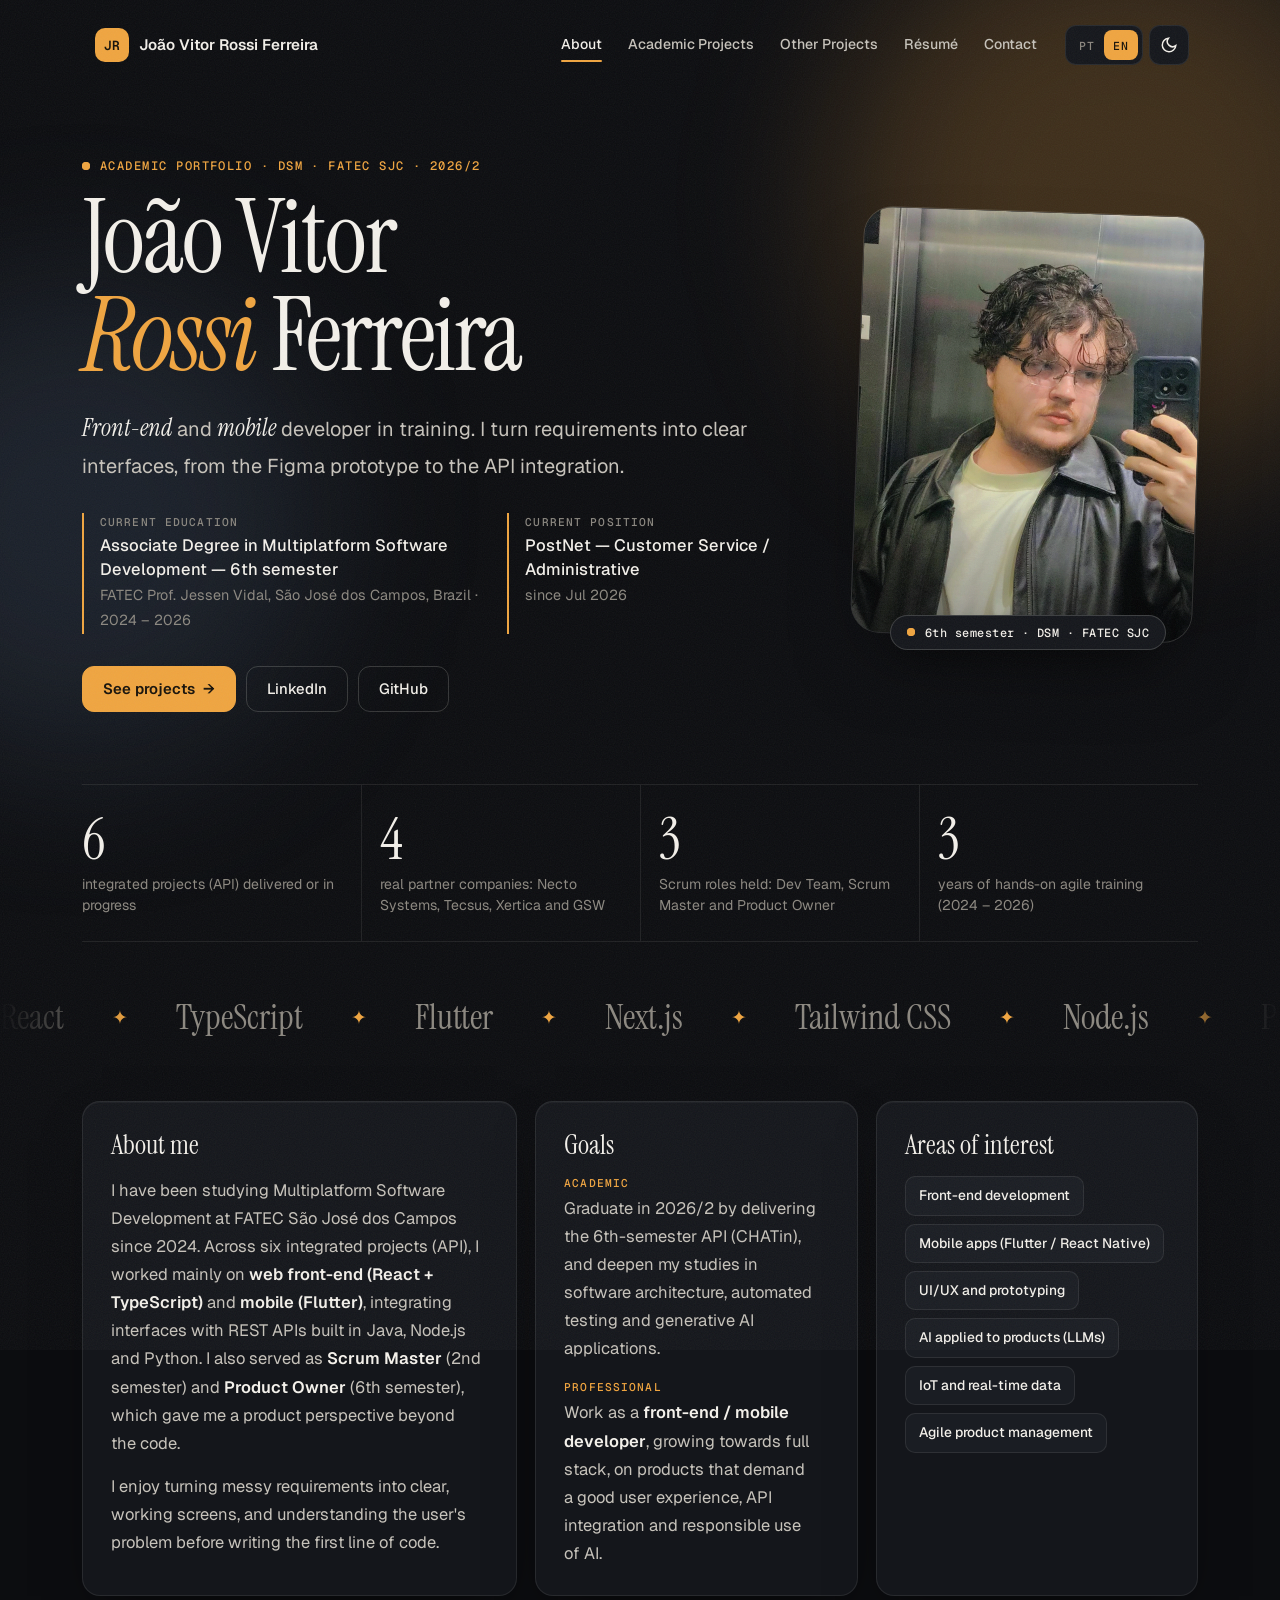
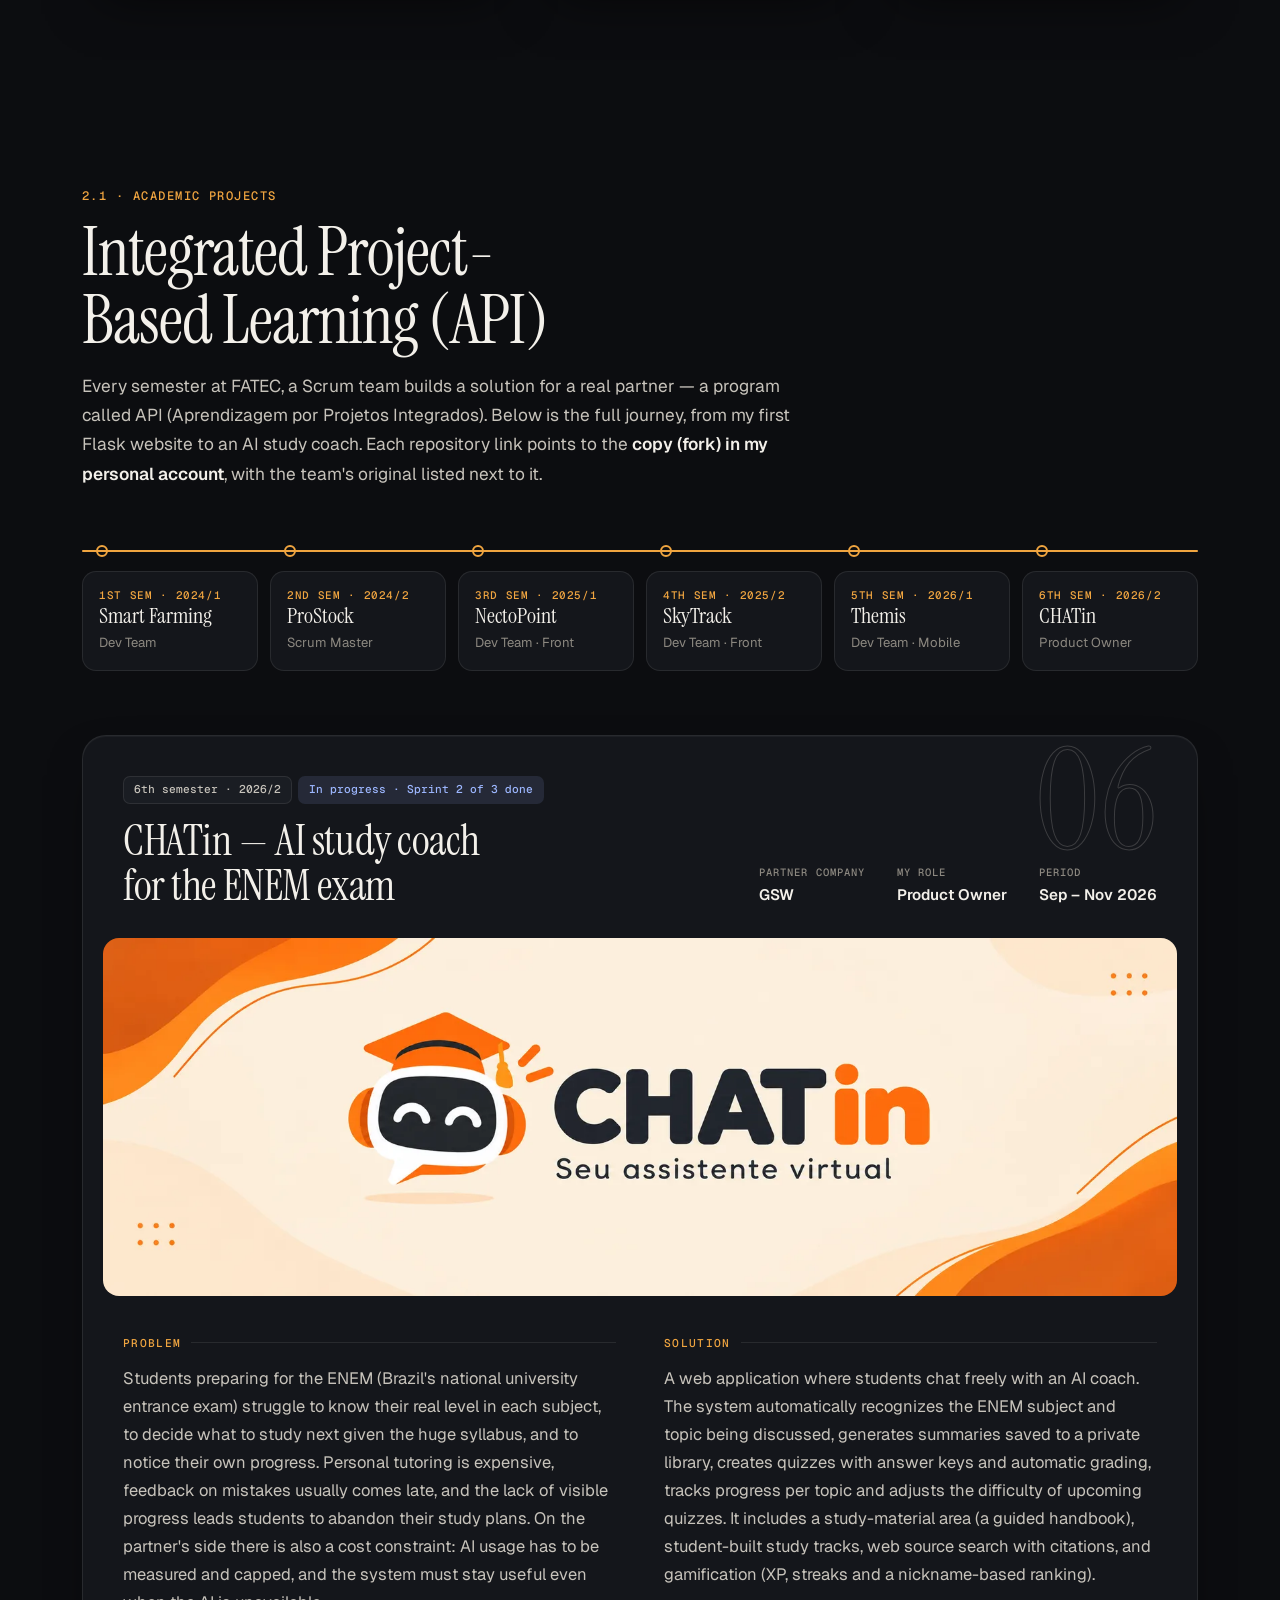
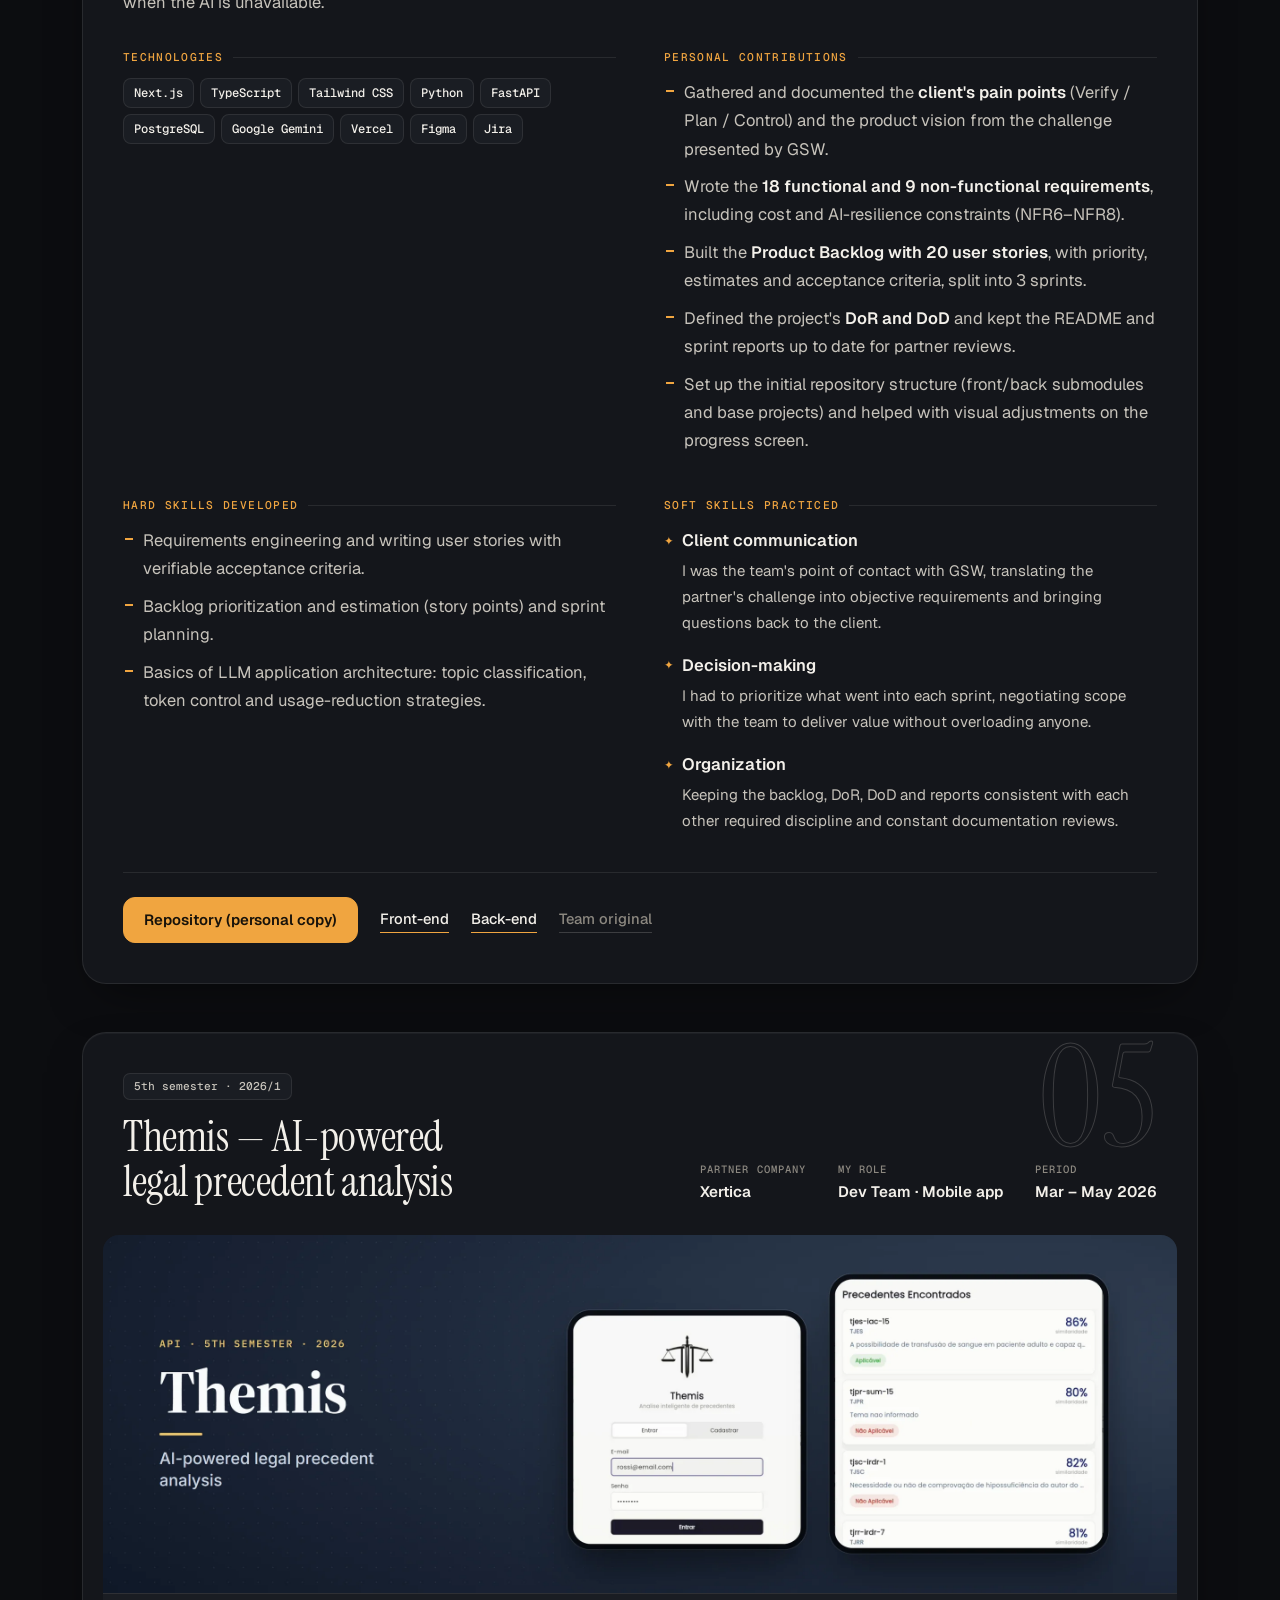
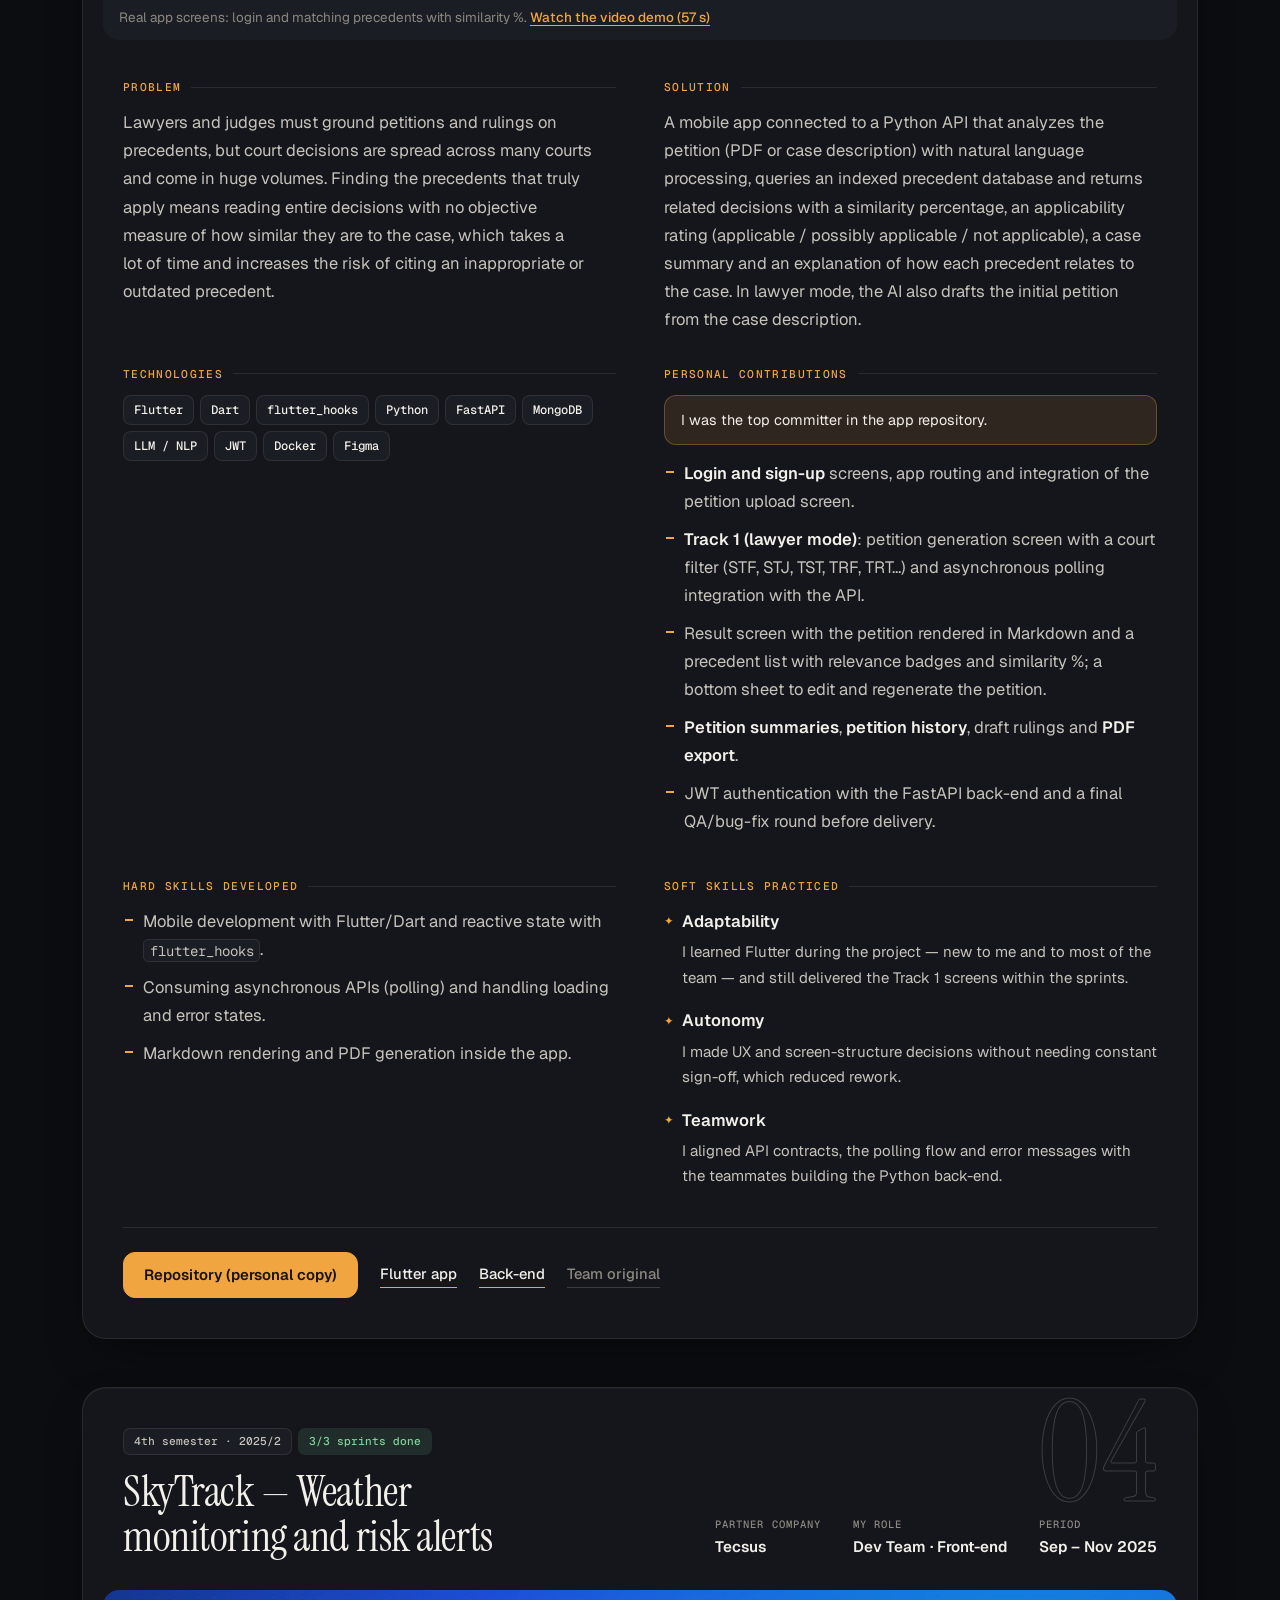
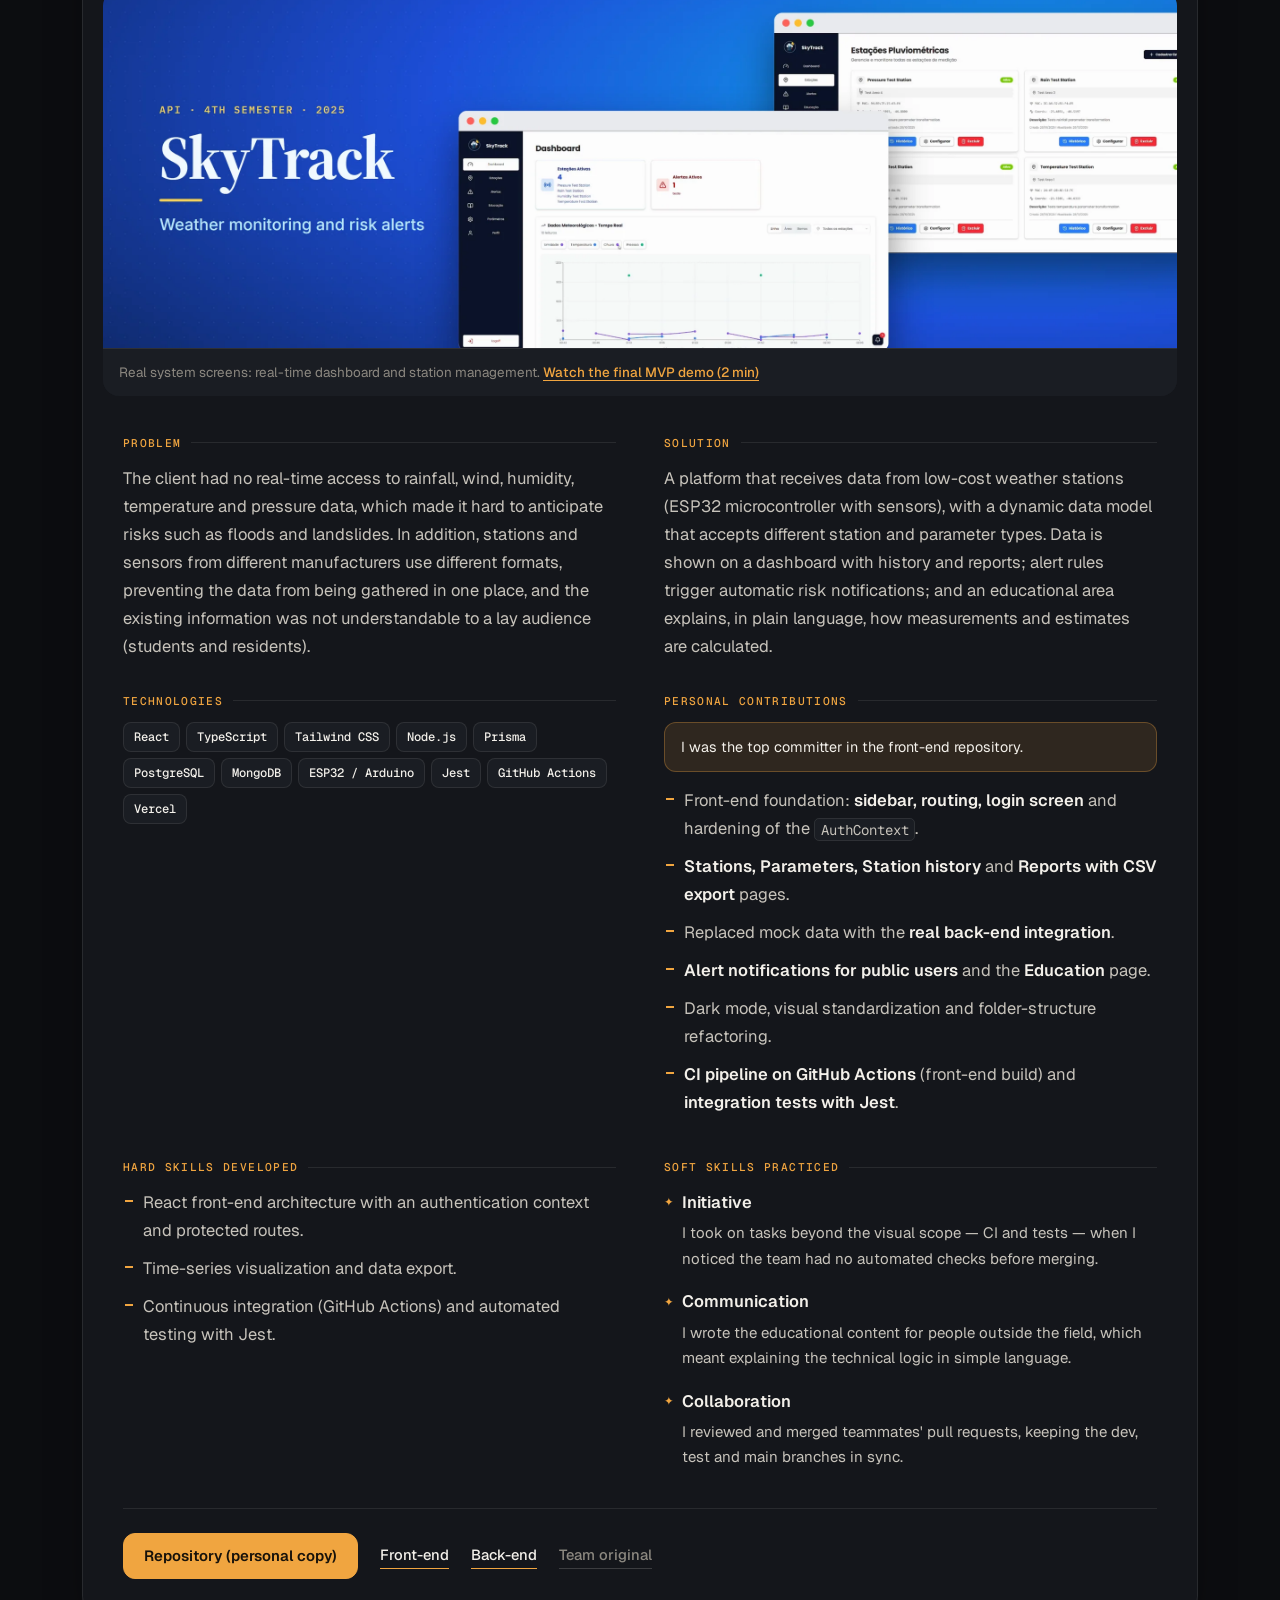
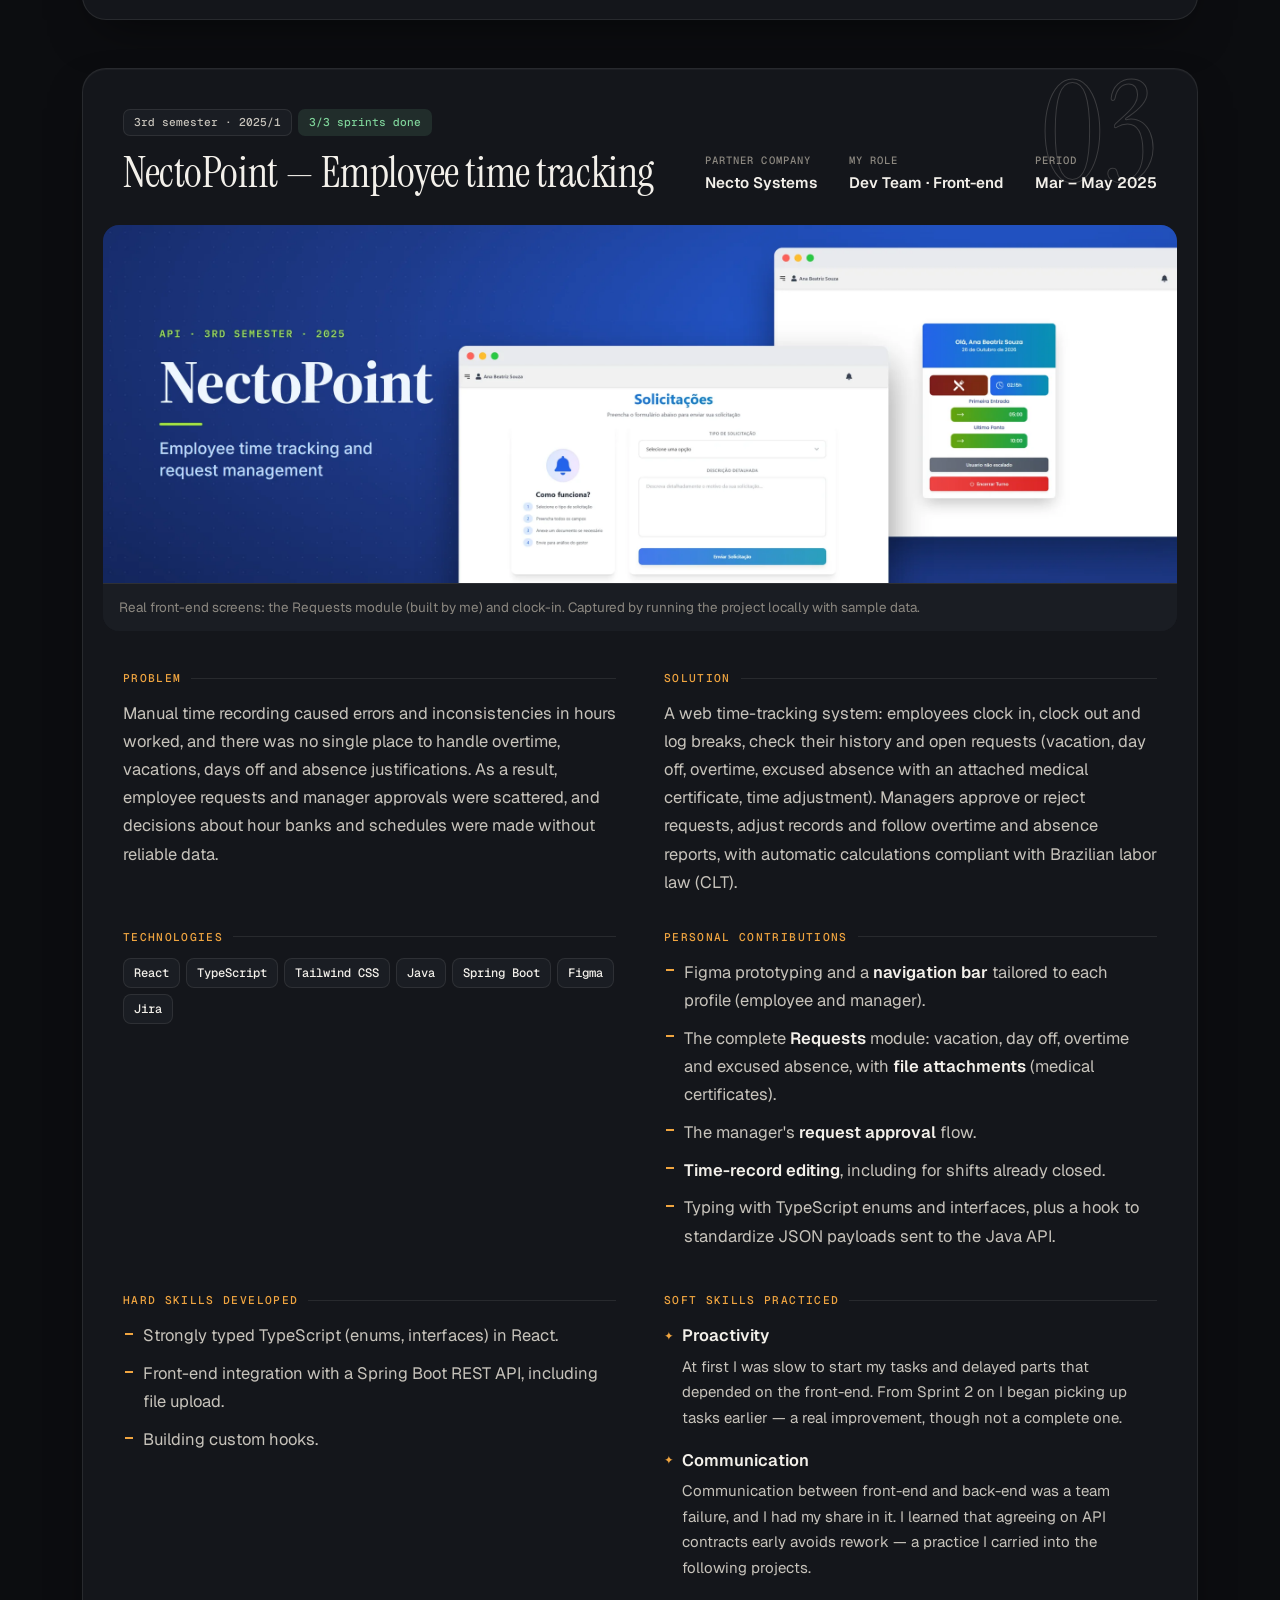
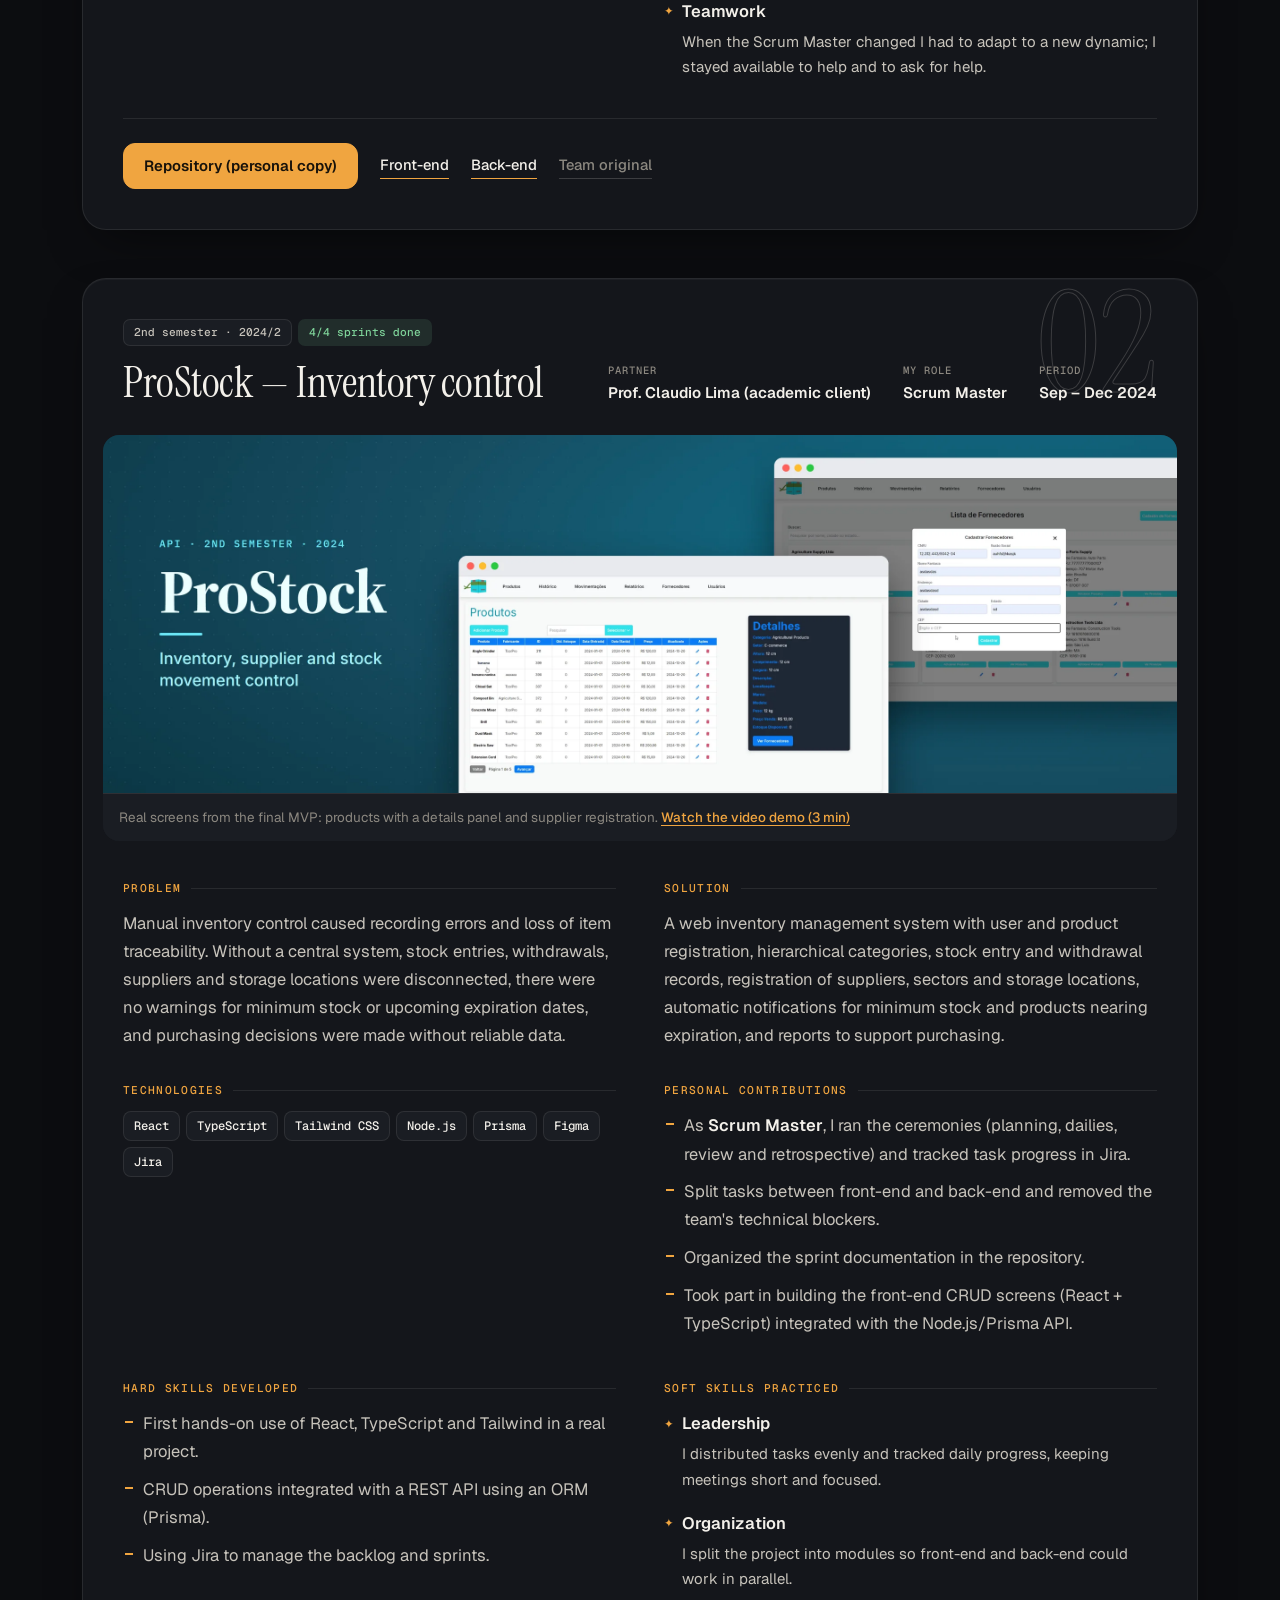
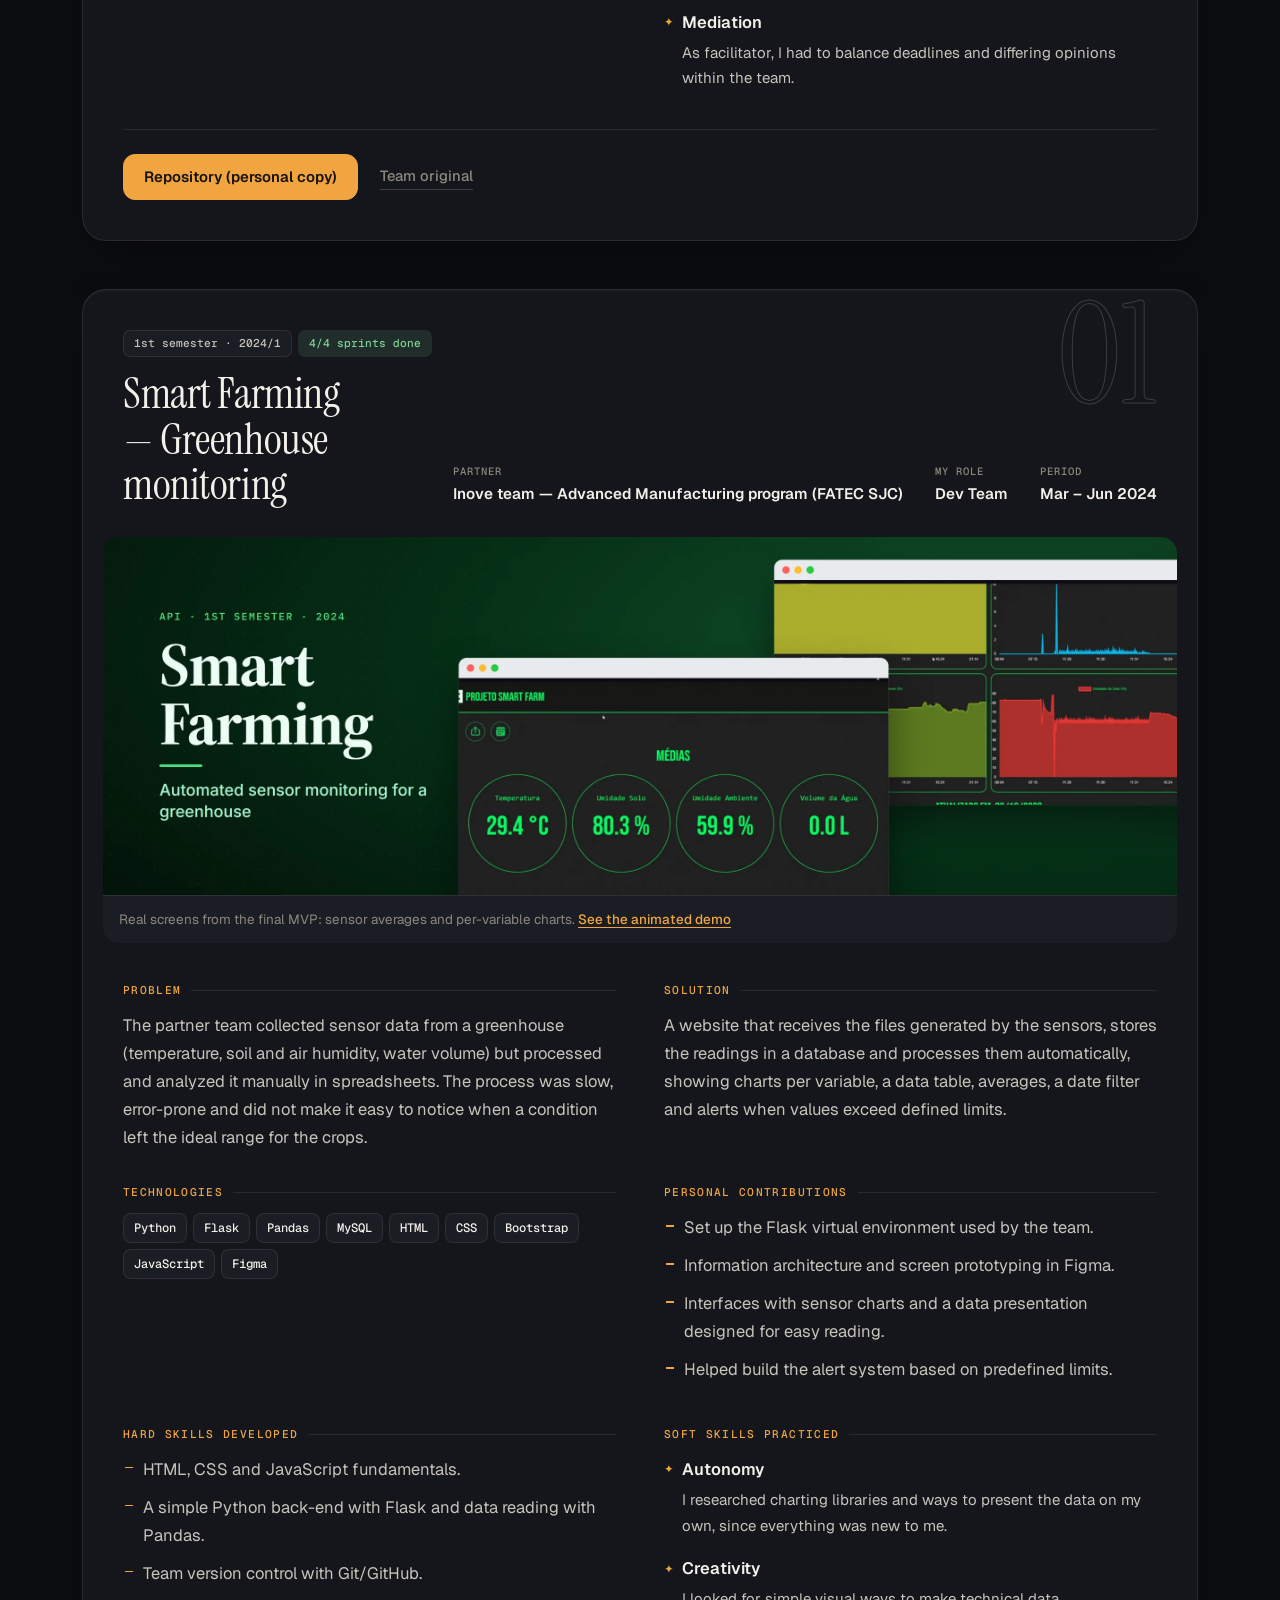
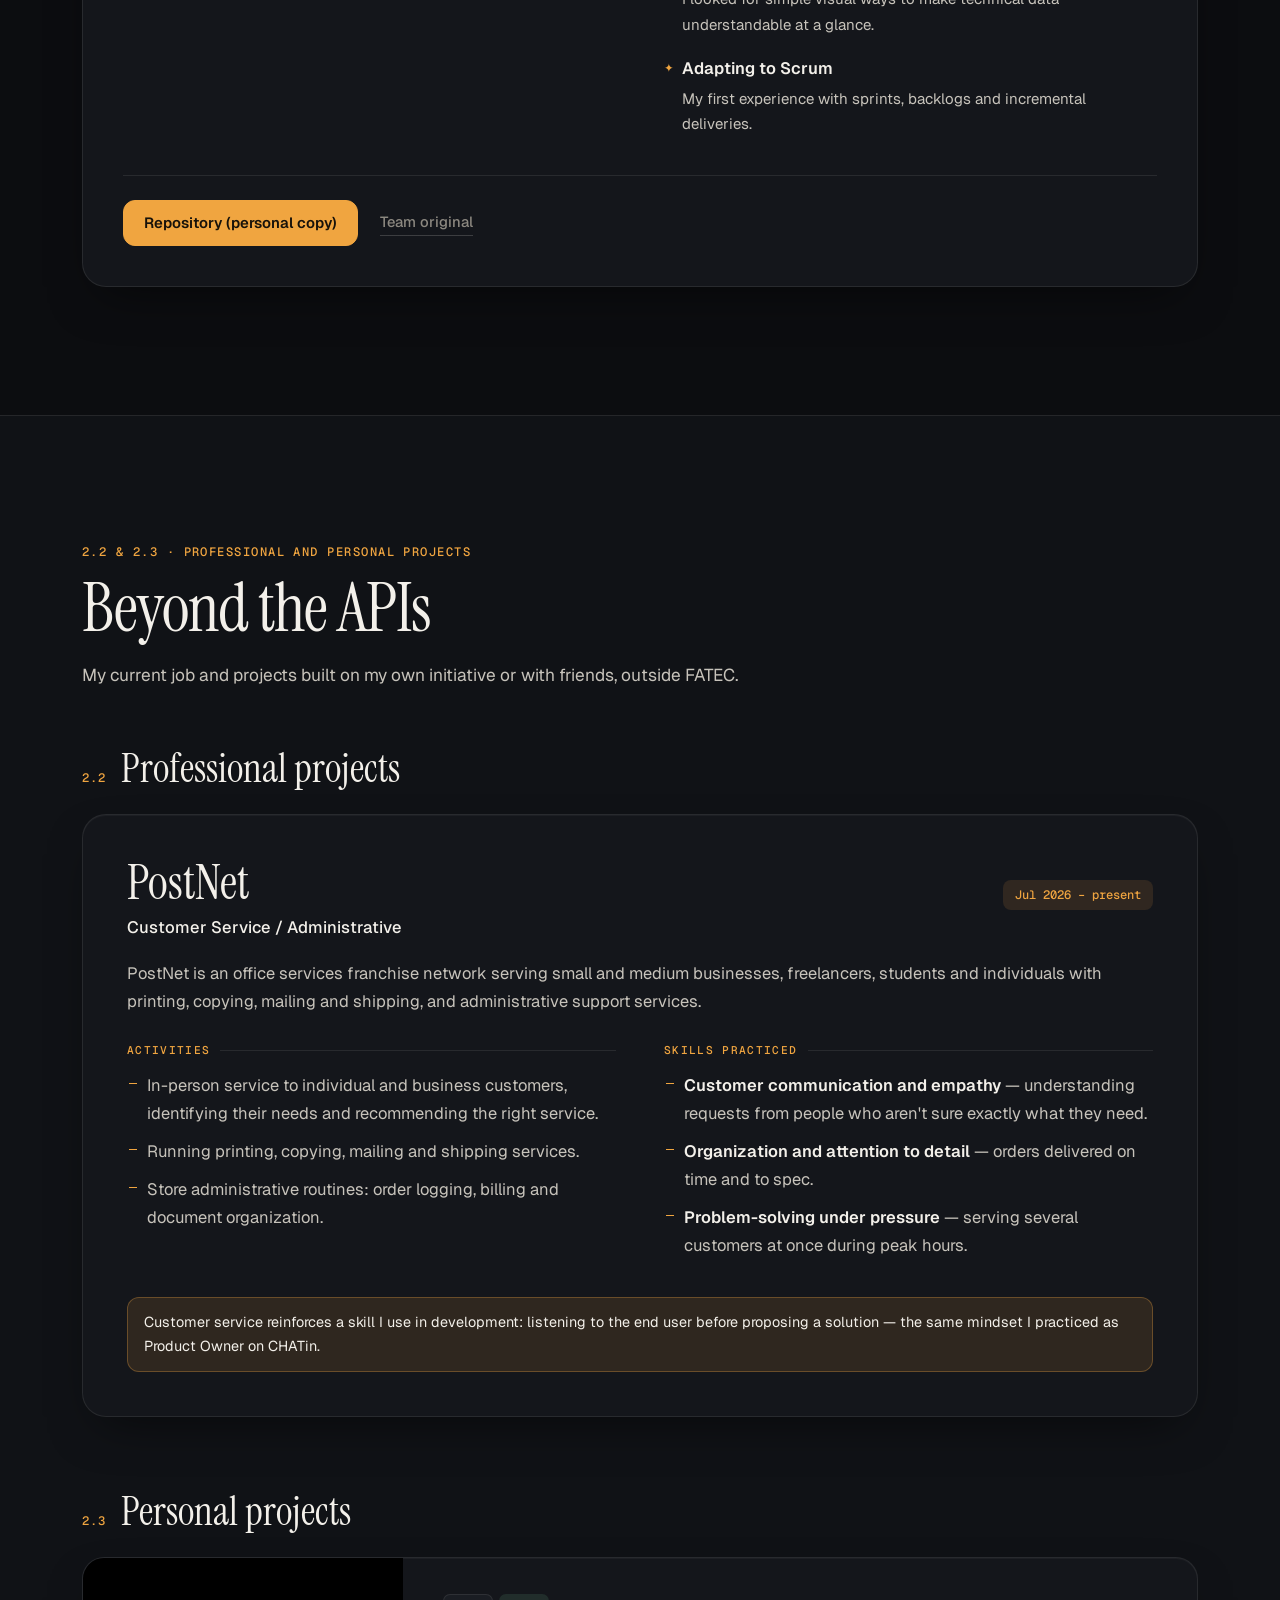
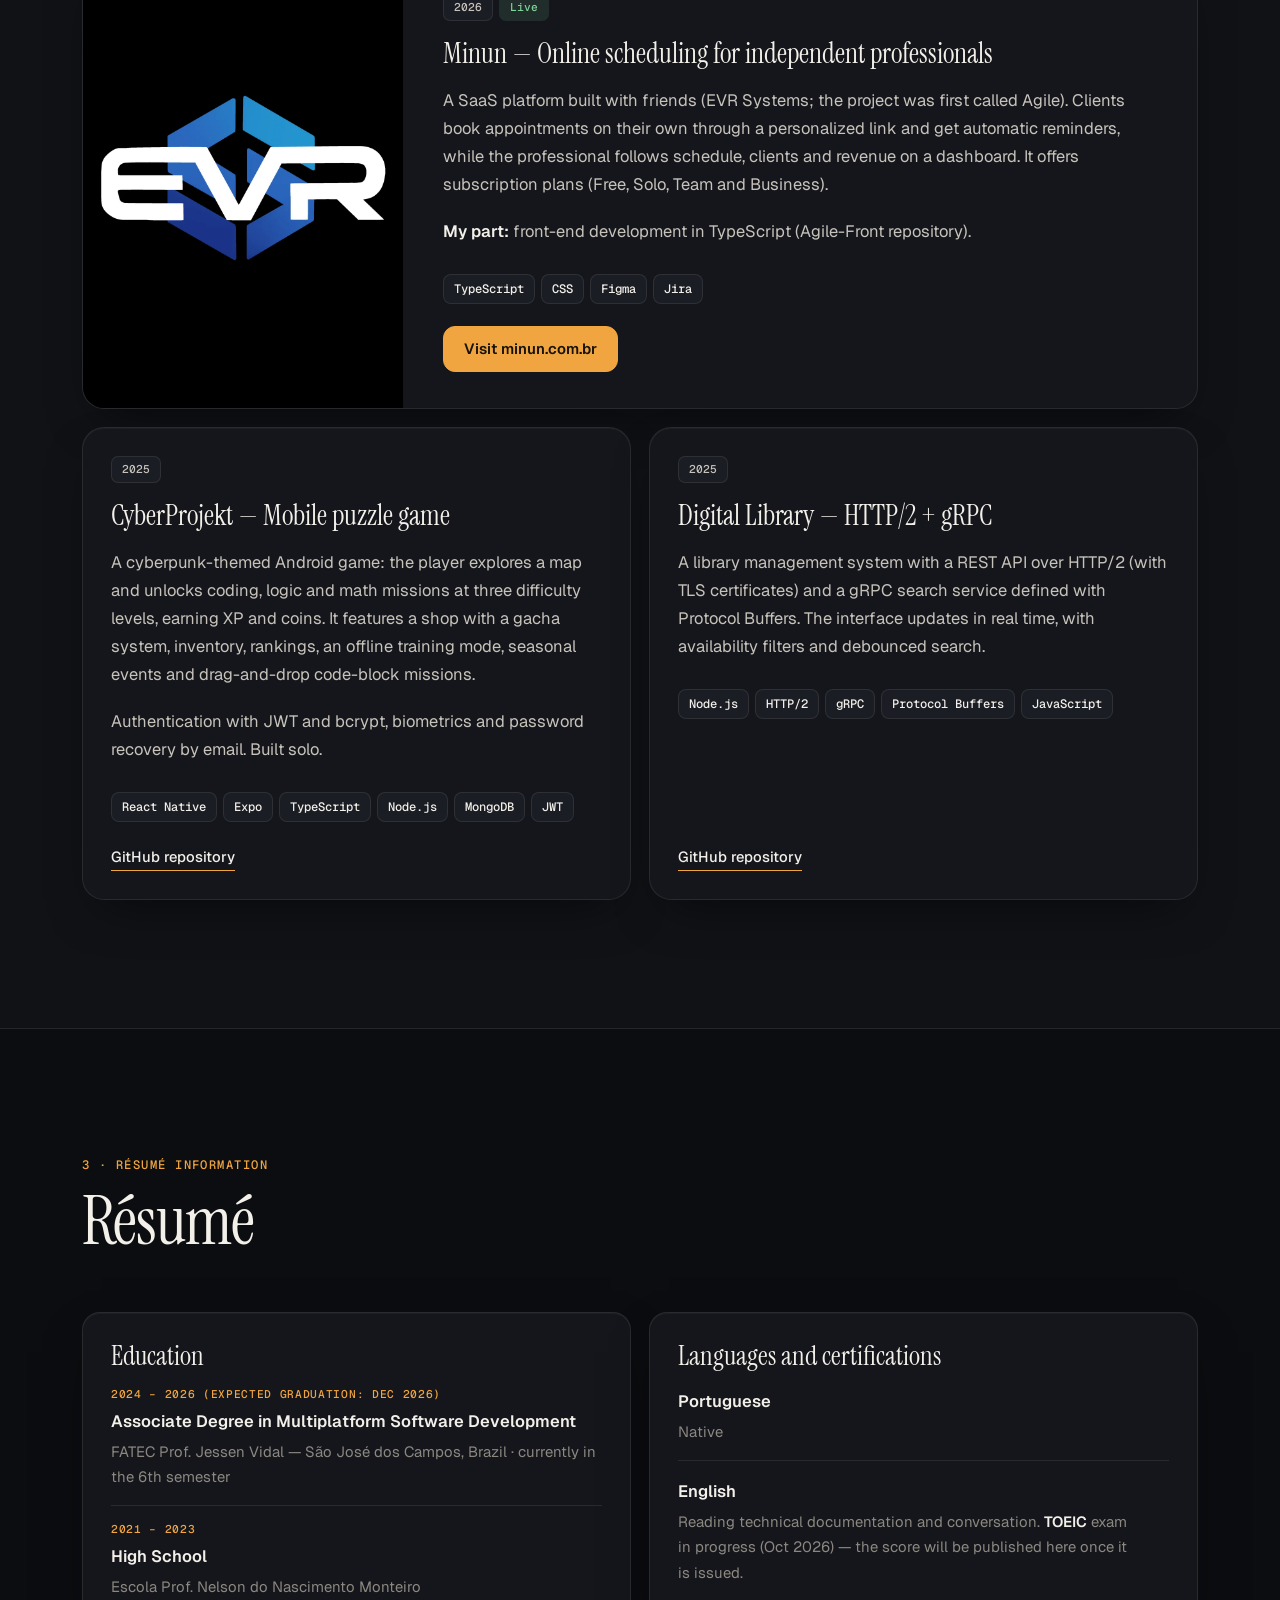
==== en.html @ e8aa22af "Adiciona versão em inglês com seletor de idioma" ====
<!doctype html>
<html lang="en">
<head>
  <meta charset="utf-8">
  <meta name="viewport" content="width=device-width, initial-scale=1">
  <title>João Vitor Rossi Ferreira — Academic Portfolio | DSM FATEC SJC</title>
  <meta name="description" content="Academic portfolio of João Vitor Rossi Ferreira, Multiplatform Software Development student at FATEC São José dos Campos (Brazil): integrated projects (API), professional experience, personal projects and résumé.">
  <meta name="author" content="João Vitor Rossi Ferreira">
  <meta property="og:title" content="João Vitor Rossi Ferreira — Academic Portfolio">
  <meta property="og:description" content="Front-end and mobile developer in training — DSM, FATEC São José dos Campos.">
  <meta property="og:type" content="website">
  <meta name="theme-color" content="#0c0d10">
  <link rel="alternate" hreflang="pt-BR" href="index.html">
  <link rel="alternate" hreflang="en" href="en.html">
  <link rel="icon" href="assets/img/favicon.svg" type="image/svg+xml">
  <link rel="preconnect" href="https://fonts.googleapis.com">
  <link rel="preconnect" href="https://fonts.gstatic.com" crossorigin>
  <link href="https://fonts.googleapis.com/css2?family=Geist:wght@400;500;600;700&family=Geist+Mono:wght@400;500&family=Instrument+Serif:ital@0;1&display=swap" rel="stylesheet">
  <link rel="stylesheet" href="assets/css/style.css">
  <script>
    document.documentElement.classList.add('js');
    try { var t = localStorage.getItem('theme'); if (t) document.documentElement.dataset.theme = t; } catch (e) {}
  </script>
</head>
<body>
  <a class="skip-link" href="#conteudo">Skip to content</a>
  <div class="scroll-progress" id="scroll-progress" aria-hidden="true"></div>
  <div class="grain" aria-hidden="true"></div>

  <header class="site-header" id="site-header">
    <div class="header-inner">
      <a class="brand" href="#topo" aria-label="Home">
        <span class="brand-mark" aria-hidden="true">JR</span>
        <span class="brand-text">João Vitor Rossi Ferreira</span>
      </a>
      <nav class="main-nav" id="main-nav" aria-label="Main navigation">
        <ul>
          <li><a href="#apresentacao">About</a></li>
          <li><a href="#projetos-api">Academic Projects</a></li>
          <li><a href="#outros-projetos">Other Projects</a></li>
          <li><a href="#curriculo">Résumé</a></li>
          <li><a href="#contato">Contact</a></li>
        </ul>
      </nav>
      <div class="header-actions">
        <a class="lang-btn" href="index.html" hreflang="pt-BR" lang="pt-BR" title="Ler em português" aria-label="Ler este portfólio em português"><span aria-hidden="true">PT</span><span class="on" aria-hidden="true">EN</span></a>
        <button class="icon-btn" id="theme-toggle" type="button" aria-label="Toggle light/dark theme" title="Toggle theme">
          <svg class="i-sun" viewBox="0 0 24 24" aria-hidden="true"><circle cx="12" cy="12" r="4"/><path d="M12 2v2M12 20v2M4.9 4.9l1.4 1.4M17.7 17.7l1.4 1.4M2 12h2M20 12h2M4.9 19.1l1.4-1.4M17.7 6.3l1.4-1.4"/></svg>
          <svg class="i-moon" viewBox="0 0 24 24" aria-hidden="true"><path d="M21 12.8A9 9 0 1 1 11.2 3a7 7 0 0 0 9.8 9.8z"/></svg>
        </button>
        <button class="icon-btn menu-btn" id="menu-toggle" type="button" aria-label="Open menu" aria-expanded="false" aria-controls="main-nav">
          <svg viewBox="0 0 24 24" aria-hidden="true"><path d="M4 7h16M4 12h16M4 17h16"/></svg>
        </button>
      </div>
    </div>
  </header>

  <main id="conteudo">
    <!-- ============ 1. ABOUT ============ -->
    <section id="apresentacao" class="hero" aria-labelledby="titulo-apresentacao">
      <span id="topo"></span>
      <div class="hero-glow" aria-hidden="true"><span></span><span></span></div>
      <div class="container hero-grid">
        <div class="hero-text">
          <p class="eyebrow hero-in" style="--d:0"><span class="pulse" aria-hidden="true"></span>Academic Portfolio · DSM · FATEC SJC · 2026/2</p>
          <h1 id="titulo-apresentacao" class="hero-in" style="--d:1">João Vitor <em>Rossi</em> Ferreira</h1>
          <p class="hero-role hero-in" style="--d:2"><em>Front-end</em> and <em>mobile</em> developer in training. I turn requirements into clear interfaces, from the Figma prototype to the API integration.</p>
          <dl class="hero-facts hero-in" style="--d:3">
            <div><dt>Current education</dt><dd>Associate Degree in Multiplatform Software Development — 6th semester<br><span class="muted">FATEC Prof. Jessen Vidal, São José dos Campos, Brazil · 2024 – 2026</span></dd></div>
            <div><dt>Current position</dt><dd>PostNet — Customer Service / Administrative<br><span class="muted">since Jul 2026</span></dd></div>
          </dl>
          <div class="hero-cta hero-in" style="--d:4">
            <a class="btn btn-primary" href="#projetos-api">See projects <span aria-hidden="true">→</span></a>
            <a class="btn" href="https://www.linkedin.com/in/jo%C3%A3o-rossi-7311a0301" target="_blank" rel="noopener">LinkedIn</a>
            <a class="btn" href="https://github.com/joaorossiferreira" target="_blank" rel="noopener">GitHub</a>
          </div>
        </div>
        <div class="hero-photo hero-in" style="--d:2">
          <div class="photo-frame">
            <img src="assets/img/foto.jpg" alt="Photo of João Vitor Rossi Ferreira" width="320" height="400"
                 onerror="this.hidden=true;this.nextElementSibling.hidden=false">
            <div class="photo-fallback" hidden aria-hidden="true">JR</div>
          </div>
          <p class="photo-tag"><span class="pulse" aria-hidden="true"></span>6th semester · DSM · FATEC SJC</p>
        </div>
      </div>

      <div class="container">
        <ul class="stats" aria-label="Journey at a glance">
          <li><strong data-count="6">6</strong><span>integrated projects (API) delivered or in progress</span></li>
          <li><strong data-count="4">4</strong><span>real partner companies: Necto Systems, Tecsus, Xertica and GSW</span></li>
          <li><strong data-count="3">3</strong><span>Scrum roles held: Dev Team, Scrum Master and Product Owner</span></li>
          <li><strong data-count="3">3</strong><span>years of hands-on agile training (2024 – 2026)</span></li>
        </ul>
      </div>

      <div class="marquee" aria-label="Technologies I have worked with">
        <ul class="marquee-track">
          <li>React</li><li>TypeScript</li><li>Flutter</li><li>Next.js</li><li>Tailwind CSS</li><li>Node.js</li><li>Python</li><li>FastAPI</li><li>PostgreSQL</li><li>MongoDB</li><li>Figma</li><li>GitHub Actions</li><li>Scrum</li>
        </ul>
        <ul class="marquee-track" aria-hidden="true">
          <li>React</li><li>TypeScript</li><li>Flutter</li><li>Next.js</li><li>Tailwind CSS</li><li>Node.js</li><li>Python</li><li>FastAPI</li><li>PostgreSQL</li><li>MongoDB</li><li>Figma</li><li>GitHub Actions</li><li>Scrum</li>
        </ul>
      </div>

      <div class="container about-grid">
        <article class="panel">
          <h2 class="panel-title">About me</h2>
          <p>I have been studying Multiplatform Software Development at FATEC São José dos Campos since 2024. Across six integrated projects (API), I worked mainly on <strong>web front-end (React + TypeScript)</strong> and <strong>mobile (Flutter)</strong>, integrating interfaces with REST APIs built in Java, Node.js and Python. I also served as <strong>Scrum Master</strong> (2nd semester) and <strong>Product Owner</strong> (6th semester), which gave me a product perspective beyond the code.</p>
          <p>I enjoy turning messy requirements into clear, working screens, and understanding the user's problem before writing the first line of code.</p>
        </article>
        <article class="panel">
          <h2 class="panel-title">Goals</h2>
          <h3 class="mini-title">Academic</h3>
          <p>Graduate in 2026/2 by delivering the 6th-semester API (CHATin), and deepen my studies in software architecture, automated testing and generative AI applications.</p>
          <h3 class="mini-title">Professional</h3>
          <p>Work as a <strong>front-end / mobile developer</strong>, growing towards full stack, on products that demand a good user experience, API integration and responsible use of AI.</p>
        </article>
        <article class="panel">
          <h2 class="panel-title">Areas of interest</h2>
          <ul class="chips" aria-label="Areas of interest">
            <li>Front-end development</li>
            <li>Mobile apps (Flutter / React Native)</li>
            <li>UI/UX and prototyping</li>
            <li>AI applied to products (LLMs)</li>
            <li>IoT and real-time data</li>
            <li>Agile product management</li>
          </ul>
        </article>
      </div>
    </section>

    <!-- ============ 2.1 ACADEMIC PROJECTS (API) ============ -->
    <section id="projetos-api" class="section" aria-labelledby="titulo-api">
      <div class="container">
        <header class="section-head">
          <p class="eyebrow">2.1 · Academic Projects</p>
          <h2 id="titulo-api">Integrated Project-Based Learning (API)</h2>
          <p class="lead">Every semester at FATEC, a Scrum team builds a solution for a real partner — a program called API (<em lang="pt-BR">Aprendizagem por Projetos Integrados</em>). Below is the full journey, from my first Flask website to an AI study coach. Each repository link points to the <strong>copy (fork) in my personal account</strong>, with the team's original listed next to it.</p>
        </header>

        <nav class="timeline" aria-label="API timeline">
          <ol>
            <li><a href="#api-1"><span class="t-sem">1st sem · 2024/1</span><span class="t-name">Smart Farming</span><span class="t-role">Dev Team</span></a></li>
            <li><a href="#api-2"><span class="t-sem">2nd sem · 2024/2</span><span class="t-name">ProStock</span><span class="t-role">Scrum Master</span></a></li>
            <li><a href="#api-3"><span class="t-sem">3rd sem · 2025/1</span><span class="t-name">NectoPoint</span><span class="t-role">Dev Team · Front</span></a></li>
            <li><a href="#api-4"><span class="t-sem">4th sem · 2025/2</span><span class="t-name">SkyTrack</span><span class="t-role">Dev Team · Front</span></a></li>
            <li><a href="#api-5"><span class="t-sem">5th sem · 2026/1</span><span class="t-name">Themis</span><span class="t-role">Dev Team · Mobile</span></a></li>
            <li><a href="#api-6"><span class="t-sem">6th sem · 2026/2</span><span class="t-name">CHATin</span><span class="t-role">Product Owner</span></a></li>
          </ol>
        </nav>

        <!-- API 6 -->
        <article class="project" id="api-6" data-num="06" aria-labelledby="api-6-t">
          <header class="project-head">
            <div>
              <p class="project-meta"><span class="tag">6th semester · 2026/2</span><span class="tag tag-status">In progress · Sprint 2 of 3 done</span></p>
              <h3 id="api-6-t">CHATin — AI study coach for the ENEM exam</h3>
            </div>
            <dl class="project-facts">
              <div><dt>Partner company</dt><dd>GSW</dd></div>
              <div><dt>My role</dt><dd>Product Owner</dd></div>
              <div><dt>Period</dt><dd>Sep – Nov 2026</dd></div>
            </dl>
          </header>
          <figure class="project-media">
            <img src="assets/img/chatin.webp" alt="CHATin project banner" loading="lazy" width="1600" height="533">
          </figure>
          <div class="project-body">
            <section class="pb-block">
              <h4>Problem</h4>
              <p>Students preparing for the ENEM (Brazil's national university entrance exam) struggle to know their real level in each subject, to decide what to study next given the huge syllabus, and to notice their own progress. Personal tutoring is expensive, feedback on mistakes usually comes late, and the lack of visible progress leads students to abandon their study plans. On the partner's side there is also a cost constraint: AI usage has to be measured and capped, and the system must stay useful even when the AI is unavailable.</p>
            </section>
            <section class="pb-block">
              <h4>Solution</h4>
              <p>A web application where students chat freely with an AI coach. The system automatically recognizes the ENEM subject and topic being discussed, generates summaries saved to a private library, creates quizzes with answer keys and automatic grading, tracks progress per topic and adjusts the difficulty of upcoming quizzes. It includes a study-material area (a guided handbook), student-built study tracks, web source search with citations, and gamification (XP, streaks and a nickname-based ranking).</p>
            </section>
            <section class="pb-block">
              <h4>Technologies</h4>
              <ul class="tech"><li>Next.js</li><li>TypeScript</li><li>Tailwind CSS</li><li>Python</li><li>FastAPI</li><li>PostgreSQL</li><li>Google Gemini</li><li>Vercel</li><li>Figma</li><li>Jira</li></ul>
            </section>
            <section class="pb-block">
              <h4>Personal contributions</h4>
              <ul class="bullets">
                <li>Gathered and documented the <strong>client's pain points</strong> (Verify / Plan / Control) and the product vision from the challenge presented by GSW.</li>
                <li>Wrote the <strong>18 functional and 9 non-functional requirements</strong>, including cost and AI-resilience constraints (NFR6–NFR8).</li>
                <li>Built the <strong>Product Backlog with 20 user stories</strong>, with priority, estimates and acceptance criteria, split into 3 sprints.</li>
                <li>Defined the project's <strong>DoR and DoD</strong> and kept the README and sprint reports up to date for partner reviews.</li>
                <li>Set up the initial repository structure (front/back submodules and base projects) and helped with visual adjustments on the progress screen.</li>
              </ul>
            </section>
            <section class="pb-block pb-half">
              <h4>Hard skills developed</h4>
              <ul class="bullets">
                <li>Requirements engineering and writing user stories with verifiable acceptance criteria.</li>
                <li>Backlog prioritization and estimation (story points) and sprint planning.</li>
                <li>Basics of LLM application architecture: topic classification, token control and usage-reduction strategies.</li>
              </ul>
            </section>
            <section class="pb-block pb-half">
              <h4>Soft skills practiced</h4>
              <dl class="soft">
                <dt>Client communication</dt><dd>I was the team's point of contact with GSW, translating the partner's challenge into objective requirements and bringing questions back to the client.</dd>
                <dt>Decision-making</dt><dd>I had to prioritize what went into each sprint, negotiating scope with the team to deliver value without overloading anyone.</dd>
                <dt>Organization</dt><dd>Keeping the backlog, DoR, DoD and reports consistent with each other required discipline and constant documentation reviews.</dd>
              </dl>
            </section>
            <p class="links">
              <a class="btn btn-primary" href="https://github.com/joaorossiferreira/chatin" target="_blank" rel="noopener">Repository (personal copy)</a>
              <a class="link" href="https://github.com/joaorossiferreira/chatin-front" target="_blank" rel="noopener">Front-end</a>
              <a class="link" href="https://github.com/joaorossiferreira/chatin-back" target="_blank" rel="noopener">Back-end</a>
              <a class="link muted" href="https://github.com/Equipe-Skyfall/chatin" target="_blank" rel="noopener">Team original</a>
            </p>
          </div>
        </article>

        <!-- API 5 -->
        <article class="project" id="api-5" data-num="05" aria-labelledby="api-5-t">
          <header class="project-head">
            <div>
              <p class="project-meta"><span class="tag">5th semester · 2026/1</span></p>
              <h3 id="api-5-t">Themis — AI-powered legal precedent analysis</h3>
            </div>
            <dl class="project-facts">
              <div><dt>Partner company</dt><dd>Xertica</dd></div>
              <div><dt>My role</dt><dd>Dev Team · Mobile app</dd></div>
              <div><dt>Period</dt><dd>Mar – May 2026</dd></div>
            </dl>
          </header>
          <figure class="project-media">
            <img src="assets/img/themis-en.webp" alt="Themis app screens: login and list of matching precedents with similarity percentage and applicability rating" loading="lazy" width="2400" height="800">
            <figcaption>Real app screens: login and matching precedents with similarity %. <a href="assets/media/themis.mp4" target="_blank" rel="noopener">Watch the video demo (57 s)</a></figcaption>
          </figure>
          <div class="project-body">
            <section class="pb-block">
              <h4>Problem</h4>
              <p>Lawyers and judges must ground petitions and rulings on precedents, but court decisions are spread across many courts and come in huge volumes. Finding the precedents that truly apply means reading entire decisions with no objective measure of how similar they are to the case, which takes a lot of time and increases the risk of citing an inappropriate or outdated precedent.</p>
            </section>
            <section class="pb-block">
              <h4>Solution</h4>
              <p>A mobile app connected to a Python API that analyzes the petition (PDF or case description) with natural language processing, queries an indexed precedent database and returns related decisions with a similarity percentage, an applicability rating (applicable / possibly applicable / not applicable), a case summary and an explanation of how each precedent relates to the case. In lawyer mode, the AI also drafts the initial petition from the case description.</p>
            </section>
            <section class="pb-block">
              <h4>Technologies</h4>
              <ul class="tech"><li>Flutter</li><li>Dart</li><li>flutter_hooks</li><li>Python</li><li>FastAPI</li><li>MongoDB</li><li>LLM / NLP</li><li>JWT</li><li>Docker</li><li>Figma</li></ul>
            </section>
            <section class="pb-block">
              <h4>Personal contributions</h4>
              <p class="note">I was the top committer in the app repository.</p>
              <ul class="bullets">
                <li><strong>Login and sign-up</strong> screens, app routing and integration of the petition upload screen.</li>
                <li><strong>Track 1 (lawyer mode)</strong>: petition generation screen with a court filter (STF, STJ, TST, TRF, TRT…) and asynchronous <em>polling</em> integration with the API.</li>
                <li>Result screen with the petition rendered in Markdown and a precedent list with relevance badges and similarity %; a <em>bottom sheet</em> to edit and regenerate the petition.</li>
                <li><strong>Petition summaries</strong>, <strong>petition history</strong>, draft rulings and <strong>PDF export</strong>.</li>
                <li>JWT authentication with the FastAPI back-end and a final QA/bug-fix round before delivery.</li>
              </ul>
            </section>
            <section class="pb-block pb-half">
              <h4>Hard skills developed</h4>
              <ul class="bullets">
                <li>Mobile development with Flutter/Dart and reactive state with <code>flutter_hooks</code>.</li>
                <li>Consuming asynchronous APIs (polling) and handling loading and error states.</li>
                <li>Markdown rendering and PDF generation inside the app.</li>
              </ul>
            </section>
            <section class="pb-block pb-half">
              <h4>Soft skills practiced</h4>
              <dl class="soft">
                <dt>Adaptability</dt><dd>I learned Flutter during the project — new to me and to most of the team — and still delivered the Track 1 screens within the sprints.</dd>
                <dt>Autonomy</dt><dd>I made UX and screen-structure decisions without needing constant sign-off, which reduced rework.</dd>
                <dt>Teamwork</dt><dd>I aligned API contracts, the polling flow and error messages with the teammates building the Python back-end.</dd>
              </dl>
            </section>
            <p class="links">
              <a class="btn btn-primary" href="https://github.com/joaorossiferreira/themis" target="_blank" rel="noopener">Repository (personal copy)</a>
              <a class="link" href="https://github.com/joaorossiferreira/themis-app" target="_blank" rel="noopener">Flutter app</a>
              <a class="link" href="https://github.com/joaorossiferreira/themis-back" target="_blank" rel="noopener">Back-end</a>
              <a class="link muted" href="https://github.com/Equipe-Skyfall/themis" target="_blank" rel="noopener">Team original</a>
            </p>
          </div>
        </article>

        <!-- API 4 -->
        <article class="project" id="api-4" data-num="04" aria-labelledby="api-4-t">
          <header class="project-head">
            <div>
              <p class="project-meta"><span class="tag">4th semester · 2025/2</span><span class="tag tag-ok">3/3 sprints done</span></p>
              <h3 id="api-4-t">SkyTrack — Weather monitoring and risk alerts</h3>
            </div>
            <dl class="project-facts">
              <div><dt>Partner company</dt><dd>Tecsus</dd></div>
              <div><dt>My role</dt><dd>Dev Team · Front-end</dd></div>
              <div><dt>Period</dt><dd>Sep – Nov 2025</dd></div>
            </dl>
          </header>
          <figure class="project-media">
            <img src="assets/img/skytrack-en.webp" alt="SkyTrack screens: real-time weather dashboard and rain gauge station list" loading="lazy" width="2400" height="800">
            <figcaption>Real system screens: real-time dashboard and station management. <a href="assets/media/skytrack.mp4" target="_blank" rel="noopener">Watch the final MVP demo (2 min)</a></figcaption>
          </figure>
          <div class="project-body">
            <section class="pb-block">
              <h4>Problem</h4>
              <p>The client had no real-time access to rainfall, wind, humidity, temperature and pressure data, which made it hard to anticipate risks such as floods and landslides. In addition, stations and sensors from different manufacturers use different formats, preventing the data from being gathered in one place, and the existing information was not understandable to a lay audience (students and residents).</p>
            </section>
            <section class="pb-block">
              <h4>Solution</h4>
              <p>A platform that receives data from low-cost weather stations (ESP32 microcontroller with sensors), with a dynamic data model that accepts different station and parameter types. Data is shown on a dashboard with history and reports; alert rules trigger automatic risk notifications; and an educational area explains, in plain language, how measurements and estimates are calculated.</p>
            </section>
            <section class="pb-block">
              <h4>Technologies</h4>
              <ul class="tech"><li>React</li><li>TypeScript</li><li>Tailwind CSS</li><li>Node.js</li><li>Prisma</li><li>PostgreSQL</li><li>MongoDB</li><li>ESP32 / Arduino</li><li>Jest</li><li>GitHub Actions</li><li>Vercel</li></ul>
            </section>
            <section class="pb-block">
              <h4>Personal contributions</h4>
              <p class="note">I was the top committer in the front-end repository.</p>
              <ul class="bullets">
                <li>Front-end foundation: <strong>sidebar, routing, login screen</strong> and hardening of the <code>AuthContext</code>.</li>
                <li><strong>Stations, Parameters, Station history</strong> and <strong>Reports with CSV export</strong> pages.</li>
                <li>Replaced mock data with the <strong>real back-end integration</strong>.</li>
                <li><strong>Alert notifications for public users</strong> and the <strong>Education</strong> page.</li>
                <li>Dark mode, visual standardization and folder-structure refactoring.</li>
                <li><strong>CI pipeline on GitHub Actions</strong> (front-end build) and <strong>integration tests with Jest</strong>.</li>
              </ul>
            </section>
            <section class="pb-block pb-half">
              <h4>Hard skills developed</h4>
              <ul class="bullets">
                <li>React front-end architecture with an authentication context and protected routes.</li>
                <li>Time-series visualization and data export.</li>
                <li>Continuous integration (GitHub Actions) and automated testing with Jest.</li>
              </ul>
            </section>
            <section class="pb-block pb-half">
              <h4>Soft skills practiced</h4>
              <dl class="soft">
                <dt>Initiative</dt><dd>I took on tasks beyond the visual scope — CI and tests — when I noticed the team had no automated checks before merging.</dd>
                <dt>Communication</dt><dd>I wrote the educational content for people outside the field, which meant explaining the technical logic in simple language.</dd>
                <dt>Collaboration</dt><dd>I reviewed and merged teammates' pull requests, keeping the dev, test and main branches in sync.</dd>
              </dl>
            </section>
            <p class="links">
              <a class="btn btn-primary" href="https://github.com/joaorossiferreira/skytrack" target="_blank" rel="noopener">Repository (personal copy)</a>
              <a class="link" href="https://github.com/joaorossiferreira/skytrack-front" target="_blank" rel="noopener">Front-end</a>
              <a class="link" href="https://github.com/joaorossiferreira/skytrack-back" target="_blank" rel="noopener">Back-end</a>
              <a class="link muted" href="https://github.com/Equipe-Skyfall/skytrack" target="_blank" rel="noopener">Team original</a>
            </p>
          </div>
        </article>

        <!-- API 3 -->
        <article class="project" id="api-3" data-num="03" aria-labelledby="api-3-t">
          <header class="project-head">
            <div>
              <p class="project-meta"><span class="tag">3rd semester · 2025/1</span><span class="tag tag-ok">3/3 sprints done</span></p>
              <h3 id="api-3-t">NectoPoint — Employee time tracking</h3>
            </div>
            <dl class="project-facts">
              <div><dt>Partner company</dt><dd>Necto Systems</dd></div>
              <div><dt>My role</dt><dd>Dev Team · Front-end</dd></div>
              <div><dt>Period</dt><dd>Mar – May 2025</dd></div>
            </dl>
          </header>
          <figure class="project-media">
            <img src="assets/img/nectopoint-en.webp" alt="NectoPoint screens: request form and employee clock-in screen" loading="lazy" width="2400" height="800">
            <figcaption>Real front-end screens: the Requests module (built by me) and clock-in. Captured by running the project locally with sample data.</figcaption>
          </figure>
          <div class="project-body">
            <section class="pb-block">
              <h4>Problem</h4>
              <p>Manual time recording caused errors and inconsistencies in hours worked, and there was no single place to handle overtime, vacations, days off and absence justifications. As a result, employee requests and manager approvals were scattered, and decisions about hour banks and schedules were made without reliable data.</p>
            </section>
            <section class="pb-block">
              <h4>Solution</h4>
              <p>A web time-tracking system: employees clock in, clock out and log breaks, check their history and open requests (vacation, day off, overtime, excused absence with an attached medical certificate, time adjustment). Managers approve or reject requests, adjust records and follow overtime and absence reports, with automatic calculations compliant with Brazilian labor law (CLT).</p>
            </section>
            <section class="pb-block">
              <h4>Technologies</h4>
              <ul class="tech"><li>React</li><li>TypeScript</li><li>Tailwind CSS</li><li>Java</li><li>Spring Boot</li><li>Figma</li><li>Jira</li></ul>
            </section>
            <section class="pb-block">
              <h4>Personal contributions</h4>
              <ul class="bullets">
                <li>Figma prototyping and a <strong>navigation bar</strong> tailored to each profile (employee and manager).</li>
                <li>The complete <strong>Requests</strong> module: vacation, day off, overtime and excused absence, with <strong>file attachments</strong> (medical certificates).</li>
                <li>The manager's <strong>request approval</strong> flow.</li>
                <li><strong>Time-record editing</strong>, including for shifts already closed.</li>
                <li>Typing with TypeScript <em>enums</em> and interfaces, plus a hook to standardize JSON payloads sent to the Java API.</li>
              </ul>
            </section>
            <section class="pb-block pb-half">
              <h4>Hard skills developed</h4>
              <ul class="bullets">
                <li>Strongly typed TypeScript (enums, interfaces) in React.</li>
                <li>Front-end integration with a Spring Boot REST API, including file upload.</li>
                <li>Building custom hooks.</li>
              </ul>
            </section>
            <section class="pb-block pb-half">
              <h4>Soft skills practiced</h4>
              <dl class="soft">
                <dt>Proactivity</dt><dd>At first I was slow to start my tasks and delayed parts that depended on the front-end. From Sprint 2 on I began picking up tasks earlier — a real improvement, though not a complete one.</dd>
                <dt>Communication</dt><dd>Communication between front-end and back-end was a team failure, and I had my share in it. I learned that agreeing on API contracts early avoids rework — a practice I carried into the following projects.</dd>
                <dt>Teamwork</dt><dd>When the Scrum Master changed I had to adapt to a new dynamic; I stayed available to help and to ask for help.</dd>
              </dl>
            </section>
            <p class="links">
              <a class="btn btn-primary" href="https://github.com/joaorossiferreira/nectopoint" target="_blank" rel="noopener">Repository (personal copy)</a>
              <a class="link" href="https://github.com/joaorossiferreira/nectopoint-front" target="_blank" rel="noopener">Front-end</a>
              <a class="link" href="https://github.com/joaorossiferreira/nectopoint-back" target="_blank" rel="noopener">Back-end</a>
              <a class="link muted" href="https://github.com/Equipe-Skyfall/nectopoint" target="_blank" rel="noopener">Team original</a>
            </p>
          </div>
        </article>

        <!-- API 2 -->
        <article class="project" id="api-2" data-num="02" aria-labelledby="api-2-t">
          <header class="project-head">
            <div>
              <p class="project-meta"><span class="tag">2nd semester · 2024/2</span><span class="tag tag-ok">4/4 sprints done</span></p>
              <h3 id="api-2-t">ProStock — Inventory control</h3>
            </div>
            <dl class="project-facts">
              <div><dt>Partner</dt><dd>Prof. Claudio Lima (academic client)</dd></div>
              <div><dt>My role</dt><dd>Scrum Master</dd></div>
              <div><dt>Period</dt><dd>Sep – Dec 2024</dd></div>
            </dl>
          </header>
          <figure class="project-media">
            <img src="assets/img/prostock-en.webp" alt="ProStock screens: product list with details panel and supplier registration" loading="lazy" width="2400" height="800">
            <figcaption>Real screens from the final MVP: products with a details panel and supplier registration. <a href="assets/media/prostock.mp4" target="_blank" rel="noopener">Watch the video demo (3 min)</a></figcaption>
          </figure>
          <div class="project-body">
            <section class="pb-block">
              <h4>Problem</h4>
              <p>Manual inventory control caused recording errors and loss of item traceability. Without a central system, stock entries, withdrawals, suppliers and storage locations were disconnected, there were no warnings for minimum stock or upcoming expiration dates, and purchasing decisions were made without reliable data.</p>
            </section>
            <section class="pb-block">
              <h4>Solution</h4>
              <p>A web inventory management system with user and product registration, hierarchical categories, stock entry and withdrawal records, registration of suppliers, sectors and storage locations, automatic notifications for minimum stock and products nearing expiration, and reports to support purchasing.</p>
            </section>
            <section class="pb-block">
              <h4>Technologies</h4>
              <ul class="tech"><li>React</li><li>TypeScript</li><li>Tailwind CSS</li><li>Node.js</li><li>Prisma</li><li>Figma</li><li>Jira</li></ul>
            </section>
            <section class="pb-block">
              <h4>Personal contributions</h4>
              <ul class="bullets">
                <li>As <strong>Scrum Master</strong>, I ran the ceremonies (planning, dailies, review and retrospective) and tracked task progress in Jira.</li>
                <li>Split tasks between front-end and back-end and removed the team's technical blockers.</li>
                <li>Organized the sprint documentation in the repository.</li>
                <li>Took part in building the front-end CRUD screens (React + TypeScript) integrated with the Node.js/Prisma API.</li>
              </ul>
            </section>
            <section class="pb-block pb-half">
              <h4>Hard skills developed</h4>
              <ul class="bullets">
                <li>First hands-on use of React, TypeScript and Tailwind in a real project.</li>
                <li>CRUD operations integrated with a REST API using an ORM (Prisma).</li>
                <li>Using Jira to manage the backlog and sprints.</li>
              </ul>
            </section>
            <section class="pb-block pb-half">
              <h4>Soft skills practiced</h4>
              <dl class="soft">
                <dt>Leadership</dt><dd>I distributed tasks evenly and tracked daily progress, keeping meetings short and focused.</dd>
                <dt>Organization</dt><dd>I split the project into modules so front-end and back-end could work in parallel.</dd>
                <dt>Mediation</dt><dd>As facilitator, I had to balance deadlines and differing opinions within the team.</dd>
              </dl>
            </section>
            <p class="links">
              <a class="btn btn-primary" href="https://github.com/joaorossiferreira/API_2Semestre" target="_blank" rel="noopener">Repository (personal copy)</a>
              <a class="link muted" href="https://github.com/EquipeSkyfall/API_2Semestre" target="_blank" rel="noopener">Team original</a>
            </p>
          </div>
        </article>

        <!-- API 1 -->
        <article class="project" id="api-1" data-num="01" aria-labelledby="api-1-t">
          <header class="project-head">
            <div>
              <p class="project-meta"><span class="tag">1st semester · 2024/1</span><span class="tag tag-ok">4/4 sprints done</span></p>
              <h3 id="api-1-t">Smart Farming — Greenhouse monitoring</h3>
            </div>
            <dl class="project-facts">
              <div><dt>Partner</dt><dd>Inove team — Advanced Manufacturing program (FATEC SJC)</dd></div>
              <div><dt>My role</dt><dd>Dev Team</dd></div>
              <div><dt>Period</dt><dd>Mar – Jun 2024</dd></div>
            </dl>
          </header>
          <figure class="project-media">
            <img src="assets/img/smartfarming-en.webp" alt="Smart Farming screens: temperature, humidity and water volume averages, and sensor charts" loading="lazy" width="2400" height="800">
            <figcaption>Real screens from the final MVP: sensor averages and per-variable charts. <a href="assets/media/smartfarming.gif" target="_blank" rel="noopener">See the animated demo</a></figcaption>
          </figure>
          <div class="project-body">
            <section class="pb-block">
              <h4>Problem</h4>
              <p>The partner team collected sensor data from a greenhouse (temperature, soil and air humidity, water volume) but processed and analyzed it manually in spreadsheets. The process was slow, error-prone and did not make it easy to notice when a condition left the ideal range for the crops.</p>
            </section>
            <section class="pb-block">
              <h4>Solution</h4>
              <p>A website that receives the files generated by the sensors, stores the readings in a database and processes them automatically, showing charts per variable, a data table, averages, a date filter and alerts when values exceed defined limits.</p>
            </section>
            <section class="pb-block">
              <h4>Technologies</h4>
              <ul class="tech"><li>Python</li><li>Flask</li><li>Pandas</li><li>MySQL</li><li>HTML</li><li>CSS</li><li>Bootstrap</li><li>JavaScript</li><li>Figma</li></ul>
            </section>
            <section class="pb-block">
              <h4>Personal contributions</h4>
              <ul class="bullets">
                <li>Set up the Flask virtual environment used by the team.</li>
                <li>Information architecture and screen prototyping in Figma.</li>
                <li>Interfaces with sensor charts and a data presentation designed for easy reading.</li>
                <li>Helped build the alert system based on predefined limits.</li>
              </ul>
            </section>
            <section class="pb-block pb-half">
              <h4>Hard skills developed</h4>
              <ul class="bullets">
                <li>HTML, CSS and JavaScript fundamentals.</li>
                <li>A simple Python back-end with Flask and data reading with Pandas.</li>
                <li>Team version control with Git/GitHub.</li>
              </ul>
            </section>
            <section class="pb-block pb-half">
              <h4>Soft skills practiced</h4>
              <dl class="soft">
                <dt>Autonomy</dt><dd>I researched charting libraries and ways to present the data on my own, since everything was new to me.</dd>
                <dt>Creativity</dt><dd>I looked for simple visual ways to make technical data understandable at a glance.</dd>
                <dt>Adapting to Scrum</dt><dd>My first experience with sprints, backlogs and incremental deliveries.</dd>
              </dl>
            </section>
            <p class="links">
              <a class="btn btn-primary" href="https://github.com/joaorossiferreira/Projeto-Smart-Farming" target="_blank" rel="noopener">Repository (personal copy)</a>
              <a class="link muted" href="https://github.com/CyberScrums/Projeto-Smart-Farming" target="_blank" rel="noopener">Team original</a>
            </p>
          </div>
        </article>
      </div>
    </section>

    <!-- ============ 2.2 & 2.3 PROFESSIONAL AND PERSONAL PROJECTS ============ -->
    <section id="outros-projetos" class="section section-alt" aria-labelledby="titulo-outros">
      <div class="container">
        <header class="section-head">
          <p class="eyebrow">2.2 & 2.3 · Professional and Personal Projects</p>
          <h2 id="titulo-outros">Beyond the APIs</h2>
          <p class="lead">My current job and projects built on my own initiative or with friends, outside FATEC.</p>
        </header>

        <h3 class="sub-head" id="projetos-profissionais"><span>2.2</span>Professional projects</h3>
        <article class="job">
          <div class="job-head">
            <div>
              <h3>PostNet</h3>
              <p class="job-role">Customer Service / Administrative</p>
            </div>
            <p class="job-date">Jul 2026 – present</p>
          </div>
          <p>PostNet is an <em>office services</em> franchise network serving small and medium businesses, freelancers, students and individuals with printing, copying, mailing and shipping, and administrative support services.</p>
          <div class="job-grid">
            <section>
              <h4>Activities</h4>
              <ul class="bullets">
                <li>In-person service to individual and business customers, identifying their needs and recommending the right service.</li>
                <li>Running printing, copying, mailing and shipping services.</li>
                <li>Store administrative routines: order logging, billing and document organization.</li>
              </ul>
            </section>
            <section>
              <h4>Skills practiced</h4>
              <ul class="bullets">
                <li><strong>Customer communication and empathy</strong> — understanding requests from people who aren't sure exactly what they need.</li>
                <li><strong>Organization and attention to detail</strong> — orders delivered on time and to spec.</li>
                <li><strong>Problem-solving under pressure</strong> — serving several customers at once during peak hours.</li>
              </ul>
            </section>
          </div>
          <p class="note">Customer service reinforces a skill I use in development: listening to the end user before proposing a solution — the same mindset I practiced as Product Owner on CHATin.</p>
        </article>

        <h3 class="sub-head" id="projetos-pessoais"><span>2.3</span>Personal projects</h3>
        <div class="cards">
          <article class="card card-feature">
            <img src="assets/img/minun.webp" alt="EVR Systems logo, the team behind Minun" loading="lazy" width="1000" height="1000">
            <div class="card-body">
              <p class="project-meta"><span class="tag">2026</span><span class="tag tag-ok">Live</span></p>
              <h3>Minun — Online scheduling for independent professionals</h3>
              <p>A SaaS platform built with friends (EVR Systems; the project was first called <em>Agile</em>). Clients book appointments on their own through a personalized link and get automatic reminders, while the professional follows schedule, clients and revenue on a dashboard. It offers subscription plans (Free, Solo, Team and Business).</p>
              <p><strong>My part:</strong> front-end development in TypeScript (Agile-Front repository).</p>
              <ul class="tech"><li>TypeScript</li><li>CSS</li><li>Figma</li><li>Jira</li></ul>
              <p class="links"><a class="btn btn-primary" href="https://minun.com.br" target="_blank" rel="noopener">Visit minun.com.br</a></p>
            </div>
          </article>
          <article class="card">
            <div class="card-body">
              <p class="project-meta"><span class="tag">2025</span></p>
              <h3>CyberProjekt — Mobile puzzle game</h3>
              <p>A cyberpunk-themed Android game: the player explores a map and unlocks coding, logic and math missions at three difficulty levels, earning XP and coins. It features a shop with a gacha system, inventory, rankings, an offline training mode, seasonal events and drag-and-drop code-block missions.</p>
              <p>Authentication with JWT and bcrypt, biometrics and password recovery by email. Built solo.</p>
              <ul class="tech"><li>React Native</li><li>Expo</li><li>TypeScript</li><li>Node.js</li><li>MongoDB</li><li>JWT</li></ul>
              <p class="links"><a class="link" href="https://github.com/joaorossiferreira/CyberProjekt" target="_blank" rel="noopener">GitHub repository</a></p>
            </div>
          </article>
          <article class="card">
            <div class="card-body">
              <p class="project-meta"><span class="tag">2025</span></p>
              <h3>Digital Library — HTTP/2 + gRPC</h3>
              <p>A library management system with a REST API over HTTP/2 (with TLS certificates) and a gRPC search service defined with Protocol Buffers. The interface updates in real time, with availability filters and debounced search.</p>
              <ul class="tech"><li>Node.js</li><li>HTTP/2</li><li>gRPC</li><li>Protocol Buffers</li><li>JavaScript</li></ul>
              <p class="links"><a class="link" href="https://github.com/joaorossiferreira/gttp2_grpc" target="_blank" rel="noopener">GitHub repository</a></p>
            </div>
          </article>
        </div>
      </div>
    </section>

    <!-- ============ 3. RÉSUMÉ ============ -->
    <section id="curriculo" class="section" aria-labelledby="titulo-curriculo">
      <div class="container">
        <header class="section-head">
          <p class="eyebrow">3 · Résumé Information</p>
          <h2 id="titulo-curriculo">Résumé</h2>
        </header>

        <div class="cv-grid">
          <section class="panel">
            <h3 class="panel-title">Education</h3>
            <ol class="cv-list">
              <li>
                <p class="cv-date">2024 – 2026 (expected graduation: Dec 2026)</p>
                <p class="cv-title">Associate Degree in Multiplatform Software Development</p>
                <p class="muted">FATEC Prof. Jessen Vidal — São José dos Campos, Brazil · currently in the 6th semester</p>
              </li>
              <li>
                <p class="cv-date">2021 – 2023</p>
                <p class="cv-title">High School</p>
                <p class="muted">Escola Prof. Nelson do Nascimento Monteiro</p>
              </li>
            </ol>
          </section>

          <section class="panel">
            <h3 class="panel-title">Languages and certifications</h3>
            <ol class="cv-list">
              <li>
                <p class="cv-title">Portuguese</p>
                <p class="muted">Native</p>
              </li>
              <li>
                <p class="cv-title">English</p>
                <p class="muted">Reading technical documentation and conversation. <strong>TOEIC</strong> exam in progress (Oct 2026) — the score will be published here once it is issued.</p>
              </li>
            </ol>
          </section>
        </div>

        <section class="panel" aria-labelledby="titulo-trabalhos">
          <h3 class="panel-title" id="titulo-trabalhos">Academic work, research and presentations</h3>
          <ol class="cv-list cv-cols">
            <li>
              <p class="cv-date">6th semester · 2026/2 · presentation on Nov 26, 2026</p>
              <p class="cv-title">Research: Non-functional Testing — Security Testing</p>
              <p class="muted">Software Quality and Testing course. A sample API with intentional flaws and a GitHub Actions pipeline with SAST (Bandit, Semgrep), SCA (pip-audit), secret detection (Gitleaks), abuse tests (pytest) and DAST (OWASP ZAP). Team project.</p>
              <a class="link" href="https://github.com/Equipe-Skyfall/Security-Testing" target="_blank" rel="noopener">Repository</a>
            </li>
            <li>
              <p class="cv-date">6th semester · 2026/2</p>
              <p class="cv-title">Z-Score exercises for outlier detection</p>
              <p class="muted">A set of 10 Python/NumPy exercises applying Z-Score to scenarios such as API latency, with a commented explanation of each solution.</p>
              <a class="link" href="https://github.com/joaorossiferreira/Z-Score" target="_blank" rel="noopener">Repository</a>
            </li>
            <li>
              <p class="cv-date">6th semester · 2026/2</p>
              <p class="cv-title">Data analysis and quality with Power BI and Orange</p>
              <p class="muted">End-to-end workflow: create, store (MariaDB/SQL), integrate, visualize, assess quality (missing values, duplicates, consistency), clean and mine data.</p>
              <a class="link" href="https://github.com/joaorossiferreira/lista-exercicios-power-bi-orange" target="_blank" rel="noopener">Repository</a>
            </li>
            <li>
              <p class="cv-date">2025/1</p>
              <p class="cv-title">AI agent: business rules to Python translator</p>
              <p class="muted">An agent that interprets business rules written in natural language (discounts, shipping, taxes) and generates the matching Python code. Team project.</p>
              <a class="link" href="https://github.com/joaorossiferreira/Bertoti" target="_blank" rel="noopener">Repository</a>
            </li>
          </ol>
        </section>

        <section class="panel" aria-labelledby="titulo-skills">
          <h3 class="panel-title" id="titulo-skills">Technical skills</h3>
          <p class="muted">Self-assessment based on real use in projects. Scale from 1 to 5:</p>
          <ol class="scale" aria-label="Proficiency scale legend">
            <li><span class="dots" data-level="1" aria-hidden="true"></span><strong>1</strong> I know the concept</li>
            <li><span class="dots" data-level="2" aria-hidden="true"></span><strong>2</strong> Basic user, frequently checking references</li>
            <li><span class="dots" data-level="3" aria-hidden="true"></span><strong>3</strong> Independent developer on common tasks</li>
            <li><span class="dots" data-level="4" aria-hidden="true"></span><strong>4</strong> Advanced: I deliver complete features and mentor teammates</li>
            <li><span class="dots" data-level="5" aria-hidden="true"></span><strong>5</strong> Fluent / technical reference</li>
          </ol>
          <div class="skills-grid">
            <table class="skills">
              <caption>Front-end and mobile</caption>
              <thead><tr><th scope="col">Technology</th><th scope="col">Level</th><th scope="col">Where I used it</th></tr></thead>
              <tbody>
                <tr><th scope="row">React</th><td><span class="dots" data-level="4" role="img" aria-label="4 of 5"></span></td><td>ProStock, NectoPoint, SkyTrack</td></tr>
                <tr><th scope="row">TypeScript</th><td><span class="dots" data-level="4" role="img" aria-label="4 of 5"></span></td><td>NectoPoint, SkyTrack, CyberProjekt</td></tr>
                <tr><th scope="row">HTML and CSS</th><td><span class="dots" data-level="4" role="img" aria-label="4 of 5"></span></td><td>Every web project</td></tr>
                <tr><th scope="row">Tailwind CSS</th><td><span class="dots" data-level="4" role="img" aria-label="4 of 5"></span></td><td>ProStock, NectoPoint, SkyTrack</td></tr>
                <tr><th scope="row">JavaScript</th><td><span class="dots" data-level="4" role="img" aria-label="4 of 5"></span></td><td>Smart Farming, Digital Library</td></tr>
                <tr><th scope="row">Flutter / Dart</th><td><span class="dots" data-level="3" role="img" aria-label="3 of 5"></span></td><td>Themis</td></tr>
                <tr><th scope="row">React Native / Expo</th><td><span class="dots" data-level="3" role="img" aria-label="3 of 5"></span></td><td>CyberProjekt</td></tr>
                <tr><th scope="row">Next.js</th><td><span class="dots" data-level="2" role="img" aria-label="2 of 5"></span></td><td>CHATin</td></tr>
              </tbody>
            </table>
            <table class="skills">
              <caption>Back-end and data</caption>
              <thead><tr><th scope="col">Technology</th><th scope="col">Level</th><th scope="col">Where I used it</th></tr></thead>
              <tbody>
                <tr><th scope="row">Node.js / Prisma</th><td><span class="dots" data-level="3" role="img" aria-label="3 of 5"></span></td><td>ProStock, SkyTrack, CyberProjekt</td></tr>
                <tr><th scope="row">Python</th><td><span class="dots" data-level="3" role="img" aria-label="3 of 5"></span></td><td>Smart Farming, Z-Score, AI agent</td></tr>
                <tr><th scope="row">SQL (MySQL, PostgreSQL)</th><td><span class="dots" data-level="3" role="img" aria-label="3 of 5"></span></td><td>Smart Farming, SkyTrack, CHATin</td></tr>
                <tr><th scope="row">MongoDB</th><td><span class="dots" data-level="3" role="img" aria-label="3 of 5"></span></td><td>SkyTrack, CyberProjekt</td></tr>
                <tr><th scope="row">FastAPI / Flask</th><td><span class="dots" data-level="2" role="img" aria-label="2 of 5"></span></td><td>Smart Farming, Themis</td></tr>
                <tr><th scope="row">Java / Spring Boot</th><td><span class="dots" data-level="2" role="img" aria-label="2 of 5"></span></td><td>NectoPoint (integration)</td></tr>
                <tr><th scope="row">gRPC / HTTP/2</th><td><span class="dots" data-level="2" role="img" aria-label="2 of 5"></span></td><td>Digital Library</td></tr>
                <tr><th scope="row">Power BI / Orange</th><td><span class="dots" data-level="2" role="img" aria-label="2 of 5"></span></td><td>Data analysis</td></tr>
              </tbody>
            </table>
            <table class="skills">
              <caption>Tools and processes</caption>
              <thead><tr><th scope="col">Technology</th><th scope="col">Level</th><th scope="col">Where I used it</th></tr></thead>
              <tbody>
                <tr><th scope="row">Git / GitHub</th><td><span class="dots" data-level="4" role="img" aria-label="4 of 5"></span></td><td>Every project</td></tr>
                <tr><th scope="row">Scrum / Jira</th><td><span class="dots" data-level="4" role="img" aria-label="4 of 5"></span></td><td>Scrum Master (ProStock), PO (CHATin)</td></tr>
                <tr><th scope="row">Figma</th><td><span class="dots" data-level="4" role="img" aria-label="4 of 5"></span></td><td>Prototypes for every API</td></tr>
                <tr><th scope="row">GitHub Actions (CI)</th><td><span class="dots" data-level="3" role="img" aria-label="3 of 5"></span></td><td>SkyTrack, Security Testing</td></tr>
                <tr><th scope="row">Jest</th><td><span class="dots" data-level="2" role="img" aria-label="2 of 5"></span></td><td>SkyTrack</td></tr>
                <tr><th scope="row">Docker</th><td><span class="dots" data-level="2" role="img" aria-label="2 of 5"></span></td><td>Smart Farming, Themis</td></tr>
              </tbody>
            </table>
          </div>
        </section>
      </div>
    </section>

    <!-- ============ 4. CONTACT ============ -->
    <section id="contato" class="section section-alt contact" aria-labelledby="titulo-contato">
      <div class="container">
        <header class="section-head">
          <p class="eyebrow">4 · Contact</p>
          <h2 id="titulo-contato">Let's talk</h2>
        </header>
        <ul class="contact-list">
          <li>
            <a href="https://www.linkedin.com/in/jo%C3%A3o-rossi-7311a0301" target="_blank" rel="noopener">
              <svg viewBox="0 0 24 24" aria-hidden="true"><path d="M4.98 3.5A2.5 2.5 0 1 1 5 8.5a2.5 2.5 0 0 1-.02-5zM3 9.75h4V21H3zM9.5 9.75h3.8v1.6h.06c.53-1 1.84-2.05 3.78-2.05 4.05 0 4.8 2.66 4.8 6.12V21h-4v-5c0-1.2-.02-2.73-1.66-2.73-1.66 0-1.92 1.3-1.92 2.64V21h-4z"/></svg>
              <span><strong>LinkedIn</strong><small>linkedin.com/in/joão-rossi-7311a0301</small></span>
            </a>
          </li>
          <li>
            <a href="https://github.com/joaorossiferreira" target="_blank" rel="noopener">
              <svg viewBox="0 0 24 24" aria-hidden="true"><path d="M12 .5a11.5 11.5 0 0 0-3.64 22.41c.58.1.79-.25.79-.56v-2c-3.2.7-3.88-1.37-3.88-1.37-.52-1.33-1.28-1.69-1.28-1.69-1.04-.71.08-.7.08-.7 1.16.08 1.77 1.19 1.77 1.19 1.03 1.76 2.7 1.25 3.36.96.1-.75.4-1.25.73-1.54-2.56-.29-5.25-1.28-5.25-5.69 0-1.26.45-2.29 1.19-3.1-.12-.29-.52-1.46.11-3.05 0 0 .97-.31 3.17 1.18a11 11 0 0 1 5.77 0c2.2-1.49 3.17-1.18 3.17-1.18.63 1.59.23 2.76.11 3.05.74.81 1.19 1.84 1.19 3.1 0 4.42-2.7 5.4-5.27 5.68.41.36.78 1.06.78 2.14v3.17c0 .31.21.67.8.56A11.5 11.5 0 0 0 12 .5z"/></svg>
              <span><strong>GitHub</strong><small>github.com/joaorossiferreira</small></span>
            </a>
          </li>
          <li>
            <a href="mailto:joaovitorvenou@gmail.com">
              <svg viewBox="0 0 24 24" aria-hidden="true"><path d="M3 5h18a1 1 0 0 1 1 1v12a1 1 0 0 1-1 1H3a1 1 0 0 1-1-1V6a1 1 0 0 1 1-1zm9 7.2L4 7.3V17h16V7.3z"/></svg>
              <span><strong>Email</strong><small>joaovitorvenou@gmail.com</small></span>
            </a>
          </li>
        </ul>
      </div>
    </section>
  </main>

  <footer class="site-footer">
    <div class="container footer-inner">
      <p>© 2026 João Vitor Rossi Ferreira · Academic portfolio — DSM, FATEC São José dos Campos</p>
      <p class="muted">Last updated: Oct 26, 2026 · Plain HTML, CSS and JavaScript, published on GitHub Pages</p>
    </div>
  </footer>

  <script src="assets/js/main.js" defer></script>
</body>
</html>
---- assets/css/style.css ----
/* ==========================================================
   Portfólio — João Vitor Rossi Ferreira
   Tema escuro por padrão; claro via [data-theme="light"]
   ========================================================== */
:root {
  --bg: #0c0d10;
  --bg-alt: #101216;
  --surface: #14161b;
  --surface-2: #1a1d23;
  --ink: #f3f0ea;
  --ink-2: #c7c3bb;
  --muted: #8c8880;
  --line: rgba(243, 240, 234, .09);
  --line-strong: rgba(243, 240, 234, .18);
  --accent: #f0a540;
  --accent-ink: #17120a;
  --accent-soft: rgba(240, 165, 64, .12);
  --glow-a: rgba(240, 165, 64, .22);
  --glow-b: rgba(96, 120, 160, .18);
  --ok: #7fd49a;
  --ok-soft: rgba(127, 212, 154, .12);
  --info: #9db7ff;
  --info-soft: rgba(157, 183, 255, .12);
  --shadow: 0 1px 0 rgba(255, 255, 255, .04) inset, 0 20px 50px -20px rgba(0, 0, 0, .6);
  --grain-opacity: .06;

  --f-sans: "Geist", system-ui, -apple-system, "Segoe UI", Roboto, sans-serif;
  --f-serif: "Instrument Serif", Georgia, "Times New Roman", serif;
  --f-mono: "Geist Mono", ui-monospace, Consolas, monospace;

  --ease: cubic-bezier(.22, 1, .36, 1);
  --radius: 18px;
  --container: 1180px;
  --z-header: 50;
  --z-progress: 60;
  --z-grain: 70;
  color-scheme: dark;
}
:root[data-theme="light"] {
  --bg: #f5f1ea;
  --bg-alt: #ede8df;
  --surface: #fffdf9;
  --surface-2: #f7f3ec;
  --ink: #17140f;
  --ink-2: #3e3a33;
  --muted: #77716a;
  --line: rgba(23, 20, 15, .1);
  --line-strong: rgba(23, 20, 15, .2);
  --accent: #b5600f;
  --accent-ink: #fffaf2;
  --accent-soft: rgba(181, 96, 15, .1);
  --glow-a: rgba(240, 165, 64, .28);
  --glow-b: rgba(120, 140, 180, .16);
  --ok: #217a43;
  --ok-soft: rgba(33, 122, 67, .1);
  --info: #2f4fb3;
  --info-soft: rgba(47, 79, 179, .1);
  --shadow: 0 1px 0 rgba(255, 255, 255, .7) inset, 0 20px 40px -24px rgba(60, 40, 10, .25);
  --grain-opacity: .045;
  color-scheme: light;
}

/* ---------- Base ---------- */
*, *::before, *::after { box-sizing: border-box; }
html { scroll-behavior: smooth; scroll-padding-top: 96px; -webkit-text-size-adjust: 100%; }
body {
  margin: 0;
  background: var(--bg);
  color: var(--ink-2);
  font: 16.5px/1.7 var(--f-sans);
  -webkit-font-smoothing: antialiased;
  text-rendering: optimizeLegibility;
  overflow-x: hidden;
  transition: background-color .4s var(--ease), color .4s var(--ease);
}
img, video { max-width: 100%; height: auto; display: block; }
[hidden] { display: none !important; }
h1, h2, h3, h4 { color: var(--ink); line-height: 1.15; margin: 0; text-wrap: balance; }
p { margin: 0 0 .9em; text-wrap: pretty; }
p:last-child { margin-bottom: 0; }
a { color: var(--accent); text-underline-offset: 3px; text-decoration-thickness: 1px; }
strong { color: var(--ink); font-weight: 600; }
em { font-style: normal; }
code { font-family: var(--f-mono); font-size: .85em; background: var(--surface-2); padding: .12em .4em; border-radius: 5px; border: 1px solid var(--line); }
::selection { background: var(--accent); color: var(--accent-ink); }
:focus-visible { outline: 2px solid var(--accent); outline-offset: 3px; border-radius: 6px; }

.container { width: 100%; max-width: var(--container); margin: 0 auto; padding: 0 16px; }
@media (min-width: 720px) { .container { padding: 0 32px; } }
.muted { color: var(--muted); }

.skip-link { position: absolute; left: -999px; top: 8px; background: var(--accent); color: var(--accent-ink); padding: 8px 14px; border-radius: 8px; z-index: 100; }
.skip-link:focus { left: 8px; }

/* Textura de granulado sobre a página toda */
.grain {
  position: fixed; inset: -50%; z-index: var(--z-grain); pointer-events: none;
  opacity: var(--grain-opacity);
  background-image: url("data:image/svg+xml,%3Csvg xmlns='http://www.w3.org/2000/svg' width='160' height='160'%3E%3Cfilter id='n'%3E%3CfeTurbulence type='fractalNoise' baseFrequency='.85' numOctaves='3' stitchTiles='stitch'/%3E%3C/filter%3E%3Crect width='100%25' height='100%25' filter='url(%23n)'/%3E%3C/svg%3E");
}
.scroll-progress {
  position: fixed; top: 0; left: 0; right: 0; height: 2px; z-index: var(--z-progress);
  background: linear-gradient(90deg, var(--accent), #ffd59a);
  transform-origin: 0 50%; transform: scaleX(0);
}

.eyebrow {
  display: inline-flex; align-items: center; gap: 10px;
  font: 500 .76rem/1.2 var(--f-mono);
  letter-spacing: .12em; text-transform: uppercase;
  color: var(--accent);
  margin-bottom: 1rem;
}
.pulse {
  position: relative; width: 8px; height: 8px; border-radius: 50%; background: var(--accent); flex: none;
}
.pulse::after {
  content: ""; position: absolute; inset: 0; border-radius: 50%; background: var(--accent);
  animation: pulse 2.2s var(--ease) infinite;
}
@keyframes pulse { 0% { transform: scale(1); opacity: .7; } 100% { transform: scale(3.2); opacity: 0; } }

/* ---------- Cabeçalho flutuante ---------- */
.site-header {
  position: fixed; top: 14px; left: 50%; z-index: var(--z-header);
  width: min(1120px, calc(100% - 24px)); transform: translateX(-50%);
  border-radius: 16px;
  border: 1px solid transparent;
  transition: background-color .35s var(--ease), border-color .35s var(--ease), box-shadow .35s var(--ease);
}
.site-header.scrolled {
  background: color-mix(in srgb, var(--surface) 72%, transparent);
  -webkit-backdrop-filter: saturate(160%) blur(16px);
          backdrop-filter: saturate(160%) blur(16px);
  border-color: var(--line);
  box-shadow: 0 10px 30px -12px rgba(0, 0, 0, .45);
}
.header-inner { height: 60px; padding: 0 10px 0 14px; display: flex; align-items: center; gap: 16px; }
.brand { display: flex; align-items: center; gap: 10px; text-decoration: none; color: var(--ink); font-weight: 600; min-width: 0; }
.brand-mark {
  flex: none; width: 34px; height: 34px; border-radius: 10px;
  display: grid; place-items: center;
  background: var(--accent); color: var(--accent-ink);
  font: 600 .82rem var(--f-mono);
  transition: transform .4s var(--ease);
}
.brand:hover .brand-mark { transform: rotate(-8deg) scale(1.06); }
.brand-text { white-space: nowrap; overflow: hidden; text-overflow: ellipsis; font-size: .95rem; }
.main-nav { margin-left: auto; }
.main-nav ul { list-style: none; margin: 0; padding: 0; display: flex; gap: 2px; }
.main-nav a {
  position: relative; display: block; padding: 8px 12px; border-radius: 10px;
  color: var(--ink-2); text-decoration: none; font-size: .88rem; font-weight: 500;
  transition: color .25s var(--ease), background-color .25s var(--ease);
}
.main-nav a:hover { color: var(--ink); background: var(--line); }
.main-nav a.active { color: var(--ink); }
.main-nav a.active::after {
  content: ""; position: absolute; left: 12px; right: 12px; bottom: 3px; height: 2px; border-radius: 2px;
  background: var(--accent);
}
.header-actions { display: flex; gap: 6px; }
/* Seletor de idioma PT/EN */
.lang-btn {
  position: relative; display: inline-flex; align-items: center; height: 40px; padding: 4px;
  border-radius: 11px; border: 1px solid var(--line); background: var(--surface);
  font: 500 .72rem var(--f-mono); letter-spacing: .06em; text-decoration: none;
  transition: border-color .2s var(--ease), transform .2s var(--ease);
}
.lang-btn span {
  display: grid; place-items: center; width: 34px; height: 30px; border-radius: 8px;
  color: var(--muted); transition: background-color .25s var(--ease), color .25s var(--ease);
}
.lang-btn span.on { background: var(--accent); color: var(--accent-ink); }
.lang-btn:hover { border-color: var(--line-strong); }
.lang-btn:hover span:not(.on) { color: var(--ink); }
.lang-btn:active { transform: scale(.96); }

.icon-btn {
  width: 40px; height: 40px; border-radius: 11px;
  display: grid; place-items: center;
  border: 1px solid var(--line); background: var(--surface); color: var(--ink);
  cursor: pointer; transition: transform .2s var(--ease), border-color .2s var(--ease);
}
.icon-btn svg { width: 18px; height: 18px; fill: none; stroke: currentColor; stroke-width: 2; stroke-linecap: round; }
.icon-btn:hover { border-color: var(--line-strong); }
.icon-btn:active { transform: scale(.94); }
.i-sun { display: none; }
:root[data-theme="light"] .i-sun { display: block; }
:root[data-theme="light"] .i-moon { display: none; }
.menu-btn { display: none; }

@media (max-width: 980px) {
  .menu-btn { display: grid; }
  .header-actions { margin-left: auto; }
  .main-nav {
    position: absolute; top: calc(100% + 8px); left: 0; right: 0;
    background: var(--surface); border: 1px solid var(--line); border-radius: 16px;
    padding: 8px; box-shadow: var(--shadow);
    opacity: 0; transform: translateY(-8px); pointer-events: none; visibility: hidden;
    transition: opacity .25s var(--ease), transform .25s var(--ease), visibility .25s;
  }
  .main-nav.open { opacity: 1; transform: none; pointer-events: auto; visibility: visible; }
  .main-nav ul { flex-direction: column; }
  .main-nav a { padding: 12px 14px; font-size: 1rem; }
  .main-nav a.active::after { display: none; }
  .main-nav a.active { background: var(--accent-soft); }
  .site-header { background: color-mix(in srgb, var(--surface) 80%, transparent); -webkit-backdrop-filter: blur(16px); backdrop-filter: blur(16px); border-color: var(--line); }
}

/* ---------- Botões / links ---------- */
.btn {
  display: inline-flex; align-items: center; justify-content: center; gap: 8px;
  min-height: 46px; padding: 0 20px; border-radius: 12px;
  border: 1px solid var(--line-strong); background: transparent; color: var(--ink);
  font-weight: 500; font-size: .93rem; text-decoration: none;
  transition: transform .25s var(--ease), background-color .25s var(--ease), border-color .25s var(--ease), color .25s var(--ease);
}
.btn:hover { border-color: var(--ink); transform: translateY(-2px); }
.btn:active { transform: translateY(0) scale(.98); }
.btn-primary { background: var(--accent); color: var(--accent-ink); border-color: var(--accent); font-weight: 600; }
.btn-primary:hover { background: var(--ink); border-color: var(--ink); color: var(--bg); }
.btn-primary span { transition: transform .25s var(--ease); }
.btn-primary:hover span { transform: translateX(4px); }
.link {
  font-weight: 500; font-size: .92rem; text-decoration: none; color: var(--ink);
  background: linear-gradient(var(--accent), var(--accent)) 0 100% / 100% 1px no-repeat;
  padding-bottom: 2px; transition: background-size .3s var(--ease), color .2s;
}
.link:hover { color: var(--accent); background-size: 0 1px; background-position: 100% 100%; }
.link.muted { color: var(--muted); background-image: linear-gradient(var(--line-strong), var(--line-strong)); }
.links { display: flex; flex-wrap: wrap; align-items: center; gap: 12px 22px; margin-top: 4px; }

/* ---------- Hero ---------- */
.hero { position: relative; padding: 150px 0 64px; overflow: hidden; }
.hero-glow { position: absolute; inset: 0; pointer-events: none; z-index: 0; }
.hero-glow span {
  position: absolute; border-radius: 50%; filter: blur(80px);
  animation: drift 18s ease-in-out infinite alternate;
}
.hero-glow span:first-child { width: 560px; height: 560px; right: -120px; top: -80px; background: var(--glow-a); }
.hero-glow span:last-child { width: 480px; height: 480px; left: -160px; top: 280px; background: var(--glow-b); animation-duration: 24s; }
@keyframes drift { to { transform: translate3d(-60px, 50px, 0) scale(1.1); } }
.hero > .container { position: relative; z-index: 1; }

.hero-grid { display: grid; gap: 48px; align-items: center; }
@media (min-width: 900px) { .hero-grid { grid-template-columns: 1fr 340px; gap: 64px; } }
.hero h1 {
  font: 400 clamp(3rem, 8.2vw, 6.4rem)/.95 var(--f-serif);
  letter-spacing: -.02em; margin-bottom: 24px;
}
.hero h1 em { font-style: italic; color: var(--accent); }
.hero-role { font-size: clamp(1.08rem, 1.6vw, 1.25rem); color: var(--ink-2); max-width: 36em; margin-bottom: 30px; }
.hero-role em { font-family: var(--f-serif); font-style: italic; font-size: 1.2em; color: var(--ink); }
.hero-facts { margin: 0 0 32px; display: grid; gap: 16px; }
@media (min-width: 640px) { .hero-facts { grid-template-columns: 1.4fr 1fr; gap: 24px; } }
.hero-facts div { padding: 2px 0 2px 16px; border-left: 2px solid var(--accent); }
.hero-facts dt { font: 500 .7rem var(--f-mono); text-transform: uppercase; letter-spacing: .1em; color: var(--muted); }
.hero-facts dd { margin: 4px 0 0; color: var(--ink); font-weight: 500; line-height: 1.5; }
.hero-facts .muted { font-weight: 400; font-size: .9rem; }
.hero-cta { display: flex; flex-wrap: wrap; gap: 10px; }

.hero-photo { justify-self: center; width: min(340px, 78vw); }
.photo-frame {
  position: relative; border-radius: 28px; overflow: hidden; aspect-ratio: 4 / 5;
  background: var(--surface-2);
  box-shadow: 0 40px 80px -30px rgba(0, 0, 0, .7), 0 0 0 1px var(--line-strong);
  transform: rotate(2deg); transition: transform .6s var(--ease);
}
.hero-photo:hover .photo-frame { transform: rotate(0) scale(1.02); }
.photo-frame::after {
  content: ""; position: absolute; inset: 0; border-radius: inherit; pointer-events: none;
  background: linear-gradient(180deg, transparent 55%, rgba(12, 13, 16, .35));
}
.photo-frame img, .photo-fallback { width: 100%; height: 100%; object-fit: cover; object-position: 50% 22%; }
.photo-fallback { display: grid; place-items: center; font: 400 5rem var(--f-serif); color: var(--muted); }
.photo-tag {
  display: flex; align-items: center; justify-content: center; gap: 10px; width: fit-content;
  margin: -22px auto 0; position: relative; z-index: 1;
  padding: 9px 16px; border-radius: 999px; font: 500 .74rem var(--f-mono); letter-spacing: .04em;
  background: var(--surface); color: var(--ink); border: 1px solid var(--line-strong);
  box-shadow: 0 12px 30px -10px rgba(0, 0, 0, .5);
}

/* Números-resumo */
.stats {
  list-style: none; margin: 72px 0 0; padding: 0;
  display: grid; grid-template-columns: repeat(2, 1fr);
  border-top: 1px solid var(--line); border-bottom: 1px solid var(--line);
}
@media (min-width: 900px) { .stats { grid-template-columns: repeat(4, 1fr); } }
.stats li { padding: 26px 18px 26px 0; display: flex; flex-direction: column; gap: 6px; }
.stats li + li { padding-left: 18px; border-left: 1px solid var(--line); }
@media (max-width: 899px) {
  .stats li:nth-child(3) { padding-left: 0; border-left: 0; }
  .stats li:nth-child(n+3) { border-top: 1px solid var(--line); }
}
.stats strong { font: 400 clamp(2.6rem, 5vw, 3.6rem)/1 var(--f-serif); color: var(--ink); font-variant-numeric: tabular-nums; }
.stats span { font-size: .88rem; color: var(--muted); line-height: 1.45; max-width: 22em; }

/* Faixa de tecnologias */
.marquee {
  position: relative; display: flex; overflow: hidden; margin-top: 40px; padding: 18px 0;
  -webkit-mask: linear-gradient(90deg, transparent, #000 10%, #000 90%, transparent);
          mask: linear-gradient(90deg, transparent, #000 10%, #000 90%, transparent);
}
.marquee-track {
  list-style: none; margin: 0; padding: 0; display: flex; flex: none; gap: 48px; padding-right: 48px;
  animation: marquee 40s linear infinite;
}
.marquee:hover .marquee-track { animation-play-state: paused; }
.marquee-track li {
  font: 400 clamp(1.5rem, 3vw, 2.2rem)/1 var(--f-serif); color: var(--muted); white-space: nowrap;
  display: flex; align-items: center; gap: 48px;
}
.marquee-track li::after { content: "✦"; font-size: .55em; color: var(--accent); }
@keyframes marquee { to { transform: translateX(-100%); } }

.about-grid { display: grid; gap: 18px; margin-top: 48px; }
@media (min-width: 960px) { .about-grid { grid-template-columns: 1.35fr 1fr 1fr; } }

/* ---------- Painéis e cards (com brilho que segue o cursor) ---------- */
.panel, .project, .card, .job, .contact-list a {
  position: relative;
  background: var(--surface); border: 1px solid var(--line); border-radius: var(--radius);
  box-shadow: var(--shadow);
}
.panel::before, .card::before, .job::before, .contact-list a::before {
  content: ""; position: absolute; inset: 0; border-radius: inherit; pointer-events: none;
  background: radial-gradient(420px circle at var(--mx, -999px) var(--my, -999px), var(--accent-soft), transparent 60%);
  opacity: 0; transition: opacity .3s var(--ease);
}
.panel:hover::before, .card:hover::before, .job:hover::before, .contact-list a:hover::before { opacity: 1; }
.panel { padding: 28px; }
.panel + .panel { margin-top: 18px; }
.about-grid .panel + .panel, .cv-grid .panel + .panel { margin-top: 0; }
.panel-title { font: 400 1.7rem/1.1 var(--f-serif); margin-bottom: 16px; }
.mini-title { font: 500 .7rem var(--f-mono); text-transform: uppercase; letter-spacing: .1em; color: var(--accent); margin: 18px 0 4px; }
.mini-title:first-of-type { margin-top: 0; }

.chips { list-style: none; margin: 0; padding: 0; display: flex; flex-wrap: wrap; gap: 8px; }
.chips li {
  padding: 7px 13px; border-radius: 10px; font-size: .86rem; font-weight: 500;
  background: var(--surface-2); color: var(--ink); border: 1px solid var(--line);
  transition: border-color .25s var(--ease), transform .25s var(--ease);
}
.chips li:hover { border-color: var(--accent); transform: translateY(-2px); }

/* ---------- Seções ---------- */
.section { position: relative; padding: 120px 0 128px; }
.section-alt { background: var(--bg-alt); border-block: 1px solid var(--line); }
.section-head { max-width: 780px; margin-bottom: 56px; }
.section-head h2 { font: 400 clamp(2.4rem, 5.4vw, 4.2rem)/1 var(--f-serif); letter-spacing: -.015em; }
.lead { font-size: 1.08rem; margin-top: 18px; max-width: 42em; }

/* ---------- Linha do tempo ---------- */
.timeline { margin-bottom: 64px; }
.timeline ol {
  position: relative; list-style: none; margin: 0; padding: 26px 0 0;
  display: grid; grid-template-columns: repeat(2, 1fr); gap: 12px;
}
@media (min-width: 720px) { .timeline ol { grid-template-columns: repeat(3, 1fr); } }
@media (min-width: 1040px) {
  .timeline ol { grid-template-columns: repeat(6, 1fr); }
  .timeline ol::before, .timeline ol::after {
    content: ""; position: absolute; left: 0; right: 0; top: 5px; height: 2px; border-radius: 2px; background: var(--line);
  }
  .timeline ol::after { background: var(--accent); transform-origin: 0 50%; transform: scaleX(var(--tl, 1)); transition: transform 1.4s var(--ease); }
  .timeline li { position: relative; }
  .timeline li::before {
    content: ""; position: absolute; top: -26px; left: 14px; width: 12px; height: 12px; border-radius: 50%;
    background: var(--bg); border: 2px solid var(--accent); z-index: 1;
  }
}
.timeline a {
  display: flex; flex-direction: column; gap: 3px; height: 100%;
  padding: 16px; border-radius: 14px; text-decoration: none;
  background: var(--surface); border: 1px solid var(--line);
  transition: transform .3s var(--ease), border-color .3s var(--ease), background-color .3s var(--ease);
}
.timeline a:hover { transform: translateY(-4px); border-color: var(--accent); }
.t-sem { font: 500 .68rem var(--f-mono); color: var(--accent); text-transform: uppercase; letter-spacing: .06em; }
.t-name { font: 400 1.35rem/1.1 var(--f-serif); color: var(--ink); }
.t-role { font-size: .82rem; color: var(--muted); }

/* ---------- Projeto (API) ---------- */
.project { overflow: hidden; border-radius: 24px; }
.project + .project { margin-top: 48px; }
.project-head {
  position: relative; display: grid; gap: 20px; padding: 32px 24px 26px;
}
@media (min-width: 900px) { .project-head { grid-template-columns: 1fr auto; align-items: end; padding: 40px 40px 30px; } }
.project-head > div:first-child { position: relative; }
.project[data-num]::before {
  content: attr(data-num);
  position: absolute; right: 24px; top: 4px;
  font: 400 clamp(5rem, 11vw, 9rem)/1 var(--f-serif); color: transparent;
  -webkit-text-stroke: 1px var(--line-strong);
  pointer-events: none; user-select: none;
  transition: -webkit-text-stroke-color .4s var(--ease);
}
.project[data-num]:hover::before { -webkit-text-stroke-color: var(--accent); }
@media (min-width: 900px) { .project[data-num]::before { right: 40px; top: -4px; } }
.project-head > * { position: relative; }
.project-head h3 { font: 400 clamp(1.9rem, 3.6vw, 2.7rem)/1.05 var(--f-serif); letter-spacing: -.01em; max-width: 16em; }
.project-meta { display: flex; flex-wrap: wrap; gap: 6px; margin-bottom: 14px; }
.tag {
  font: 500 .7rem/1 var(--f-mono); padding: 7px 10px; border-radius: 7px;
  background: var(--surface-2); color: var(--ink-2); border: 1px solid var(--line);
}
.tag-ok { background: var(--ok-soft); color: var(--ok); border-color: transparent; }
.tag-status { background: var(--info-soft); color: var(--info); border-color: transparent; }
.project-facts { position: relative; display: grid; grid-template-columns: repeat(3, auto); gap: 6px 32px; margin: 0; }
@media (max-width: 899px) { .project-facts { grid-template-columns: 1fr 1fr; } }
@media (max-width: 480px) { .project-facts { grid-template-columns: 1fr; } }
.project-facts dt { font: 500 .66rem var(--f-mono); text-transform: uppercase; letter-spacing: .1em; color: var(--muted); }
.project-facts dd { margin: 3px 0 0; font-weight: 600; color: var(--ink); font-size: .95rem; }

.project-media { margin: 0 12px; border-radius: 16px; overflow: hidden; background: var(--surface-2); }
@media (min-width: 900px) { .project-media { margin: 0 20px; } }
.project-media > img { width: 100%; height: auto; transition: transform 1.2s var(--ease); }
.project:hover .project-media > img { transform: scale(1.025); }
.project-media figcaption {
  padding: 12px 16px; font-size: .84rem; color: var(--muted); background: var(--surface-2);
  border-top: 1px solid var(--line); position: relative;
}
.project-media figcaption a { font-weight: 500; }

.project-body { display: grid; gap: 34px 48px; padding: 34px 24px 36px; }
@media (min-width: 900px) { .project-body { grid-template-columns: 1fr 1fr; padding: 40px; } }
.pb-block { min-width: 0; }
@media (min-width: 900px) { .project-body > .links { grid-column: 1 / -1; } }
.pb-block h4 {
  display: flex; align-items: center; gap: 10px;
  font: 500 .7rem var(--f-mono); text-transform: uppercase; letter-spacing: .12em;
  color: var(--accent); margin-bottom: 14px;
}
.pb-block h4::after { content: ""; flex: 1; height: 1px; background: var(--line); }
.project-body > .links { padding-top: 24px; border-top: 1px solid var(--line); }

.tech { list-style: none; margin: 0; padding: 0; display: flex; flex-wrap: wrap; gap: 6px; }
.tech li {
  font: 500 .76rem var(--f-mono); padding: 6px 10px; border-radius: 8px;
  background: var(--surface-2); border: 1px solid var(--line); color: var(--ink);
  transition: border-color .2s var(--ease), color .2s var(--ease);
}
.tech li:hover { border-color: var(--accent); color: var(--accent); }
.bullets { margin: 0; padding: 0; list-style: none; }
.bullets li { position: relative; padding-left: 20px; margin-bottom: .6em; }
.bullets li::before {
  content: ""; position: absolute; left: 2px; top: .72em; width: 8px; height: 1.5px; background: var(--accent);
}
.note {
  font-size: .9rem; padding: 12px 16px; border-radius: 12px;
  background: var(--accent-soft); color: var(--ink); border: 1px solid color-mix(in srgb, var(--accent) 30%, transparent);
}
.pb-block .note { margin-bottom: 14px; }

.soft { margin: 0; display: grid; gap: 4px; }
.soft dt {
  display: inline-flex; align-items: center; gap: 8px;
  font-weight: 600; color: var(--ink); margin-top: 12px;
}
.soft dt::before { content: "✦"; color: var(--accent); font-size: .7em; }
.soft dt:first-child { margin-top: 0; }
.soft dd { margin: 0 0 0 18px; font-size: .94rem; }

/* Subtítulos dentro de uma seção (2.2 / 2.3) */
.sub-head {
  display: flex; align-items: baseline; gap: 14px;
  font: 400 clamp(1.8rem, 3.4vw, 2.5rem)/1.1 var(--f-serif);
  margin: 0 0 24px; scroll-margin-top: 96px;
}
.sub-head span { font: 500 .76rem var(--f-mono); color: var(--accent); letter-spacing: .1em; }
.job + .sub-head { margin-top: 72px; }

/* ---------- Experiência profissional ---------- */
.job { padding: 32px 24px; border-radius: 24px; }
@media (min-width: 900px) { .job { padding: 44px; } }
.job-head { display: flex; flex-wrap: wrap; justify-content: space-between; align-items: baseline; gap: 8px 24px; margin-bottom: 18px; }
.job h3 { font: 400 clamp(2.2rem, 4vw, 3rem)/1 var(--f-serif); }
.job-role { color: var(--ink); font-weight: 500; margin: 6px 0 0; }
.job-date {
  font: 500 .76rem var(--f-mono); color: var(--accent); margin: 0;
  padding: 7px 12px; border-radius: 8px; background: var(--accent-soft);
}
.job-grid { display: grid; gap: 28px; margin: 28px 0; }
@media (min-width: 820px) { .job-grid { grid-template-columns: 1fr 1fr; gap: 48px; } }
.job h4 {
  display: flex; align-items: center; gap: 10px;
  font: 500 .7rem var(--f-mono); text-transform: uppercase; letter-spacing: .12em;
  color: var(--accent); margin-bottom: 14px;
}
.job h4::after { content: ""; flex: 1; height: 1px; background: var(--line); }

/* ---------- Projetos pessoais ---------- */
.cards { display: grid; gap: 18px; }
@media (min-width: 820px) { .cards { grid-template-columns: 1fr 1fr; } .card-feature { grid-column: 1 / -1; } }
.card { overflow: hidden; display: flex; flex-direction: column; border-radius: 22px; transition: transform .4s var(--ease), border-color .4s var(--ease); }
.card:hover { transform: translateY(-4px); border-color: var(--line-strong); }
.card-body { position: relative; padding: 28px; display: flex; flex-direction: column; gap: 4px; flex: 1; }
.card-body h3 { font: 400 1.75rem/1.1 var(--f-serif); margin-bottom: 12px; }
.card-body .tech { margin: 10px 0 18px; }
.card-body .links { margin-top: auto; }
.card-feature > img { width: 100%; max-height: 240px; object-fit: contain; background: #000; }
@media (min-width: 820px) {
  .card-feature { flex-direction: row; }
  .card-feature > img { width: 320px; max-height: none; flex: none; }
  .card-feature .card-body { padding: 36px 40px; }
}

/* ---------- Currículo ---------- */
.cv-grid { display: grid; gap: 18px; margin-bottom: 18px; }
@media (min-width: 820px) { .cv-grid { grid-template-columns: 1fr 1fr; } }
.cv-list { list-style: none; margin: 0; padding: 0; }
.cv-list li { padding: 16px 0; border-top: 1px solid var(--line); }
.cv-list li:first-child { border-top: 0; padding-top: 0; }
.cv-cols { display: grid; gap: 0 40px; }
@media (min-width: 820px) {
  .cv-cols { grid-template-columns: 1fr 1fr; }
  .cv-cols li:nth-child(2) { border-top: 0; padding-top: 0; }
}
.cv-date { font: 500 .7rem var(--f-mono); color: var(--accent); text-transform: uppercase; letter-spacing: .06em; margin-bottom: 6px; }
.cv-title { font-weight: 600; color: var(--ink); margin-bottom: 4px; }
.cv-list .muted { font-size: .93rem; }

.scale { list-style: none; margin: 12px 0 28px; padding: 16px 18px; display: grid; gap: 10px; background: var(--surface-2); border: 1px solid var(--line); border-radius: 14px; font-size: .88rem; }
@media (min-width: 900px) { .scale { grid-template-columns: repeat(5, 1fr); gap: 14px; } }
.scale li { display: flex; flex-direction: column; gap: 6px; }
.scale strong { font-family: var(--f-mono); color: var(--accent); }

/* Indicador de nível: 5 círculos; os preenchidos vêm de --lvl */
.dots {
  position: relative; display: inline-block; vertical-align: middle;
  width: 66px; height: 10px; flex: none;
  background: radial-gradient(circle at 5px 5px, var(--line-strong) 4.5px, transparent 5px) 0 0 / 14px 10px repeat-x;
}
.dots::before {
  content: ""; position: absolute; left: 0; top: 0; height: 10px;
  width: calc(var(--lvl, 0) * 14px);
  background: radial-gradient(circle at 5px 5px, var(--accent) 4.5px, transparent 5px) 0 0 / 14px 10px repeat-x;
  transition: width 1s var(--ease);
}
html.js .reveal:not(.in) .dots::before { width: 0; }
.dots[data-level="1"] { --lvl: 1; }
.dots[data-level="2"] { --lvl: 2; }
.dots[data-level="3"] { --lvl: 3; }
.dots[data-level="4"] { --lvl: 4; }
.dots[data-level="5"] { --lvl: 5; }

.skills-grid { display: grid; gap: 32px 44px; grid-template-columns: repeat(auto-fit, minmax(min(100%, 420px), 1fr)); }
.skills { width: 100%; border-collapse: collapse; font-size: .9rem; }
.skills caption { text-align: left; font: 400 1.35rem var(--f-serif); color: var(--ink); padding-bottom: 12px; }
.skills th, .skills td { text-align: left; padding: 10px 8px 10px 0; border-bottom: 1px solid var(--line); vertical-align: middle; }
.skills thead th { font: 500 .66rem var(--f-mono); text-transform: uppercase; letter-spacing: .1em; color: var(--muted); }
.skills tbody th { font-weight: 600; color: var(--ink); }
.skills tbody tr { transition: background-color .2s var(--ease); }
.skills tbody tr:hover { background: var(--accent-soft); }
.skills td:last-child { color: var(--muted); font-size: .84rem; }
.skills td:nth-child(2) { white-space: nowrap; }

/* ---------- Contato ---------- */
.contact { padding-bottom: 140px; overflow: hidden; }
.contact .section-head h2 { font-size: clamp(3rem, 9vw, 7rem); }
.contact .section-head h2::after { content: "."; color: var(--accent); }
.contact-list { list-style: none; margin: 0; padding: 0; display: grid; gap: 14px; }
@media (min-width: 820px) { .contact-list { grid-template-columns: repeat(3, 1fr); } }
.contact-list a {
  display: flex; align-items: center; gap: 16px; padding: 22px 24px;
  text-decoration: none; color: var(--ink); border-radius: 18px;
  transition: border-color .3s var(--ease), transform .3s var(--ease);
}
.contact-list a:hover { border-color: var(--accent); transform: translateY(-4px); }
.contact-list svg { position: relative; width: 26px; height: 26px; flex: none; fill: var(--accent); transition: transform .3s var(--ease); }
.contact-list a:hover svg { transform: scale(1.12) rotate(-6deg); }
.contact-list span { position: relative; display: flex; flex-direction: column; min-width: 0; }
.contact-list small { color: var(--muted); font-size: .84rem; overflow-wrap: anywhere; }

/* ---------- Rodapé ---------- */
.site-footer { border-top: 1px solid var(--line); padding: 30px 0 36px; font-size: .86rem; }
.footer-inner { display: flex; flex-wrap: wrap; justify-content: space-between; gap: 6px 24px; }
.footer-inner p { margin: 0; }

/* ---------- Animações de entrada ---------- */
html.js .hero-in {
  opacity: 0; transform: translateY(26px);
  animation: rise .9s var(--ease) forwards;
  animation-delay: calc(var(--d, 0) * 110ms + 100ms);
}
@keyframes rise { to { opacity: 1; transform: none; } }
html.js .reveal:not(.in) { opacity: 0; }
html.js .reveal.in {
  animation: reveal .9s var(--ease) both;
  animation-delay: calc(var(--d, 0) * 90ms);
}
@keyframes reveal { from { opacity: 0; transform: translateY(32px); } to { opacity: 1; transform: none; } }

@media (prefers-reduced-motion: reduce) {
  html { scroll-behavior: auto; }
  *, *::before, *::after { animation: none !important; transition: none !important; }
  html.js .hero-in, html.js .reveal { opacity: 1 !important; transform: none !important; }
  .marquee-track { animation: none; }
}

/* ---------- Impressão ---------- */
@media print {
  .site-header, .skip-link, .hero-cta, .timeline, .grain, .scroll-progress, .hero-glow, .marquee { display: none !important; }
  :root { --bg: #fff; --surface: #fff; --surface-2: #f4f4f4; --ink: #000; --ink-2: #222; --muted: #555; --line: #ddd; --accent: #8a4a0a; }
  body { font-size: 11pt; }
  html.js .hero-in, html.js .reveal { opacity: 1 !important; transform: none !important; }
  .hero { padding-top: 24px; }
  .project, .panel, .card, .job { box-shadow: none; break-inside: avoid-page; }
  .project[data-num]::before { display: none; }
  .section { padding: 24px 0; }
  a[href^="http"]::after { content: " (" attr(href) ")"; font-size: .8em; color: #555; word-break: break-all; }
}
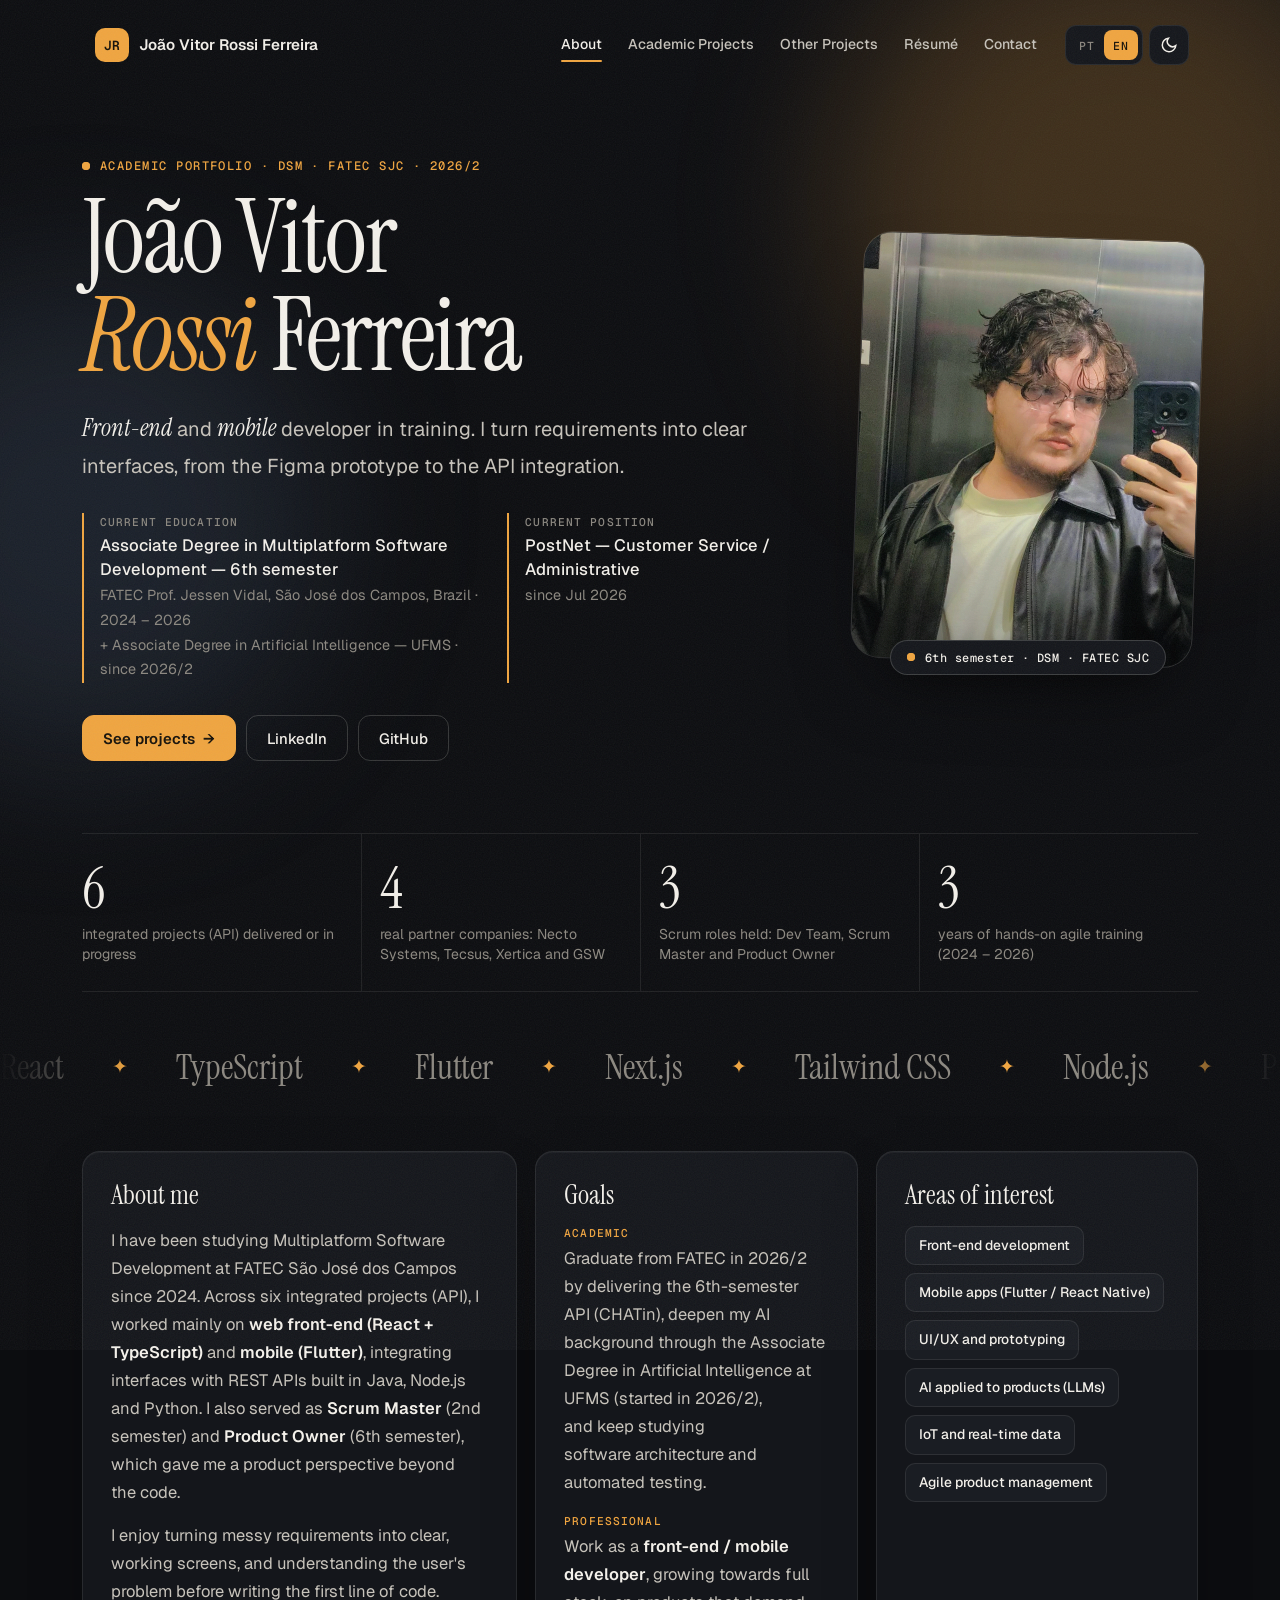
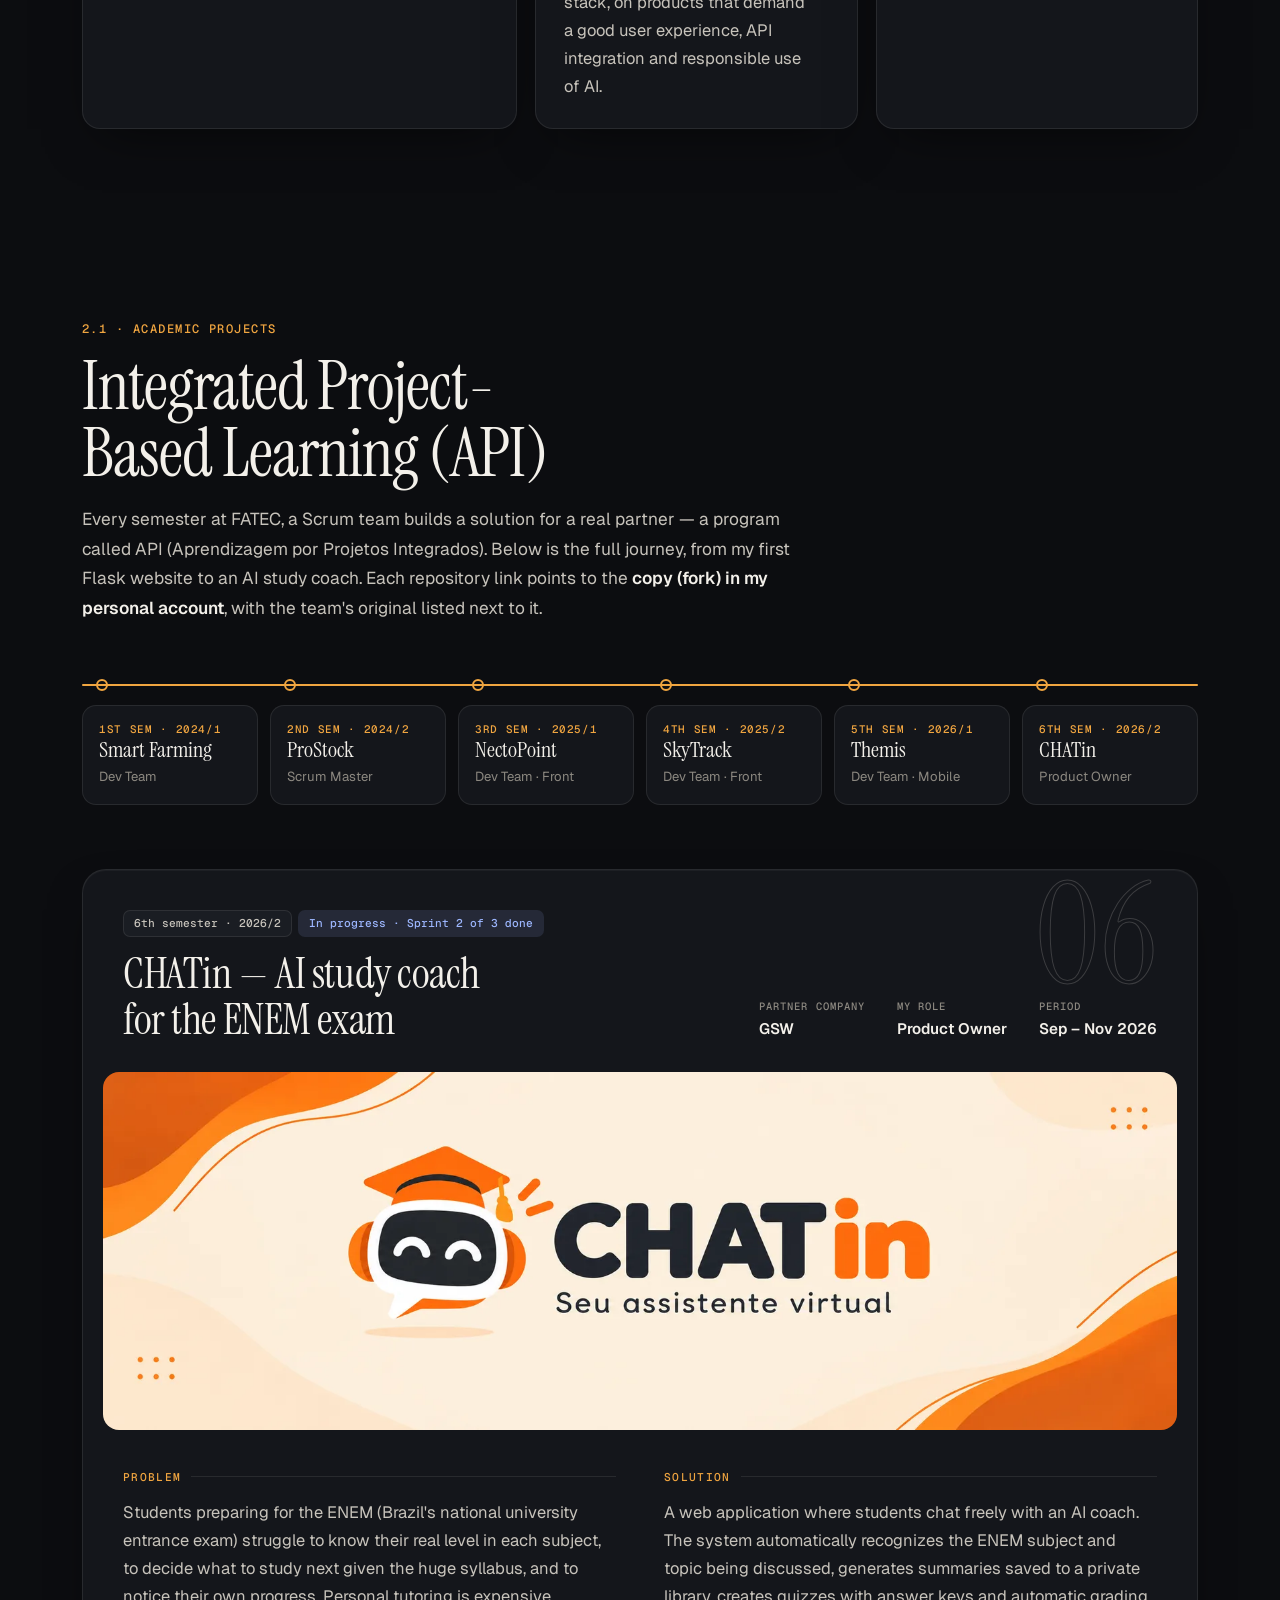
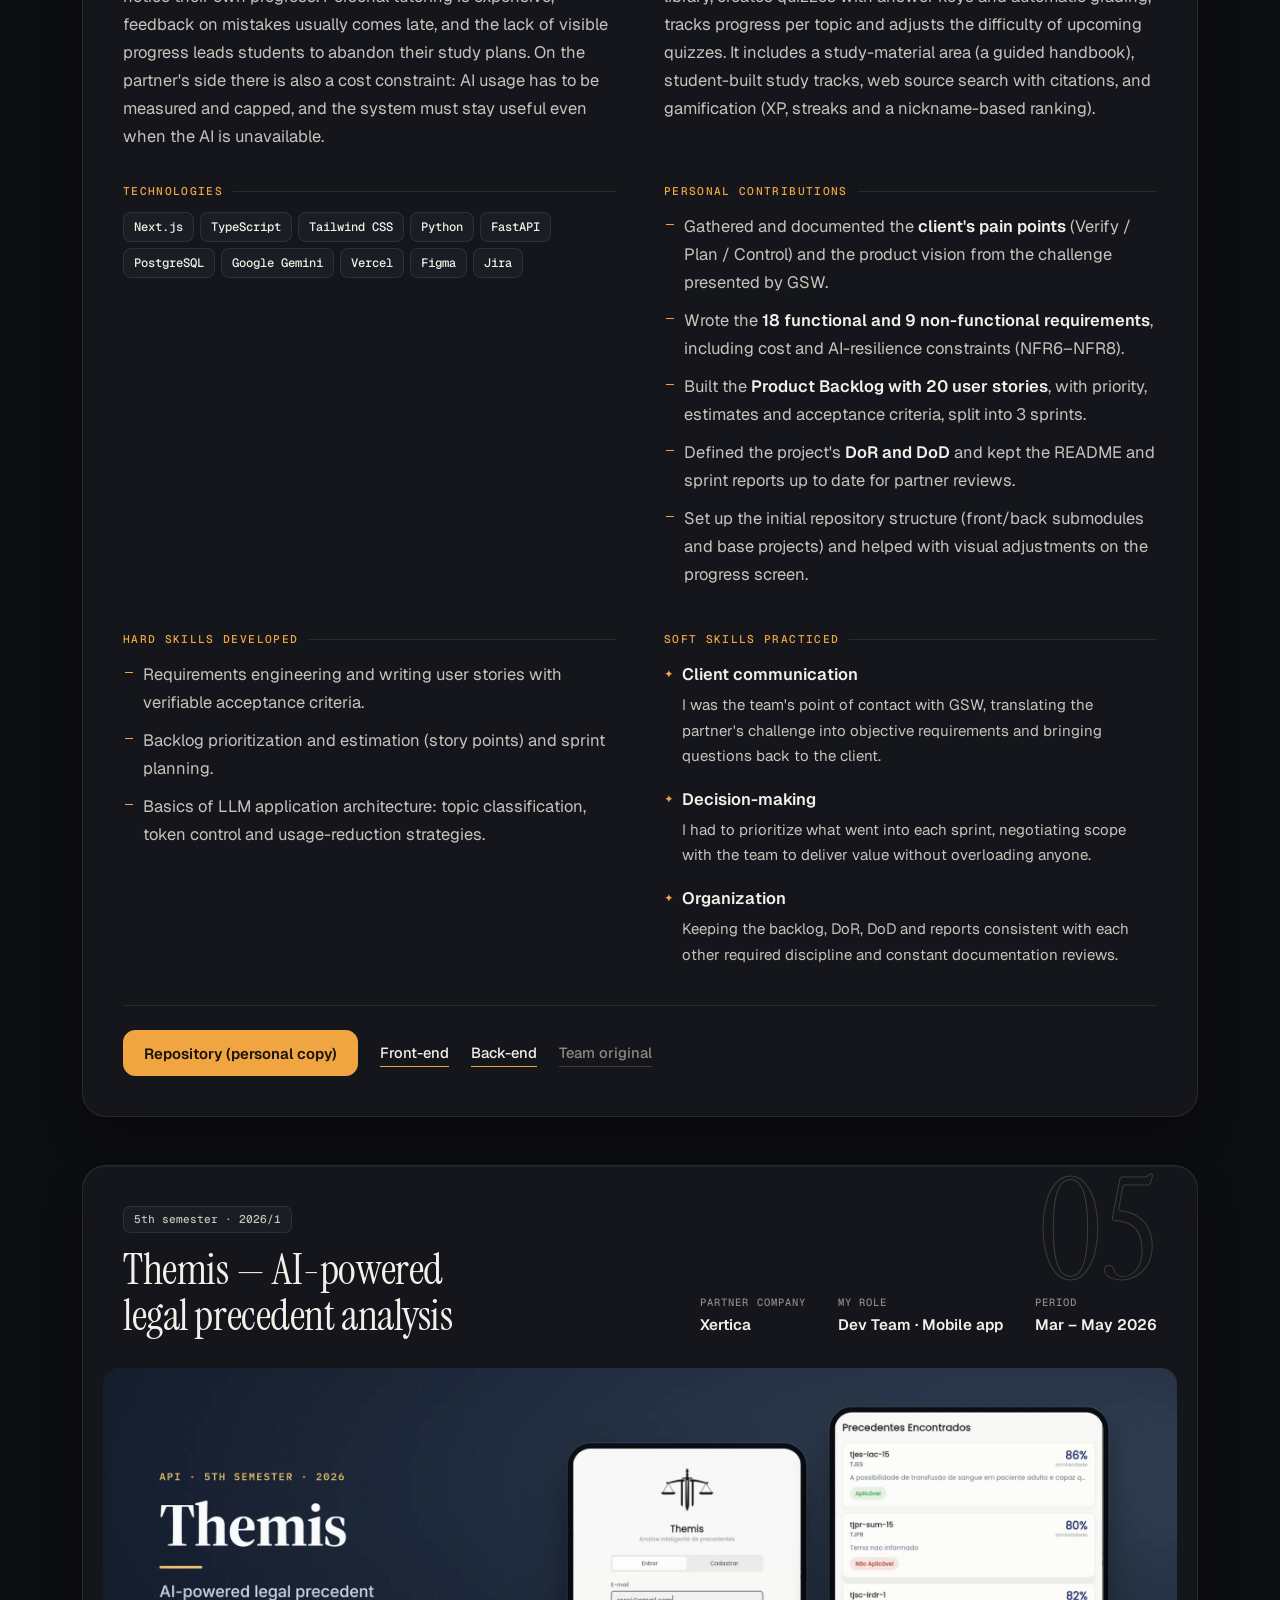
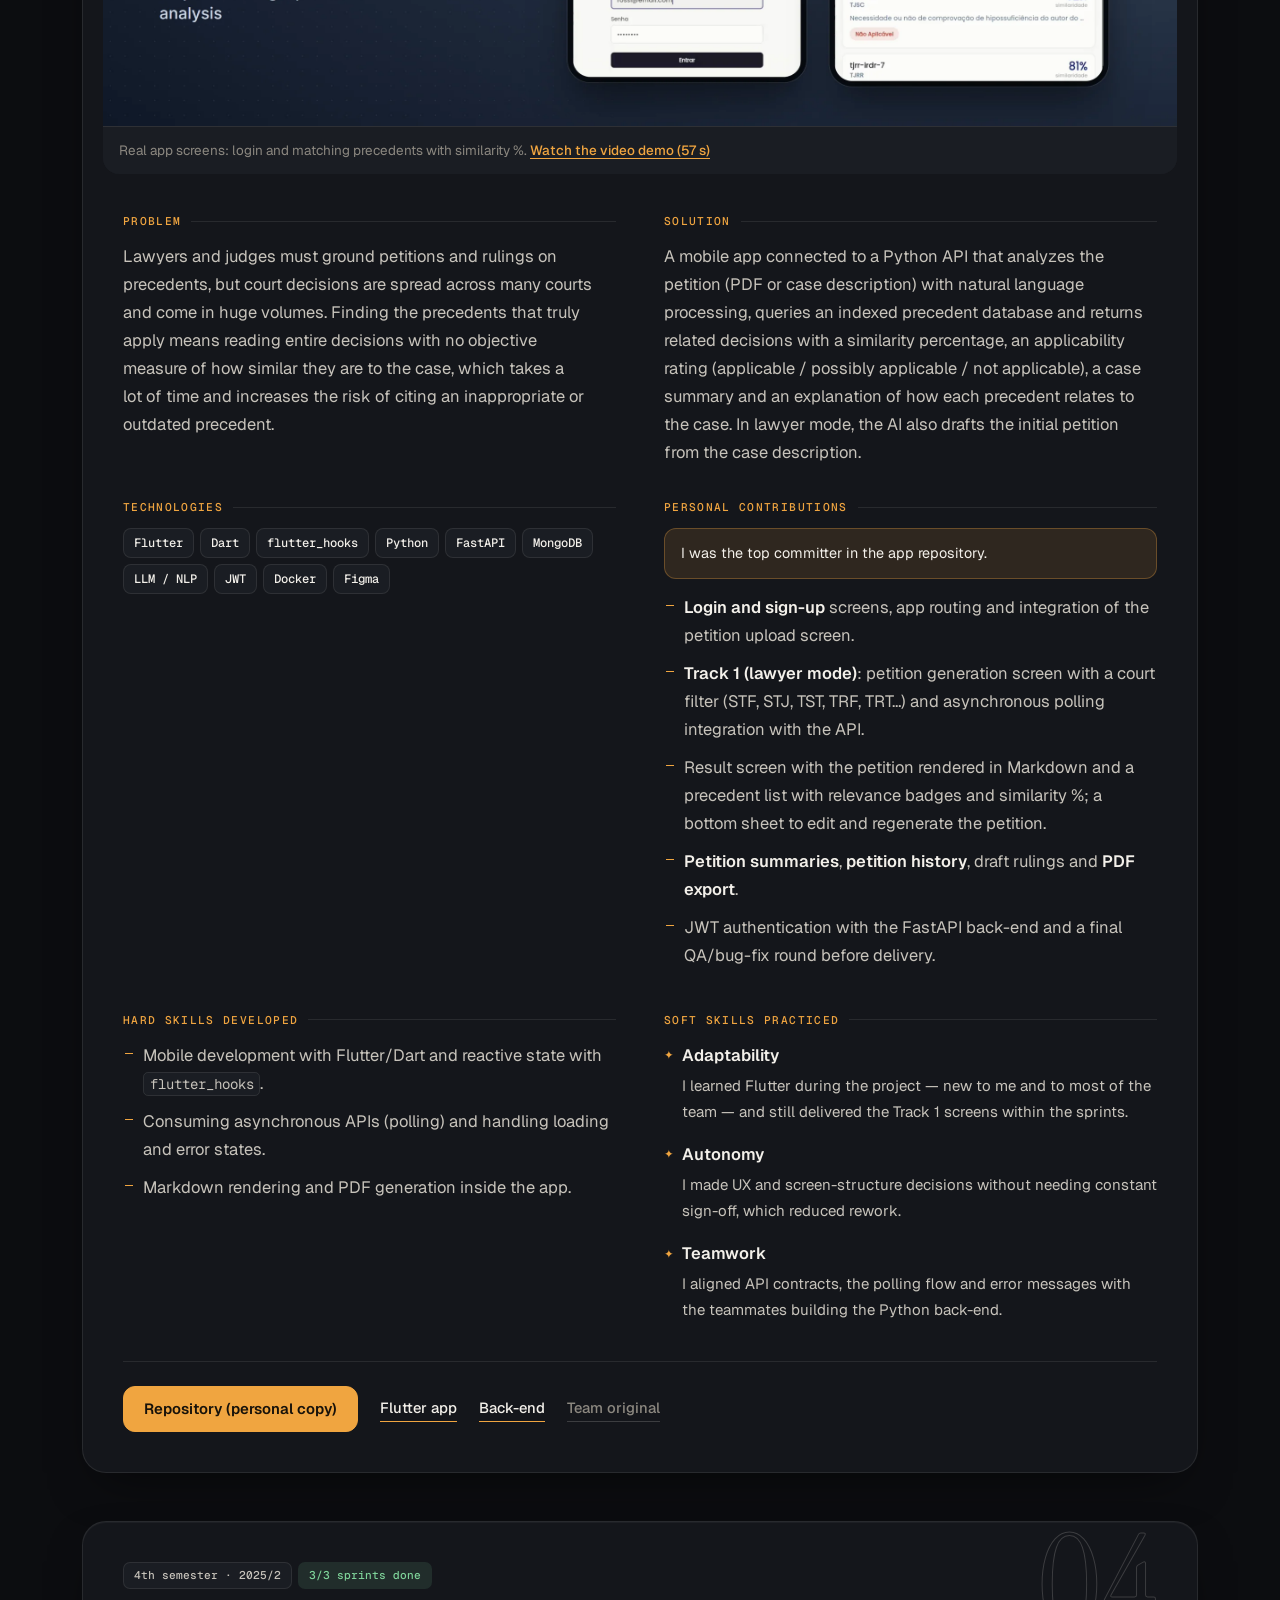
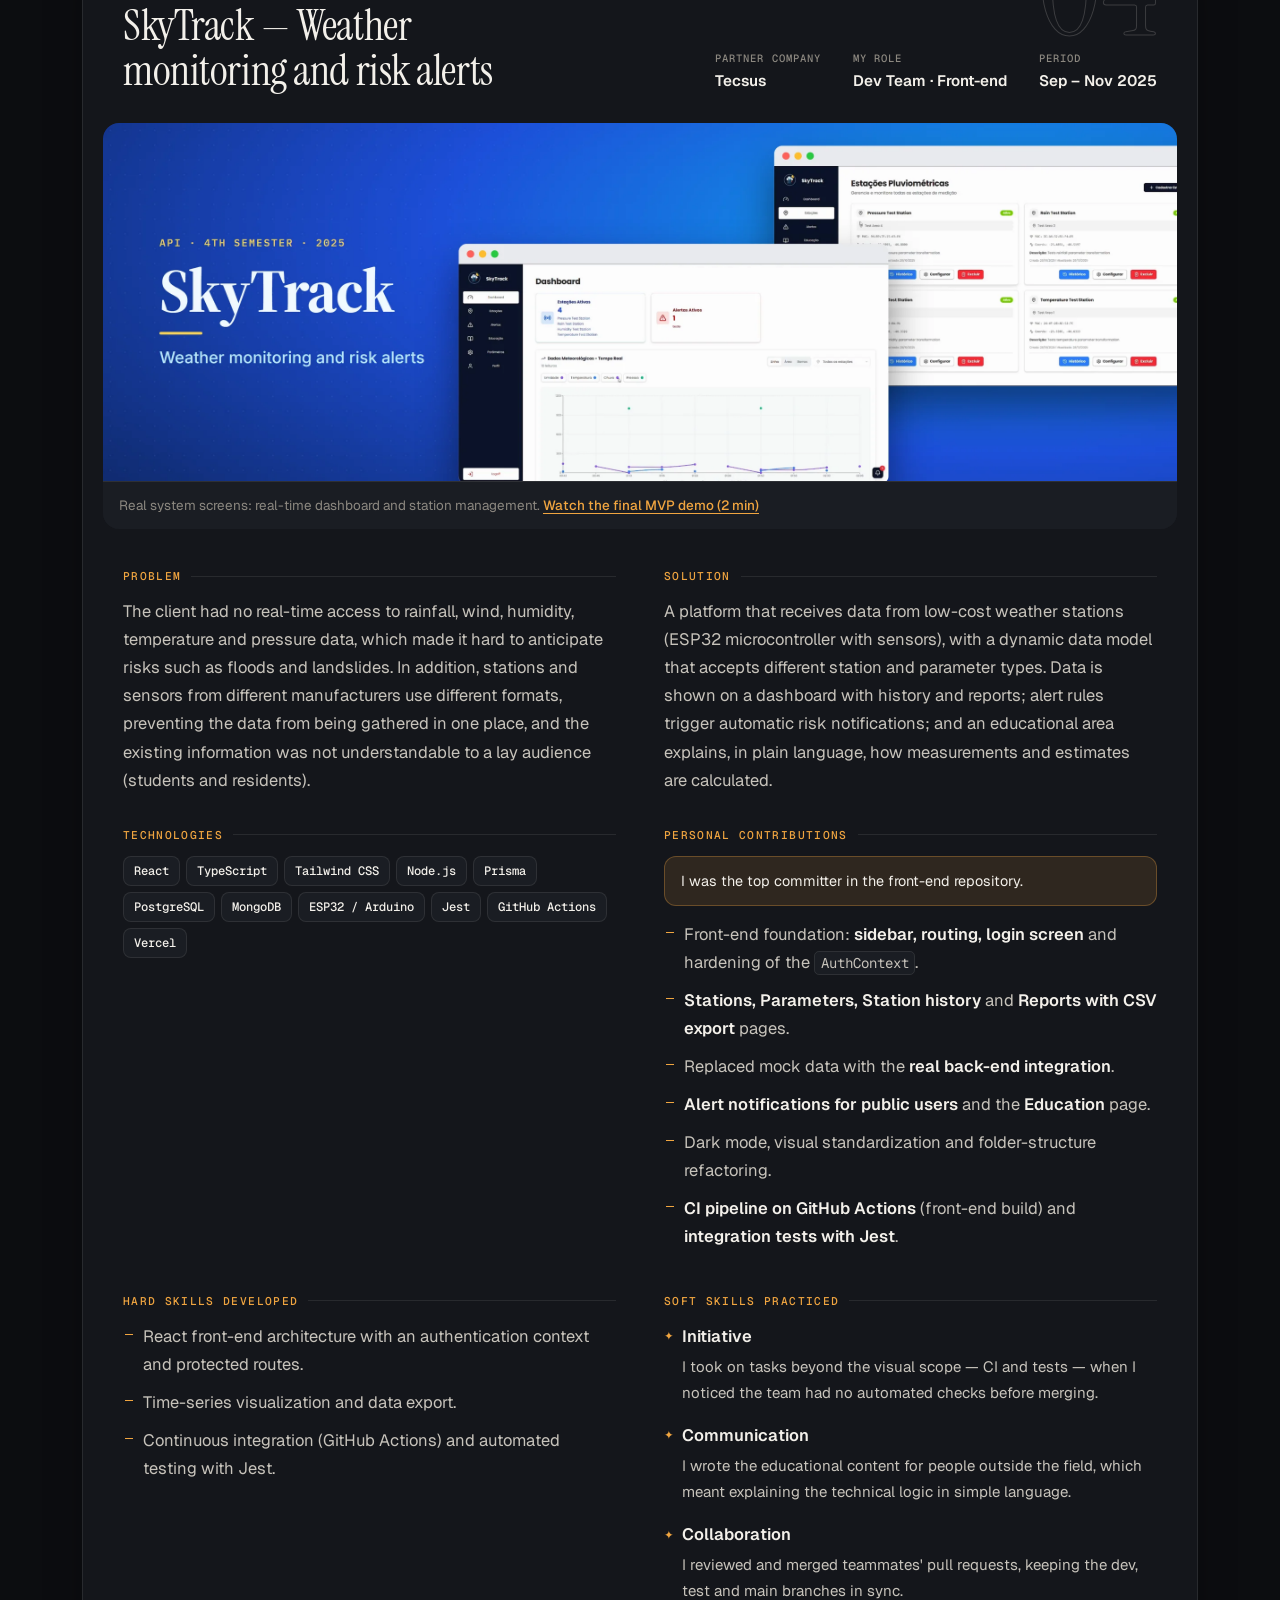
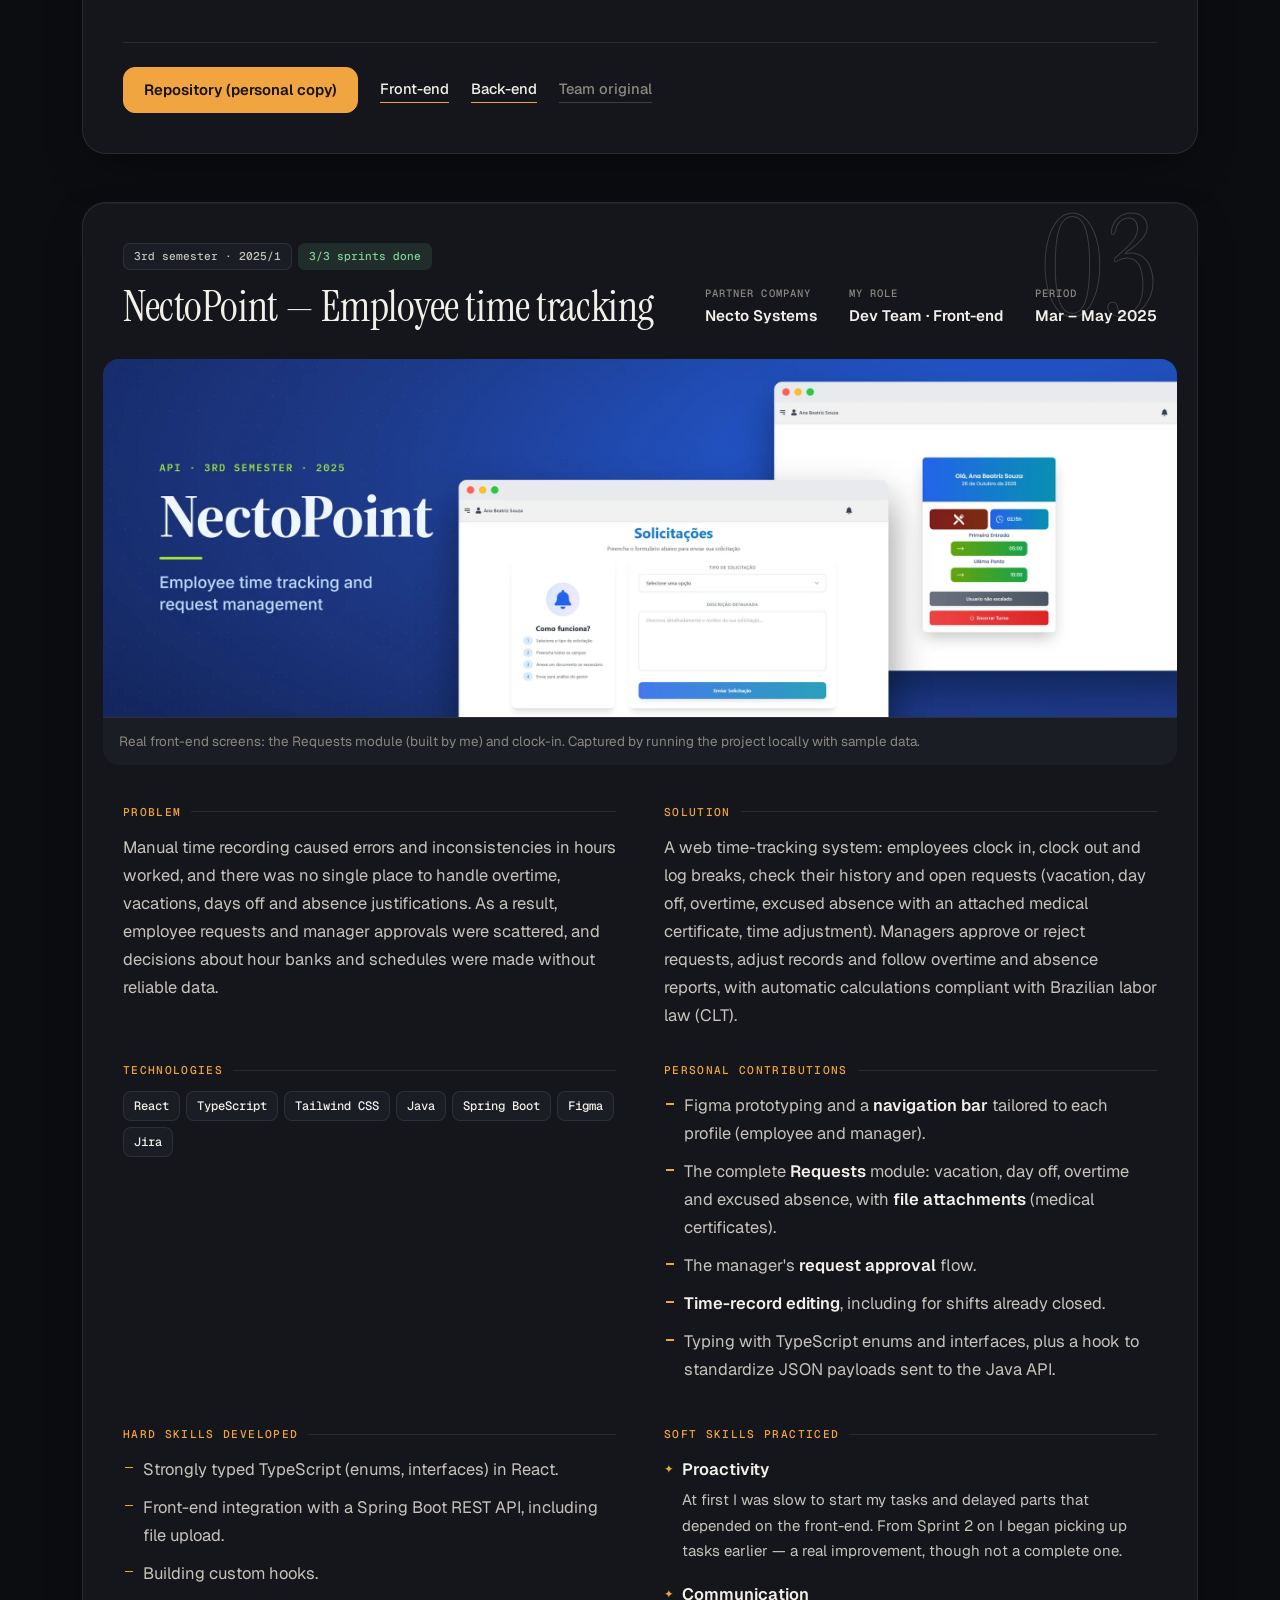
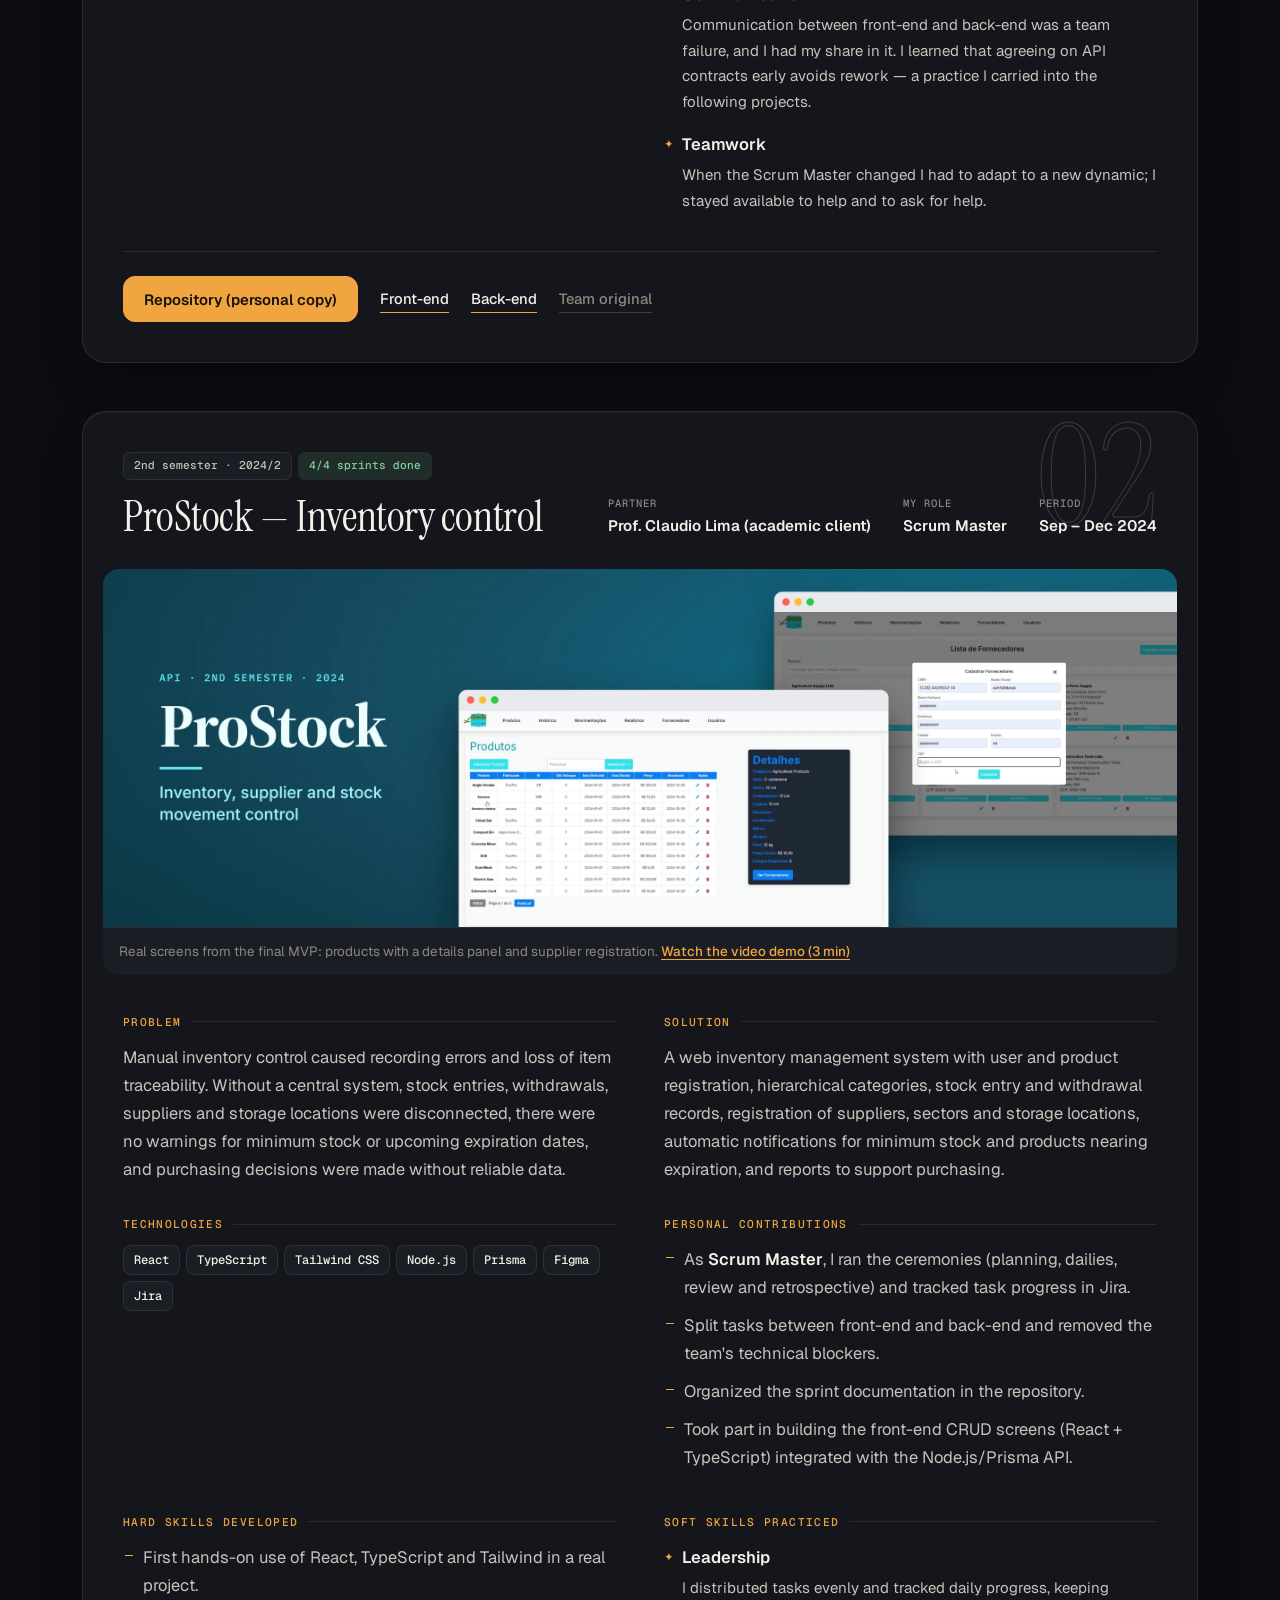
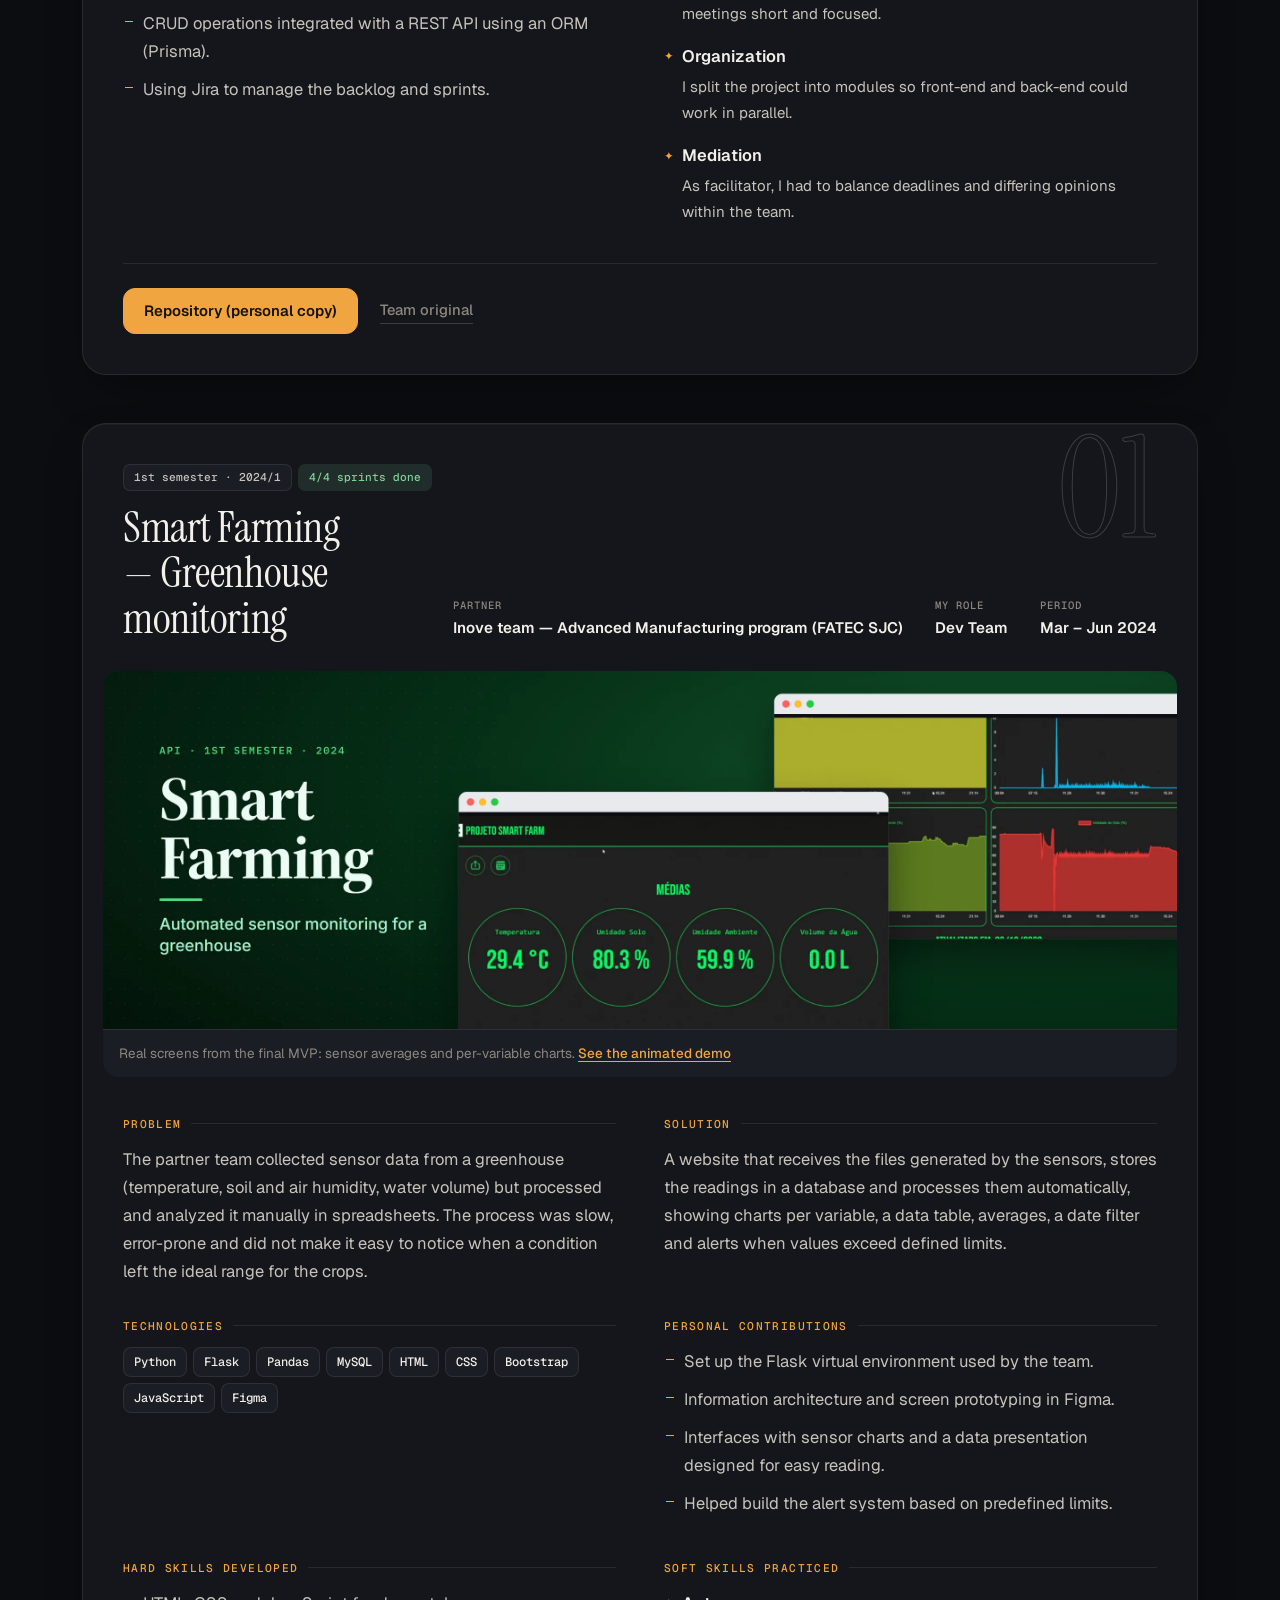
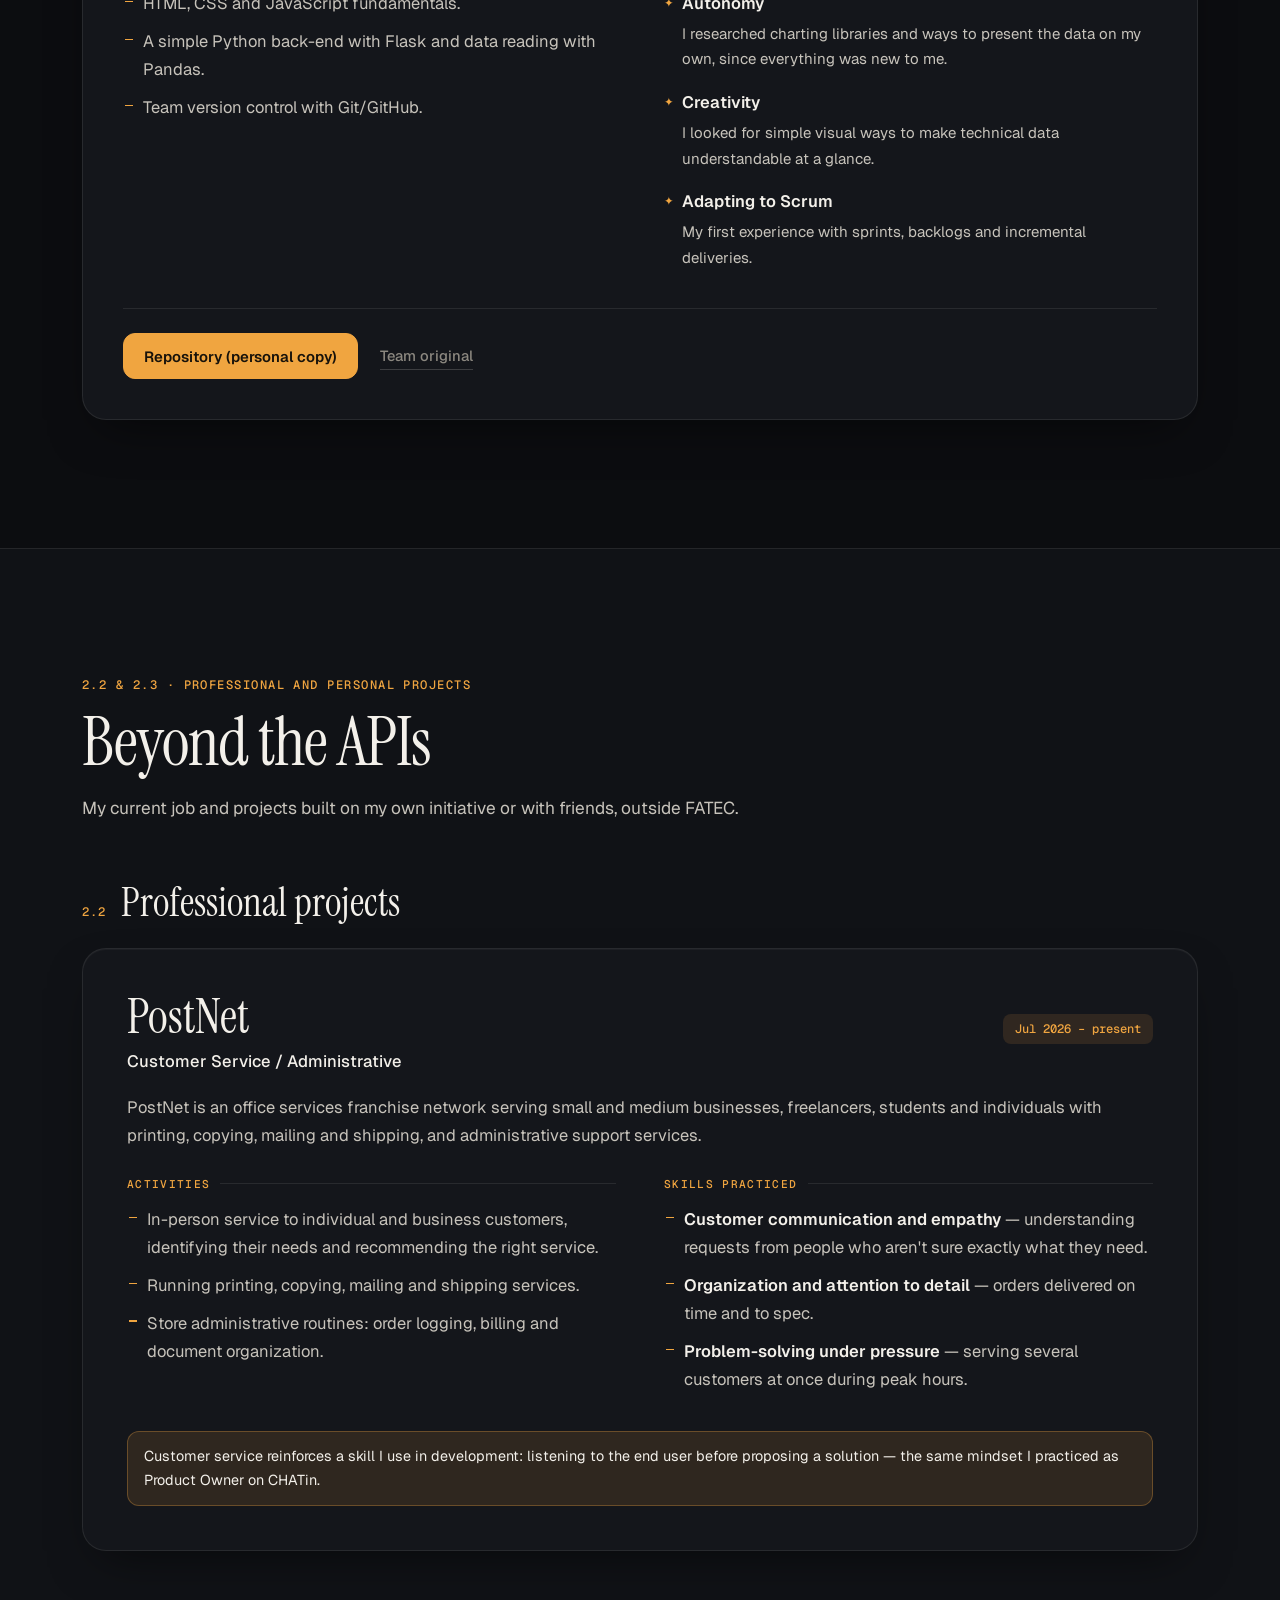
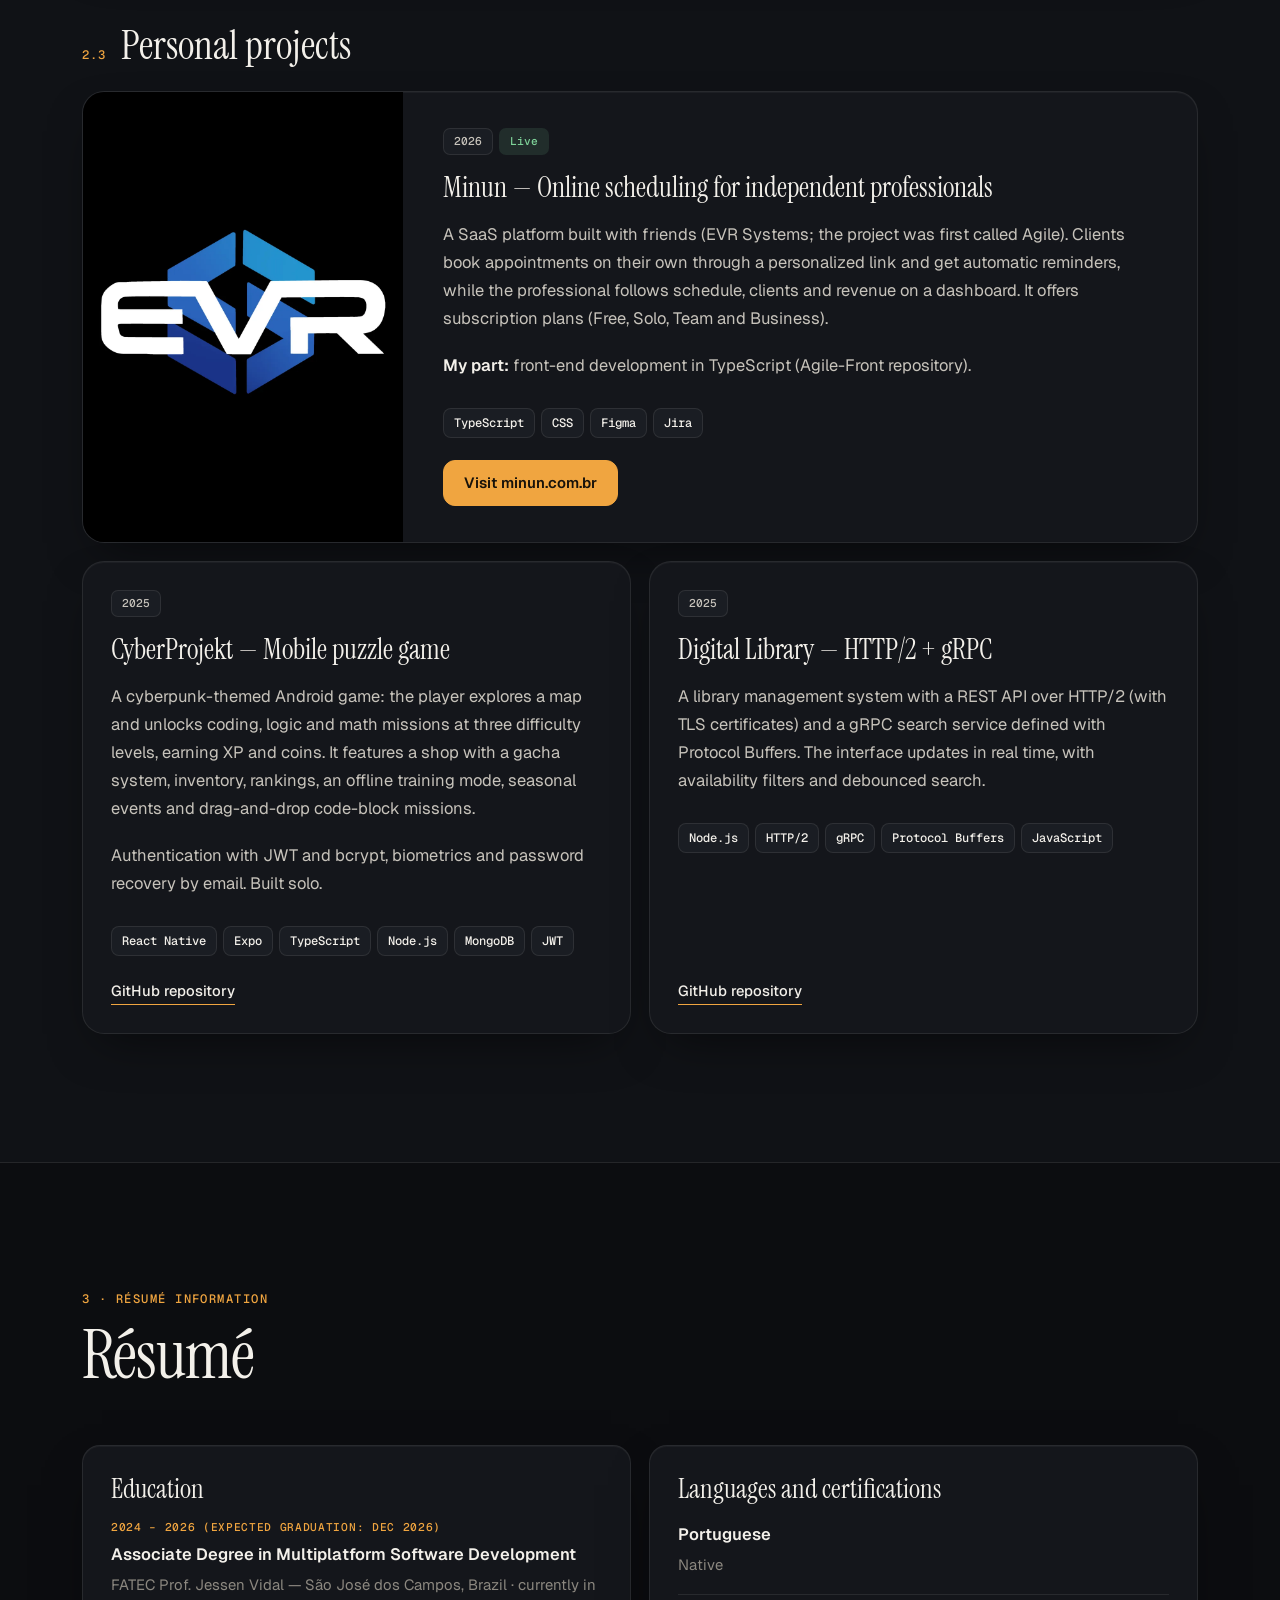
==== commit 302fd8cc: "Adiciona link da credencial do Google" ====
--- a/en.html
+++ b/en.html
@@ -66,7 +66,7 @@
           <h1 id="titulo-apresentacao" class="hero-in" style="--d:1">João Vitor <em>Rossi</em> Ferreira</h1>
           <p class="hero-role hero-in" style="--d:2"><em>Front-end</em> and <em>mobile</em> developer in training. I turn requirements into clear interfaces, from the Figma prototype to the API integration.</p>
           <dl class="hero-facts hero-in" style="--d:3">
-            <div><dt>Current education</dt><dd>Associate Degree in Multiplatform Software Development — 6th semester<br><span class="muted">FATEC Prof. Jessen Vidal, São José dos Campos, Brazil · 2024 – 2026</span></dd></div>
+            <div><dt>Current education</dt><dd>Associate Degree in Multiplatform Software Development — 6th semester<br><span class="muted">FATEC Prof. Jessen Vidal, São José dos Campos, Brazil · 2024 – 2026</span><br><span class="muted">+ Associate Degree in Artificial Intelligence — UFMS · since 2026/2</span></dd></div>
             <div><dt>Current position</dt><dd>PostNet — Customer Service / Administrative<br><span class="muted">since Jul 2026</span></dd></div>
           </dl>
           <div class="hero-cta hero-in" style="--d:4">
@@ -112,7 +112,7 @@
         <article class="panel">
           <h2 class="panel-title">Goals</h2>
           <h3 class="mini-title">Academic</h3>
-          <p>Graduate in 2026/2 by delivering the 6th-semester API (CHATin), and deepen my studies in software architecture, automated testing and generative AI applications.</p>
+          <p>Graduate from FATEC in 2026/2 by delivering the 6th-semester API (CHATin), deepen my AI background through the Associate Degree in Artificial Intelligence at UFMS (started in 2026/2), and keep studying software architecture and automated testing.</p>
           <h3 class="mini-title">Professional</h3>
           <p>Work as a <strong>front-end / mobile developer</strong>, growing towards full stack, on products that demand a good user experience, API integration and responsible use of AI.</p>
         </article>
@@ -164,7 +164,7 @@
             </dl>
           </header>
           <figure class="project-media">
-            <img src="assets/img/chatin.webp" alt="CHATin project banner" loading="lazy" width="1600" height="533">
+            <img class="media-center" src="assets/img/chatin.webp" alt="CHATin project banner" loading="lazy" width="1600" height="533">
           </figure>
           <div class="project-body">
             <section class="pb-block">
@@ -632,6 +632,11 @@
                 <p class="muted">FATEC Prof. Jessen Vidal — São José dos Campos, Brazil · currently in the 6th semester</p>
               </li>
               <li>
+                <p class="cv-date">2026 – in progress (started 2026/2)</p>
+                <p class="cv-title">Associate Degree in Artificial Intelligence</p>
+                <p class="muted">UFMS — Federal University of Mato Grosso do Sul, Brazil · taken alongside FATEC</p>
+              </li>
+              <li>
                 <p class="cv-date">2021 – 2023</p>
                 <p class="cv-title">High School</p>
                 <p class="muted">Escola Prof. Nelson do Nascimento Monteiro</p>
@@ -648,14 +653,41 @@
               </li>
               <li>
                 <p class="cv-title">English</p>
-                <p class="muted">Reading technical documentation and conversation. <strong>TOEIC</strong> exam in progress (Oct 2026) — the score will be published here once it is issued.</p>
+                <p class="muted">Advanced — reading, writing and conversation.</p>
+              </li>
+              <li>
+                <p class="cv-date">Certification · Oct 2026</p>
+                <p class="cv-title">TOEIC Listening &amp; Reading — 930 / 990</p>
+                <p class="muted">ETS. Score in the highest band of the official scale (860–990).</p>
+              </li>
+              <li>
+                <p class="cv-date">Course completed · Apr 2026</p>
+                <p class="cv-title">Introduction to Generative AI</p>
+                <p class="muted">Google Cloud (Google Skills) — completion badge. Fundamentals of generative AI and large language models (LLMs).</p>
+                <a class="link" href="https://www.skills.google/public_profiles/b298cbca-111c-4606-987e-db555a85afc5/badges/23827876" target="_blank" rel="noopener">View credential</a>
               </li>
             </ol>
           </section>
         </div>
 
+        <section class="panel" aria-labelledby="titulo-eventos">
+          <h3 class="panel-title" id="titulo-eventos">Events and presentations</h3>
+          <ol class="cv-list cv-cols">
+            <li>
+              <p class="cv-date">2024 – 2026 · every sprint</p>
+              <p class="cv-title">API sprint reviews for partners</p>
+              <p class="muted">Presenting each sprint's increment to the clients of all six integrated projects, including the companies Necto Systems, Tecsus, Xertica and GSW. On CHATin, as Product Owner, I lead the presentation to the partner.</p>
+            </li>
+            <li>
+              <p class="cv-date">Every semester</p>
+              <p class="cv-title">Project presentations for FATEC visitors</p>
+              <p class="muted">I present the projects built in the program to students visiting FATEC São José dos Campos, explaining the problem, the solution and the technologies to people new to the field.</p>
+            </li>
+          </ol>
+        </section>
+
         <section class="panel" aria-labelledby="titulo-trabalhos">
-          <h3 class="panel-title" id="titulo-trabalhos">Academic work, research and presentations</h3>
+          <h3 class="panel-title" id="titulo-trabalhos">Academic work and research</h3>
           <ol class="cv-list cv-cols">
             <li>
               <p class="cv-date">6th semester · 2026/2 · presentation on Nov 26, 2026</p>
@@ -774,7 +806,7 @@
   <footer class="site-footer">
     <div class="container footer-inner">
       <p>© 2026 João Vitor Rossi Ferreira · Academic portfolio — DSM, FATEC São José dos Campos</p>
-      <p class="muted">Last updated: Oct 26, 2026 · Plain HTML, CSS and JavaScript, published on GitHub Pages</p>
+      <p class="muted">Last updated: Oct 27, 2026 · Plain HTML, CSS and JavaScript, published on GitHub Pages</p>
     </div>
   </footer>
 
--- a/assets/css/style.css
+++ b/assets/css/style.css
@@ -401,6 +401,12 @@
 }
 .project[data-num]:hover::before { -webkit-text-stroke-color: var(--accent); }
 @media (min-width: 900px) { .project[data-num]::before { right: 40px; top: -4px; } }
+@media (max-width: 640px) {
+  .project[data-num]::before { font-size: 3.6rem; top: 14px; right: 16px; opacity: .7; }
+  .project-meta { padding-right: 64px; }
+  .hero-cta .btn { flex: 1 1 0; padding: 0 12px; }
+  .hero-cta .btn-primary { flex-basis: 100%; }
+}
 .project-head > * { position: relative; }
 .project-head h3 { font: 400 clamp(1.9rem, 3.6vw, 2.7rem)/1.05 var(--f-serif); letter-spacing: -.01em; max-width: 16em; }
 .project-meta { display: flex; flex-wrap: wrap; gap: 6px; margin-bottom: 14px; }
@@ -419,6 +425,11 @@
 .project-media { margin: 0 12px; border-radius: 16px; overflow: hidden; background: var(--surface-2); }
 @media (min-width: 900px) { .project-media { margin: 0 20px; } }
 .project-media > img { width: 100%; height: auto; transition: transform 1.2s var(--ease); }
+/* No celular o banner 3:1 fica baixo demais: recorta para focar nos prints (lado direito) */
+@media (max-width: 640px) {
+  .project-media > img { aspect-ratio: 16 / 10; object-fit: cover; object-position: 80% 50%; }
+  .project-media > img.media-center { aspect-ratio: 2 / 1; object-position: 50% 50%; }
+}
 .project:hover .project-media > img { transform: scale(1.025); }
 .project-media figcaption {
   padding: 12px 16px; font-size: .84rem; color: var(--muted); background: var(--surface-2);
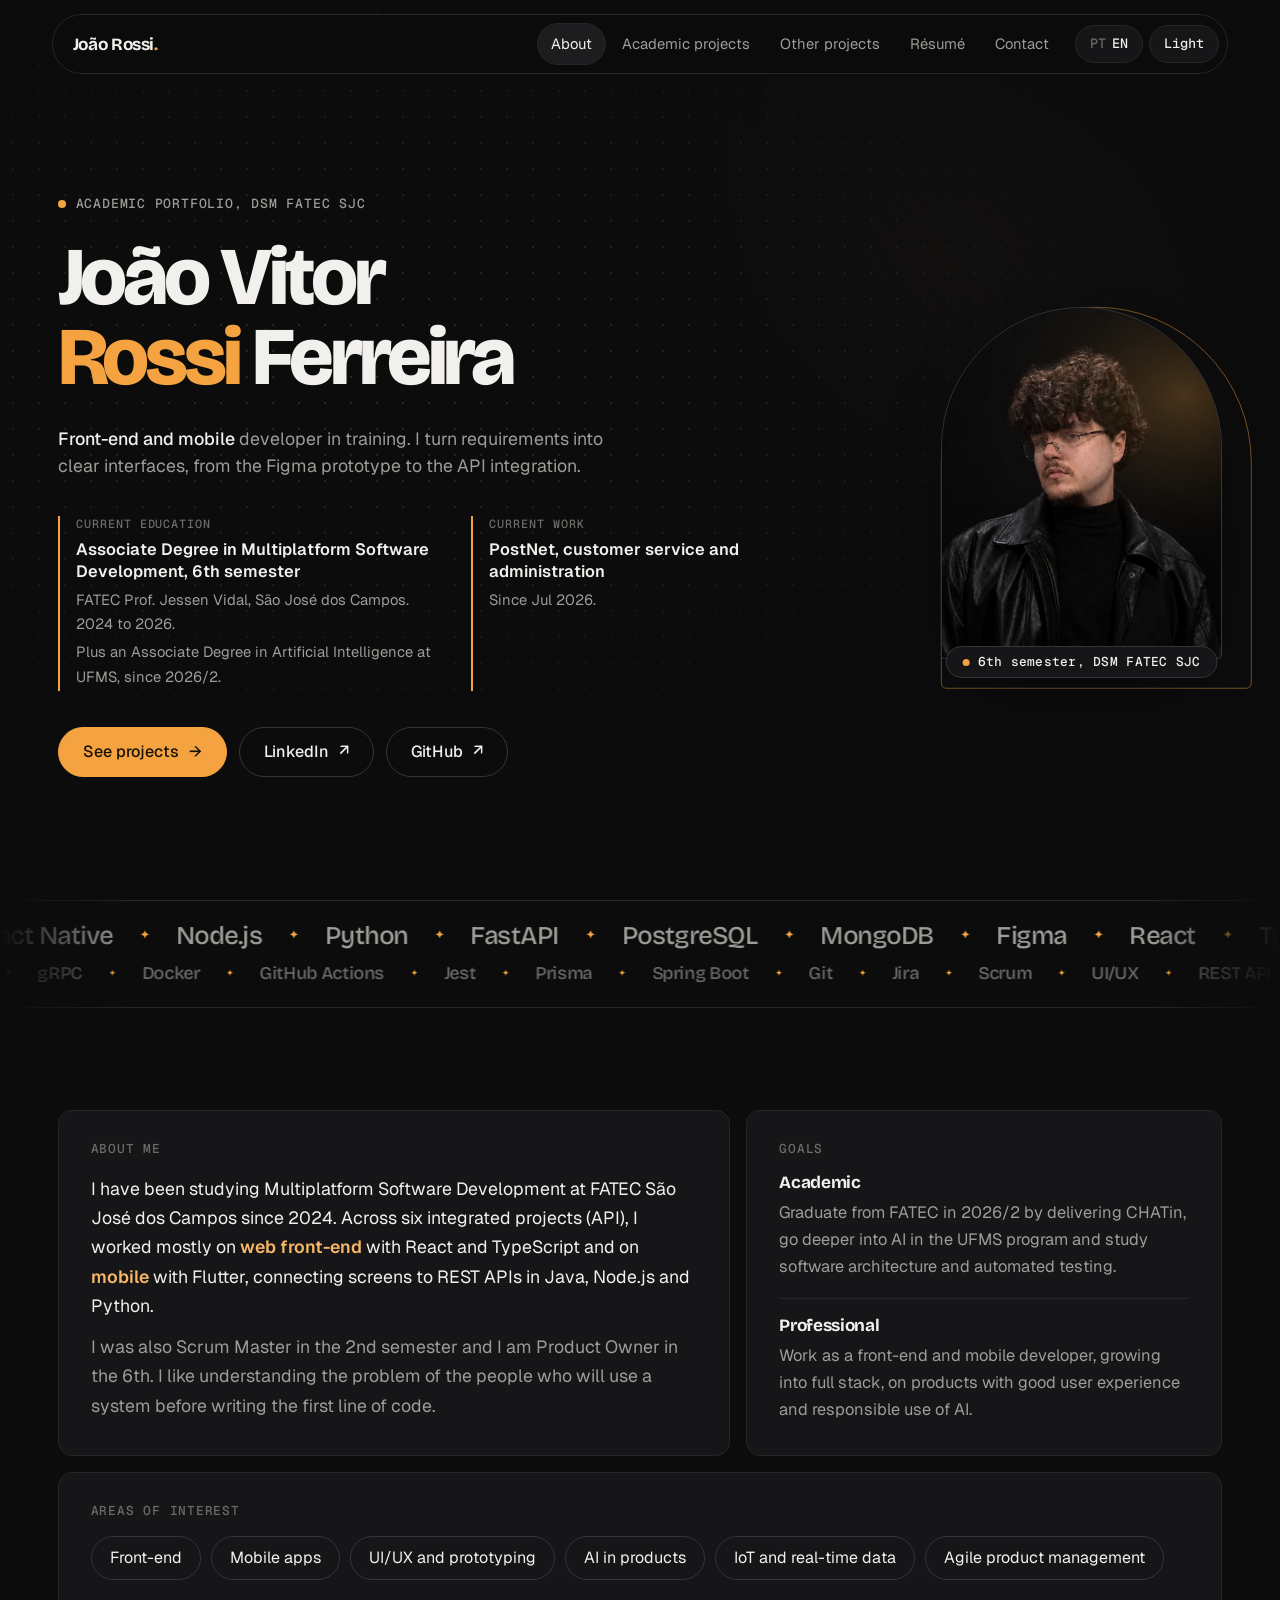
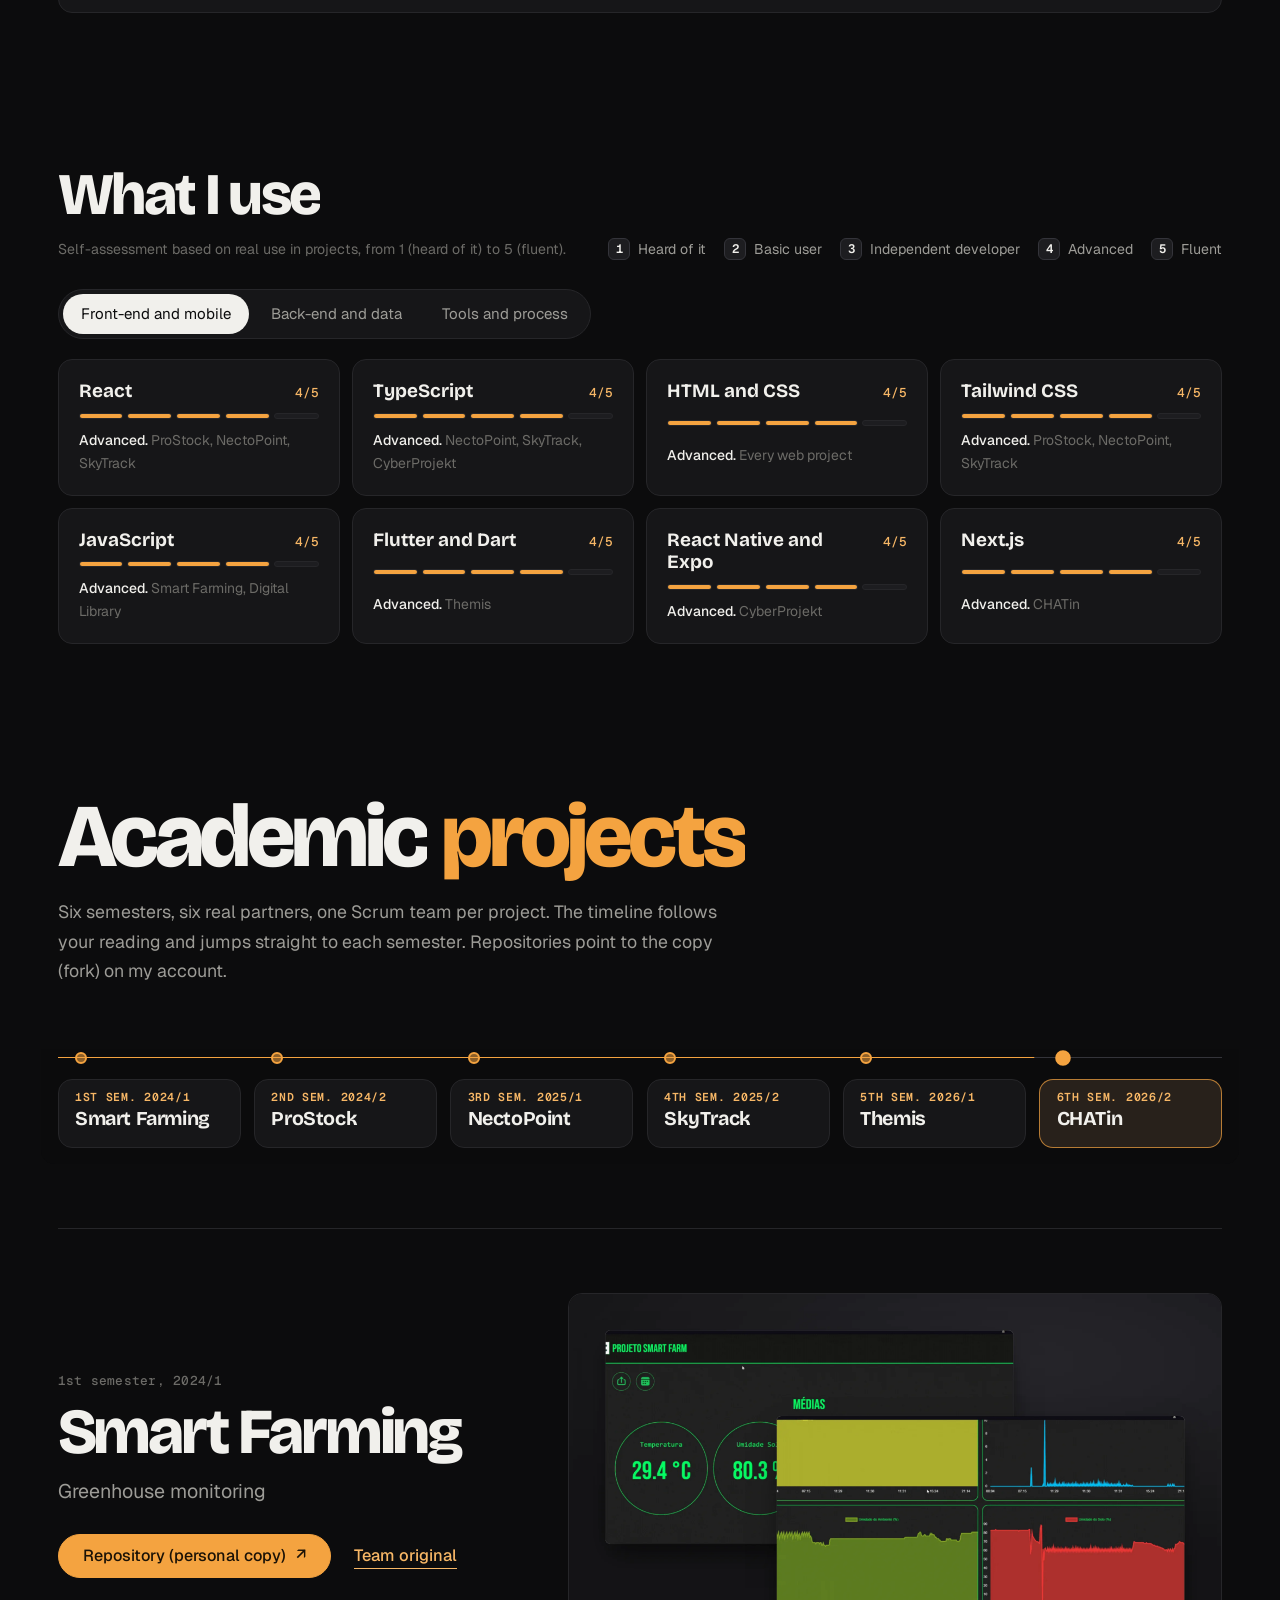
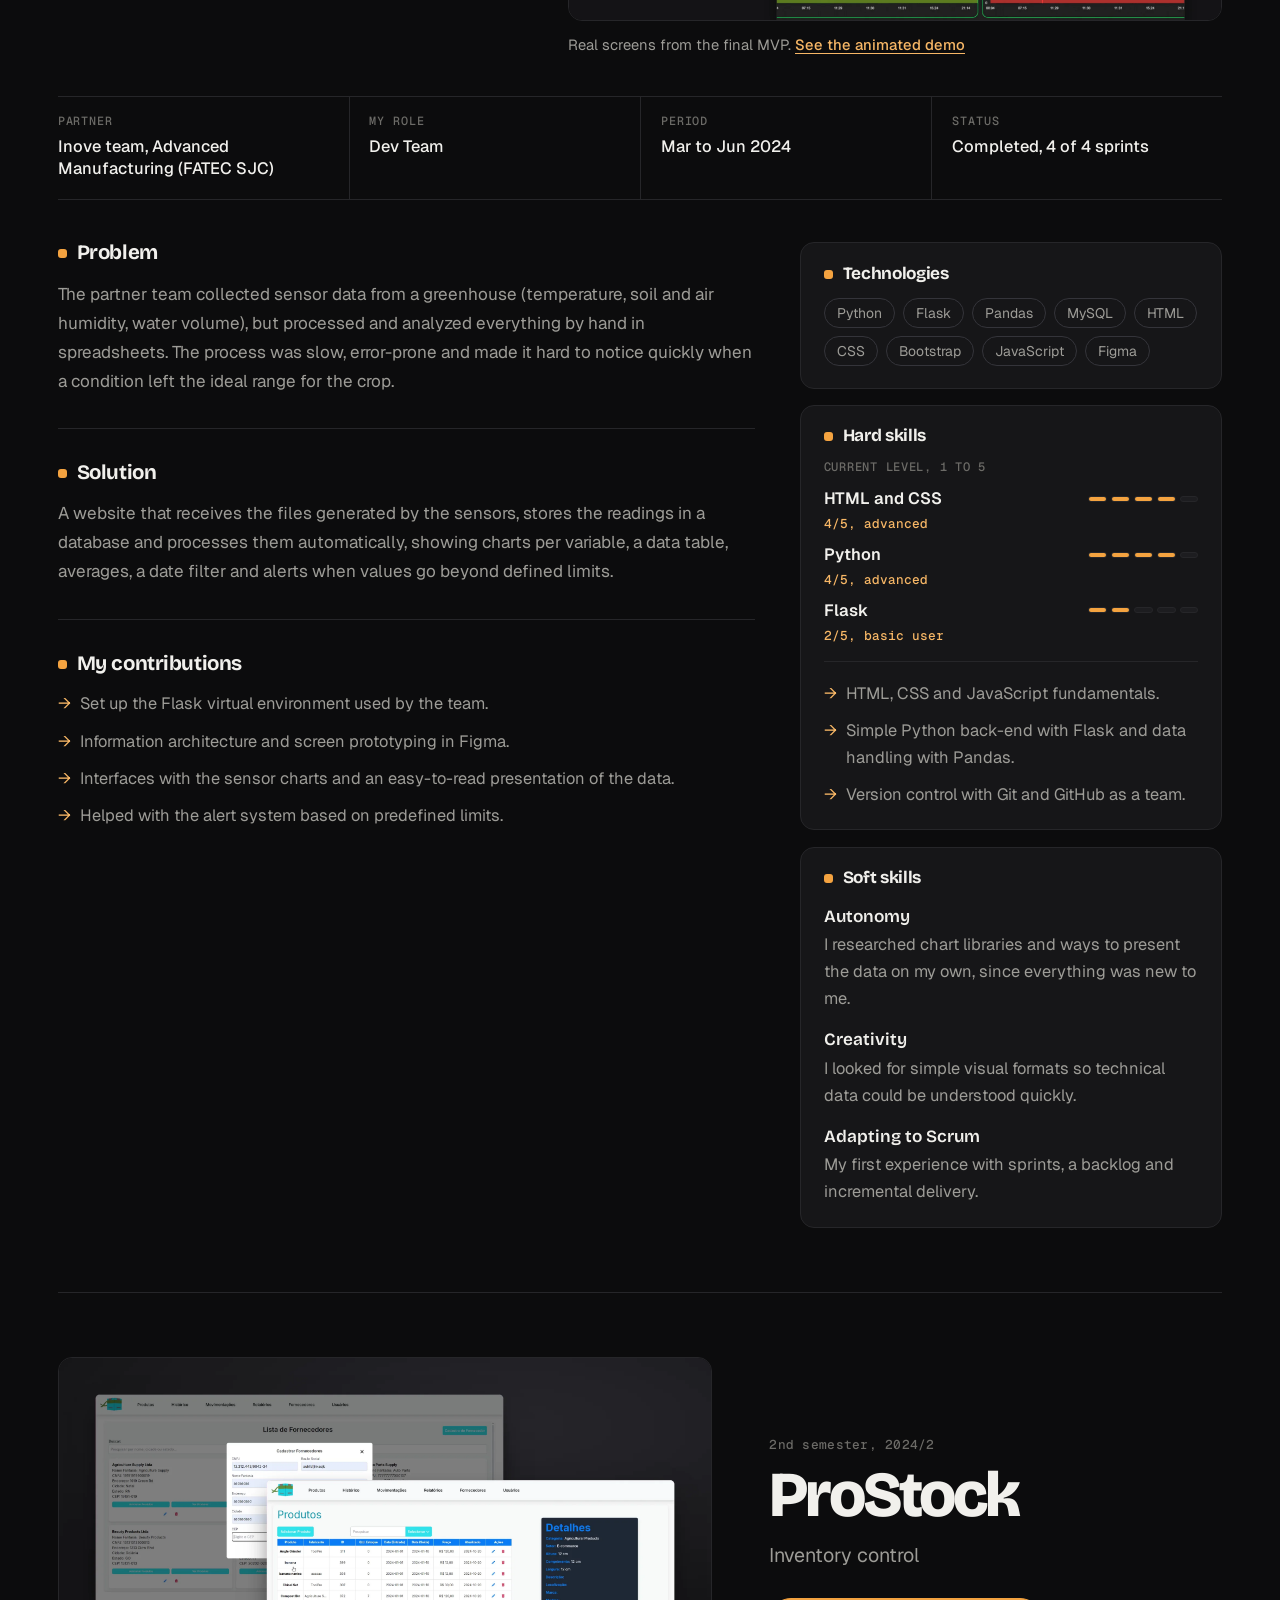
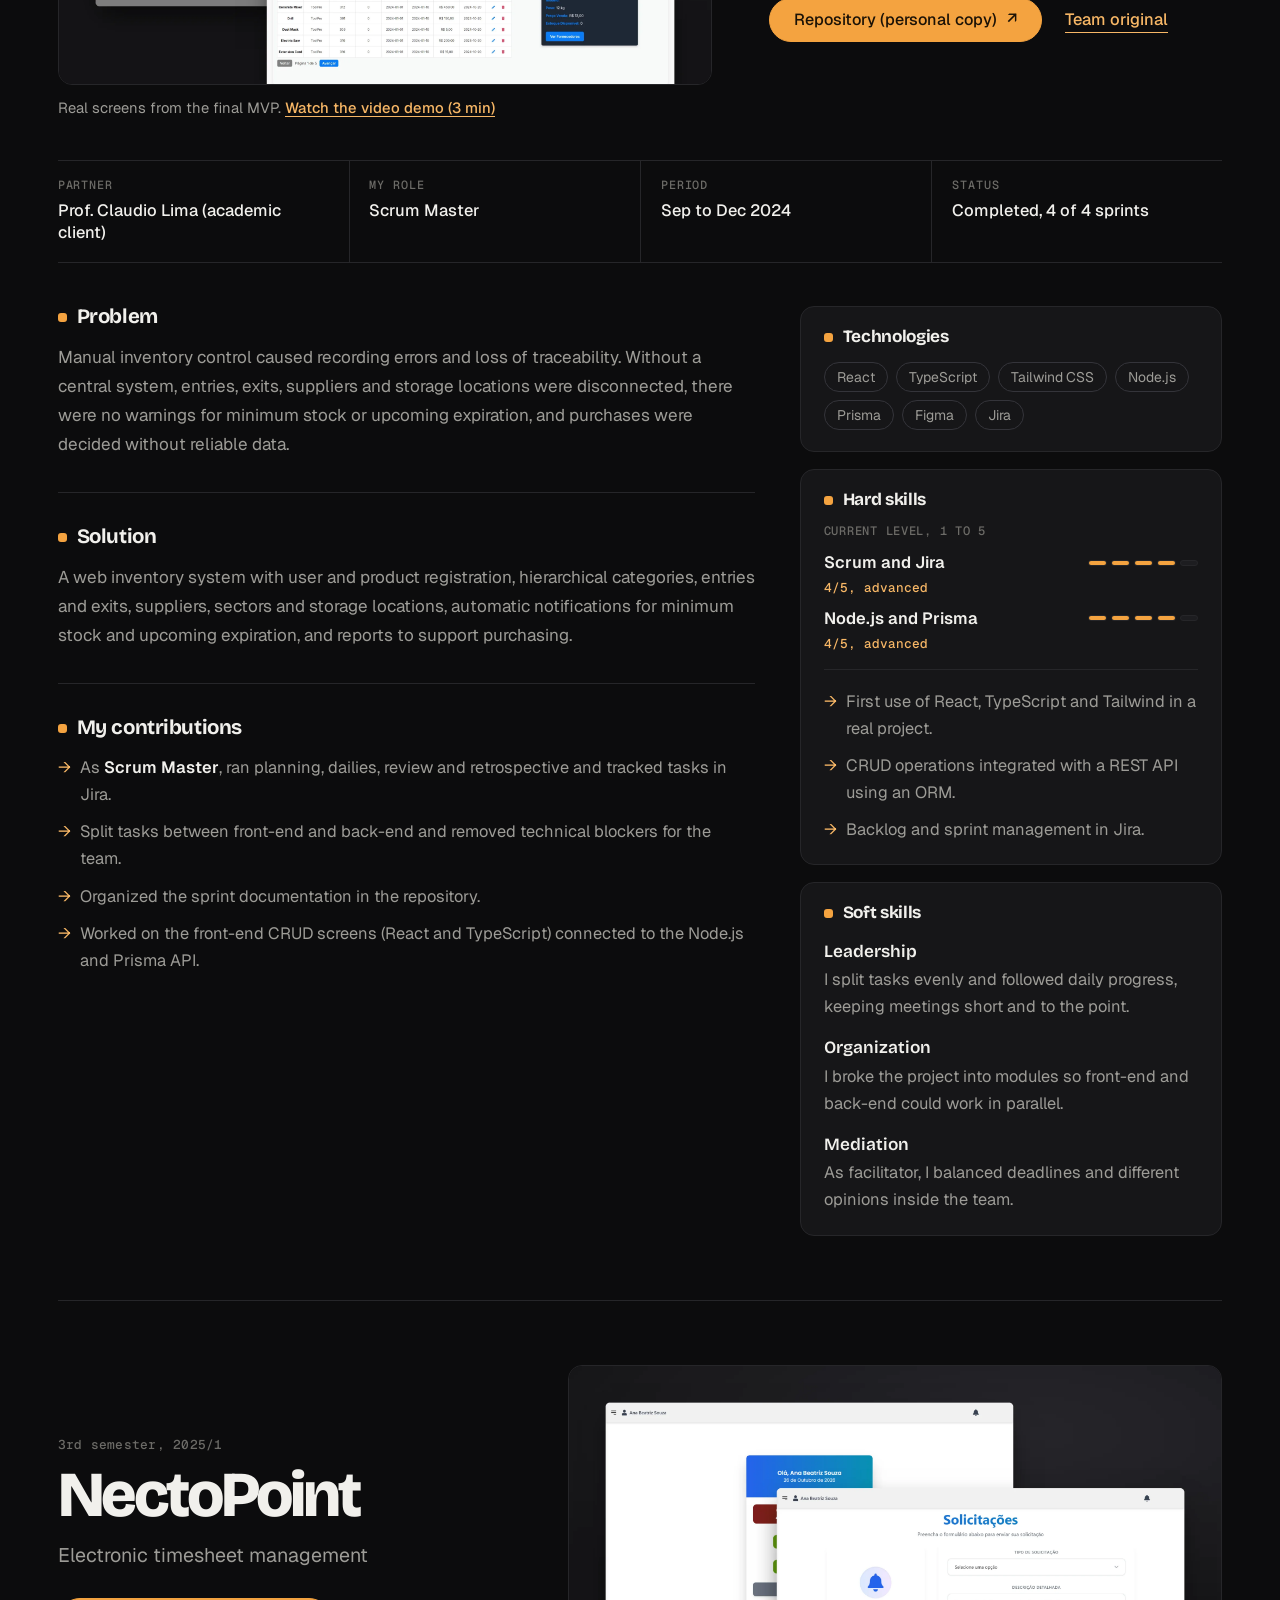
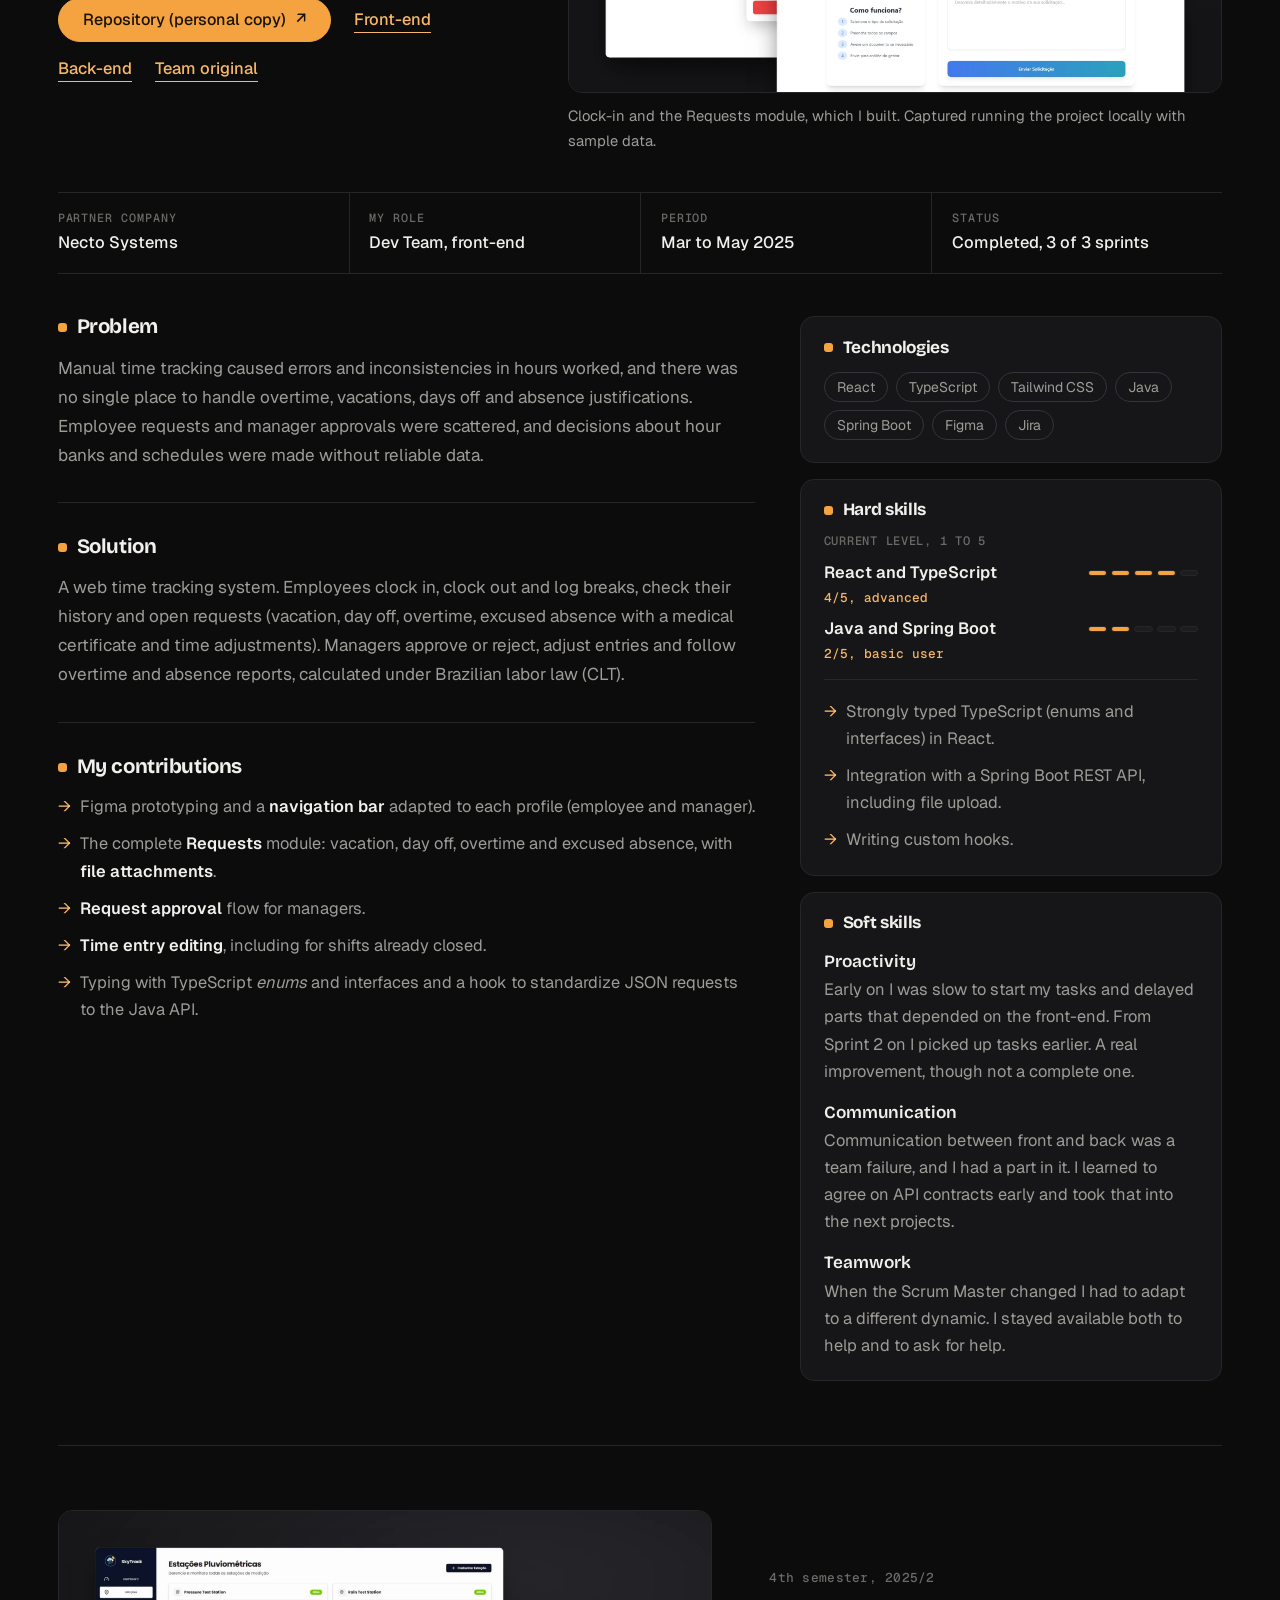
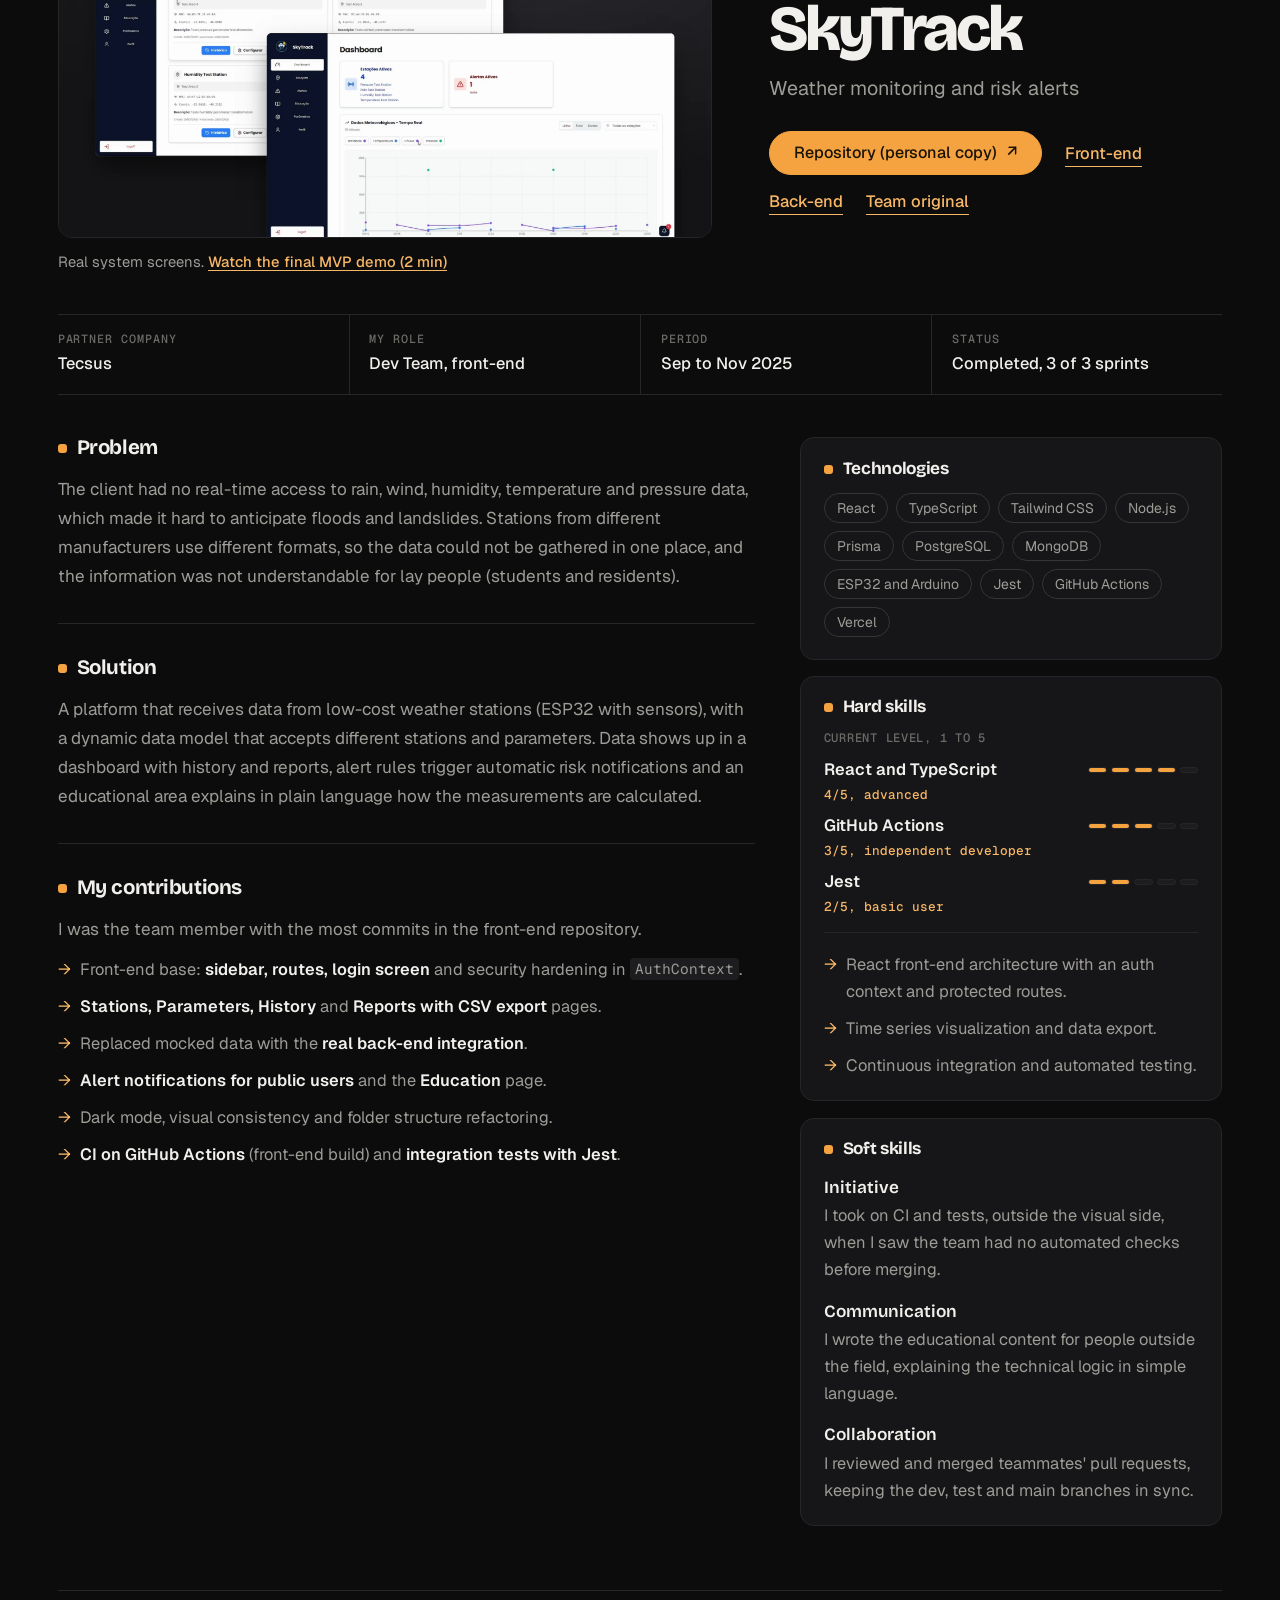
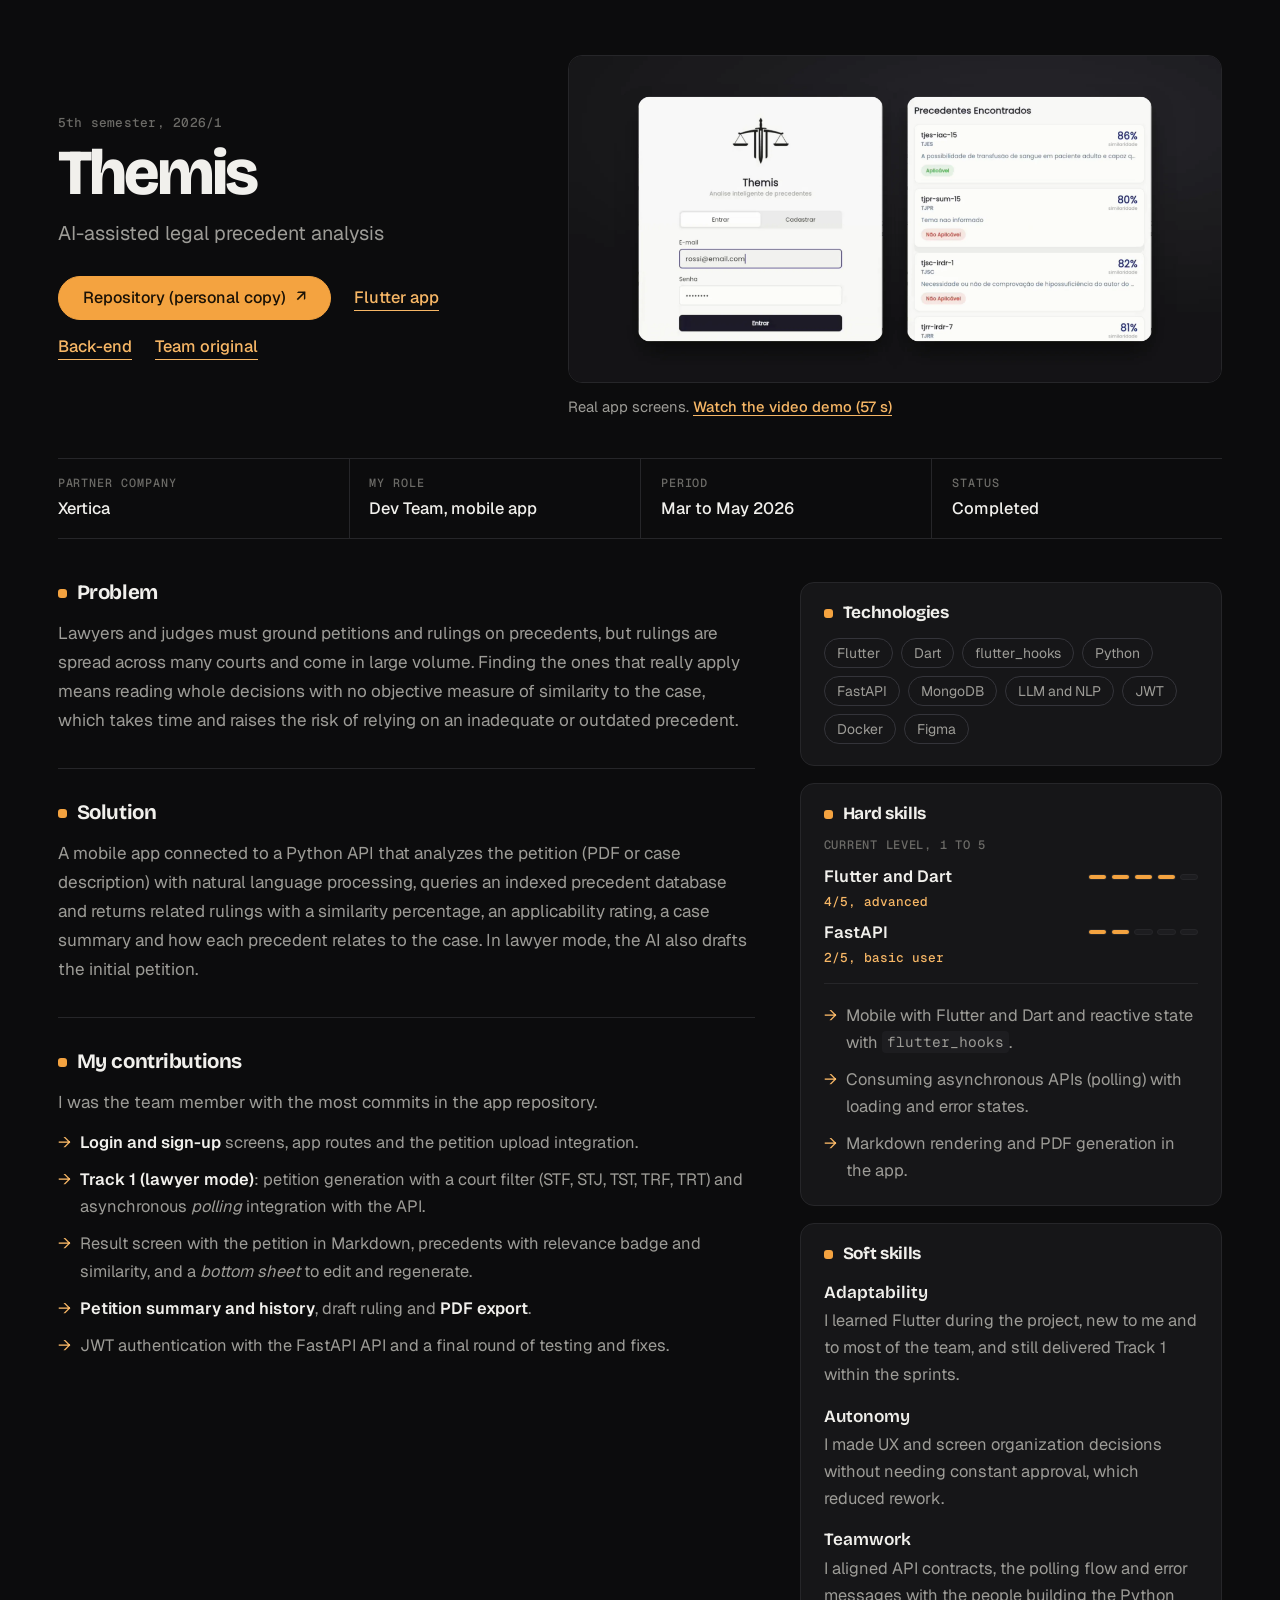
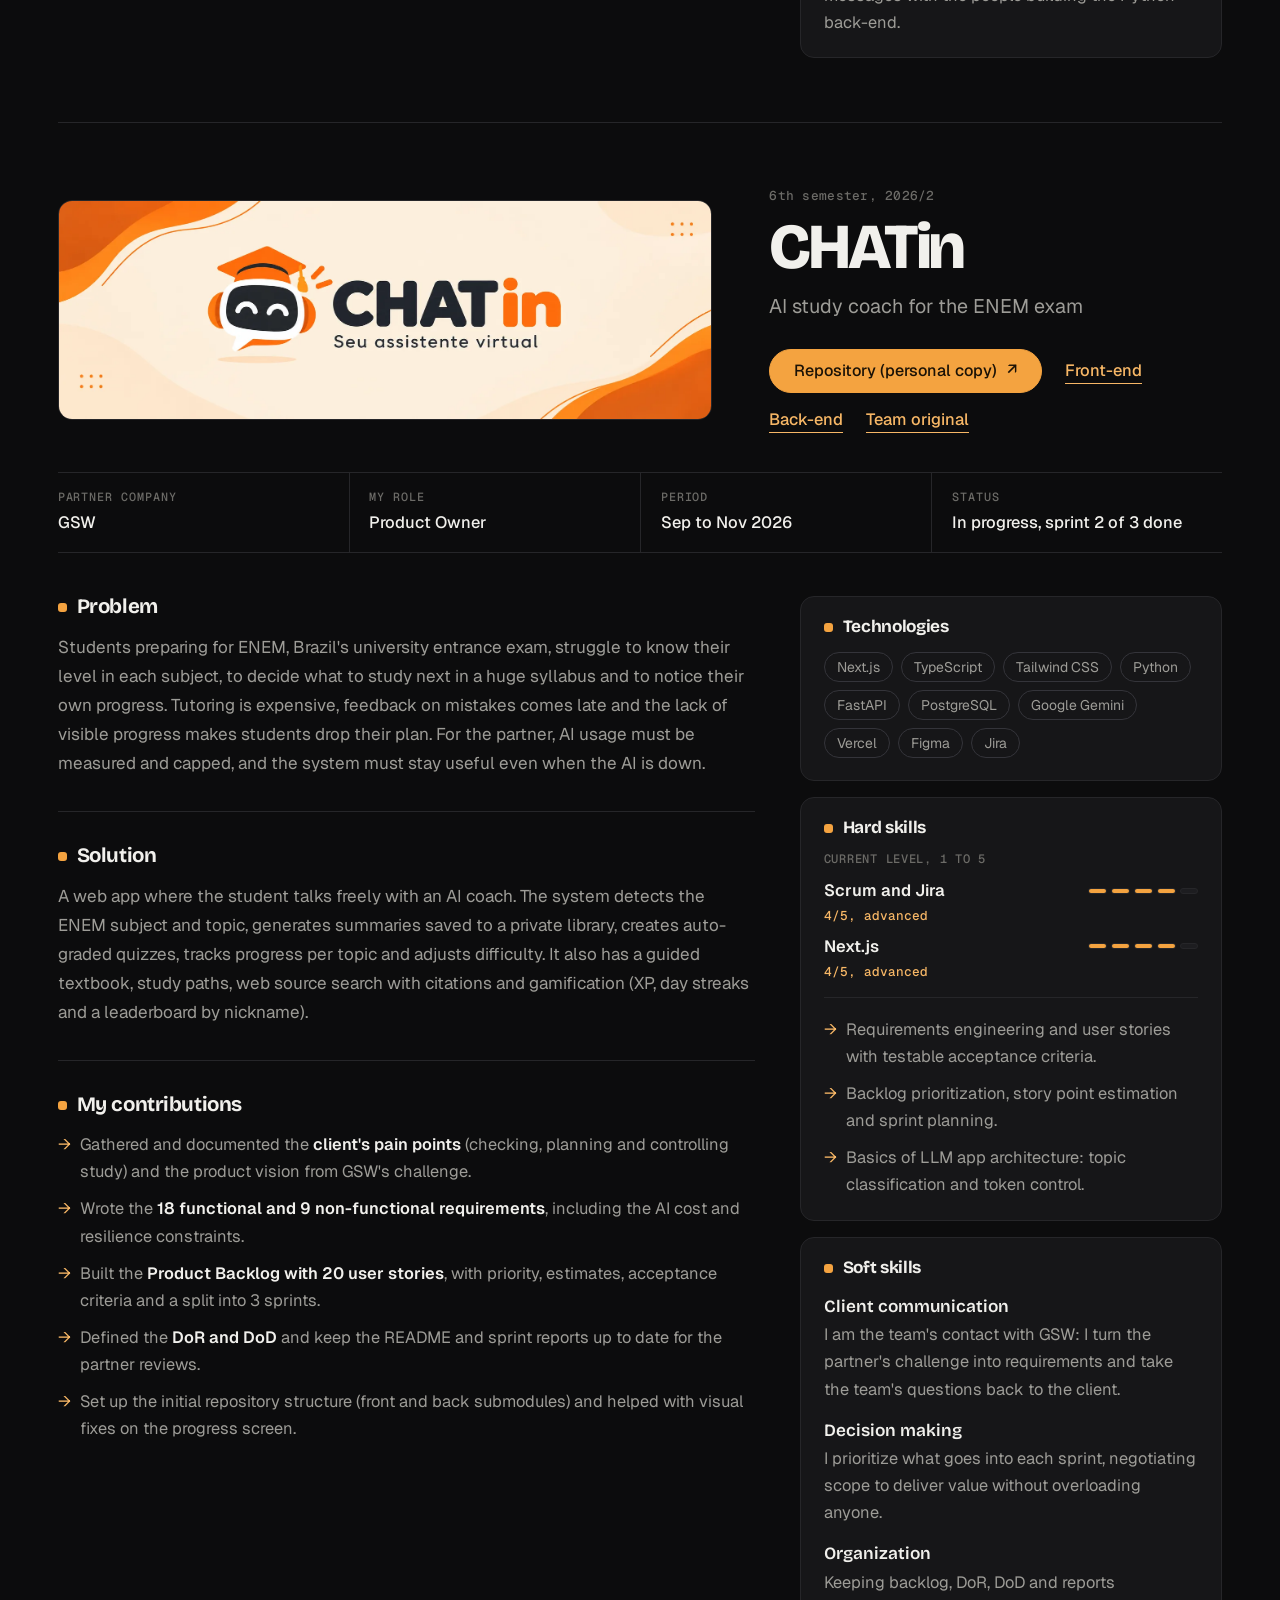
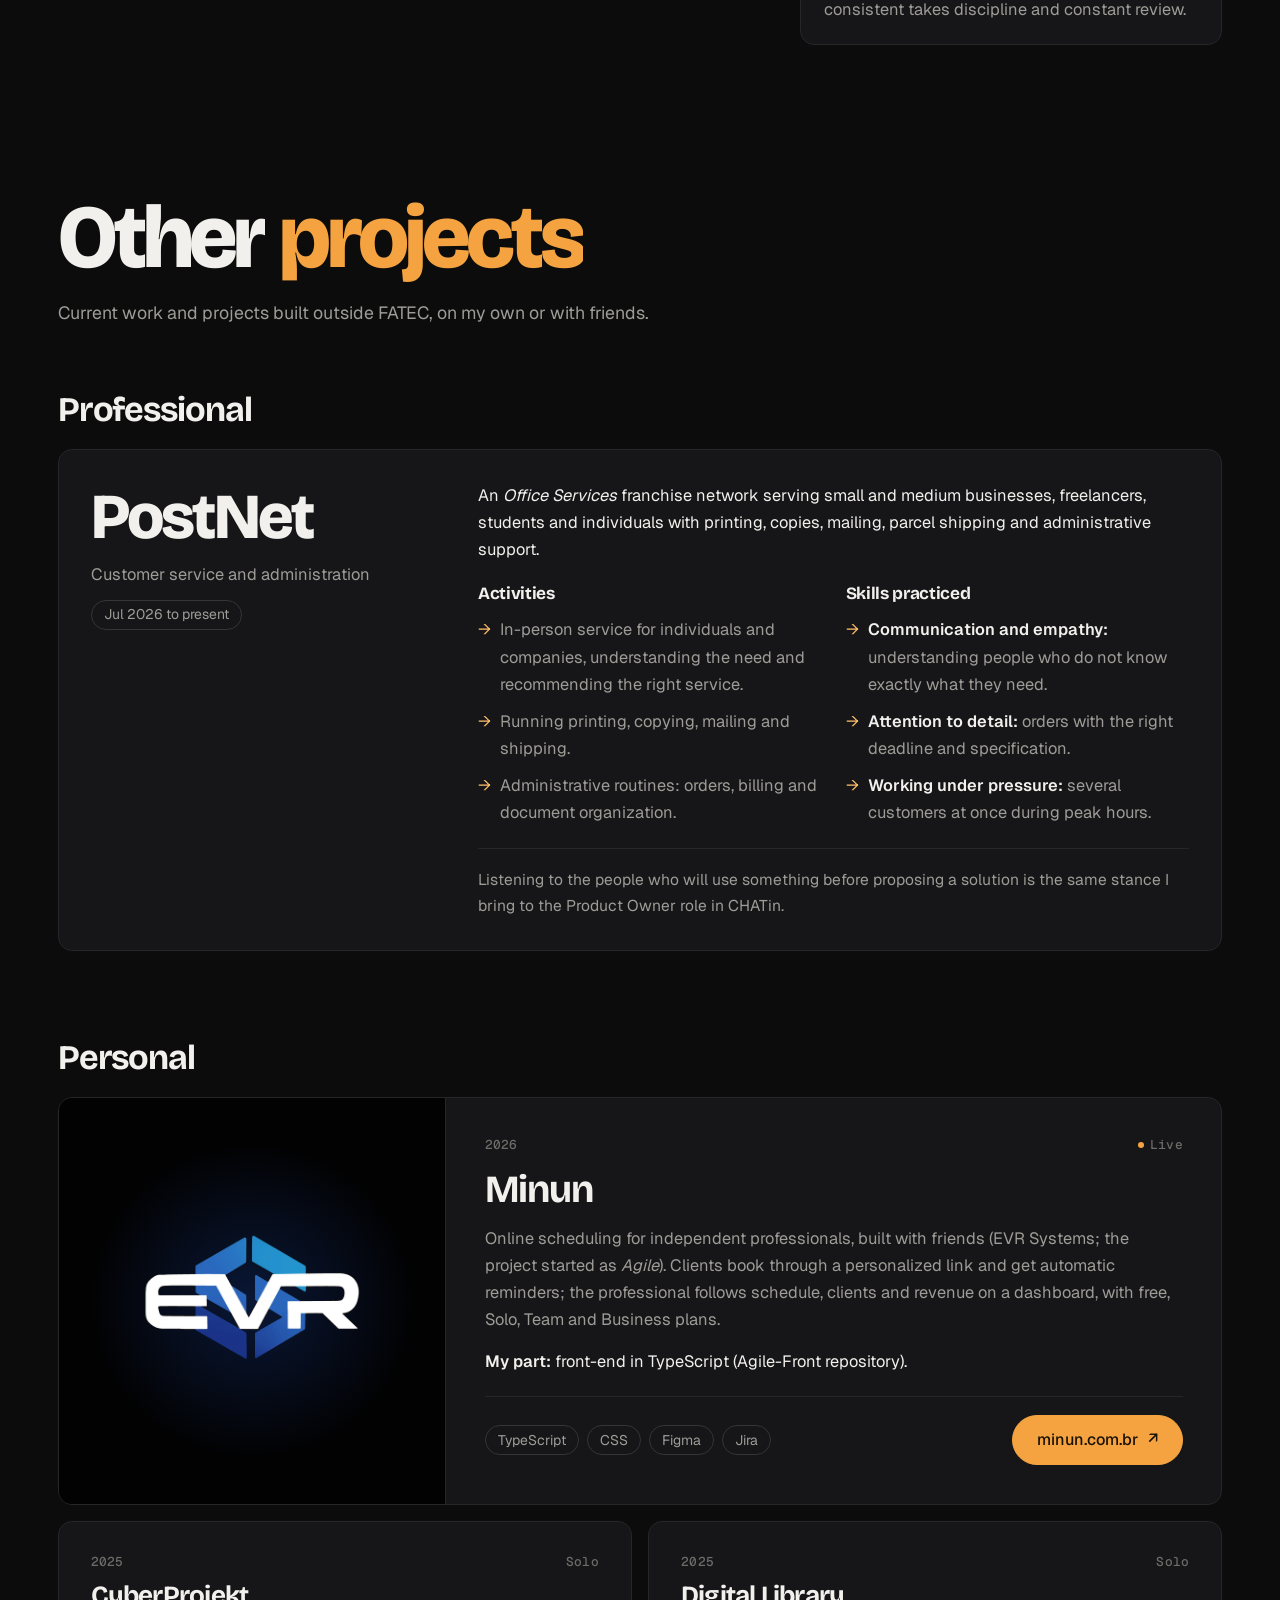
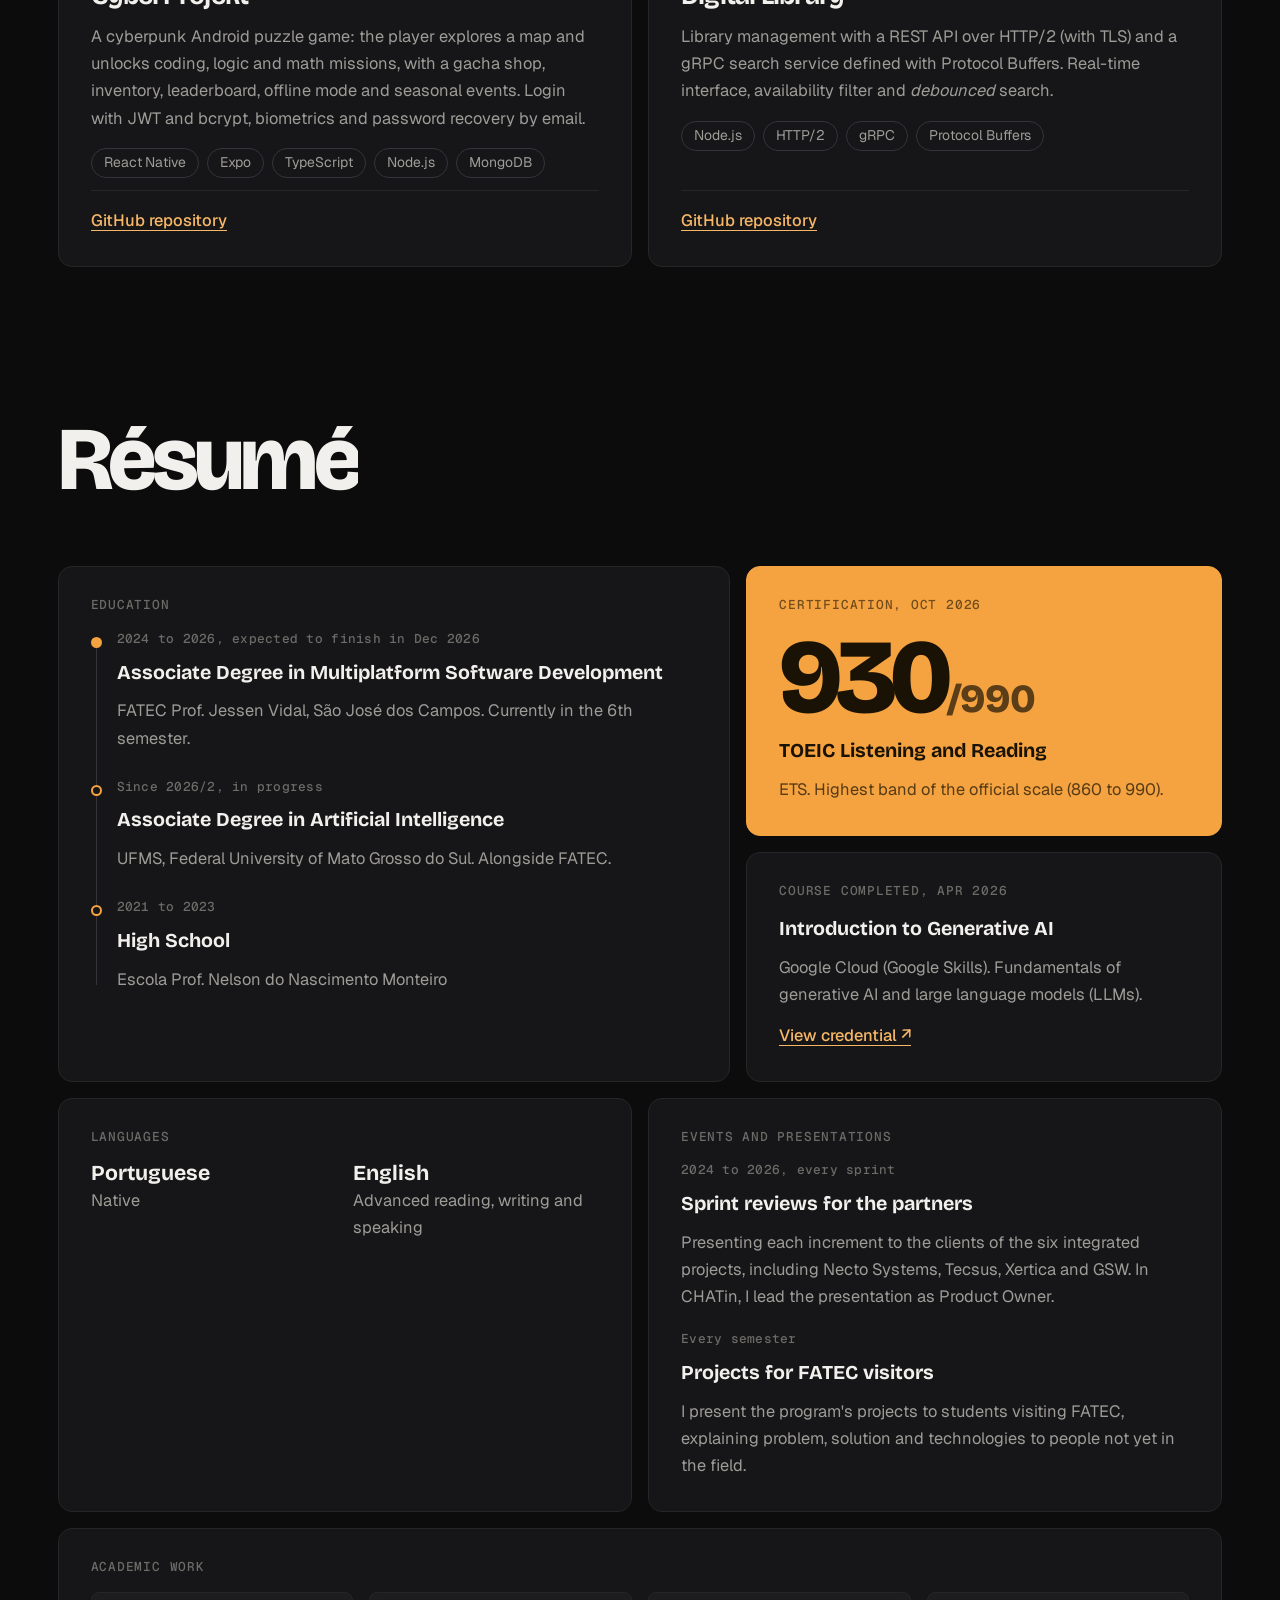
==== commit d41eb61f: "Redesenha o portfólio e atualiza a foto de perfil" ====
--- a/en.html
+++ b/en.html
@@ -3,19 +3,19 @@
 <head>
   <meta charset="utf-8">
   <meta name="viewport" content="width=device-width, initial-scale=1">
-  <title>João Vitor Rossi Ferreira — Academic Portfolio | DSM FATEC SJC</title>
-  <meta name="description" content="Academic portfolio of João Vitor Rossi Ferreira, Multiplatform Software Development student at FATEC São José dos Campos (Brazil): integrated projects (API), professional experience, personal projects and résumé.">
+  <title>João Vitor Rossi Ferreira | Academic Portfolio DSM FATEC SJC</title>
+  <meta name="description" content="Academic portfolio of João Vitor Rossi Ferreira, front-end and mobile developer in training at the Multiplatform Software Development program, FATEC São José dos Campos, Brazil.">
   <meta name="author" content="João Vitor Rossi Ferreira">
-  <meta property="og:title" content="João Vitor Rossi Ferreira — Academic Portfolio">
-  <meta property="og:description" content="Front-end and mobile developer in training — DSM, FATEC São José dos Campos.">
+  <meta property="og:title" content="João Vitor Rossi Ferreira | Academic Portfolio">
+  <meta property="og:description" content="Front-end and mobile developer in training, DSM FATEC São José dos Campos, Brazil.">
   <meta property="og:type" content="website">
-  <meta name="theme-color" content="#0c0d10">
+  <meta name="theme-color" content="#0c0c0d">
   <link rel="alternate" hreflang="pt-BR" href="index.html">
   <link rel="alternate" hreflang="en" href="en.html">
   <link rel="icon" href="assets/img/favicon.svg" type="image/svg+xml">
   <link rel="preconnect" href="https://fonts.googleapis.com">
   <link rel="preconnect" href="https://fonts.gstatic.com" crossorigin>
-  <link href="https://fonts.googleapis.com/css2?family=Geist:wght@400;500;600;700&family=Geist+Mono:wght@400;500&family=Instrument+Serif:ital@0;1&display=swap" rel="stylesheet">
+  <link href="https://fonts.googleapis.com/css2?family=Bricolage+Grotesque:opsz,wght@12..96,500..800&family=Geist:wght@400;500;600&family=Geist+Mono:wght@400;500;600&display=swap" rel="stylesheet">
   <link rel="stylesheet" href="assets/css/style.css">
   <script>
     document.documentElement.classList.add('js');
@@ -24,789 +24,813 @@
 </head>
 <body>
   <a class="skip-link" href="#conteudo">Skip to content</a>
-  <div class="scroll-progress" id="scroll-progress" aria-hidden="true"></div>
-  <div class="grain" aria-hidden="true"></div>
-
-  <header class="site-header" id="site-header">
+  <div class="progress" aria-hidden="true"></div>
+
+  <header class="site-header">
     <div class="header-inner">
-      <a class="brand" href="#topo" aria-label="Home">
-        <span class="brand-mark" aria-hidden="true">JR</span>
-        <span class="brand-text">João Vitor Rossi Ferreira</span>
-      </a>
+      <a class="brand" href="#apresentacao" aria-label="João Vitor Rossi Ferreira, home">João Rossi<b>.</b></a>
       <nav class="main-nav" id="main-nav" aria-label="Main navigation">
+        <span class="nav-pill" aria-hidden="true"></span>
         <ul>
           <li><a href="#apresentacao">About</a></li>
-          <li><a href="#projetos-api">Academic Projects</a></li>
-          <li><a href="#outros-projetos">Other Projects</a></li>
+          <li><a href="#projetos-api">Academic projects</a></li>
+          <li><a href="#outros-projetos">Other projects</a></li>
           <li><a href="#curriculo">Résumé</a></li>
           <li><a href="#contato">Contact</a></li>
         </ul>
       </nav>
       <div class="header-actions">
-        <a class="lang-btn" href="index.html" hreflang="pt-BR" lang="pt-BR" title="Ler em português" aria-label="Ler este portfólio em português"><span aria-hidden="true">PT</span><span class="on" aria-hidden="true">EN</span></a>
-        <button class="icon-btn" id="theme-toggle" type="button" aria-label="Toggle light/dark theme" title="Toggle theme">
-          <svg class="i-sun" viewBox="0 0 24 24" aria-hidden="true"><circle cx="12" cy="12" r="4"/><path d="M12 2v2M12 20v2M4.9 4.9l1.4 1.4M17.7 17.7l1.4 1.4M2 12h2M20 12h2M4.9 19.1l1.4-1.4M17.7 6.3l1.4-1.4"/></svg>
-          <svg class="i-moon" viewBox="0 0 24 24" aria-hidden="true"><path d="M21 12.8A9 9 0 1 1 11.2 3a7 7 0 0 0 9.8 9.8z"/></svg>
-        </button>
-        <button class="icon-btn menu-btn" id="menu-toggle" type="button" aria-label="Open menu" aria-expanded="false" aria-controls="main-nav">
-          <svg viewBox="0 0 24 24" aria-hidden="true"><path d="M4 7h16M4 12h16M4 17h16"/></svg>
-        </button>
+        <a class="pill-btn lang-btn" href="index.html" hreflang="pt-BR" title="Ler em português" aria-label="Ler este portfólio em português"><span lang="pt-BR">PT</span><span class="on">EN</span></a>
+        <button class="pill-btn" id="theme-toggle" type="button" aria-label="Toggle light and dark theme" data-dark="Dark" data-light="Light">Light</button>
+        <button class="pill-btn menu-btn" id="menu-toggle" type="button" aria-expanded="false" aria-controls="main-nav">Menu</button>
       </div>
     </div>
   </header>
 
   <main id="conteudo">
-    <!-- ============ 1. ABOUT ============ -->
+    <!-- 1. ABOUT -->
     <section id="apresentacao" class="hero" aria-labelledby="titulo-apresentacao">
-      <span id="topo"></span>
-      <div class="hero-glow" aria-hidden="true"><span></span><span></span></div>
-      <div class="container hero-grid">
-        <div class="hero-text">
-          <p class="eyebrow hero-in" style="--d:0"><span class="pulse" aria-hidden="true"></span>Academic Portfolio · DSM · FATEC SJC · 2026/2</p>
-          <h1 id="titulo-apresentacao" class="hero-in" style="--d:1">João Vitor <em>Rossi</em> Ferreira</h1>
-          <p class="hero-role hero-in" style="--d:2"><em>Front-end</em> and <em>mobile</em> developer in training. I turn requirements into clear interfaces, from the Figma prototype to the API integration.</p>
-          <dl class="hero-facts hero-in" style="--d:3">
-            <div><dt>Current education</dt><dd>Associate Degree in Multiplatform Software Development — 6th semester<br><span class="muted">FATEC Prof. Jessen Vidal, São José dos Campos, Brazil · 2024 – 2026</span><br><span class="muted">+ Associate Degree in Artificial Intelligence — UFMS · since 2026/2</span></dd></div>
-            <div><dt>Current position</dt><dd>PostNet — Customer Service / Administrative<br><span class="muted">since Jul 2026</span></dd></div>
+      <canvas class="hero-dots" aria-hidden="true"></canvas>
+      <div class="hero-dots-fade" aria-hidden="true"></div>
+
+      <div class="wrap hero-stage">
+        <div class="hero-copy">
+          <p class="hero-kicker"><i aria-hidden="true"></i>Academic portfolio, DSM FATEC SJC</p>
+          <h1 class="hero-name split" id="titulo-apresentacao">
+            <span class="mask" style="--i:0"><span>João Vitor</span></span>
+            <span class="mask" style="--i:1"><span><em>Rossi</em> Ferreira</span></span>
+          </h1>
+          <p class="hero-lead rv"><strong>Front-end and mobile</strong> developer in training. I turn requirements into clear interfaces, from the Figma prototype to the API integration.</p>
+          <dl class="hero-facts rv">
+            <div>
+              <dt>Current education</dt>
+              <dd><strong>Associate Degree in Multiplatform Software Development, 6th semester</strong><span>FATEC Prof. Jessen Vidal, São José dos Campos. 2024 to 2026.</span><span>Plus an Associate Degree in Artificial Intelligence at UFMS, since 2026/2.</span></dd>
+            </div>
+            <div>
+              <dt>Current work</dt>
+              <dd><strong>PostNet, customer service and administration</strong><span>Since Jul 2026.</span></dd>
+            </div>
           </dl>
-          <div class="hero-cta hero-in" style="--d:4">
-            <a class="btn btn-primary" href="#projetos-api">See projects <span aria-hidden="true">→</span></a>
-            <a class="btn" href="https://www.linkedin.com/in/jo%C3%A3o-rossi-7311a0301" target="_blank" rel="noopener">LinkedIn</a>
-            <a class="btn" href="https://github.com/joaorossiferreira" target="_blank" rel="noopener">GitHub</a>
+          <div class="hero-cta rv">
+            <a class="btn btn-primary magnetic" href="#projetos-api">See projects <span class="arr" aria-hidden="true">→</span></a>
+            <a class="btn magnetic" href="https://www.linkedin.com/in/jo%C3%A3o-rossi-7311a0301" target="_blank" rel="noopener">LinkedIn <span class="arr" aria-hidden="true">↗</span></a>
+            <a class="btn magnetic" href="https://github.com/joaorossiferreira" target="_blank" rel="noopener">GitHub <span class="arr" aria-hidden="true">↗</span></a>
           </div>
         </div>
-        <div class="hero-photo hero-in" style="--d:2">
-          <div class="photo-frame">
-            <img src="assets/img/foto.jpg" alt="Photo of João Vitor Rossi Ferreira" width="320" height="400"
-                 onerror="this.hidden=true;this.nextElementSibling.hidden=false">
-            <div class="photo-fallback" hidden aria-hidden="true">JR</div>
-          </div>
-          <p class="photo-tag"><span class="pulse" aria-hidden="true"></span>6th semester · DSM · FATEC SJC</p>
+        <figure class="hero-photo">
+          <div class="frame"><img src="assets/img/foto.jpg" alt="Photo of João Vitor Rossi Ferreira" width="320" height="400"></div>
+          <figcaption class="photo-tag"><i aria-hidden="true"></i>6th semester, DSM FATEC SJC</figcaption>
+        </figure>
+      </div>
+
+      <div class="tapes" aria-hidden="true">
+        <div class="tape tape-a"><div class="tape-track"><span>React</span><span>TypeScript</span><span>Next.js</span><span>Tailwind CSS</span><span>Flutter</span><span>React Native</span><span>Node.js</span><span>Python</span><span>FastAPI</span><span>PostgreSQL</span><span>MongoDB</span><span>Figma</span></div></div>
+        <div class="tape tape-b"><div class="tape-track"><span>Docker</span><span>GitHub Actions</span><span>Jest</span><span>Prisma</span><span>Spring Boot</span><span>Git</span><span>Jira</span><span>Scrum</span><span>UI/UX</span><span>REST APIs</span><span>Applied AI</span><span>Dart</span><span>Expo</span><span>gRPC</span></div></div>
+      </div>
+
+      <div class="wrap">
+        <div class="about">
+          <article class="cell c-sobre rv">
+            <p class="cell-label">About me</p>
+            <p>I have been studying Multiplatform Software Development at FATEC São José dos Campos since 2024. Across six integrated projects (API), I worked mostly on <strong>web front-end</strong> with React and TypeScript and on <strong>mobile</strong> with Flutter, connecting screens to REST APIs in Java, Node.js and Python.</p>
+            <p class="muted">I was also Scrum Master in the 2nd semester and I am Product Owner in the 6th. I like understanding the problem of the people who will use a system before writing the first line of code.</p>
+          </article>
+          <article class="cell c-obj rv">
+            <p class="cell-label">Goals</p>
+            <div class="goal">
+              <h4>Academic</h4>
+              <p>Graduate from FATEC in 2026/2 by delivering CHATin, go deeper into AI in the UFMS program and study software architecture and automated testing.</p>
+            </div>
+            <div class="goal">
+              <h4>Professional</h4>
+              <p>Work as a front-end and mobile developer, growing into full stack, on products with good user experience and responsible use of AI.</p>
+            </div>
+          </article>
+          <article class="cell c-int rv">
+            <p class="cell-label">Areas of interest</p>
+            <ul class="interests">
+              <li>Front-end</li>
+              <li>Mobile apps</li>
+              <li>UI/UX and prototyping</li>
+              <li>AI in products</li>
+              <li>IoT and real-time data</li>
+              <li>Agile product management</li>
+            </ul>
+          </article>
+        </div>
+
+        <!-- Technical skills with levels (Note 2 of the guidelines) -->
+        <div class="stack" id="stack">
+          <div class="stack-top">
+            <div>
+              <h2 class="stack-title split">What I use</h2>
+              <p class="scale-note">Self-assessment based on real use in projects, from 1 (heard of it) to 5 (fluent).</p>
+            </div>
+            <ol class="scale" aria-label="Level scale">
+              <li><b>1</b>Heard of it</li>
+              <li><b>2</b>Basic user</li>
+              <li><b>3</b>Independent developer</li>
+              <li><b>4</b>Advanced</li>
+              <li><b>5</b>Fluent</li>
+            </ol>
+          </div>
+          <div class="tabs" role="tablist" aria-label="Technology categories">
+            <button class="tab" role="tab" id="tab-front" aria-controls="panel-front" aria-selected="true" type="button">Front-end and mobile</button>
+            <button class="tab" role="tab" id="tab-back" aria-controls="panel-back" aria-selected="false" tabindex="-1" type="button">Back-end and data</button>
+            <button class="tab" role="tab" id="tab-tools" aria-controls="panel-tools" aria-selected="false" tabindex="-1" type="button">Tools and process</button>
+          </div>
+          <ul class="skills tab-panel" id="panel-front" role="tabpanel" aria-labelledby="tab-front">
+            <li class="skill"><div class="skill-top"><span class="skill-name">React</span><span class="skill-lvl">4/5</span></div><div class="meter" data-l="4" role="img" aria-label="Level 4 of 5"><i></i><i></i><i></i><i></i><i></i></div><p class="skill-where"><b>Advanced.</b> ProStock, NectoPoint, SkyTrack</p></li>
+            <li class="skill"><div class="skill-top"><span class="skill-name">TypeScript</span><span class="skill-lvl">4/5</span></div><div class="meter" data-l="4" role="img" aria-label="Level 4 of 5"><i></i><i></i><i></i><i></i><i></i></div><p class="skill-where"><b>Advanced.</b> NectoPoint, SkyTrack, CyberProjekt</p></li>
+            <li class="skill"><div class="skill-top"><span class="skill-name">HTML and CSS</span><span class="skill-lvl">4/5</span></div><div class="meter" data-l="4" role="img" aria-label="Level 4 of 5"><i></i><i></i><i></i><i></i><i></i></div><p class="skill-where"><b>Advanced.</b> Every web project</p></li>
+            <li class="skill"><div class="skill-top"><span class="skill-name">Tailwind CSS</span><span class="skill-lvl">4/5</span></div><div class="meter" data-l="4" role="img" aria-label="Level 4 of 5"><i></i><i></i><i></i><i></i><i></i></div><p class="skill-where"><b>Advanced.</b> ProStock, NectoPoint, SkyTrack</p></li>
+            <li class="skill"><div class="skill-top"><span class="skill-name">JavaScript</span><span class="skill-lvl">4/5</span></div><div class="meter" data-l="4" role="img" aria-label="Level 4 of 5"><i></i><i></i><i></i><i></i><i></i></div><p class="skill-where"><b>Advanced.</b> Smart Farming, Digital Library</p></li>
+            <li class="skill"><div class="skill-top"><span class="skill-name">Flutter and Dart</span><span class="skill-lvl">4/5</span></div><div class="meter" data-l="4" role="img" aria-label="Level 4 of 5"><i></i><i></i><i></i><i></i><i></i></div><p class="skill-where"><b>Advanced.</b> Themis</p></li>
+            <li class="skill"><div class="skill-top"><span class="skill-name">React Native and Expo</span><span class="skill-lvl">4/5</span></div><div class="meter" data-l="4" role="img" aria-label="Level 4 of 5"><i></i><i></i><i></i><i></i><i></i></div><p class="skill-where"><b>Advanced.</b> CyberProjekt</p></li>
+            <li class="skill"><div class="skill-top"><span class="skill-name">Next.js</span><span class="skill-lvl">4/5</span></div><div class="meter" data-l="4" role="img" aria-label="Level 4 of 5"><i></i><i></i><i></i><i></i><i></i></div><p class="skill-where"><b>Advanced.</b> CHATin</p></li>
+          </ul>
+          <ul class="skills tab-panel" id="panel-back" role="tabpanel" aria-labelledby="tab-back" hidden>
+            <li class="skill"><div class="skill-top"><span class="skill-name">Node.js and Prisma</span><span class="skill-lvl">4/5</span></div><div class="meter" data-l="4" role="img" aria-label="Level 4 of 5"><i></i><i></i><i></i><i></i><i></i></div><p class="skill-where"><b>Advanced.</b> ProStock, SkyTrack, CyberProjekt</p></li>
+            <li class="skill"><div class="skill-top"><span class="skill-name">Python</span><span class="skill-lvl">4/5</span></div><div class="meter" data-l="4" role="img" aria-label="Level 4 of 5"><i></i><i></i><i></i><i></i><i></i></div><p class="skill-where"><b>Advanced.</b> Smart Farming, Z-Score, AI agent</p></li>
+            <li class="skill"><div class="skill-top"><span class="skill-name">SQL (MySQL and PostgreSQL)</span><span class="skill-lvl">4/5</span></div><div class="meter" data-l="4" role="img" aria-label="Level 4 of 5"><i></i><i></i><i></i><i></i><i></i></div><p class="skill-where"><b>Advanced.</b> Smart Farming, SkyTrack, CHATin</p></li>
+            <li class="skill"><div class="skill-top"><span class="skill-name">MongoDB</span><span class="skill-lvl">4/5</span></div><div class="meter" data-l="4" role="img" aria-label="Level 4 of 5"><i></i><i></i><i></i><i></i><i></i></div><p class="skill-where"><b>Advanced.</b> SkyTrack, CyberProjekt</p></li>
+            <li class="skill"><div class="skill-top"><span class="skill-name">FastAPI and Flask</span><span class="skill-lvl">2/5</span></div><div class="meter" data-l="2" role="img" aria-label="Level 2 of 5"><i></i><i></i><i></i><i></i><i></i></div><p class="skill-where"><b>Basic user.</b> Smart Farming, Themis</p></li>
+            <li class="skill"><div class="skill-top"><span class="skill-name">Java and Spring Boot</span><span class="skill-lvl">2/5</span></div><div class="meter" data-l="2" role="img" aria-label="Level 2 of 5"><i></i><i></i><i></i><i></i><i></i></div><p class="skill-where"><b>Basic user.</b> NectoPoint (integration)</p></li>
+            <li class="skill"><div class="skill-top"><span class="skill-name">gRPC and HTTP/2</span><span class="skill-lvl">2/5</span></div><div class="meter" data-l="2" role="img" aria-label="Level 2 of 5"><i></i><i></i><i></i><i></i><i></i></div><p class="skill-where"><b>Basic user.</b> Digital Library</p></li>
+            <li class="skill"><div class="skill-top"><span class="skill-name">Power BI and Orange</span><span class="skill-lvl">2/5</span></div><div class="meter" data-l="2" role="img" aria-label="Level 2 of 5"><i></i><i></i><i></i><i></i><i></i></div><p class="skill-where"><b>Basic user.</b> Data analysis</p></li>
+          </ul>
+          <ul class="skills tab-panel" id="panel-tools" role="tabpanel" aria-labelledby="tab-tools" hidden>
+            <li class="skill"><div class="skill-top"><span class="skill-name">Git and GitHub</span><span class="skill-lvl">4/5</span></div><div class="meter" data-l="4" role="img" aria-label="Level 4 of 5"><i></i><i></i><i></i><i></i><i></i></div><p class="skill-where"><b>Advanced.</b> Every project</p></li>
+            <li class="skill"><div class="skill-top"><span class="skill-name">Scrum and Jira</span><span class="skill-lvl">4/5</span></div><div class="meter" data-l="4" role="img" aria-label="Level 4 of 5"><i></i><i></i><i></i><i></i><i></i></div><p class="skill-where"><b>Advanced.</b> Scrum Master (ProStock), PO (CHATin)</p></li>
+            <li class="skill"><div class="skill-top"><span class="skill-name">Figma</span><span class="skill-lvl">4/5</span></div><div class="meter" data-l="4" role="img" aria-label="Level 4 of 5"><i></i><i></i><i></i><i></i><i></i></div><p class="skill-where"><b>Advanced.</b> Prototypes for every API</p></li>
+            <li class="skill"><div class="skill-top"><span class="skill-name">GitHub Actions</span><span class="skill-lvl">3/5</span></div><div class="meter" data-l="3" role="img" aria-label="Level 3 of 5"><i></i><i></i><i></i><i></i><i></i></div><p class="skill-where"><b>Independent developer.</b> SkyTrack, Security Testing</p></li>
+            <li class="skill"><div class="skill-top"><span class="skill-name">Docker</span><span class="skill-lvl">3/5</span></div><div class="meter" data-l="3" role="img" aria-label="Level 3 of 5"><i></i><i></i><i></i><i></i><i></i></div><p class="skill-where"><b>Independent developer.</b> Smart Farming, Themis</p></li>
+            <li class="skill"><div class="skill-top"><span class="skill-name">Jest</span><span class="skill-lvl">2/5</span></div><div class="meter" data-l="2" role="img" aria-label="Level 2 of 5"><i></i><i></i><i></i><i></i><i></i></div><p class="skill-where"><b>Basic user.</b> SkyTrack</p></li>
+          </ul>
         </div>
       </div>
-
-      <div class="container">
-        <ul class="stats" aria-label="Journey at a glance">
-          <li><strong data-count="6">6</strong><span>integrated projects (API) delivered or in progress</span></li>
-          <li><strong data-count="4">4</strong><span>real partner companies: Necto Systems, Tecsus, Xertica and GSW</span></li>
-          <li><strong data-count="3">3</strong><span>Scrum roles held: Dev Team, Scrum Master and Product Owner</span></li>
-          <li><strong data-count="3">3</strong><span>years of hands-on agile training (2024 – 2026)</span></li>
-        </ul>
-      </div>
-
-      <div class="marquee" aria-label="Technologies I have worked with">
-        <ul class="marquee-track">
-          <li>React</li><li>TypeScript</li><li>Flutter</li><li>Next.js</li><li>Tailwind CSS</li><li>Node.js</li><li>Python</li><li>FastAPI</li><li>PostgreSQL</li><li>MongoDB</li><li>Figma</li><li>GitHub Actions</li><li>Scrum</li>
-        </ul>
-        <ul class="marquee-track" aria-hidden="true">
-          <li>React</li><li>TypeScript</li><li>Flutter</li><li>Next.js</li><li>Tailwind CSS</li><li>Node.js</li><li>Python</li><li>FastAPI</li><li>PostgreSQL</li><li>MongoDB</li><li>Figma</li><li>GitHub Actions</li><li>Scrum</li>
-        </ul>
-      </div>
-
-      <div class="container about-grid">
-        <article class="panel">
-          <h2 class="panel-title">About me</h2>
-          <p>I have been studying Multiplatform Software Development at FATEC São José dos Campos since 2024. Across six integrated projects (API), I worked mainly on <strong>web front-end (React + TypeScript)</strong> and <strong>mobile (Flutter)</strong>, integrating interfaces with REST APIs built in Java, Node.js and Python. I also served as <strong>Scrum Master</strong> (2nd semester) and <strong>Product Owner</strong> (6th semester), which gave me a product perspective beyond the code.</p>
-          <p>I enjoy turning messy requirements into clear, working screens, and understanding the user's problem before writing the first line of code.</p>
+    </section>
+
+    <!-- 2.1 ACADEMIC PROJECTS (API) -->
+    <section id="projetos-api" class="section" aria-labelledby="titulo-api">
+      <div class="wrap">
+        <header class="sec-head">
+          <h2 class="sec-title split" id="titulo-api">Academic <em>projects</em></h2>
+          <p class="sec-intro rv">Six semesters, six real partners, one Scrum team per project. The timeline follows your reading and jumps straight to each semester. Repositories point to the copy (fork) on my account.</p>
+        </header>
+
+        <nav class="tl rv" aria-label="Timeline of the integrated projects">
+          <a class="tl-item" href="#api-1"><span class="tl-sem">1st sem. 2024/1</span><span class="tl-name">Smart Farming</span><span class="tl-role">Dev Team</span></a>
+          <a class="tl-item" href="#api-2"><span class="tl-sem">2nd sem. 2024/2</span><span class="tl-name">ProStock</span><span class="tl-role">Scrum Master</span></a>
+          <a class="tl-item" href="#api-3"><span class="tl-sem">3rd sem. 2025/1</span><span class="tl-name">NectoPoint</span><span class="tl-role">Dev Team, front-end</span></a>
+          <a class="tl-item" href="#api-4"><span class="tl-sem">4th sem. 2025/2</span><span class="tl-name">SkyTrack</span><span class="tl-role">Dev Team, front-end</span></a>
+          <a class="tl-item" href="#api-5"><span class="tl-sem">5th sem. 2026/1</span><span class="tl-name">Themis</span><span class="tl-role">Dev Team, mobile</span></a>
+          <a class="tl-item" href="#api-6"><span class="tl-sem">6th sem. 2026/2</span><span class="tl-name">CHATin</span><span class="tl-role">Product Owner</span></a>
+        </nav>
+
+        <article class="project" id="api-1" aria-labelledby="api-1-t">
+          <div class="project-inner">
+            <header class="m-head">
+              <div>
+                <p class="when">1st semester, 2024/1</p>
+                <h3 class="m-title" id="api-1-t">Smart Farming</h3>
+                <p class="m-sub">Greenhouse monitoring</p>
+              </div>
+              <div class="m-links">
+                <a class="btn btn-primary" href="https://github.com/joaorossiferreira/Projeto-Smart-Farming" target="_blank" rel="noopener">Repository (personal copy) <span class="arr" aria-hidden="true">↗</span></a>
+                <a class="link" href="https://github.com/CyberScrums/Projeto-Smart-Farming" target="_blank" rel="noopener">Team original</a>
+              </div>
+            </header>
+            <dl class="m-facts">
+              <div><dt>Partner</dt><dd>Inove team, Advanced Manufacturing (FATEC SJC)</dd></div>
+              <div><dt>My role</dt><dd>Dev Team</dd></div>
+              <div><dt>Period</dt><dd>Mar to Jun 2024</dd></div>
+              <div><dt>Status</dt><dd>Completed, 4 of 4 sprints</dd></div>
+            </dl>
+            <figure class="m-shot">
+              <img src="assets/img/smartfarming.webp" alt="Smart Farming screens: sensor averages and charts per variable" loading="lazy" width="2400" height="1200">
+              <figcaption>Real screens from the final MVP. <a class="link" href="assets/media/smartfarming.gif" target="_blank" rel="noopener">See the animated demo</a></figcaption>
+            </figure>
+            <div class="m-body">
+              <div class="m-main">
+                <section class="m-block">
+                  <h4>Problem</h4>
+                  <p>The partner team collected sensor data from a greenhouse (temperature, soil and air humidity, water volume), but processed and analyzed everything by hand in spreadsheets. The process was slow, error-prone and made it hard to notice quickly when a condition left the ideal range for the crop.</p>
+                </section>
+                <section class="m-block">
+                  <h4>Solution</h4>
+                  <p>A website that receives the files generated by the sensors, stores the readings in a database and processes them automatically, showing charts per variable, a data table, averages, a date filter and alerts when values go beyond defined limits.</p>
+                </section>
+                <section class="m-block">
+                  <h4>My contributions</h4>
+                  <ul class="bullets">
+                    <li>Set up the Flask virtual environment used by the team.</li>
+                    <li>Information architecture and screen prototyping in Figma.</li>
+                    <li>Interfaces with the sensor charts and an easy-to-read presentation of the data.</li>
+                    <li>Helped with the alert system based on predefined limits.</li>
+                  </ul>
+                </section>
+              </div>
+              <aside class="m-side">
+                <section class="m-block">
+                  <h4>Technologies</h4>
+                  <ul class="tech"><li class="chip">Python</li><li class="chip">Flask</li><li class="chip">Pandas</li><li class="chip">MySQL</li><li class="chip">HTML</li><li class="chip">CSS</li><li class="chip">Bootstrap</li><li class="chip">JavaScript</li><li class="chip">Figma</li></ul>
+                </section>
+                <section class="m-block">
+                  <h4>Hard skills</h4>
+                  <p class="lvl-cap">Current level, 1 to 5</p>
+                  <ul class="lvl-list">
+                    <li><span class="lvl-name">HTML and CSS</span><span class="meter" data-l="4" role="img" aria-label="Level 4 of 5"><i></i><i></i><i></i><i></i><i></i></span><span class="skill-lvl">4/5, advanced</span></li>
+                    <li><span class="lvl-name">Python</span><span class="meter" data-l="4" role="img" aria-label="Level 4 of 5"><i></i><i></i><i></i><i></i><i></i></span><span class="skill-lvl">4/5, advanced</span></li>
+                    <li><span class="lvl-name">Flask</span><span class="meter" data-l="2" role="img" aria-label="Level 2 of 5"><i></i><i></i><i></i><i></i><i></i></span><span class="skill-lvl">2/5, basic user</span></li>
+                  </ul>
+                  <ul class="bullets">
+                    <li>HTML, CSS and JavaScript fundamentals.</li>
+                    <li>Simple Python back-end with Flask and data handling with Pandas.</li>
+                    <li>Version control with Git and GitHub as a team.</li>
+                  </ul>
+                </section>
+                <section class="m-block">
+                  <h4>Soft skills</h4>
+                  <dl class="soft">
+                    <dt>Autonomy</dt><dd>I researched chart libraries and ways to present the data on my own, since everything was new to me.</dd>
+                    <dt>Creativity</dt><dd>I looked for simple visual formats so technical data could be understood quickly.</dd>
+                    <dt>Adapting to Scrum</dt><dd>My first experience with sprints, a backlog and incremental delivery.</dd>
+                  </dl>
+                </section>
+              </aside>
+            </div>
+          </div>
         </article>
-        <article class="panel">
-          <h2 class="panel-title">Goals</h2>
-          <h3 class="mini-title">Academic</h3>
-          <p>Graduate from FATEC in 2026/2 by delivering the 6th-semester API (CHATin), deepen my AI background through the Associate Degree in Artificial Intelligence at UFMS (started in 2026/2), and keep studying software architecture and automated testing.</p>
-          <h3 class="mini-title">Professional</h3>
-          <p>Work as a <strong>front-end / mobile developer</strong>, growing towards full stack, on products that demand a good user experience, API integration and responsible use of AI.</p>
+
+        <article class="project" id="api-2" aria-labelledby="api-2-t">
+          <div class="project-inner">
+            <header class="m-head">
+              <div>
+                <p class="when">2nd semester, 2024/2</p>
+                <h3 class="m-title" id="api-2-t">ProStock</h3>
+                <p class="m-sub">Inventory control</p>
+              </div>
+              <div class="m-links">
+                <a class="btn btn-primary" href="https://github.com/joaorossiferreira/API_2Semestre" target="_blank" rel="noopener">Repository (personal copy) <span class="arr" aria-hidden="true">↗</span></a>
+                <a class="link" href="https://github.com/EquipeSkyfall/API_2Semestre" target="_blank" rel="noopener">Team original</a>
+              </div>
+            </header>
+            <dl class="m-facts">
+              <div><dt>Partner</dt><dd>Prof. Claudio Lima (academic client)</dd></div>
+              <div><dt>My role</dt><dd>Scrum Master</dd></div>
+              <div><dt>Period</dt><dd>Sep to Dec 2024</dd></div>
+              <div><dt>Status</dt><dd>Completed, 4 of 4 sprints</dd></div>
+            </dl>
+            <figure class="m-shot">
+              <img src="assets/img/prostock.webp" alt="ProStock screens: supplier registration and product list with a details panel" loading="lazy" width="2400" height="1200">
+              <figcaption>Real screens from the final MVP. <a class="link" href="assets/media/prostock.mp4" target="_blank" rel="noopener">Watch the video demo (3 min)</a></figcaption>
+            </figure>
+            <div class="m-body">
+              <div class="m-main">
+                <section class="m-block">
+                  <h4>Problem</h4>
+                  <p>Manual inventory control caused recording errors and loss of traceability. Without a central system, entries, exits, suppliers and storage locations were disconnected, there were no warnings for minimum stock or upcoming expiration, and purchases were decided without reliable data.</p>
+                </section>
+                <section class="m-block">
+                  <h4>Solution</h4>
+                  <p>A web inventory system with user and product registration, hierarchical categories, entries and exits, suppliers, sectors and storage locations, automatic notifications for minimum stock and upcoming expiration, and reports to support purchasing.</p>
+                </section>
+                <section class="m-block">
+                  <h4>My contributions</h4>
+                  <ul class="bullets">
+                    <li>As <strong>Scrum Master</strong>, ran planning, dailies, review and retrospective and tracked tasks in Jira.</li>
+                    <li>Split tasks between front-end and back-end and removed technical blockers for the team.</li>
+                    <li>Organized the sprint documentation in the repository.</li>
+                    <li>Worked on the front-end CRUD screens (React and TypeScript) connected to the Node.js and Prisma API.</li>
+                  </ul>
+                </section>
+              </div>
+              <aside class="m-side">
+                <section class="m-block">
+                  <h4>Technologies</h4>
+                  <ul class="tech"><li class="chip">React</li><li class="chip">TypeScript</li><li class="chip">Tailwind CSS</li><li class="chip">Node.js</li><li class="chip">Prisma</li><li class="chip">Figma</li><li class="chip">Jira</li></ul>
+                </section>
+                <section class="m-block">
+                  <h4>Hard skills</h4>
+                  <p class="lvl-cap">Current level, 1 to 5</p>
+                  <ul class="lvl-list">
+                    <li><span class="lvl-name">Scrum and Jira</span><span class="meter" data-l="4" role="img" aria-label="Level 4 of 5"><i></i><i></i><i></i><i></i><i></i></span><span class="skill-lvl">4/5, advanced</span></li>
+                    <li><span class="lvl-name">Node.js and Prisma</span><span class="meter" data-l="4" role="img" aria-label="Level 4 of 5"><i></i><i></i><i></i><i></i><i></i></span><span class="skill-lvl">4/5, advanced</span></li>
+                  </ul>
+                  <ul class="bullets">
+                    <li>First use of React, TypeScript and Tailwind in a real project.</li>
+                    <li>CRUD operations integrated with a REST API using an ORM.</li>
+                    <li>Backlog and sprint management in Jira.</li>
+                  </ul>
+                </section>
+                <section class="m-block">
+                  <h4>Soft skills</h4>
+                  <dl class="soft">
+                    <dt>Leadership</dt><dd>I split tasks evenly and followed daily progress, keeping meetings short and to the point.</dd>
+                    <dt>Organization</dt><dd>I broke the project into modules so front-end and back-end could work in parallel.</dd>
+                    <dt>Mediation</dt><dd>As facilitator, I balanced deadlines and different opinions inside the team.</dd>
+                  </dl>
+                </section>
+              </aside>
+            </div>
+          </div>
         </article>
-        <article class="panel">
-          <h2 class="panel-title">Areas of interest</h2>
-          <ul class="chips" aria-label="Areas of interest">
-            <li>Front-end development</li>
-            <li>Mobile apps (Flutter / React Native)</li>
-            <li>UI/UX and prototyping</li>
-            <li>AI applied to products (LLMs)</li>
-            <li>IoT and real-time data</li>
-            <li>Agile product management</li>
-          </ul>
+
+        <article class="project" id="api-3" aria-labelledby="api-3-t">
+          <div class="project-inner">
+            <header class="m-head">
+              <div>
+                <p class="when">3rd semester, 2025/1</p>
+                <h3 class="m-title" id="api-3-t">NectoPoint</h3>
+                <p class="m-sub">Electronic timesheet management</p>
+              </div>
+              <div class="m-links">
+                <a class="btn btn-primary" href="https://github.com/joaorossiferreira/nectopoint" target="_blank" rel="noopener">Repository (personal copy) <span class="arr" aria-hidden="true">↗</span></a>
+                <a class="link" href="https://github.com/joaorossiferreira/nectopoint-front" target="_blank" rel="noopener">Front-end</a>
+                <a class="link" href="https://github.com/joaorossiferreira/nectopoint-back" target="_blank" rel="noopener">Back-end</a>
+                <a class="link" href="https://github.com/Equipe-Skyfall/nectopoint" target="_blank" rel="noopener">Team original</a>
+              </div>
+            </header>
+            <dl class="m-facts">
+              <div><dt>Partner company</dt><dd>Necto Systems</dd></div>
+              <div><dt>My role</dt><dd>Dev Team, front-end</dd></div>
+              <div><dt>Period</dt><dd>Mar to May 2025</dd></div>
+              <div><dt>Status</dt><dd>Completed, 3 of 3 sprints</dd></div>
+            </dl>
+            <figure class="m-shot">
+              <img src="assets/img/nectopoint.webp" alt="NectoPoint screens: clock-in and request form" loading="lazy" width="2400" height="1200">
+              <figcaption>Clock-in and the Requests module, which I built. Captured running the project locally with sample data.</figcaption>
+            </figure>
+            <div class="m-body">
+              <div class="m-main">
+                <section class="m-block">
+                  <h4>Problem</h4>
+                  <p>Manual time tracking caused errors and inconsistencies in hours worked, and there was no single place to handle overtime, vacations, days off and absence justifications. Employee requests and manager approvals were scattered, and decisions about hour banks and schedules were made without reliable data.</p>
+                </section>
+                <section class="m-block">
+                  <h4>Solution</h4>
+                  <p>A web time tracking system. Employees clock in, clock out and log breaks, check their history and open requests (vacation, day off, overtime, excused absence with a medical certificate and time adjustments). Managers approve or reject, adjust entries and follow overtime and absence reports, calculated under Brazilian labor law (CLT).</p>
+                </section>
+                <section class="m-block">
+                  <h4>My contributions</h4>
+                  <ul class="bullets">
+                    <li>Figma prototyping and a <strong>navigation bar</strong> adapted to each profile (employee and manager).</li>
+                    <li>The complete <strong>Requests</strong> module: vacation, day off, overtime and excused absence, with <strong>file attachments</strong>.</li>
+                    <li><strong>Request approval</strong> flow for managers.</li>
+                    <li><strong>Time entry editing</strong>, including for shifts already closed.</li>
+                    <li>Typing with TypeScript <em>enums</em> and interfaces and a hook to standardize JSON requests to the Java API.</li>
+                  </ul>
+                </section>
+              </div>
+              <aside class="m-side">
+                <section class="m-block">
+                  <h4>Technologies</h4>
+                  <ul class="tech"><li class="chip">React</li><li class="chip">TypeScript</li><li class="chip">Tailwind CSS</li><li class="chip">Java</li><li class="chip">Spring Boot</li><li class="chip">Figma</li><li class="chip">Jira</li></ul>
+                </section>
+                <section class="m-block">
+                  <h4>Hard skills</h4>
+                  <p class="lvl-cap">Current level, 1 to 5</p>
+                  <ul class="lvl-list">
+                    <li><span class="lvl-name">React and TypeScript</span><span class="meter" data-l="4" role="img" aria-label="Level 4 of 5"><i></i><i></i><i></i><i></i><i></i></span><span class="skill-lvl">4/5, advanced</span></li>
+                    <li><span class="lvl-name">Java and Spring Boot</span><span class="meter" data-l="2" role="img" aria-label="Level 2 of 5"><i></i><i></i><i></i><i></i><i></i></span><span class="skill-lvl">2/5, basic user</span></li>
+                  </ul>
+                  <ul class="bullets">
+                    <li>Strongly typed TypeScript (enums and interfaces) in React.</li>
+                    <li>Integration with a Spring Boot REST API, including file upload.</li>
+                    <li>Writing custom hooks.</li>
+                  </ul>
+                </section>
+                <section class="m-block">
+                  <h4>Soft skills</h4>
+                  <dl class="soft">
+                    <dt>Proactivity</dt><dd>Early on I was slow to start my tasks and delayed parts that depended on the front-end. From Sprint 2 on I picked up tasks earlier. A real improvement, though not a complete one.</dd>
+                    <dt>Communication</dt><dd>Communication between front and back was a team failure, and I had a part in it. I learned to agree on API contracts early and took that into the next projects.</dd>
+                    <dt>Teamwork</dt><dd>When the Scrum Master changed I had to adapt to a different dynamic. I stayed available both to help and to ask for help.</dd>
+                  </dl>
+                </section>
+              </aside>
+            </div>
+          </div>
+        </article>
+
+        <article class="project" id="api-4" aria-labelledby="api-4-t">
+          <div class="project-inner">
+            <header class="m-head">
+              <div>
+                <p class="when">4th semester, 2025/2</p>
+                <h3 class="m-title" id="api-4-t">SkyTrack</h3>
+                <p class="m-sub">Weather monitoring and risk alerts</p>
+              </div>
+              <div class="m-links">
+                <a class="btn btn-primary" href="https://github.com/joaorossiferreira/skytrack" target="_blank" rel="noopener">Repository (personal copy) <span class="arr" aria-hidden="true">↗</span></a>
+                <a class="link" href="https://github.com/joaorossiferreira/skytrack-front" target="_blank" rel="noopener">Front-end</a>
+                <a class="link" href="https://github.com/joaorossiferreira/skytrack-back" target="_blank" rel="noopener">Back-end</a>
+                <a class="link" href="https://github.com/Equipe-Skyfall/skytrack" target="_blank" rel="noopener">Team original</a>
+              </div>
+            </header>
+            <dl class="m-facts">
+              <div><dt>Partner company</dt><dd>Tecsus</dd></div>
+              <div><dt>My role</dt><dd>Dev Team, front-end</dd></div>
+              <div><dt>Period</dt><dd>Sep to Nov 2025</dd></div>
+              <div><dt>Status</dt><dd>Completed, 3 of 3 sprints</dd></div>
+            </dl>
+            <figure class="m-shot">
+              <img src="assets/img/skytrack.webp" alt="SkyTrack screens: rain gauge stations and real-time weather dashboard" loading="lazy" width="2400" height="1200">
+              <figcaption>Real system screens. <a class="link" href="assets/media/skytrack.mp4" target="_blank" rel="noopener">Watch the final MVP demo (2 min)</a></figcaption>
+            </figure>
+            <div class="m-body">
+              <div class="m-main">
+                <section class="m-block">
+                  <h4>Problem</h4>
+                  <p>The client had no real-time access to rain, wind, humidity, temperature and pressure data, which made it hard to anticipate floods and landslides. Stations from different manufacturers use different formats, so the data could not be gathered in one place, and the information was not understandable for lay people (students and residents).</p>
+                </section>
+                <section class="m-block">
+                  <h4>Solution</h4>
+                  <p>A platform that receives data from low-cost weather stations (ESP32 with sensors), with a dynamic data model that accepts different stations and parameters. Data shows up in a dashboard with history and reports, alert rules trigger automatic risk notifications and an educational area explains in plain language how the measurements are calculated.</p>
+                </section>
+                <section class="m-block">
+                  <h4>My contributions</h4>
+                  <p class="note">I was the team member with the most commits in the front-end repository.</p>
+                  <ul class="bullets">
+                    <li>Front-end base: <strong>sidebar, routes, login screen</strong> and security hardening in <code>AuthContext</code>.</li>
+                    <li><strong>Stations, Parameters, History</strong> and <strong>Reports with CSV export</strong> pages.</li>
+                    <li>Replaced mocked data with the <strong>real back-end integration</strong>.</li>
+                    <li><strong>Alert notifications for public users</strong> and the <strong>Education</strong> page.</li>
+                    <li>Dark mode, visual consistency and folder structure refactoring.</li>
+                    <li><strong>CI on GitHub Actions</strong> (front-end build) and <strong>integration tests with Jest</strong>.</li>
+                  </ul>
+                </section>
+              </div>
+              <aside class="m-side">
+                <section class="m-block">
+                  <h4>Technologies</h4>
+                  <ul class="tech"><li class="chip">React</li><li class="chip">TypeScript</li><li class="chip">Tailwind CSS</li><li class="chip">Node.js</li><li class="chip">Prisma</li><li class="chip">PostgreSQL</li><li class="chip">MongoDB</li><li class="chip">ESP32 and Arduino</li><li class="chip">Jest</li><li class="chip">GitHub Actions</li><li class="chip">Vercel</li></ul>
+                </section>
+                <section class="m-block">
+                  <h4>Hard skills</h4>
+                  <p class="lvl-cap">Current level, 1 to 5</p>
+                  <ul class="lvl-list">
+                    <li><span class="lvl-name">React and TypeScript</span><span class="meter" data-l="4" role="img" aria-label="Level 4 of 5"><i></i><i></i><i></i><i></i><i></i></span><span class="skill-lvl">4/5, advanced</span></li>
+                    <li><span class="lvl-name">GitHub Actions</span><span class="meter" data-l="3" role="img" aria-label="Level 3 of 5"><i></i><i></i><i></i><i></i><i></i></span><span class="skill-lvl">3/5, independent developer</span></li>
+                    <li><span class="lvl-name">Jest</span><span class="meter" data-l="2" role="img" aria-label="Level 2 of 5"><i></i><i></i><i></i><i></i><i></i></span><span class="skill-lvl">2/5, basic user</span></li>
+                  </ul>
+                  <ul class="bullets">
+                    <li>React front-end architecture with an auth context and protected routes.</li>
+                    <li>Time series visualization and data export.</li>
+                    <li>Continuous integration and automated testing.</li>
+                  </ul>
+                </section>
+                <section class="m-block">
+                  <h4>Soft skills</h4>
+                  <dl class="soft">
+                    <dt>Initiative</dt><dd>I took on CI and tests, outside the visual side, when I saw the team had no automated checks before merging.</dd>
+                    <dt>Communication</dt><dd>I wrote the educational content for people outside the field, explaining the technical logic in simple language.</dd>
+                    <dt>Collaboration</dt><dd>I reviewed and merged teammates' pull requests, keeping the dev, test and main branches in sync.</dd>
+                  </dl>
+                </section>
+              </aside>
+            </div>
+          </div>
+        </article>
+
+        <article class="project" id="api-5" aria-labelledby="api-5-t">
+          <div class="project-inner">
+            <header class="m-head">
+              <div>
+                <p class="when">5th semester, 2026/1</p>
+                <h3 class="m-title" id="api-5-t">Themis</h3>
+                <p class="m-sub">AI-assisted legal precedent analysis</p>
+              </div>
+              <div class="m-links">
+                <a class="btn btn-primary" href="https://github.com/joaorossiferreira/themis" target="_blank" rel="noopener">Repository (personal copy) <span class="arr" aria-hidden="true">↗</span></a>
+                <a class="link" href="https://github.com/joaorossiferreira/themis-app" target="_blank" rel="noopener">Flutter app</a>
+                <a class="link" href="https://github.com/joaorossiferreira/themis-back" target="_blank" rel="noopener">Back-end</a>
+                <a class="link" href="https://github.com/Equipe-Skyfall/themis" target="_blank" rel="noopener">Team original</a>
+              </div>
+            </header>
+            <dl class="m-facts">
+              <div><dt>Partner company</dt><dd>Xertica</dd></div>
+              <div><dt>My role</dt><dd>Dev Team, mobile app</dd></div>
+              <div><dt>Period</dt><dd>Mar to May 2026</dd></div>
+              <div><dt>Status</dt><dd>Completed</dd></div>
+            </dl>
+            <figure class="m-shot">
+              <img src="assets/img/themis.webp" alt="Themis app screens: login and precedents found with similarity percentage" loading="lazy" width="2400" height="1200">
+              <figcaption>Real app screens. <a class="link" href="assets/media/themis.mp4" target="_blank" rel="noopener">Watch the video demo (57 s)</a></figcaption>
+            </figure>
+            <div class="m-body">
+              <div class="m-main">
+                <section class="m-block">
+                  <h4>Problem</h4>
+                  <p>Lawyers and judges must ground petitions and rulings on precedents, but rulings are spread across many courts and come in large volume. Finding the ones that really apply means reading whole decisions with no objective measure of similarity to the case, which takes time and raises the risk of relying on an inadequate or outdated precedent.</p>
+                </section>
+                <section class="m-block">
+                  <h4>Solution</h4>
+                  <p>A mobile app connected to a Python API that analyzes the petition (PDF or case description) with natural language processing, queries an indexed precedent database and returns related rulings with a similarity percentage, an applicability rating, a case summary and how each precedent relates to the case. In lawyer mode, the AI also drafts the initial petition.</p>
+                </section>
+                <section class="m-block">
+                  <h4>My contributions</h4>
+                  <p class="note">I was the team member with the most commits in the app repository.</p>
+                  <ul class="bullets">
+                    <li><strong>Login and sign-up</strong> screens, app routes and the petition upload integration.</li>
+                    <li><strong>Track 1 (lawyer mode)</strong>: petition generation with a court filter (STF, STJ, TST, TRF, TRT) and asynchronous <em>polling</em> integration with the API.</li>
+                    <li>Result screen with the petition in Markdown, precedents with relevance badge and similarity, and a <em>bottom sheet</em> to edit and regenerate.</li>
+                    <li><strong>Petition summary and history</strong>, draft ruling and <strong>PDF export</strong>.</li>
+                    <li>JWT authentication with the FastAPI API and a final round of testing and fixes.</li>
+                  </ul>
+                </section>
+              </div>
+              <aside class="m-side">
+                <section class="m-block">
+                  <h4>Technologies</h4>
+                  <ul class="tech"><li class="chip">Flutter</li><li class="chip">Dart</li><li class="chip">flutter_hooks</li><li class="chip">Python</li><li class="chip">FastAPI</li><li class="chip">MongoDB</li><li class="chip">LLM and NLP</li><li class="chip">JWT</li><li class="chip">Docker</li><li class="chip">Figma</li></ul>
+                </section>
+                <section class="m-block">
+                  <h4>Hard skills</h4>
+                  <p class="lvl-cap">Current level, 1 to 5</p>
+                  <ul class="lvl-list">
+                    <li><span class="lvl-name">Flutter and Dart</span><span class="meter" data-l="4" role="img" aria-label="Level 4 of 5"><i></i><i></i><i></i><i></i><i></i></span><span class="skill-lvl">4/5, advanced</span></li>
+                    <li><span class="lvl-name">FastAPI</span><span class="meter" data-l="2" role="img" aria-label="Level 2 of 5"><i></i><i></i><i></i><i></i><i></i></span><span class="skill-lvl">2/5, basic user</span></li>
+                  </ul>
+                  <ul class="bullets">
+                    <li>Mobile with Flutter and Dart and reactive state with <code>flutter_hooks</code>.</li>
+                    <li>Consuming asynchronous APIs (polling) with loading and error states.</li>
+                    <li>Markdown rendering and PDF generation in the app.</li>
+                  </ul>
+                </section>
+                <section class="m-block">
+                  <h4>Soft skills</h4>
+                  <dl class="soft">
+                    <dt>Adaptability</dt><dd>I learned Flutter during the project, new to me and to most of the team, and still delivered Track 1 within the sprints.</dd>
+                    <dt>Autonomy</dt><dd>I made UX and screen organization decisions without needing constant approval, which reduced rework.</dd>
+                    <dt>Teamwork</dt><dd>I aligned API contracts, the polling flow and error messages with the people building the Python back-end.</dd>
+                  </dl>
+                </section>
+              </aside>
+            </div>
+          </div>
+        </article>
+
+        <article class="project" id="api-6" aria-labelledby="api-6-t">
+          <div class="project-inner">
+            <header class="m-head">
+              <div>
+                <p class="when">6th semester, 2026/2</p>
+                <h3 class="m-title" id="api-6-t">CHATin</h3>
+                <p class="m-sub">AI study coach for the ENEM exam</p>
+              </div>
+              <div class="m-links">
+                <a class="btn btn-primary" href="https://github.com/joaorossiferreira/chatin" target="_blank" rel="noopener">Repository (personal copy) <span class="arr" aria-hidden="true">↗</span></a>
+                <a class="link" href="https://github.com/joaorossiferreira/chatin-front" target="_blank" rel="noopener">Front-end</a>
+                <a class="link" href="https://github.com/joaorossiferreira/chatin-back" target="_blank" rel="noopener">Back-end</a>
+                <a class="link" href="https://github.com/Equipe-Skyfall/chatin" target="_blank" rel="noopener">Team original</a>
+              </div>
+            </header>
+            <dl class="m-facts">
+              <div><dt>Partner company</dt><dd>GSW</dd></div>
+              <div><dt>My role</dt><dd>Product Owner</dd></div>
+              <div><dt>Period</dt><dd>Sep to Nov 2026</dd></div>
+              <div><dt>Status</dt><dd>In progress, sprint 2 of 3 done</dd></div>
+            </dl>
+            <figure class="m-shot"><img src="assets/img/chatin.webp" alt="CHATin visual identity, a virtual study assistant" loading="lazy" width="1600" height="533"></figure>
+            <div class="m-body">
+              <div class="m-main">
+                <section class="m-block">
+                  <h4>Problem</h4>
+                  <p>Students preparing for ENEM, Brazil's university entrance exam, struggle to know their level in each subject, to decide what to study next in a huge syllabus and to notice their own progress. Tutoring is expensive, feedback on mistakes comes late and the lack of visible progress makes students drop their plan. For the partner, AI usage must be measured and capped, and the system must stay useful even when the AI is down.</p>
+                </section>
+                <section class="m-block">
+                  <h4>Solution</h4>
+                  <p>A web app where the student talks freely with an AI coach. The system detects the ENEM subject and topic, generates summaries saved to a private library, creates auto-graded quizzes, tracks progress per topic and adjusts difficulty. It also has a guided textbook, study paths, web source search with citations and gamification (XP, day streaks and a leaderboard by nickname).</p>
+                </section>
+                <section class="m-block">
+                  <h4>My contributions</h4>
+                  <ul class="bullets">
+                    <li>Gathered and documented the <strong>client's pain points</strong> (checking, planning and controlling study) and the product vision from GSW's challenge.</li>
+                    <li>Wrote the <strong>18 functional and 9 non-functional requirements</strong>, including the AI cost and resilience constraints.</li>
+                    <li>Built the <strong>Product Backlog with 20 user stories</strong>, with priority, estimates, acceptance criteria and a split into 3 sprints.</li>
+                    <li>Defined the <strong>DoR and DoD</strong> and keep the README and sprint reports up to date for the partner reviews.</li>
+                    <li>Set up the initial repository structure (front and back submodules) and helped with visual fixes on the progress screen.</li>
+                  </ul>
+                </section>
+              </div>
+              <aside class="m-side">
+                <section class="m-block">
+                  <h4>Technologies</h4>
+                  <ul class="tech"><li class="chip">Next.js</li><li class="chip">TypeScript</li><li class="chip">Tailwind CSS</li><li class="chip">Python</li><li class="chip">FastAPI</li><li class="chip">PostgreSQL</li><li class="chip">Google Gemini</li><li class="chip">Vercel</li><li class="chip">Figma</li><li class="chip">Jira</li></ul>
+                </section>
+                <section class="m-block">
+                  <h4>Hard skills</h4>
+                  <p class="lvl-cap">Current level, 1 to 5</p>
+                  <ul class="lvl-list">
+                    <li><span class="lvl-name">Scrum and Jira</span><span class="meter" data-l="4" role="img" aria-label="Level 4 of 5"><i></i><i></i><i></i><i></i><i></i></span><span class="skill-lvl">4/5, advanced</span></li>
+                    <li><span class="lvl-name">Next.js</span><span class="meter" data-l="4" role="img" aria-label="Level 4 of 5"><i></i><i></i><i></i><i></i><i></i></span><span class="skill-lvl">4/5, advanced</span></li>
+                  </ul>
+                  <ul class="bullets">
+                    <li>Requirements engineering and user stories with testable acceptance criteria.</li>
+                    <li>Backlog prioritization, story point estimation and sprint planning.</li>
+                    <li>Basics of LLM app architecture: topic classification and token control.</li>
+                  </ul>
+                </section>
+                <section class="m-block">
+                  <h4>Soft skills</h4>
+                  <dl class="soft">
+                    <dt>Client communication</dt><dd>I am the team's contact with GSW: I turn the partner's challenge into requirements and take the team's questions back to the client.</dd>
+                    <dt>Decision making</dt><dd>I prioritize what goes into each sprint, negotiating scope to deliver value without overloading anyone.</dd>
+                    <dt>Organization</dt><dd>Keeping backlog, DoR, DoD and reports consistent takes discipline and constant review.</dd>
+                  </dl>
+                </section>
+              </aside>
+            </div>
+          </div>
         </article>
       </div>
     </section>
 
-    <!-- ============ 2.1 ACADEMIC PROJECTS (API) ============ -->
-    <section id="projetos-api" class="section" aria-labelledby="titulo-api">
-      <div class="container">
-        <header class="section-head">
-          <p class="eyebrow">2.1 · Academic Projects</p>
-          <h2 id="titulo-api">Integrated Project-Based Learning (API)</h2>
-          <p class="lead">Every semester at FATEC, a Scrum team builds a solution for a real partner — a program called API (<em lang="pt-BR">Aprendizagem por Projetos Integrados</em>). Below is the full journey, from my first Flask website to an AI study coach. Each repository link points to the <strong>copy (fork) in my personal account</strong>, with the team's original listed next to it.</p>
+    <!-- 2.2 and 2.3 OTHER PROJECTS -->
+    <section id="outros-projetos" class="section" aria-labelledby="titulo-outros">
+      <div class="wrap">
+        <header class="sec-head">
+          <h2 class="sec-title split" id="titulo-outros">Other <em>projects</em></h2>
+          <p class="sec-intro rv">Current work and projects built outside FATEC, on my own or with friends.</p>
         </header>
 
-        <nav class="timeline" aria-label="API timeline">
-          <ol>
-            <li><a href="#api-1"><span class="t-sem">1st sem · 2024/1</span><span class="t-name">Smart Farming</span><span class="t-role">Dev Team</span></a></li>
-            <li><a href="#api-2"><span class="t-sem">2nd sem · 2024/2</span><span class="t-name">ProStock</span><span class="t-role">Scrum Master</span></a></li>
-            <li><a href="#api-3"><span class="t-sem">3rd sem · 2025/1</span><span class="t-name">NectoPoint</span><span class="t-role">Dev Team · Front</span></a></li>
-            <li><a href="#api-4"><span class="t-sem">4th sem · 2025/2</span><span class="t-name">SkyTrack</span><span class="t-role">Dev Team · Front</span></a></li>
-            <li><a href="#api-5"><span class="t-sem">5th sem · 2026/1</span><span class="t-name">Themis</span><span class="t-role">Dev Team · Mobile</span></a></li>
-            <li><a href="#api-6"><span class="t-sem">6th sem · 2026/2</span><span class="t-name">CHATin</span><span class="t-role">Product Owner</span></a></li>
-          </ol>
-        </nav>
-
-        <!-- API 6 -->
-        <article class="project" id="api-6" data-num="06" aria-labelledby="api-6-t">
-          <header class="project-head">
-            <div>
-              <p class="project-meta"><span class="tag">6th semester · 2026/2</span><span class="tag tag-status">In progress · Sprint 2 of 3 done</span></p>
-              <h3 id="api-6-t">CHATin — AI study coach for the ENEM exam</h3>
-            </div>
-            <dl class="project-facts">
-              <div><dt>Partner company</dt><dd>GSW</dd></div>
-              <div><dt>My role</dt><dd>Product Owner</dd></div>
-              <div><dt>Period</dt><dd>Sep – Nov 2026</dd></div>
-            </dl>
-          </header>
-          <figure class="project-media">
-            <img class="media-center" src="assets/img/chatin.webp" alt="CHATin project banner" loading="lazy" width="1600" height="533">
-          </figure>
-          <div class="project-body">
-            <section class="pb-block">
-              <h4>Problem</h4>
-              <p>Students preparing for the ENEM (Brazil's national university entrance exam) struggle to know their real level in each subject, to decide what to study next given the huge syllabus, and to notice their own progress. Personal tutoring is expensive, feedback on mistakes usually comes late, and the lack of visible progress leads students to abandon their study plans. On the partner's side there is also a cost constraint: AI usage has to be measured and capped, and the system must stay useful even when the AI is unavailable.</p>
-            </section>
-            <section class="pb-block">
-              <h4>Solution</h4>
-              <p>A web application where students chat freely with an AI coach. The system automatically recognizes the ENEM subject and topic being discussed, generates summaries saved to a private library, creates quizzes with answer keys and automatic grading, tracks progress per topic and adjusts the difficulty of upcoming quizzes. It includes a study-material area (a guided handbook), student-built study tracks, web source search with citations, and gamification (XP, streaks and a nickname-based ranking).</p>
-            </section>
-            <section class="pb-block">
-              <h4>Technologies</h4>
-              <ul class="tech"><li>Next.js</li><li>TypeScript</li><li>Tailwind CSS</li><li>Python</li><li>FastAPI</li><li>PostgreSQL</li><li>Google Gemini</li><li>Vercel</li><li>Figma</li><li>Jira</li></ul>
-            </section>
-            <section class="pb-block">
-              <h4>Personal contributions</h4>
-              <ul class="bullets">
-                <li>Gathered and documented the <strong>client's pain points</strong> (Verify / Plan / Control) and the product vision from the challenge presented by GSW.</li>
-                <li>Wrote the <strong>18 functional and 9 non-functional requirements</strong>, including cost and AI-resilience constraints (NFR6–NFR8).</li>
-                <li>Built the <strong>Product Backlog with 20 user stories</strong>, with priority, estimates and acceptance criteria, split into 3 sprints.</li>
-                <li>Defined the project's <strong>DoR and DoD</strong> and kept the README and sprint reports up to date for partner reviews.</li>
-                <li>Set up the initial repository structure (front/back submodules and base projects) and helped with visual adjustments on the progress screen.</li>
-              </ul>
-            </section>
-            <section class="pb-block pb-half">
-              <h4>Hard skills developed</h4>
-              <ul class="bullets">
-                <li>Requirements engineering and writing user stories with verifiable acceptance criteria.</li>
-                <li>Backlog prioritization and estimation (story points) and sprint planning.</li>
-                <li>Basics of LLM application architecture: topic classification, token control and usage-reduction strategies.</li>
-              </ul>
-            </section>
-            <section class="pb-block pb-half">
-              <h4>Soft skills practiced</h4>
-              <dl class="soft">
-                <dt>Client communication</dt><dd>I was the team's point of contact with GSW, translating the partner's challenge into objective requirements and bringing questions back to the client.</dd>
-                <dt>Decision-making</dt><dd>I had to prioritize what went into each sprint, negotiating scope with the team to deliver value without overloading anyone.</dd>
-                <dt>Organization</dt><dd>Keeping the backlog, DoR, DoD and reports consistent with each other required discipline and constant documentation reviews.</dd>
-              </dl>
-            </section>
-            <p class="links">
-              <a class="btn btn-primary" href="https://github.com/joaorossiferreira/chatin" target="_blank" rel="noopener">Repository (personal copy)</a>
-              <a class="link" href="https://github.com/joaorossiferreira/chatin-front" target="_blank" rel="noopener">Front-end</a>
-              <a class="link" href="https://github.com/joaorossiferreira/chatin-back" target="_blank" rel="noopener">Back-end</a>
-              <a class="link muted" href="https://github.com/Equipe-Skyfall/chatin" target="_blank" rel="noopener">Team original</a>
-            </p>
+        <h3 class="sub-title rv" id="projetos-profissionais">Professional</h3>
+        <article class="cell job rv">
+          <div>
+            <h4 class="job-name">PostNet</h4>
+            <p class="job-role">Customer service and administration</p>
+            <p class="job-date"><span class="chip">Jul 2026 to present</span></p>
+          </div>
+          <div>
+            <p>An <em>Office Services</em> franchise network serving small and medium businesses, freelancers, students and individuals with printing, copies, mailing, parcel shipping and administrative support.</p>
+            <div class="two">
+              <div>
+                <h4>Activities</h4>
+                <ul class="bullets">
+                  <li>In-person service for individuals and companies, understanding the need and recommending the right service.</li>
+                  <li>Running printing, copying, mailing and shipping.</li>
+                  <li>Administrative routines: orders, billing and document organization.</li>
+                </ul>
+              </div>
+              <div>
+                <h4>Skills practiced</h4>
+                <ul class="bullets">
+                  <li><strong>Communication and empathy:</strong> understanding people who do not know exactly what they need.</li>
+                  <li><strong>Attention to detail:</strong> orders with the right deadline and specification.</li>
+                  <li><strong>Working under pressure:</strong> several customers at once during peak hours.</li>
+                </ul>
+              </div>
+            </div>
+            <p class="job-note">Listening to the people who will use something before proposing a solution is the same stance I bring to the Product Owner role in CHATin.</p>
           </div>
         </article>
 
-        <!-- API 5 -->
-        <article class="project" id="api-5" data-num="05" aria-labelledby="api-5-t">
-          <header class="project-head">
-            <div>
-              <p class="project-meta"><span class="tag">5th semester · 2026/1</span></p>
-              <h3 id="api-5-t">Themis — AI-powered legal precedent analysis</h3>
-            </div>
-            <dl class="project-facts">
-              <div><dt>Partner company</dt><dd>Xertica</dd></div>
-              <div><dt>My role</dt><dd>Dev Team · Mobile app</dd></div>
-              <div><dt>Period</dt><dd>Mar – May 2026</dd></div>
-            </dl>
-          </header>
-          <figure class="project-media">
-            <img src="assets/img/themis-en.webp" alt="Themis app screens: login and list of matching precedents with similarity percentage and applicability rating" loading="lazy" width="2400" height="800">
-            <figcaption>Real app screens: login and matching precedents with similarity %. <a href="assets/media/themis.mp4" target="_blank" rel="noopener">Watch the video demo (57 s)</a></figcaption>
-          </figure>
-          <div class="project-body">
-            <section class="pb-block">
-              <h4>Problem</h4>
-              <p>Lawyers and judges must ground petitions and rulings on precedents, but court decisions are spread across many courts and come in huge volumes. Finding the precedents that truly apply means reading entire decisions with no objective measure of how similar they are to the case, which takes a lot of time and increases the risk of citing an inappropriate or outdated precedent.</p>
-            </section>
-            <section class="pb-block">
-              <h4>Solution</h4>
-              <p>A mobile app connected to a Python API that analyzes the petition (PDF or case description) with natural language processing, queries an indexed precedent database and returns related decisions with a similarity percentage, an applicability rating (applicable / possibly applicable / not applicable), a case summary and an explanation of how each precedent relates to the case. In lawyer mode, the AI also drafts the initial petition from the case description.</p>
-            </section>
-            <section class="pb-block">
-              <h4>Technologies</h4>
-              <ul class="tech"><li>Flutter</li><li>Dart</li><li>flutter_hooks</li><li>Python</li><li>FastAPI</li><li>MongoDB</li><li>LLM / NLP</li><li>JWT</li><li>Docker</li><li>Figma</li></ul>
-            </section>
-            <section class="pb-block">
-              <h4>Personal contributions</h4>
-              <p class="note">I was the top committer in the app repository.</p>
-              <ul class="bullets">
-                <li><strong>Login and sign-up</strong> screens, app routing and integration of the petition upload screen.</li>
-                <li><strong>Track 1 (lawyer mode)</strong>: petition generation screen with a court filter (STF, STJ, TST, TRF, TRT…) and asynchronous <em>polling</em> integration with the API.</li>
-                <li>Result screen with the petition rendered in Markdown and a precedent list with relevance badges and similarity %; a <em>bottom sheet</em> to edit and regenerate the petition.</li>
-                <li><strong>Petition summaries</strong>, <strong>petition history</strong>, draft rulings and <strong>PDF export</strong>.</li>
-                <li>JWT authentication with the FastAPI back-end and a final QA/bug-fix round before delivery.</li>
-              </ul>
-            </section>
-            <section class="pb-block pb-half">
-              <h4>Hard skills developed</h4>
-              <ul class="bullets">
-                <li>Mobile development with Flutter/Dart and reactive state with <code>flutter_hooks</code>.</li>
-                <li>Consuming asynchronous APIs (polling) and handling loading and error states.</li>
-                <li>Markdown rendering and PDF generation inside the app.</li>
-              </ul>
-            </section>
-            <section class="pb-block pb-half">
-              <h4>Soft skills practiced</h4>
-              <dl class="soft">
-                <dt>Adaptability</dt><dd>I learned Flutter during the project — new to me and to most of the team — and still delivered the Track 1 screens within the sprints.</dd>
-                <dt>Autonomy</dt><dd>I made UX and screen-structure decisions without needing constant sign-off, which reduced rework.</dd>
-                <dt>Teamwork</dt><dd>I aligned API contracts, the polling flow and error messages with the teammates building the Python back-end.</dd>
-              </dl>
-            </section>
-            <p class="links">
-              <a class="btn btn-primary" href="https://github.com/joaorossiferreira/themis" target="_blank" rel="noopener">Repository (personal copy)</a>
-              <a class="link" href="https://github.com/joaorossiferreira/themis-app" target="_blank" rel="noopener">Flutter app</a>
-              <a class="link" href="https://github.com/joaorossiferreira/themis-back" target="_blank" rel="noopener">Back-end</a>
-              <a class="link muted" href="https://github.com/Equipe-Skyfall/themis" target="_blank" rel="noopener">Team original</a>
-            </p>
-          </div>
-        </article>
-
-        <!-- API 4 -->
-        <article class="project" id="api-4" data-num="04" aria-labelledby="api-4-t">
-          <header class="project-head">
-            <div>
-              <p class="project-meta"><span class="tag">4th semester · 2025/2</span><span class="tag tag-ok">3/3 sprints done</span></p>
-              <h3 id="api-4-t">SkyTrack — Weather monitoring and risk alerts</h3>
-            </div>
-            <dl class="project-facts">
-              <div><dt>Partner company</dt><dd>Tecsus</dd></div>
-              <div><dt>My role</dt><dd>Dev Team · Front-end</dd></div>
-              <div><dt>Period</dt><dd>Sep – Nov 2025</dd></div>
-            </dl>
-          </header>
-          <figure class="project-media">
-            <img src="assets/img/skytrack-en.webp" alt="SkyTrack screens: real-time weather dashboard and rain gauge station list" loading="lazy" width="2400" height="800">
-            <figcaption>Real system screens: real-time dashboard and station management. <a href="assets/media/skytrack.mp4" target="_blank" rel="noopener">Watch the final MVP demo (2 min)</a></figcaption>
-          </figure>
-          <div class="project-body">
-            <section class="pb-block">
-              <h4>Problem</h4>
-              <p>The client had no real-time access to rainfall, wind, humidity, temperature and pressure data, which made it hard to anticipate risks such as floods and landslides. In addition, stations and sensors from different manufacturers use different formats, preventing the data from being gathered in one place, and the existing information was not understandable to a lay audience (students and residents).</p>
-            </section>
-            <section class="pb-block">
-              <h4>Solution</h4>
-              <p>A platform that receives data from low-cost weather stations (ESP32 microcontroller with sensors), with a dynamic data model that accepts different station and parameter types. Data is shown on a dashboard with history and reports; alert rules trigger automatic risk notifications; and an educational area explains, in plain language, how measurements and estimates are calculated.</p>
-            </section>
-            <section class="pb-block">
-              <h4>Technologies</h4>
-              <ul class="tech"><li>React</li><li>TypeScript</li><li>Tailwind CSS</li><li>Node.js</li><li>Prisma</li><li>PostgreSQL</li><li>MongoDB</li><li>ESP32 / Arduino</li><li>Jest</li><li>GitHub Actions</li><li>Vercel</li></ul>
-            </section>
-            <section class="pb-block">
-              <h4>Personal contributions</h4>
-              <p class="note">I was the top committer in the front-end repository.</p>
-              <ul class="bullets">
-                <li>Front-end foundation: <strong>sidebar, routing, login screen</strong> and hardening of the <code>AuthContext</code>.</li>
-                <li><strong>Stations, Parameters, Station history</strong> and <strong>Reports with CSV export</strong> pages.</li>
-                <li>Replaced mock data with the <strong>real back-end integration</strong>.</li>
-                <li><strong>Alert notifications for public users</strong> and the <strong>Education</strong> page.</li>
-                <li>Dark mode, visual standardization and folder-structure refactoring.</li>
-                <li><strong>CI pipeline on GitHub Actions</strong> (front-end build) and <strong>integration tests with Jest</strong>.</li>
-              </ul>
-            </section>
-            <section class="pb-block pb-half">
-              <h4>Hard skills developed</h4>
-              <ul class="bullets">
-                <li>React front-end architecture with an authentication context and protected routes.</li>
-                <li>Time-series visualization and data export.</li>
-                <li>Continuous integration (GitHub Actions) and automated testing with Jest.</li>
-              </ul>
-            </section>
-            <section class="pb-block pb-half">
-              <h4>Soft skills practiced</h4>
-              <dl class="soft">
-                <dt>Initiative</dt><dd>I took on tasks beyond the visual scope — CI and tests — when I noticed the team had no automated checks before merging.</dd>
-                <dt>Communication</dt><dd>I wrote the educational content for people outside the field, which meant explaining the technical logic in simple language.</dd>
-                <dt>Collaboration</dt><dd>I reviewed and merged teammates' pull requests, keeping the dev, test and main branches in sync.</dd>
-              </dl>
-            </section>
-            <p class="links">
-              <a class="btn btn-primary" href="https://github.com/joaorossiferreira/skytrack" target="_blank" rel="noopener">Repository (personal copy)</a>
-              <a class="link" href="https://github.com/joaorossiferreira/skytrack-front" target="_blank" rel="noopener">Front-end</a>
-              <a class="link" href="https://github.com/joaorossiferreira/skytrack-back" target="_blank" rel="noopener">Back-end</a>
-              <a class="link muted" href="https://github.com/Equipe-Skyfall/skytrack" target="_blank" rel="noopener">Team original</a>
-            </p>
-          </div>
-        </article>
-
-        <!-- API 3 -->
-        <article class="project" id="api-3" data-num="03" aria-labelledby="api-3-t">
-          <header class="project-head">
-            <div>
-              <p class="project-meta"><span class="tag">3rd semester · 2025/1</span><span class="tag tag-ok">3/3 sprints done</span></p>
-              <h3 id="api-3-t">NectoPoint — Employee time tracking</h3>
-            </div>
-            <dl class="project-facts">
-              <div><dt>Partner company</dt><dd>Necto Systems</dd></div>
-              <div><dt>My role</dt><dd>Dev Team · Front-end</dd></div>
-              <div><dt>Period</dt><dd>Mar – May 2025</dd></div>
-            </dl>
-          </header>
-          <figure class="project-media">
-            <img src="assets/img/nectopoint-en.webp" alt="NectoPoint screens: request form and employee clock-in screen" loading="lazy" width="2400" height="800">
-            <figcaption>Real front-end screens: the Requests module (built by me) and clock-in. Captured by running the project locally with sample data.</figcaption>
-          </figure>
-          <div class="project-body">
-            <section class="pb-block">
-              <h4>Problem</h4>
-              <p>Manual time recording caused errors and inconsistencies in hours worked, and there was no single place to handle overtime, vacations, days off and absence justifications. As a result, employee requests and manager approvals were scattered, and decisions about hour banks and schedules were made without reliable data.</p>
-            </section>
-            <section class="pb-block">
-              <h4>Solution</h4>
-              <p>A web time-tracking system: employees clock in, clock out and log breaks, check their history and open requests (vacation, day off, overtime, excused absence with an attached medical certificate, time adjustment). Managers approve or reject requests, adjust records and follow overtime and absence reports, with automatic calculations compliant with Brazilian labor law (CLT).</p>
-            </section>
-            <section class="pb-block">
-              <h4>Technologies</h4>
-              <ul class="tech"><li>React</li><li>TypeScript</li><li>Tailwind CSS</li><li>Java</li><li>Spring Boot</li><li>Figma</li><li>Jira</li></ul>
-            </section>
-            <section class="pb-block">
-              <h4>Personal contributions</h4>
-              <ul class="bullets">
-                <li>Figma prototyping and a <strong>navigation bar</strong> tailored to each profile (employee and manager).</li>
-                <li>The complete <strong>Requests</strong> module: vacation, day off, overtime and excused absence, with <strong>file attachments</strong> (medical certificates).</li>
-                <li>The manager's <strong>request approval</strong> flow.</li>
-                <li><strong>Time-record editing</strong>, including for shifts already closed.</li>
-                <li>Typing with TypeScript <em>enums</em> and interfaces, plus a hook to standardize JSON payloads sent to the Java API.</li>
-              </ul>
-            </section>
-            <section class="pb-block pb-half">
-              <h4>Hard skills developed</h4>
-              <ul class="bullets">
-                <li>Strongly typed TypeScript (enums, interfaces) in React.</li>
-                <li>Front-end integration with a Spring Boot REST API, including file upload.</li>
-                <li>Building custom hooks.</li>
-              </ul>
-            </section>
-            <section class="pb-block pb-half">
-              <h4>Soft skills practiced</h4>
-              <dl class="soft">
-                <dt>Proactivity</dt><dd>At first I was slow to start my tasks and delayed parts that depended on the front-end. From Sprint 2 on I began picking up tasks earlier — a real improvement, though not a complete one.</dd>
-                <dt>Communication</dt><dd>Communication between front-end and back-end was a team failure, and I had my share in it. I learned that agreeing on API contracts early avoids rework — a practice I carried into the following projects.</dd>
-                <dt>Teamwork</dt><dd>When the Scrum Master changed I had to adapt to a new dynamic; I stayed available to help and to ask for help.</dd>
-              </dl>
-            </section>
-            <p class="links">
-              <a class="btn btn-primary" href="https://github.com/joaorossiferreira/nectopoint" target="_blank" rel="noopener">Repository (personal copy)</a>
-              <a class="link" href="https://github.com/joaorossiferreira/nectopoint-front" target="_blank" rel="noopener">Front-end</a>
-              <a class="link" href="https://github.com/joaorossiferreira/nectopoint-back" target="_blank" rel="noopener">Back-end</a>
-              <a class="link muted" href="https://github.com/Equipe-Skyfall/nectopoint" target="_blank" rel="noopener">Team original</a>
-            </p>
-          </div>
-        </article>
-
-        <!-- API 2 -->
-        <article class="project" id="api-2" data-num="02" aria-labelledby="api-2-t">
-          <header class="project-head">
-            <div>
-              <p class="project-meta"><span class="tag">2nd semester · 2024/2</span><span class="tag tag-ok">4/4 sprints done</span></p>
-              <h3 id="api-2-t">ProStock — Inventory control</h3>
-            </div>
-            <dl class="project-facts">
-              <div><dt>Partner</dt><dd>Prof. Claudio Lima (academic client)</dd></div>
-              <div><dt>My role</dt><dd>Scrum Master</dd></div>
-              <div><dt>Period</dt><dd>Sep – Dec 2024</dd></div>
-            </dl>
-          </header>
-          <figure class="project-media">
-            <img src="assets/img/prostock-en.webp" alt="ProStock screens: product list with details panel and supplier registration" loading="lazy" width="2400" height="800">
-            <figcaption>Real screens from the final MVP: products with a details panel and supplier registration. <a href="assets/media/prostock.mp4" target="_blank" rel="noopener">Watch the video demo (3 min)</a></figcaption>
-          </figure>
-          <div class="project-body">
-            <section class="pb-block">
-              <h4>Problem</h4>
-              <p>Manual inventory control caused recording errors and loss of item traceability. Without a central system, stock entries, withdrawals, suppliers and storage locations were disconnected, there were no warnings for minimum stock or upcoming expiration dates, and purchasing decisions were made without reliable data.</p>
-            </section>
-            <section class="pb-block">
-              <h4>Solution</h4>
-              <p>A web inventory management system with user and product registration, hierarchical categories, stock entry and withdrawal records, registration of suppliers, sectors and storage locations, automatic notifications for minimum stock and products nearing expiration, and reports to support purchasing.</p>
-            </section>
-            <section class="pb-block">
-              <h4>Technologies</h4>
-              <ul class="tech"><li>React</li><li>TypeScript</li><li>Tailwind CSS</li><li>Node.js</li><li>Prisma</li><li>Figma</li><li>Jira</li></ul>
-            </section>
-            <section class="pb-block">
-              <h4>Personal contributions</h4>
-              <ul class="bullets">
-                <li>As <strong>Scrum Master</strong>, I ran the ceremonies (planning, dailies, review and retrospective) and tracked task progress in Jira.</li>
-                <li>Split tasks between front-end and back-end and removed the team's technical blockers.</li>
-                <li>Organized the sprint documentation in the repository.</li>
-                <li>Took part in building the front-end CRUD screens (React + TypeScript) integrated with the Node.js/Prisma API.</li>
-              </ul>
-            </section>
-            <section class="pb-block pb-half">
-              <h4>Hard skills developed</h4>
-              <ul class="bullets">
-                <li>First hands-on use of React, TypeScript and Tailwind in a real project.</li>
-                <li>CRUD operations integrated with a REST API using an ORM (Prisma).</li>
-                <li>Using Jira to manage the backlog and sprints.</li>
-              </ul>
-            </section>
-            <section class="pb-block pb-half">
-              <h4>Soft skills practiced</h4>
-              <dl class="soft">
-                <dt>Leadership</dt><dd>I distributed tasks evenly and tracked daily progress, keeping meetings short and focused.</dd>
-                <dt>Organization</dt><dd>I split the project into modules so front-end and back-end could work in parallel.</dd>
-                <dt>Mediation</dt><dd>As facilitator, I had to balance deadlines and differing opinions within the team.</dd>
-              </dl>
-            </section>
-            <p class="links">
-              <a class="btn btn-primary" href="https://github.com/joaorossiferreira/API_2Semestre" target="_blank" rel="noopener">Repository (personal copy)</a>
-              <a class="link muted" href="https://github.com/EquipeSkyfall/API_2Semestre" target="_blank" rel="noopener">Team original</a>
-            </p>
-          </div>
-        </article>
-
-        <!-- API 1 -->
-        <article class="project" id="api-1" data-num="01" aria-labelledby="api-1-t">
-          <header class="project-head">
-            <div>
-              <p class="project-meta"><span class="tag">1st semester · 2024/1</span><span class="tag tag-ok">4/4 sprints done</span></p>
-              <h3 id="api-1-t">Smart Farming — Greenhouse monitoring</h3>
-            </div>
-            <dl class="project-facts">
-              <div><dt>Partner</dt><dd>Inove team — Advanced Manufacturing program (FATEC SJC)</dd></div>
-              <div><dt>My role</dt><dd>Dev Team</dd></div>
-              <div><dt>Period</dt><dd>Mar – Jun 2024</dd></div>
-            </dl>
-          </header>
-          <figure class="project-media">
-            <img src="assets/img/smartfarming-en.webp" alt="Smart Farming screens: temperature, humidity and water volume averages, and sensor charts" loading="lazy" width="2400" height="800">
-            <figcaption>Real screens from the final MVP: sensor averages and per-variable charts. <a href="assets/media/smartfarming.gif" target="_blank" rel="noopener">See the animated demo</a></figcaption>
-          </figure>
-          <div class="project-body">
-            <section class="pb-block">
-              <h4>Problem</h4>
-              <p>The partner team collected sensor data from a greenhouse (temperature, soil and air humidity, water volume) but processed and analyzed it manually in spreadsheets. The process was slow, error-prone and did not make it easy to notice when a condition left the ideal range for the crops.</p>
-            </section>
-            <section class="pb-block">
-              <h4>Solution</h4>
-              <p>A website that receives the files generated by the sensors, stores the readings in a database and processes them automatically, showing charts per variable, a data table, averages, a date filter and alerts when values exceed defined limits.</p>
-            </section>
-            <section class="pb-block">
-              <h4>Technologies</h4>
-              <ul class="tech"><li>Python</li><li>Flask</li><li>Pandas</li><li>MySQL</li><li>HTML</li><li>CSS</li><li>Bootstrap</li><li>JavaScript</li><li>Figma</li></ul>
-            </section>
-            <section class="pb-block">
-              <h4>Personal contributions</h4>
-              <ul class="bullets">
-                <li>Set up the Flask virtual environment used by the team.</li>
-                <li>Information architecture and screen prototyping in Figma.</li>
-                <li>Interfaces with sensor charts and a data presentation designed for easy reading.</li>
-                <li>Helped build the alert system based on predefined limits.</li>
-              </ul>
-            </section>
-            <section class="pb-block pb-half">
-              <h4>Hard skills developed</h4>
-              <ul class="bullets">
-                <li>HTML, CSS and JavaScript fundamentals.</li>
-                <li>A simple Python back-end with Flask and data reading with Pandas.</li>
-                <li>Team version control with Git/GitHub.</li>
-              </ul>
-            </section>
-            <section class="pb-block pb-half">
-              <h4>Soft skills practiced</h4>
-              <dl class="soft">
-                <dt>Autonomy</dt><dd>I researched charting libraries and ways to present the data on my own, since everything was new to me.</dd>
-                <dt>Creativity</dt><dd>I looked for simple visual ways to make technical data understandable at a glance.</dd>
-                <dt>Adapting to Scrum</dt><dd>My first experience with sprints, backlogs and incremental deliveries.</dd>
-              </dl>
-            </section>
-            <p class="links">
-              <a class="btn btn-primary" href="https://github.com/joaorossiferreira/Projeto-Smart-Farming" target="_blank" rel="noopener">Repository (personal copy)</a>
-              <a class="link muted" href="https://github.com/CyberScrums/Projeto-Smart-Farming" target="_blank" rel="noopener">Team original</a>
-            </p>
-          </div>
-        </article>
-      </div>
-    </section>
-
-    <!-- ============ 2.2 & 2.3 PROFESSIONAL AND PERSONAL PROJECTS ============ -->
-    <section id="outros-projetos" class="section section-alt" aria-labelledby="titulo-outros">
-      <div class="container">
-        <header class="section-head">
-          <p class="eyebrow">2.2 & 2.3 · Professional and Personal Projects</p>
-          <h2 id="titulo-outros">Beyond the APIs</h2>
-          <p class="lead">My current job and projects built on my own initiative or with friends, outside FATEC.</p>
-        </header>
-
-        <h3 class="sub-head" id="projetos-profissionais"><span>2.2</span>Professional projects</h3>
-        <article class="job">
-          <div class="job-head">
-            <div>
-              <h3>PostNet</h3>
-              <p class="job-role">Customer Service / Administrative</p>
-            </div>
-            <p class="job-date">Jul 2026 – present</p>
-          </div>
-          <p>PostNet is an <em>office services</em> franchise network serving small and medium businesses, freelancers, students and individuals with printing, copying, mailing and shipping, and administrative support services.</p>
-          <div class="job-grid">
-            <section>
-              <h4>Activities</h4>
-              <ul class="bullets">
-                <li>In-person service to individual and business customers, identifying their needs and recommending the right service.</li>
-                <li>Running printing, copying, mailing and shipping services.</li>
-                <li>Store administrative routines: order logging, billing and document organization.</li>
-              </ul>
-            </section>
-            <section>
-              <h4>Skills practiced</h4>
-              <ul class="bullets">
-                <li><strong>Customer communication and empathy</strong> — understanding requests from people who aren't sure exactly what they need.</li>
-                <li><strong>Organization and attention to detail</strong> — orders delivered on time and to spec.</li>
-                <li><strong>Problem-solving under pressure</strong> — serving several customers at once during peak hours.</li>
-              </ul>
-            </section>
-          </div>
-          <p class="note">Customer service reinforces a skill I use in development: listening to the end user before proposing a solution — the same mindset I practiced as Product Owner on CHATin.</p>
-        </article>
-
-        <h3 class="sub-head" id="projetos-pessoais"><span>2.3</span>Personal projects</h3>
-        <div class="cards">
-          <article class="card card-feature">
-            <img src="assets/img/minun.webp" alt="EVR Systems logo, the team behind Minun" loading="lazy" width="1000" height="1000">
-            <div class="card-body">
-              <p class="project-meta"><span class="tag">2026</span><span class="tag tag-ok">Live</span></p>
-              <h3>Minun — Online scheduling for independent professionals</h3>
-              <p>A SaaS platform built with friends (EVR Systems; the project was first called <em>Agile</em>). Clients book appointments on their own through a personalized link and get automatic reminders, while the professional follows schedule, clients and revenue on a dashboard. It offers subscription plans (Free, Solo, Team and Business).</p>
-              <p><strong>My part:</strong> front-end development in TypeScript (Agile-Front repository).</p>
-              <ul class="tech"><li>TypeScript</li><li>CSS</li><li>Figma</li><li>Jira</li></ul>
-              <p class="links"><a class="btn btn-primary" href="https://minun.com.br" target="_blank" rel="noopener">Visit minun.com.br</a></p>
-            </div>
-          </article>
-          <article class="card">
-            <div class="card-body">
-              <p class="project-meta"><span class="tag">2025</span></p>
-              <h3>CyberProjekt — Mobile puzzle game</h3>
-              <p>A cyberpunk-themed Android game: the player explores a map and unlocks coding, logic and math missions at three difficulty levels, earning XP and coins. It features a shop with a gacha system, inventory, rankings, an offline training mode, seasonal events and drag-and-drop code-block missions.</p>
-              <p>Authentication with JWT and bcrypt, biometrics and password recovery by email. Built solo.</p>
-              <ul class="tech"><li>React Native</li><li>Expo</li><li>TypeScript</li><li>Node.js</li><li>MongoDB</li><li>JWT</li></ul>
-              <p class="links"><a class="link" href="https://github.com/joaorossiferreira/CyberProjekt" target="_blank" rel="noopener">GitHub repository</a></p>
-            </div>
-          </article>
-          <article class="card">
-            <div class="card-body">
-              <p class="project-meta"><span class="tag">2025</span></p>
-              <h3>Digital Library — HTTP/2 + gRPC</h3>
-              <p>A library management system with a REST API over HTTP/2 (with TLS certificates) and a gRPC search service defined with Protocol Buffers. The interface updates in real time, with availability filters and debounced search.</p>
-              <ul class="tech"><li>Node.js</li><li>HTTP/2</li><li>gRPC</li><li>Protocol Buffers</li><li>JavaScript</li></ul>
-              <p class="links"><a class="link" href="https://github.com/joaorossiferreira/gttp2_grpc" target="_blank" rel="noopener">GitHub repository</a></p>
-            </div>
+        <h3 class="sub-title rv" id="projetos-pessoais">Personal</h3>
+        <div class="side">
+          <article class="cell s-minun rv">
+            <div class="s-logo"><img src="assets/img/minun.webp" alt="EVR Systems logo, the team behind Minun" loading="lazy" width="1000" height="1000"></div>
+            <div class="s-text">
+              <p class="work-meta"><span>2026</span><span class="status"><i aria-hidden="true"></i>Live</span></p>
+              <h3>Minun</h3>
+              <p class="muted">Online scheduling for independent professionals, built with friends (EVR Systems; the project started as <em>Agile</em>). Clients book through a personalized link and get automatic reminders; the professional follows schedule, clients and revenue on a dashboard, with free, Solo, Team and Business plans.</p>
+              <p><strong>My part:</strong> front-end in TypeScript (Agile-Front repository).</p>
+              <div class="s-foot"><ul class="tech"><li class="chip">TypeScript</li><li class="chip">CSS</li><li class="chip">Figma</li><li class="chip">Jira</li></ul><a class="btn btn-primary magnetic" href="https://minun.com.br" target="_blank" rel="noopener">minun.com.br <span class="arr" aria-hidden="true">↗</span></a></div>
+            </div>
+          </article>
+          <article class="cell s-cyber rv">
+            <p class="work-meta"><span>2025</span><span>Solo</span></p>
+            <h3>CyberProjekt</h3>
+            <p class="muted">A cyberpunk Android puzzle game: the player explores a map and unlocks coding, logic and math missions, with a gacha shop, inventory, leaderboard, offline mode and seasonal events. Login with JWT and bcrypt, biometrics and password recovery by email.</p>
+            <ul class="tech"><li class="chip">React Native</li><li class="chip">Expo</li><li class="chip">TypeScript</li><li class="chip">Node.js</li><li class="chip">MongoDB</li></ul>
+            <p><a class="link" href="https://github.com/joaorossiferreira/CyberProjekt" target="_blank" rel="noopener">GitHub repository</a></p>
+          </article>
+          <article class="cell s-lib rv">
+            <p class="work-meta"><span>2025</span><span>Solo</span></p>
+            <h3>Digital Library</h3>
+            <p class="muted">Library management with a REST API over HTTP/2 (with TLS) and a gRPC search service defined with Protocol Buffers. Real-time interface, availability filter and <em>debounced</em> search.</p>
+            <ul class="tech"><li class="chip">Node.js</li><li class="chip">HTTP/2</li><li class="chip">gRPC</li><li class="chip">Protocol Buffers</li></ul>
+            <p><a class="link" href="https://github.com/joaorossiferreira/gttp2_grpc" target="_blank" rel="noopener">GitHub repository</a></p>
           </article>
         </div>
       </div>
     </section>
 
-    <!-- ============ 3. RÉSUMÉ ============ -->
+    <!-- 3. RÉSUMÉ -->
     <section id="curriculo" class="section" aria-labelledby="titulo-curriculo">
-      <div class="container">
-        <header class="section-head">
-          <p class="eyebrow">3 · Résumé Information</p>
-          <h2 id="titulo-curriculo">Résumé</h2>
+      <div class="wrap">
+        <header class="sec-head">
+          <h2 class="sec-title split" id="titulo-curriculo">Résumé</h2>
         </header>
-
-        <div class="cv-grid">
-          <section class="panel">
-            <h3 class="panel-title">Education</h3>
-            <ol class="cv-list">
+        <div class="cv">
+          <article class="cell c-edu rv">
+            <p class="cell-label">Education</p>
+            <ol class="timeline">
               <li>
-                <p class="cv-date">2024 – 2026 (expected graduation: Dec 2026)</p>
-                <p class="cv-title">Associate Degree in Multiplatform Software Development</p>
-                <p class="muted">FATEC Prof. Jessen Vidal — São José dos Campos, Brazil · currently in the 6th semester</p>
+                <p class="when">2024 to 2026, expected to finish in Dec 2026</p>
+                <p class="what">Associate Degree in Multiplatform Software Development</p>
+                <p class="muted">FATEC Prof. Jessen Vidal, São José dos Campos. Currently in the 6th semester.</p>
               </li>
               <li>
-                <p class="cv-date">2026 – in progress (started 2026/2)</p>
-                <p class="cv-title">Associate Degree in Artificial Intelligence</p>
-                <p class="muted">UFMS — Federal University of Mato Grosso do Sul, Brazil · taken alongside FATEC</p>
+                <p class="when">Since 2026/2, in progress</p>
+                <p class="what">Associate Degree in Artificial Intelligence</p>
+                <p class="muted">UFMS, Federal University of Mato Grosso do Sul. Alongside FATEC.</p>
               </li>
               <li>
-                <p class="cv-date">2021 – 2023</p>
-                <p class="cv-title">High School</p>
+                <p class="when">2021 to 2023</p>
+                <p class="what">High School</p>
                 <p class="muted">Escola Prof. Nelson do Nascimento Monteiro</p>
               </li>
             </ol>
-          </section>
-
-          <section class="panel">
-            <h3 class="panel-title">Languages and certifications</h3>
-            <ol class="cv-list">
+          </article>
+          <article class="cell cell-accent c-toeic rv">
+            <p class="cell-label">Certification, Oct 2026</p>
+            <p class="score">930<small>/990</small></p>
+            <p class="what">TOEIC Listening and Reading</p>
+            <p class="muted">ETS. Highest band of the official scale (860 to 990).</p>
+          </article>
+          <article class="cell c-course rv">
+            <p class="cell-label">Course completed, Apr 2026</p>
+            <p class="what">Introduction to Generative AI</p>
+            <p class="muted">Google Cloud (Google Skills). Fundamentals of generative AI and large language models (LLMs).</p>
+            <p style="margin-top:14px"><a class="link" href="https://www.skills.google/public_profiles/b298cbca-111c-4606-987e-db555a85afc5/badges/23827876" target="_blank" rel="noopener">View credential ↗</a></p>
+          </article>
+          <article class="cell c-lang rv">
+            <p class="cell-label">Languages</p>
+            <ul class="lang-list">
+              <li><strong>Portuguese</strong><span class="muted">Native</span></li>
+              <li><strong>English</strong><span class="muted">Advanced reading, writing and speaking</span></li>
+            </ul>
+          </article>
+          <article class="cell c-events rv" aria-labelledby="titulo-eventos">
+            <p class="cell-label" id="titulo-eventos">Events and presentations</p>
+            <ul class="stack-list">
               <li>
-                <p class="cv-title">Portuguese</p>
-                <p class="muted">Native</p>
+                <p class="when">2024 to 2026, every sprint</p>
+                <p class="what">Sprint reviews for the partners</p>
+                <p class="muted">Presenting each increment to the clients of the six integrated projects, including Necto Systems, Tecsus, Xertica and GSW. In CHATin, I lead the presentation as Product Owner.</p>
               </li>
               <li>
-                <p class="cv-title">English</p>
-                <p class="muted">Advanced — reading, writing and conversation.</p>
+                <p class="when">Every semester</p>
+                <p class="what">Projects for FATEC visitors</p>
+                <p class="muted">I present the program's projects to students visiting FATEC, explaining problem, solution and technologies to people not yet in the field.</p>
+              </li>
+            </ul>
+          </article>
+          <article class="cell c-work rv" aria-labelledby="titulo-trabalhos">
+            <p class="cell-label" id="titulo-trabalhos">Academic work</p>
+            <ul class="works">
+              <li>
+                <p class="when">2026/2, presented on Nov 26</p>
+                <p class="what">Research: security testing</p>
+                <p class="muted">An API with intentional flaws and a GitHub Actions pipeline with SAST, SCA, secret detection, abuse tests and DAST (OWASP ZAP). Team work.</p>
+                <a class="link" href="https://github.com/Equipe-Skyfall/Security-Testing" target="_blank" rel="noopener">Repository</a>
               </li>
               <li>
-                <p class="cv-date">Certification · Oct 2026</p>
-                <p class="cv-title">TOEIC Listening &amp; Reading — 930 / 990</p>
-                <p class="muted">ETS. Score in the highest band of the official scale (860–990).</p>
+                <p class="when">2026/2</p>
+                <p class="what">Z-Score for outliers</p>
+                <p class="muted">Ten exercises in Python and NumPy applying Z-Score to scenarios such as API latency.</p>
+                <a class="link" href="https://github.com/joaorossiferreira/Z-Score" target="_blank" rel="noopener">Repository</a>
               </li>
               <li>
-                <p class="cv-date">Course completed · Apr 2026</p>
-                <p class="cv-title">Introduction to Generative AI</p>
-                <p class="muted">Google Cloud (Google Skills) — completion badge. Fundamentals of generative AI and large language models (LLMs).</p>
-                <a class="link" href="https://www.skills.google/public_profiles/b298cbca-111c-4606-987e-db555a85afc5/badges/23827876" target="_blank" rel="noopener">View credential</a>
+                <p class="when">2026/2</p>
+                <p class="what">Data quality with Power BI and Orange</p>
+                <p class="muted">Create, store (MariaDB), integrate, visualize, assess quality, clean and mine data.</p>
+                <a class="link" href="https://github.com/joaorossiferreira/lista-exercicios-power-bi-orange" target="_blank" rel="noopener">Repository</a>
               </li>
-            </ol>
-          </section>
+              <li>
+                <p class="when">2025/1</p>
+                <p class="what">AI agent: business rules to Python</p>
+                <p class="muted">Reads rules written in natural language (discounts, shipping, taxes) and generates the Python code. Team work.</p>
+                <a class="link" href="https://github.com/joaorossiferreira/Bertoti" target="_blank" rel="noopener">Repository</a>
+              </li>
+            </ul>
+          </article>
         </div>
-
-        <section class="panel" aria-labelledby="titulo-eventos">
-          <h3 class="panel-title" id="titulo-eventos">Events and presentations</h3>
-          <ol class="cv-list cv-cols">
-            <li>
-              <p class="cv-date">2024 – 2026 · every sprint</p>
-              <p class="cv-title">API sprint reviews for partners</p>
-              <p class="muted">Presenting each sprint's increment to the clients of all six integrated projects, including the companies Necto Systems, Tecsus, Xertica and GSW. On CHATin, as Product Owner, I lead the presentation to the partner.</p>
-            </li>
-            <li>
-              <p class="cv-date">Every semester</p>
-              <p class="cv-title">Project presentations for FATEC visitors</p>
-              <p class="muted">I present the projects built in the program to students visiting FATEC São José dos Campos, explaining the problem, the solution and the technologies to people new to the field.</p>
-            </li>
-          </ol>
-        </section>
-
-        <section class="panel" aria-labelledby="titulo-trabalhos">
-          <h3 class="panel-title" id="titulo-trabalhos">Academic work and research</h3>
-          <ol class="cv-list cv-cols">
-            <li>
-              <p class="cv-date">6th semester · 2026/2 · presentation on Nov 26, 2026</p>
-              <p class="cv-title">Research: Non-functional Testing — Security Testing</p>
-              <p class="muted">Software Quality and Testing course. A sample API with intentional flaws and a GitHub Actions pipeline with SAST (Bandit, Semgrep), SCA (pip-audit), secret detection (Gitleaks), abuse tests (pytest) and DAST (OWASP ZAP). Team project.</p>
-              <a class="link" href="https://github.com/Equipe-Skyfall/Security-Testing" target="_blank" rel="noopener">Repository</a>
-            </li>
-            <li>
-              <p class="cv-date">6th semester · 2026/2</p>
-              <p class="cv-title">Z-Score exercises for outlier detection</p>
-              <p class="muted">A set of 10 Python/NumPy exercises applying Z-Score to scenarios such as API latency, with a commented explanation of each solution.</p>
-              <a class="link" href="https://github.com/joaorossiferreira/Z-Score" target="_blank" rel="noopener">Repository</a>
-            </li>
-            <li>
-              <p class="cv-date">6th semester · 2026/2</p>
-              <p class="cv-title">Data analysis and quality with Power BI and Orange</p>
-              <p class="muted">End-to-end workflow: create, store (MariaDB/SQL), integrate, visualize, assess quality (missing values, duplicates, consistency), clean and mine data.</p>
-              <a class="link" href="https://github.com/joaorossiferreira/lista-exercicios-power-bi-orange" target="_blank" rel="noopener">Repository</a>
-            </li>
-            <li>
-              <p class="cv-date">2025/1</p>
-              <p class="cv-title">AI agent: business rules to Python translator</p>
-              <p class="muted">An agent that interprets business rules written in natural language (discounts, shipping, taxes) and generates the matching Python code. Team project.</p>
-              <a class="link" href="https://github.com/joaorossiferreira/Bertoti" target="_blank" rel="noopener">Repository</a>
-            </li>
-          </ol>
-        </section>
-
-        <section class="panel" aria-labelledby="titulo-skills">
-          <h3 class="panel-title" id="titulo-skills">Technical skills</h3>
-          <p class="muted">Self-assessment based on real use in projects. Scale from 1 to 5:</p>
-          <ol class="scale" aria-label="Proficiency scale legend">
-            <li><span class="dots" data-level="1" aria-hidden="true"></span><strong>1</strong> I know the concept</li>
-            <li><span class="dots" data-level="2" aria-hidden="true"></span><strong>2</strong> Basic user, frequently checking references</li>
-            <li><span class="dots" data-level="3" aria-hidden="true"></span><strong>3</strong> Independent developer on common tasks</li>
-            <li><span class="dots" data-level="4" aria-hidden="true"></span><strong>4</strong> Advanced: I deliver complete features and mentor teammates</li>
-            <li><span class="dots" data-level="5" aria-hidden="true"></span><strong>5</strong> Fluent / technical reference</li>
-          </ol>
-          <div class="skills-grid">
-            <table class="skills">
-              <caption>Front-end and mobile</caption>
-              <thead><tr><th scope="col">Technology</th><th scope="col">Level</th><th scope="col">Where I used it</th></tr></thead>
-              <tbody>
-                <tr><th scope="row">React</th><td><span class="dots" data-level="4" role="img" aria-label="4 of 5"></span></td><td>ProStock, NectoPoint, SkyTrack</td></tr>
-                <tr><th scope="row">TypeScript</th><td><span class="dots" data-level="4" role="img" aria-label="4 of 5"></span></td><td>NectoPoint, SkyTrack, CyberProjekt</td></tr>
-                <tr><th scope="row">HTML and CSS</th><td><span class="dots" data-level="4" role="img" aria-label="4 of 5"></span></td><td>Every web project</td></tr>
-                <tr><th scope="row">Tailwind CSS</th><td><span class="dots" data-level="4" role="img" aria-label="4 of 5"></span></td><td>ProStock, NectoPoint, SkyTrack</td></tr>
-                <tr><th scope="row">JavaScript</th><td><span class="dots" data-level="4" role="img" aria-label="4 of 5"></span></td><td>Smart Farming, Digital Library</td></tr>
-                <tr><th scope="row">Flutter / Dart</th><td><span class="dots" data-level="3" role="img" aria-label="3 of 5"></span></td><td>Themis</td></tr>
-                <tr><th scope="row">React Native / Expo</th><td><span class="dots" data-level="3" role="img" aria-label="3 of 5"></span></td><td>CyberProjekt</td></tr>
-                <tr><th scope="row">Next.js</th><td><span class="dots" data-level="2" role="img" aria-label="2 of 5"></span></td><td>CHATin</td></tr>
-              </tbody>
-            </table>
-            <table class="skills">
-              <caption>Back-end and data</caption>
-              <thead><tr><th scope="col">Technology</th><th scope="col">Level</th><th scope="col">Where I used it</th></tr></thead>
-              <tbody>
-                <tr><th scope="row">Node.js / Prisma</th><td><span class="dots" data-level="3" role="img" aria-label="3 of 5"></span></td><td>ProStock, SkyTrack, CyberProjekt</td></tr>
-                <tr><th scope="row">Python</th><td><span class="dots" data-level="3" role="img" aria-label="3 of 5"></span></td><td>Smart Farming, Z-Score, AI agent</td></tr>
-                <tr><th scope="row">SQL (MySQL, PostgreSQL)</th><td><span class="dots" data-level="3" role="img" aria-label="3 of 5"></span></td><td>Smart Farming, SkyTrack, CHATin</td></tr>
-                <tr><th scope="row">MongoDB</th><td><span class="dots" data-level="3" role="img" aria-label="3 of 5"></span></td><td>SkyTrack, CyberProjekt</td></tr>
-                <tr><th scope="row">FastAPI / Flask</th><td><span class="dots" data-level="2" role="img" aria-label="2 of 5"></span></td><td>Smart Farming, Themis</td></tr>
-                <tr><th scope="row">Java / Spring Boot</th><td><span class="dots" data-level="2" role="img" aria-label="2 of 5"></span></td><td>NectoPoint (integration)</td></tr>
-                <tr><th scope="row">gRPC / HTTP/2</th><td><span class="dots" data-level="2" role="img" aria-label="2 of 5"></span></td><td>Digital Library</td></tr>
-                <tr><th scope="row">Power BI / Orange</th><td><span class="dots" data-level="2" role="img" aria-label="2 of 5"></span></td><td>Data analysis</td></tr>
-              </tbody>
-            </table>
-            <table class="skills">
-              <caption>Tools and processes</caption>
-              <thead><tr><th scope="col">Technology</th><th scope="col">Level</th><th scope="col">Where I used it</th></tr></thead>
-              <tbody>
-                <tr><th scope="row">Git / GitHub</th><td><span class="dots" data-level="4" role="img" aria-label="4 of 5"></span></td><td>Every project</td></tr>
-                <tr><th scope="row">Scrum / Jira</th><td><span class="dots" data-level="4" role="img" aria-label="4 of 5"></span></td><td>Scrum Master (ProStock), PO (CHATin)</td></tr>
-                <tr><th scope="row">Figma</th><td><span class="dots" data-level="4" role="img" aria-label="4 of 5"></span></td><td>Prototypes for every API</td></tr>
-                <tr><th scope="row">GitHub Actions (CI)</th><td><span class="dots" data-level="3" role="img" aria-label="3 of 5"></span></td><td>SkyTrack, Security Testing</td></tr>
-                <tr><th scope="row">Jest</th><td><span class="dots" data-level="2" role="img" aria-label="2 of 5"></span></td><td>SkyTrack</td></tr>
-                <tr><th scope="row">Docker</th><td><span class="dots" data-level="2" role="img" aria-label="2 of 5"></span></td><td>Smart Farming, Themis</td></tr>
-              </tbody>
-            </table>
-          </div>
-        </section>
       </div>
     </section>
 
-    <!-- ============ 4. CONTACT ============ -->
-    <section id="contato" class="section section-alt contact" aria-labelledby="titulo-contato">
-      <div class="container">
-        <header class="section-head">
-          <p class="eyebrow">4 · Contact</p>
-          <h2 id="titulo-contato">Let's talk</h2>
-        </header>
-        <ul class="contact-list">
-          <li>
-            <a href="https://www.linkedin.com/in/jo%C3%A3o-rossi-7311a0301" target="_blank" rel="noopener">
-              <svg viewBox="0 0 24 24" aria-hidden="true"><path d="M4.98 3.5A2.5 2.5 0 1 1 5 8.5a2.5 2.5 0 0 1-.02-5zM3 9.75h4V21H3zM9.5 9.75h3.8v1.6h.06c.53-1 1.84-2.05 3.78-2.05 4.05 0 4.8 2.66 4.8 6.12V21h-4v-5c0-1.2-.02-2.73-1.66-2.73-1.66 0-1.92 1.3-1.92 2.64V21h-4z"/></svg>
-              <span><strong>LinkedIn</strong><small>linkedin.com/in/joão-rossi-7311a0301</small></span>
-            </a>
-          </li>
-          <li>
-            <a href="https://github.com/joaorossiferreira" target="_blank" rel="noopener">
-              <svg viewBox="0 0 24 24" aria-hidden="true"><path d="M12 .5a11.5 11.5 0 0 0-3.64 22.41c.58.1.79-.25.79-.56v-2c-3.2.7-3.88-1.37-3.88-1.37-.52-1.33-1.28-1.69-1.28-1.69-1.04-.71.08-.7.08-.7 1.16.08 1.77 1.19 1.77 1.19 1.03 1.76 2.7 1.25 3.36.96.1-.75.4-1.25.73-1.54-2.56-.29-5.25-1.28-5.25-5.69 0-1.26.45-2.29 1.19-3.1-.12-.29-.52-1.46.11-3.05 0 0 .97-.31 3.17 1.18a11 11 0 0 1 5.77 0c2.2-1.49 3.17-1.18 3.17-1.18.63 1.59.23 2.76.11 3.05.74.81 1.19 1.84 1.19 3.1 0 4.42-2.7 5.4-5.27 5.68.41.36.78 1.06.78 2.14v3.17c0 .31.21.67.8.56A11.5 11.5 0 0 0 12 .5z"/></svg>
-              <span><strong>GitHub</strong><small>github.com/joaorossiferreira</small></span>
-            </a>
-          </li>
-          <li>
-            <a href="mailto:joaovitorvenou@gmail.com">
-              <svg viewBox="0 0 24 24" aria-hidden="true"><path d="M3 5h18a1 1 0 0 1 1 1v12a1 1 0 0 1-1 1H3a1 1 0 0 1-1-1V6a1 1 0 0 1 1-1zm9 7.2L4 7.3V17h16V7.3z"/></svg>
-              <span><strong>Email</strong><small>joaovitorvenou@gmail.com</small></span>
-            </a>
-          </li>
+    <!-- 4. CONTACT -->
+    <section id="contato" class="section contact" aria-labelledby="titulo-contato">
+      <div class="wrap">
+        <h2 class="contact-big split" id="titulo-contato">Let's <em>talk</em></h2>
+        <div class="mail-row rv">
+          <a class="mail" href="mailto:joaovitorvenou@gmail.com">joaovitorvenou@gmail.com</a>
+          <button class="pill-btn copy-btn" type="button" data-copy="joaovitorvenou@gmail.com" data-done-label="Copied!">Copy</button>
+        </div>
+        <ul class="socials rv">
+          <li><a href="https://www.linkedin.com/in/jo%C3%A3o-rossi-7311a0301" target="_blank" rel="noopener"><span class="s-name">LinkedIn</span><span class="s-handle">in/joão-rossi-7311a0301</span><span class="s-arr" aria-hidden="true">↗</span></a></li>
+          <li><a href="https://github.com/joaorossiferreira" target="_blank" rel="noopener"><span class="s-name">GitHub</span><span class="s-handle">joaorossiferreira</span><span class="s-arr" aria-hidden="true">↗</span></a></li>
         </ul>
       </div>
     </section>
   </main>
 
   <footer class="site-footer">
-    <div class="container footer-inner">
-      <p>© 2026 João Vitor Rossi Ferreira · Academic portfolio — DSM, FATEC São José dos Campos</p>
-      <p class="muted">Last updated: Oct 27, 2026 · Plain HTML, CSS and JavaScript, published on GitHub Pages</p>
+    <div class="wrap footer-inner">
+      <p>© 2026 João Vitor Rossi Ferreira. Academic portfolio, DSM FATEC São José dos Campos.</p>
+      <p>Last updated: Oct 27, 2026</p>
     </div>
   </footer>
 
--- a/assets/css/style.css
+++ b/assets/css/style.css
@@ -1,627 +1,561 @@
-/* ==========================================================
-   Portfólio — João Vitor Rossi Ferreira
-   Tema escuro por padrão; claro via [data-theme="light"]
-   ========================================================== */
+/* Portfólio acadêmico: João Vitor Rossi Ferreira
+   Escuro por padrão, claro via [data-theme="light"]. Um destaque: laranja. */
+
 :root {
-  --bg: #0c0d10;
-  --bg-alt: #101216;
-  --surface: #14161b;
-  --surface-2: #1a1d23;
-  --ink: #f3f0ea;
-  --ink-2: #c7c3bb;
-  --muted: #8c8880;
-  --line: rgba(243, 240, 234, .09);
-  --line-strong: rgba(243, 240, 234, .18);
-  --accent: #f0a540;
-  --accent-ink: #17120a;
-  --accent-soft: rgba(240, 165, 64, .12);
-  --glow-a: rgba(240, 165, 64, .22);
-  --glow-b: rgba(96, 120, 160, .18);
-  --ok: #7fd49a;
-  --ok-soft: rgba(127, 212, 154, .12);
-  --info: #9db7ff;
-  --info-soft: rgba(157, 183, 255, .12);
-  --shadow: 0 1px 0 rgba(255, 255, 255, .04) inset, 0 20px 50px -20px rgba(0, 0, 0, .6);
-  --grain-opacity: .06;
-
-  --f-sans: "Geist", system-ui, -apple-system, "Segoe UI", Roboto, sans-serif;
-  --f-serif: "Instrument Serif", Georgia, "Times New Roman", serif;
-  --f-mono: "Geist Mono", ui-monospace, Consolas, monospace;
-
-  --ease: cubic-bezier(.22, 1, .36, 1);
-  --radius: 18px;
-  --container: 1180px;
-  --z-header: 50;
-  --z-progress: 60;
-  --z-grain: 70;
+  --bg: #0c0c0d;
+  --bg-2: #121214;
+  --surface: #161618;
+  --surface-2: #1d1d20;
+  --text: #f1f0ec;
+  --muted: #9d9c97;
+  --faint: #6c6b67;
+  --line: #262629;
+  --line-2: #34343a;
+  --accent: #f4a340;
+  --accent-text: #f7b766;
+  --on-accent: #1b1206;
+  --dot: 255 255 255;
+
+  --display: "Bricolage Grotesque", "Geist", system-ui, sans-serif;
+  --body: "Geist", system-ui, -apple-system, "Segoe UI", sans-serif;
+  --mono: "Geist Mono", ui-monospace, Consolas, monospace;
+
+  --r: 14px;
+  --r-sm: 8px;
+  --wrap: 88rem;
+  --gutter: clamp(16px, 4.5vw, 80px);
+  --ease: cubic-bezier(.16, 1, .3, 1);
   color-scheme: dark;
 }
 :root[data-theme="light"] {
-  --bg: #f5f1ea;
-  --bg-alt: #ede8df;
-  --surface: #fffdf9;
-  --surface-2: #f7f3ec;
-  --ink: #17140f;
-  --ink-2: #3e3a33;
-  --muted: #77716a;
-  --line: rgba(23, 20, 15, .1);
-  --line-strong: rgba(23, 20, 15, .2);
-  --accent: #b5600f;
-  --accent-ink: #fffaf2;
-  --accent-soft: rgba(181, 96, 15, .1);
-  --glow-a: rgba(240, 165, 64, .28);
-  --glow-b: rgba(120, 140, 180, .16);
-  --ok: #217a43;
-  --ok-soft: rgba(33, 122, 67, .1);
-  --info: #2f4fb3;
-  --info-soft: rgba(47, 79, 179, .1);
-  --shadow: 0 1px 0 rgba(255, 255, 255, .7) inset, 0 20px 40px -24px rgba(60, 40, 10, .25);
-  --grain-opacity: .045;
+  --bg: #f3f2ef;
+  --bg-2: #ebeae6;
+  --surface: #ffffff;
+  --surface-2: #f6f5f2;
+  --text: #121212;
+  --muted: #5d5c58;
+  --faint: #8c8b86;
+  --line: #e0dfda;
+  --line-2: #cfcec8;
+  --accent: #f4a340;
+  --accent-text: #9a5a06;
+  --on-accent: #1b1206;
+  --dot: 18 18 18;
   color-scheme: light;
 }
 
 /* ---------- Base ---------- */
 *, *::before, *::after { box-sizing: border-box; }
-html { scroll-behavior: smooth; scroll-padding-top: 96px; -webkit-text-size-adjust: 100%; }
+html { -webkit-text-size-adjust: 100%; scroll-padding-top: 96px; font-size: clamp(16px, 0.36vw + 11.8px, 20px); }
+@media (prefers-reduced-motion: no-preference) { html { scroll-behavior: smooth; } }
 body {
-  margin: 0;
-  background: var(--bg);
-  color: var(--ink-2);
-  font: 16.5px/1.7 var(--f-sans);
-  -webkit-font-smoothing: antialiased;
-  text-rendering: optimizeLegibility;
+  margin: 0; background: var(--bg); color: var(--text);
+  font: 400 1rem/1.65 var(--body);
+  -webkit-font-smoothing: antialiased; text-rendering: optimizeLegibility;
   overflow-x: hidden;
-  transition: background-color .4s var(--ease), color .4s var(--ease);
-}
-img, video { max-width: 100%; height: auto; display: block; }
+}
+img { max-width: 100%; height: auto; display: block; }
+h1, h2, h3, h4 { margin: 0; font-family: var(--display); font-weight: 700; letter-spacing: -0.02em; line-height: 1.1; }
+p { margin: 0; }
+ul, ol { margin: 0; padding: 0; list-style: none; }
+dl, dd { margin: 0; }
+a { color: inherit; }
+button { font: inherit; color: inherit; }
+strong { font-weight: 600; }
+code { font: .88em var(--mono); background: var(--surface-2); padding: .1em .35em; border-radius: 4px; }
 [hidden] { display: none !important; }
-h1, h2, h3, h4 { color: var(--ink); line-height: 1.15; margin: 0; text-wrap: balance; }
-p { margin: 0 0 .9em; text-wrap: pretty; }
-p:last-child { margin-bottom: 0; }
-a { color: var(--accent); text-underline-offset: 3px; text-decoration-thickness: 1px; }
-strong { color: var(--ink); font-weight: 600; }
-em { font-style: normal; }
-code { font-family: var(--f-mono); font-size: .85em; background: var(--surface-2); padding: .12em .4em; border-radius: 5px; border: 1px solid var(--line); }
-::selection { background: var(--accent); color: var(--accent-ink); }
-:focus-visible { outline: 2px solid var(--accent); outline-offset: 3px; border-radius: 6px; }
-
-.container { width: 100%; max-width: var(--container); margin: 0 auto; padding: 0 16px; }
-@media (min-width: 720px) { .container { padding: 0 32px; } }
+:focus-visible { outline: 2px solid var(--accent); outline-offset: 3px; border-radius: 4px; }
+::selection { background: var(--accent); color: var(--on-accent); }
+
+.wrap { max-width: var(--wrap); margin: 0 auto; padding: 0 var(--gutter); }
 .muted { color: var(--muted); }
-
-.skip-link { position: absolute; left: -999px; top: 8px; background: var(--accent); color: var(--accent-ink); padding: 8px 14px; border-radius: 8px; z-index: 100; }
-.skip-link:focus { left: 8px; }
-
-/* Textura de granulado sobre a página toda */
-.grain {
-  position: fixed; inset: -50%; z-index: var(--z-grain); pointer-events: none;
-  opacity: var(--grain-opacity);
-  background-image: url("data:image/svg+xml,%3Csvg xmlns='http://www.w3.org/2000/svg' width='160' height='160'%3E%3Cfilter id='n'%3E%3CfeTurbulence type='fractalNoise' baseFrequency='.85' numOctaves='3' stitchTiles='stitch'/%3E%3C/filter%3E%3Crect width='100%25' height='100%25' filter='url(%23n)'/%3E%3C/svg%3E");
-}
-.scroll-progress {
-  position: fixed; top: 0; left: 0; right: 0; height: 2px; z-index: var(--z-progress);
-  background: linear-gradient(90deg, var(--accent), #ffd59a);
-  transform-origin: 0 50%; transform: scaleX(0);
-}
-
-.eyebrow {
-  display: inline-flex; align-items: center; gap: 10px;
-  font: 500 .76rem/1.2 var(--f-mono);
-  letter-spacing: .12em; text-transform: uppercase;
-  color: var(--accent);
-  margin-bottom: 1rem;
-}
-.pulse {
-  position: relative; width: 8px; height: 8px; border-radius: 50%; background: var(--accent); flex: none;
-}
-.pulse::after {
-  content: ""; position: absolute; inset: 0; border-radius: 50%; background: var(--accent);
-  animation: pulse 2.2s var(--ease) infinite;
-}
-@keyframes pulse { 0% { transform: scale(1); opacity: .7; } 100% { transform: scale(3.2); opacity: 0; } }
-
-/* ---------- Cabeçalho flutuante ---------- */
+.mono { font-family: var(--mono); font-size: .8rem; letter-spacing: .02em; }
+
+.skip-link {
+  position: fixed; left: 12px; top: -60px; z-index: 100;
+  background: var(--accent); color: var(--on-accent); padding: 10px 16px; border-radius: var(--r-sm); text-decoration: none; font-weight: 600;
+}
+.skip-link:focus { top: 12px; }
+
+/* Barra de leitura */
+.progress {
+  position: fixed; inset: 0 0 auto 0; height: 2px; z-index: 60;
+  background: var(--accent); transform-origin: 0 50%; transform: scaleX(0);
+}
+
+/* ---------- Botões e links ---------- */
+.btn {
+  position: relative; display: inline-flex; align-items: center; justify-content: center; gap: 10px;
+  height: 50px; padding: 0 24px; border-radius: 999px;
+  border: 1px solid var(--line-2); background: transparent; color: var(--text);
+  font: 500 .98rem/1 var(--body); text-decoration: none; white-space: nowrap; cursor: pointer;
+  overflow: hidden; isolation: isolate;
+  transition: border-color .3s, color .3s;
+}
+.btn::before {
+  content: ""; position: absolute; inset: 0; z-index: -1; border-radius: inherit;
+  background: var(--text); transform: translateY(101%); transition: transform .45s var(--ease);
+}
+.btn:hover { color: var(--bg); border-color: var(--text); }
+.btn:hover::before { transform: translateY(0); }
+.btn:active { scale: .98; }
+.btn-primary { background: var(--accent); border-color: var(--accent); color: var(--on-accent); }
+.btn-primary::before { background: var(--text); }
+.btn .arr { display: inline-block; transition: transform .35s var(--ease); }
+.btn:hover .arr { transform: translateX(3px); }
+.magnetic { transition: transform .4s var(--ease), border-color .3s, color .3s; }
+
+.link {
+  color: var(--accent-text); text-decoration: none; font-weight: 500;
+  background: linear-gradient(currentColor, currentColor) 0 100% / 100% 1px no-repeat;
+  transition: background-size .35s var(--ease);
+}
+.link:hover { background-size: 0 1px; background-position: 100% 100%; }
+
+.chip {
+  display: inline-flex; align-items: center; height: 30px; padding: 0 12px;
+  border: 1px solid var(--line-2); border-radius: 999px; font-size: .85rem; color: var(--muted);
+}
+
+/* ---------- Cabeçalho ---------- */
 .site-header {
-  position: fixed; top: 14px; left: 50%; z-index: var(--z-header);
-  width: min(1120px, calc(100% - 24px)); transform: translateX(-50%);
-  border-radius: 16px;
-  border: 1px solid transparent;
-  transition: background-color .35s var(--ease), border-color .35s var(--ease), box-shadow .35s var(--ease);
-}
-.site-header.scrolled {
-  background: color-mix(in srgb, var(--surface) 72%, transparent);
-  -webkit-backdrop-filter: saturate(160%) blur(16px);
-          backdrop-filter: saturate(160%) blur(16px);
-  border-color: var(--line);
-  box-shadow: 0 10px 30px -12px rgba(0, 0, 0, .45);
-}
-.header-inner { height: 60px; padding: 0 10px 0 14px; display: flex; align-items: center; gap: 16px; }
-.brand { display: flex; align-items: center; gap: 10px; text-decoration: none; color: var(--ink); font-weight: 600; min-width: 0; }
-.brand-mark {
-  flex: none; width: 34px; height: 34px; border-radius: 10px;
-  display: grid; place-items: center;
-  background: var(--accent); color: var(--accent-ink);
-  font: 600 .82rem var(--f-mono);
-  transition: transform .4s var(--ease);
-}
-.brand:hover .brand-mark { transform: rotate(-8deg) scale(1.06); }
-.brand-text { white-space: nowrap; overflow: hidden; text-overflow: ellipsis; font-size: .95rem; }
-.main-nav { margin-left: auto; }
-.main-nav ul { list-style: none; margin: 0; padding: 0; display: flex; gap: 2px; }
+  position: fixed; top: 14px; left: 0; right: 0; z-index: 50; pointer-events: none;
+}
+.header-inner {
+  pointer-events: auto; display: flex; align-items: center; gap: 12px;
+  max-width: calc(var(--wrap) - 2 * var(--gutter) + 24px); margin: 0 auto; width: calc(100% - 2 * var(--gutter) + 12px);
+  padding: 8px 8px 8px 20px; border-radius: 999px;
+  background: color-mix(in srgb, var(--bg) 72%, transparent);
+  backdrop-filter: blur(16px) saturate(140%); -webkit-backdrop-filter: blur(16px) saturate(140%);
+  border: 1px solid var(--line);
+  transition: background-color .3s;
+}
+.brand { font: 700 1.05rem/1 var(--display); text-decoration: none; margin-right: auto; white-space: nowrap; letter-spacing: -0.02em; }
+.brand b { color: var(--accent); }
+.main-nav { position: relative; }
+.main-nav ul { display: flex; gap: 2px; }
+.nav-pill {
+  position: absolute; top: 0; left: 0; height: 100%; border-radius: 999px; background: var(--surface-2);
+  border: 1px solid var(--line); opacity: 0; pointer-events: none;
+  transition: transform .5s var(--ease), width .5s var(--ease), opacity .3s;
+}
 .main-nav a {
-  position: relative; display: block; padding: 8px 12px; border-radius: 10px;
-  color: var(--ink-2); text-decoration: none; font-size: .88rem; font-weight: 500;
-  transition: color .25s var(--ease), background-color .25s var(--ease);
-}
-.main-nav a:hover { color: var(--ink); background: var(--line); }
-.main-nav a.active { color: var(--ink); }
-.main-nav a.active::after {
-  content: ""; position: absolute; left: 12px; right: 12px; bottom: 3px; height: 2px; border-radius: 2px;
-  background: var(--accent);
-}
-.header-actions { display: flex; gap: 6px; }
-/* Seletor de idioma PT/EN */
-.lang-btn {
-  position: relative; display: inline-flex; align-items: center; height: 40px; padding: 4px;
-  border-radius: 11px; border: 1px solid var(--line); background: var(--surface);
-  font: 500 .72rem var(--f-mono); letter-spacing: .06em; text-decoration: none;
-  transition: border-color .2s var(--ease), transform .2s var(--ease);
-}
-.lang-btn span {
-  display: grid; place-items: center; width: 34px; height: 30px; border-radius: 8px;
-  color: var(--muted); transition: background-color .25s var(--ease), color .25s var(--ease);
-}
-.lang-btn span.on { background: var(--accent); color: var(--accent-ink); }
-.lang-btn:hover { border-color: var(--line-strong); }
-.lang-btn:hover span:not(.on) { color: var(--ink); }
-.lang-btn:active { transform: scale(.96); }
-
-.icon-btn {
-  width: 40px; height: 40px; border-radius: 11px;
-  display: grid; place-items: center;
-  border: 1px solid var(--line); background: var(--surface); color: var(--ink);
-  cursor: pointer; transition: transform .2s var(--ease), border-color .2s var(--ease);
-}
-.icon-btn svg { width: 18px; height: 18px; fill: none; stroke: currentColor; stroke-width: 2; stroke-linecap: round; }
-.icon-btn:hover { border-color: var(--line-strong); }
-.icon-btn:active { transform: scale(.94); }
-.i-sun { display: none; }
-:root[data-theme="light"] .i-sun { display: block; }
-:root[data-theme="light"] .i-moon { display: none; }
+  position: relative; z-index: 1; display: block; padding: 9px 14px; border-radius: 999px;
+  color: var(--muted); text-decoration: none; font-size: .9rem; white-space: nowrap; transition: color .25s;
+}
+.main-nav a:hover, .main-nav a.active { color: var(--text); }
+.header-actions { display: flex; align-items: center; gap: 6px; }
+.pill-btn {
+  display: inline-flex; align-items: center; justify-content: center; gap: 6px; height: 38px; min-width: 38px; padding: 0 14px;
+  border-radius: 999px; border: 1px solid var(--line); background: var(--surface); color: var(--text);
+  font: 500 .82rem/1 var(--mono); text-decoration: none; cursor: pointer; transition: border-color .25s, background-color .25s;
+}
+.pill-btn:hover { border-color: var(--text); }
+.lang-btn span { color: var(--faint); }
+.lang-btn span.on { color: var(--text); }
 .menu-btn { display: none; }
 
-@media (max-width: 980px) {
-  .menu-btn { display: grid; }
-  .header-actions { margin-left: auto; }
+/* ---------- Revelações ---------- */
+.js .rv { opacity: 0; transform: translateY(28px); }
+.js .rv.in { opacity: 1; transform: none; transition: opacity .9s var(--ease), transform .9s var(--ease); transition-delay: calc(var(--d, 0) * 80ms); }
+.mask { display: block; overflow: hidden; padding: .06em 0 .18em; margin: -.06em 0 -.18em; }
+.mask > span { display: inline-block; }
+.mask.w { display: inline-block; vertical-align: top; }
+.js .split .mask > span { transform: translateY(105%); }
+.js .split.in .mask > span { transform: none; transition: transform 1.1s var(--ease); transition-delay: calc(var(--i, 0) * 90ms); }
+
+/* ---------- Hero ---------- */
+.hero { position: relative; }
+.hero::before {
+  content: ""; position: absolute; inset: 0 0 auto 0; height: 100dvh; pointer-events: none;
+  background: radial-gradient(50% 60% at 88% 18%, color-mix(in srgb, var(--accent) 10%, transparent), transparent 70%);
+}
+.hero-dots { position: absolute; inset: 0 0 auto 0; width: 100%; height: 100vh; height: 100dvh; z-index: 0; pointer-events: none; }
+.hero-dots-fade {
+  position: absolute; inset: 0 0 auto 0; height: 100dvh; z-index: 0; pointer-events: none;
+  background: radial-gradient(80% 60% at 30% 40%, transparent 0%, var(--bg) 85%);
+}
+.hero-stage {
+  position: relative; z-index: 1; display: grid; grid-template-columns: minmax(0, 1fr) auto; gap: 3rem clamp(3rem, 6vw, 7rem);
+  align-items: center; min-height: min(100dvh, 64rem); padding-block: 8.5rem 4.5rem;
+}
+.hero-kicker { display: inline-flex; align-items: center; gap: 10px; color: var(--muted); font: 500 .8rem/1 var(--mono); letter-spacing: .06em; text-transform: uppercase; margin-bottom: 1.8rem; }
+.hero-kicker i { width: 8px; height: 8px; border-radius: 50%; background: var(--accent); animation: ping 2.4s var(--ease) infinite; }
+@keyframes ping { 0% { box-shadow: 0 0 0 0 color-mix(in srgb, var(--accent) 60%, transparent); } 80%, 100% { box-shadow: 0 0 0 10px transparent; } }
+.hero-name { font-size: clamp(3rem, 6.4vw, 9rem); line-height: .92; letter-spacing: -0.05em; font-weight: 800; }
+.hero-name em { font-style: normal; color: var(--accent); }
+.hero-lead { margin-top: 1.8rem; max-width: 46ch; font-size: clamp(1.08rem, 1.25vw, 1.35rem); line-height: 1.55; color: var(--muted); }
+.hero-lead strong { color: var(--text); font-weight: 500; }
+.hero-facts { display: grid; grid-template-columns: repeat(2, minmax(0, 1fr)); gap: 1.4rem 2.4rem; margin-top: 2.2rem; max-width: 48rem; }
+.hero-facts > div { border-left: 2px solid var(--accent); padding: .1rem 0 .1rem 1rem; }
+.hero-facts dt { font: 500 .72rem/1 var(--mono); letter-spacing: .08em; text-transform: uppercase; color: var(--faint); margin-bottom: .6rem; }
+.hero-facts dd strong { display: block; font-weight: 600; line-height: 1.35; }
+.hero-facts dd span { display: block; margin-top: .25rem; font-size: .9rem; color: var(--muted); }
+.hero-cta { display: flex; flex-wrap: wrap; gap: 12px; margin-top: 2.2rem; }
+
+.hero-photo { position: relative; margin: 0; width: clamp(16rem, 22vw, 26rem); }
+.hero-photo::before {
+  content: ""; position: absolute; inset: -.9rem; border-radius: 999px 999px 2.2rem 2.2rem; pointer-events: none;
+  border: 1px solid color-mix(in srgb, var(--accent) 45%, transparent); translate: .9rem .9rem;
+  transition: translate .7s var(--ease);
+}
+.hero-photo:hover::before { translate: 0 0; }
+.hero-photo .frame {
+  position: relative; aspect-ratio: 4 / 5; border-radius: 999px 999px 1.6rem 1.6rem; overflow: hidden; background: var(--surface);
+  border: 1px solid var(--line-2); box-shadow: 0 40px 80px -30px rgb(0 0 0 / .6);
+}
+.hero-photo img { width: 100%; height: 100%; object-fit: cover; object-position: 50% 40%; transition: scale 1s var(--ease); }
+.hero-photo:hover img { scale: 1.04; }
+.js .hero-photo .frame::after { content: ""; position: absolute; inset: 0; background: var(--accent); transform-origin: 50% 0; }
+.js .hero-photo.in .frame::after { animation: curtain 1.1s var(--ease) .35s forwards; }
+.js .hero-photo.in img { animation: settle 1.6s var(--ease) .35s backwards; }
+@keyframes curtain { to { transform: scaleY(0); } }
+@keyframes settle { from { scale: 1.2; } }
+.photo-tag {
+  position: absolute; left: 50%; bottom: -1.2rem; translate: -50% 0; z-index: 2; white-space: nowrap;
+  display: inline-flex; align-items: center; gap: 8px; padding: .55rem 1rem; border-radius: 999px;
+  background: var(--surface); border: 1px solid var(--line-2); font: 500 .78rem/1 var(--mono); letter-spacing: .02em;
+}
+.photo-tag i { width: 7px; height: 7px; border-radius: 50%; background: var(--accent); animation: ping 2.4s var(--ease) infinite; }
+
+/* Faixas finas de tecnologias, em sentidos opostos */
+.tapes {
+  position: relative; z-index: 1; display: grid; gap: .5rem; padding: 1.2rem 0; overflow: hidden;
+  border-block: 1px solid var(--line);
+  -webkit-mask-image: linear-gradient(90deg, transparent, #000 10%, #000 90%, transparent);
+  mask-image: linear-gradient(90deg, transparent, #000 10%, #000 90%, transparent);
+}
+.tape { overflow: hidden; white-space: nowrap; }
+.tape-track { display: inline-flex; will-change: transform; }
+.tape-track span {
+  display: inline-flex; align-items: center; gap: 1.6rem; padding-right: 1.6rem;
+  font: 500 clamp(1.35rem, 2vw, 2rem)/1.15 var(--display); letter-spacing: -0.02em; color: var(--muted);
+  transition: color .3s;
+}
+.tape-track span:hover { color: var(--text); }
+.tape-track span::after { content: "✦"; color: var(--accent); font-size: .5em; }
+.tape-b .tape-track span { font-size: clamp(1.05rem, 1.4vw, 1.4rem); color: var(--faint); }
+
+/* ---------- Seções ---------- */
+.section { position: relative; padding: clamp(88px, 12vw, 150px) 0 0; }
+.sec-head { display: grid; gap: 18px; margin-bottom: clamp(40px, 6vw, 64px); }
+.sec-title { font-size: clamp(2.6rem, 7vw, 5.6rem); line-height: .95; letter-spacing: -0.045em; font-weight: 800; }
+.sec-title em { font-style: normal; color: var(--accent); }
+.sec-intro { max-width: 58ch; color: var(--muted); font-size: 1.08rem; }
+
+/* Cards genéricos (bento) */
+.cell {
+  position: relative; border: 1px solid var(--line); border-radius: var(--r); background: var(--surface);
+  padding: clamp(22px, 3vw, 32px); overflow: hidden;
+}
+.cell::after {
+  content: ""; position: absolute; inset: 0; pointer-events: none; border-radius: inherit; opacity: 0;
+  background: radial-gradient(420px circle at var(--mx, 50%) var(--my, 50%), color-mix(in srgb, var(--accent) 12%, transparent), transparent 60%);
+  transition: opacity .4s;
+}
+.cell:hover::after { opacity: 1; }
+.cell-label { font: 500 .78rem/1 var(--mono); letter-spacing: .06em; text-transform: uppercase; color: var(--faint); margin-bottom: 18px; }
+.cell-title { font-size: clamp(1.4rem, 2.2vw, 1.8rem); margin-bottom: 14px; }
+.cell p + p { margin-top: 12px; }
+.cell-accent { background: var(--accent); color: var(--on-accent); border-color: var(--accent); }
+.cell-accent .cell-label { color: color-mix(in srgb, var(--on-accent) 60%, transparent); }
+.cell-accent .muted { color: color-mix(in srgb, var(--on-accent) 72%, transparent); }
+.cell-accent .link { color: var(--on-accent); }
+
+/* Sobre */
+.about { position: relative; z-index: 1; margin-top: clamp(4rem, 8vw, 7rem); display: grid; grid-template-columns: repeat(12, minmax(0, 1fr)); gap: 16px; }
+.about .c-sobre { grid-column: span 7; }
+.about .c-obj { grid-column: span 5; }
+.about .c-int { grid-column: 1 / -1; }
+.about .c-sobre p:not(.cell-label) { font-size: 1.08rem; }
+.about .c-sobre strong { color: var(--accent-text); font-weight: 600; }
+.form-list { display: grid; gap: 18px; }
+.form-list strong { display: block; font-family: var(--display); font-size: 1.15rem; line-height: 1.25; }
+.form-list span { display: block; font-size: .92rem; }
+.goal + .goal { margin-top: 18px; padding-top: 18px; border-top: 1px solid var(--line); }
+.goal h4 { font-size: 1.05rem; margin-bottom: 6px; }
+.goal p { color: var(--muted); }
+.interests { display: flex; flex-wrap: wrap; gap: 10px; }
+.interests li {
+  display: inline-flex; align-items: center; height: 44px; padding: 0 18px; border-radius: 999px;
+  border: 1px solid var(--line-2); font-size: .98rem; transition: background-color .3s, color .3s, border-color .3s, rotate .3s var(--ease);
+}
+.interests li:hover { background: var(--text); color: var(--bg); border-color: var(--text); rotate: -2deg; }
+
+/* ---------- Stack com níveis (Observação 2 do roteiro) ---------- */
+.stack { margin-top: clamp(96px, 12vw, 150px); position: relative; z-index: 1; }
+.stack-top { display: flex; flex-wrap: wrap; justify-content: space-between; align-items: end; gap: 24px; margin-bottom: 28px; }
+.stack-title { font-size: clamp(2rem, 4.6vw, 3.6rem); letter-spacing: -0.04em; font-weight: 800; }
+.scale { display: flex; flex-wrap: wrap; gap: 6px 18px; font-size: .86rem; color: var(--muted); }
+.scale li { display: inline-flex; align-items: center; gap: 8px; }
+.scale b { display: inline-grid; place-items: center; width: 22px; height: 22px; border-radius: 6px; background: var(--surface-2); border: 1px solid var(--line-2); color: var(--text); font: 600 .75rem/1 var(--mono); }
+.scale-note { margin-top: 10px; font-size: .86rem; color: var(--faint); }
+.tabs { display: inline-flex; gap: 4px; padding: 4px; border-radius: 999px; border: 1px solid var(--line); background: var(--surface); margin-bottom: 20px; max-width: 100%; overflow-x: auto; }
+.tab {
+  height: 40px; padding: 0 18px; border-radius: 999px; border: 0; background: none; color: var(--muted);
+  font-size: .92rem; cursor: pointer; white-space: nowrap; transition: background-color .3s, color .3s;
+}
+.tab[aria-selected="true"] { background: var(--text); color: var(--bg); }
+.tab:not([aria-selected="true"]):hover { color: var(--text); }
+.skills { display: grid; grid-template-columns: repeat(auto-fill, minmax(260px, 1fr)); gap: 12px; }
+html:not(.js) .tab-panel[hidden] { display: grid !important; }
+.skill {
+  position: relative; display: grid; gap: 10px; padding: 20px; border-radius: var(--r);
+  border: 1px solid var(--line); background: var(--surface); transition: border-color .3s, transform .4s var(--ease);
+}
+.skill:hover { border-color: var(--line-2); transform: translateY(-3px); }
+.skill-top { display: flex; justify-content: space-between; align-items: baseline; gap: 12px; }
+.skill-name { font: 700 1.15rem/1.2 var(--display); }
+.skill-lvl { font: 500 .78rem/1 var(--mono); color: var(--accent-text); white-space: nowrap; }
+.meter { display: grid; grid-template-columns: repeat(5, 1fr); gap: 4px; }
+.meter i { height: 6px; border-radius: 3px; background: var(--surface-2); border: 1px solid var(--line); position: relative; overflow: hidden; }
+.meter i::after {
+  content: ""; position: absolute; inset: -1px; background: var(--accent);
+  transform: scaleX(0); transform-origin: 0 50%;
+}
+.meter[data-l="1"] i:nth-child(-n+1)::after,
+.meter[data-l="2"] i:nth-child(-n+2)::after,
+.meter[data-l="3"] i:nth-child(-n+3)::after,
+.meter[data-l="4"] i:nth-child(-n+4)::after,
+.meter[data-l="5"] i:nth-child(-n+5)::after { transform: scaleX(1); }
+.js .meter:not(.on) i::after { transform: scaleX(0) !important; }
+.js .meter.on i::after { transition: transform .5s var(--ease); }
+.meter.on i:nth-child(2)::after { transition-delay: .08s; }
+.meter.on i:nth-child(3)::after { transition-delay: .16s; }
+.meter.on i:nth-child(4)::after { transition-delay: .24s; }
+.meter.on i:nth-child(5)::after { transition-delay: .32s; }
+.skill-where { font-size: .85rem; color: var(--faint); }
+.skill-where b { color: var(--text); font-weight: 500; }
+
+/* ---------- Projetos acadêmicos: linha do tempo fixa + projetos completos ---------- */
+.tl {
+  position: sticky; top: 5.4rem; z-index: 5; display: grid; grid-template-columns: repeat(6, minmax(0, 1fr)); gap: .8rem;
+  margin-inline: -1rem; padding: 1.8rem 1rem 1rem; border-radius: 0 0 var(--r) var(--r);
+  background: color-mix(in srgb, var(--bg) 86%, transparent);
+  backdrop-filter: blur(12px); -webkit-backdrop-filter: blur(12px);
+}
+.tl::before, .tl::after { content: ""; position: absolute; left: 1rem; right: 1rem; top: .5rem; height: 1px; background: var(--line-2); }
+.tl::after { background: var(--accent); transform-origin: 0 50%; transform: scaleX(var(--p, 0)); transition: transform .8s var(--ease); }
+html:not(.js) .tl::after { transform: scaleX(1); }
+.tl-item {
+  position: relative; display: grid; gap: .25rem; padding: .9rem 1rem 1rem; text-decoration: none;
+  border-radius: var(--r); border: 1px solid var(--line); background: var(--surface);
+  transition: border-color .3s, background-color .3s, transform .4s var(--ease), padding .4s var(--ease);
+}
+.tl-item::before {
+  content: ""; position: absolute; top: calc(-1.3rem - 6px); left: 1rem; width: 12px; height: 12px; border-radius: 50%;
+  border: 2px solid var(--accent); background: var(--bg); transition: background-color .3s, scale .3s var(--ease);
+}
+.tl-item:hover { transform: translateY(-3px); border-color: var(--line-2); }
+.tl-item.past::before { background: color-mix(in srgb, var(--accent) 55%, var(--bg)); }
+.tl-item.active { border-color: color-mix(in srgb, var(--accent) 70%, transparent); background: color-mix(in srgb, var(--accent) 8%, var(--surface)); }
+.tl-item.active::before { background: var(--accent); scale: 1.3; }
+.tl-sem { font: 600 .7rem/1.2 var(--mono); letter-spacing: .06em; text-transform: uppercase; color: var(--accent-text); }
+.tl-name { font: 700 1.2rem/1.2 var(--display); letter-spacing: -0.02em; }
+.tl-role { font-size: .84rem; color: var(--muted); overflow: hidden; max-height: 1.6em; transition: max-height .4s var(--ease), opacity .3s; }
+.tl.stuck .tl-role { max-height: 0; opacity: 0; }
+.tl.stuck .tl-item { padding-block: .6rem .7rem; }
+
+.project { position: relative; margin-top: clamp(2.5rem, 5vw, 4rem); padding-top: clamp(2.5rem, 5vw, 4rem); border-top: 1px solid var(--line); scroll-margin-top: 8rem; }
+.project-inner { display: grid; grid-template-columns: minmax(0, .9fr) minmax(0, 1.3fr); column-gap: clamp(2rem, 4.5vw, 5rem); align-items: center; }
+.project-inner > .m-head { grid-column: 1; grid-row: 1; margin: 0; }
+.project-inner > .m-shot { grid-column: 2; grid-row: 1; margin: 0; }
+.project-inner > .m-facts { grid-column: 1 / -1; grid-row: 2; margin: 2.4rem 0 2.6rem; }
+.project-inner > .m-body { grid-column: 1 / -1; grid-row: 3; }
+.project:nth-of-type(even) .project-inner { grid-template-columns: minmax(0, 1.3fr) minmax(0, .9fr); }
+.project:nth-of-type(even) .project-inner > .m-head { grid-column: 2; }
+.project:nth-of-type(even) .project-inner > .m-shot { grid-column: 1; }
+.status { display: inline-flex; align-items: center; gap: 6px; }
+.status i { width: 6px; height: 6px; border-radius: 50%; background: var(--accent); }
+.work-meta { display: flex; flex-wrap: wrap; justify-content: space-between; gap: 6px 16px; font: 500 .78rem/1.3 var(--mono); color: var(--faint); letter-spacing: .02em; }
+
+.m-head { margin-bottom: 1.8rem; }
+.m-head .when { white-space: nowrap; }
+.m-title { font-size: clamp(2.6rem, 5vw, 4.8rem); letter-spacing: -0.05em; font-weight: 800; margin-top: .4rem; }
+.m-sub { margin-top: .5rem; font-size: 1.2rem; color: var(--muted); }
+.m-links { display: flex; flex-wrap: wrap; gap: .8rem 1.4rem; align-items: center; margin-top: 1.6rem; }
+.m-links .btn { height: 44px; }
+.m-facts { display: grid; grid-template-columns: repeat(4, minmax(0, 1fr)); border-block: 1px solid var(--line); margin-bottom: 2rem; }
+.m-facts > div { padding: 1.1rem 1.2rem 1.1rem 0; }
+.m-facts > div + div { padding-left: 1.2rem; border-left: 1px solid var(--line); }
+.m-facts dt { font: 500 .72rem/1 var(--mono); letter-spacing: .08em; text-transform: uppercase; color: var(--faint); margin-bottom: .55rem; }
+.m-facts dd { font-weight: 500; line-height: 1.35; }
+.m-shot { margin: 0 0 2.4rem; }
+.m-shot img { width: 100%; border-radius: var(--r); border: 1px solid var(--line); }
+.m-shot img.contain { aspect-ratio: 3 / 1; object-fit: cover; }
+.m-shot figcaption { margin-top: .7rem; font-size: .9rem; color: var(--muted); }
+.m-body { display: grid; grid-template-columns: minmax(0, 1.65fr) minmax(0, 1fr); gap: clamp(1.5rem, 3.5vw, 3.5rem); align-items: start; }
+.m-main .m-block + .m-block { margin-top: 2rem; padding-top: 2rem; border-top: 1px solid var(--line); }
+.m-main p { color: var(--muted); font-size: 1.04rem; line-height: 1.7; }
+.m-side { display: grid; gap: 1rem; }
+.m-side .m-block { border: 1px solid var(--line); border-radius: var(--r); background: var(--surface); padding: 1.3rem 1.4rem; }
+.m-block h4 { font-size: 1.25rem; margin-bottom: .9rem; display: flex; align-items: center; gap: 10px; }
+.m-side .m-block h4 { font-size: 1.05rem; }
+.m-block h4::before { content: ""; width: 9px; height: 9px; border-radius: 3px; background: var(--accent); flex: none; }
+.tech { display: flex; flex-wrap: wrap; gap: 8px; }
+.note { font-size: .92rem; color: var(--accent-text); margin-bottom: 12px; }
+.bullets { display: grid; gap: 10px; }
+.bullets li { position: relative; padding-left: 22px; color: var(--muted); }
+.bullets li strong { color: var(--text); }
+.bullets li::before { content: "→"; position: absolute; left: 0; color: var(--accent-text); }
+.lvl-list { display: grid; gap: 10px; margin-bottom: 18px; padding-bottom: 18px; border-bottom: 1px solid var(--line); }
+.lvl-list li { display: grid; grid-template-columns: minmax(0, 1fr) 110px; gap: 6px 14px; align-items: center; }
+.lvl-list .skill-lvl { grid-column: 1 / -1; }
+.lvl-list .lvl-name { font-weight: 600; }
+.lvl-cap { font: 500 .74rem/1 var(--mono); letter-spacing: .06em; text-transform: uppercase; color: var(--faint); margin-bottom: 12px; }
+.soft dt { font-weight: 600; font-family: var(--display); font-size: 1.05rem; }
+.soft dd { color: var(--muted); margin-bottom: 14px; }
+.soft dd:last-child { margin-bottom: 0; }
+
+/* ---------- Outros projetos ---------- */
+.sub-title { font-size: clamp(1.5rem, 2.8vw, 2.1rem); letter-spacing: -0.03em; margin: 0 0 20px; display: flex; align-items: baseline; gap: 14px; }
+.sub-title small { font: 500 .8rem/1 var(--mono); color: var(--faint); letter-spacing: .04em; }
+.job { display: grid; grid-template-columns: minmax(0, 4fr) minmax(0, 8fr); gap: 32px; margin-bottom: clamp(56px, 8vw, 88px); }
+.job-name { font-size: clamp(2.4rem, 5vw, 4rem); letter-spacing: -0.045em; font-weight: 800; }
+.job-role { margin-top: 8px; color: var(--muted); }
+.job-date { margin-top: 18px; }
+.two { display: grid; grid-template-columns: repeat(2, minmax(0, 1fr)); gap: 24px; margin-top: 22px; }
+.two h4 { font-size: 1.05rem; margin-bottom: 12px; }
+.job-note { margin-top: 22px; padding-top: 18px; border-top: 1px solid var(--line); color: var(--muted); font-size: .95rem; }
+
+.side { display: grid; grid-template-columns: repeat(12, minmax(0, 1fr)); gap: 16px; }
+.side h3 { font-size: 1.6rem; letter-spacing: -0.03em; }
+/* Minun: destaque na largura toda, logo num painel à esquerda */
+.side .s-minun { grid-column: 1 / -1; display: grid; grid-template-columns: minmax(0, 4fr) minmax(0, 8fr); padding: 0; }
+.s-logo { position: relative; display: grid; place-items: center; min-height: 16rem; background: #020203; border-right: 1px solid var(--line); overflow: hidden; }
+.s-logo::before {
+  content: ""; position: absolute; inset: 0;
+  background: radial-gradient(60% 55% at 50% 50%, rgb(37 99 235 / .22), transparent 70%);
+}
+.s-logo img { position: relative; width: min(62%, 15rem); height: auto; mix-blend-mode: lighten; transition: scale .6s var(--ease); }
+.s-minun:hover .s-logo img { scale: 1.06; }
+.s-text { display: grid; gap: .9rem; align-content: center; padding: clamp(22px, 3vw, 40px); }
+.s-text h3 { font-size: clamp(1.9rem, 3vw, 2.6rem); }
+.s-text p + p { margin-top: 0; }
+.s-foot { display: flex; flex-wrap: wrap; align-items: center; justify-content: space-between; gap: 1rem 1.5rem; margin-top: .4rem; padding-top: 1.1rem; border-top: 1px solid var(--line); }
+/* Projetos menores: mesma altura, link no rodapé */
+.side .s-cyber, .side .s-lib { grid-column: span 6; display: flex; flex-direction: column; gap: 12px; }
+.side .s-cyber .tech, .side .s-lib .tech { margin-top: 4px; }
+.side .s-cyber > :last-child, .side .s-lib > :last-child { margin-top: auto; padding-top: 1rem; border-top: 1px solid var(--line); }
+
+/* ---------- Currículo ---------- */
+.cv { display: grid; grid-template-columns: repeat(12, minmax(0, 1fr)); gap: 16px; }
+.cv .c-edu { grid-column: span 7; grid-row: span 2; }
+.cv .c-toeic { grid-column: span 5; }
+.cv .c-course { grid-column: span 5; }
+.cv .c-events { grid-column: span 6; }
+.cv .c-lang { grid-column: span 6; }
+.cv .c-work { grid-column: 1 / -1; }
+.timeline { position: relative; display: grid; gap: 26px; padding-left: 26px; }
+.timeline::before { content: ""; position: absolute; left: 5px; top: 8px; bottom: 8px; width: 1px; background: var(--line-2); }
+.timeline li { position: relative; }
+.timeline li::before { content: ""; position: absolute; left: -26px; top: 7px; width: 11px; height: 11px; border-radius: 50%; border: 2px solid var(--accent); background: var(--surface); }
+.timeline li:first-child::before { background: var(--accent); }
+.when { font: 500 .78rem/1.4 var(--mono); color: var(--faint); letter-spacing: .02em; }
+.what { font: 700 1.2rem/1.3 var(--display); margin: 4px 0; }
+.score { font: 800 clamp(4rem, 9vw, 6.4rem)/.9 var(--display); letter-spacing: -0.05em; }
+.score small { font-size: .38em; letter-spacing: -0.02em; opacity: .7; }
+.c-toeic .what { margin-top: 14px; }
+.lang-list { display: grid; grid-template-columns: repeat(2, minmax(0, 1fr)); gap: 16px; }
+.lang-list strong { display: block; font: 700 1.3rem/1.2 var(--display); }
+.stack-list { display: grid; gap: 20px; }
+.works { display: grid; grid-template-columns: repeat(4, minmax(0, 1fr)); gap: 16px; }
+.works li { display: grid; gap: 6px; align-content: start; padding: 20px; border-radius: var(--r-sm); background: var(--surface-2); border: 1px solid var(--line); }
+.works .muted { font-size: .92rem; }
+.works .link { justify-self: start; margin-top: 6px; }
+
+/* ---------- Contato ---------- */
+.contact { padding-bottom: clamp(64px, 10vw, 120px); }
+.contact-big { font-size: clamp(3rem, 11vw, 10rem); line-height: .9; letter-spacing: -0.055em; font-weight: 800; }
+.contact-big em { font-style: normal; color: var(--accent); }
+.mail-row { display: flex; flex-wrap: wrap; align-items: center; gap: 14px 18px; margin-top: clamp(32px, 5vw, 56px); }
+.mail {
+  position: relative; font: 700 clamp(1.3rem, 3.6vw, 2.6rem)/1.15 var(--display); letter-spacing: -0.03em;
+  text-decoration: none; overflow-wrap: anywhere;
+  background: linear-gradient(var(--accent), var(--accent)) 0 100% / 0 3px no-repeat;
+  padding-bottom: 6px; transition: background-size .6s var(--ease), color .3s;
+}
+.mail:hover { background-size: 100% 3px; color: var(--accent-text); }
+.copy-btn[data-done] { border-color: var(--accent); color: var(--accent-text); }
+.socials { margin-top: clamp(40px, 6vw, 64px); border-top: 1px solid var(--line); }
+.socials a {
+  display: grid; grid-template-columns: minmax(0, 1fr) auto auto; align-items: center; gap: 24px;
+  padding: 24px 4px; border-bottom: 1px solid var(--line); text-decoration: none;
+  transition: padding .5s var(--ease), color .3s;
+}
+.socials a:hover { padding-left: 18px; color: var(--accent-text); }
+.socials .s-name { font: 700 clamp(1.5rem, 3vw, 2.4rem)/1 var(--display); letter-spacing: -0.03em; }
+.socials .s-handle { color: var(--muted); font-size: .95rem; }
+.socials .s-arr { font-size: 1.5rem; transition: rotate .5s var(--ease); }
+.socials a:hover .s-arr { rotate: 45deg; }
+
+.site-footer { border-top: 1px solid var(--line); padding: 28px 0 40px; color: var(--faint); font-size: .88rem; }
+.footer-inner { display: flex; flex-wrap: wrap; justify-content: space-between; gap: 8px 24px; }
+
+/* ---------- Responsivo ---------- */
+@media (max-width: 1080px) {
   .main-nav {
     position: absolute; top: calc(100% + 8px); left: 0; right: 0;
-    background: var(--surface); border: 1px solid var(--line); border-radius: 16px;
-    padding: 8px; box-shadow: var(--shadow);
-    opacity: 0; transform: translateY(-8px); pointer-events: none; visibility: hidden;
-    transition: opacity .25s var(--ease), transform .25s var(--ease), visibility .25s;
+    padding: 8px; border-radius: 22px; background: var(--bg-2); border: 1px solid var(--line);
+    opacity: 0; visibility: hidden; transform: translateY(-8px); transition: opacity .3s, transform .4s var(--ease), visibility .3s;
   }
-  .main-nav.open { opacity: 1; transform: none; pointer-events: auto; visibility: visible; }
+  .main-nav.open { opacity: 1; visibility: visible; transform: none; }
   .main-nav ul { flex-direction: column; }
-  .main-nav a { padding: 12px 14px; font-size: 1rem; }
-  .main-nav a.active::after { display: none; }
-  .main-nav a.active { background: var(--accent-soft); }
-  .site-header { background: color-mix(in srgb, var(--surface) 80%, transparent); -webkit-backdrop-filter: blur(16px); backdrop-filter: blur(16px); border-color: var(--line); }
-}
-
-/* ---------- Botões / links ---------- */
-.btn {
-  display: inline-flex; align-items: center; justify-content: center; gap: 8px;
-  min-height: 46px; padding: 0 20px; border-radius: 12px;
-  border: 1px solid var(--line-strong); background: transparent; color: var(--ink);
-  font-weight: 500; font-size: .93rem; text-decoration: none;
-  transition: transform .25s var(--ease), background-color .25s var(--ease), border-color .25s var(--ease), color .25s var(--ease);
-}
-.btn:hover { border-color: var(--ink); transform: translateY(-2px); }
-.btn:active { transform: translateY(0) scale(.98); }
-.btn-primary { background: var(--accent); color: var(--accent-ink); border-color: var(--accent); font-weight: 600; }
-.btn-primary:hover { background: var(--ink); border-color: var(--ink); color: var(--bg); }
-.btn-primary span { transition: transform .25s var(--ease); }
-.btn-primary:hover span { transform: translateX(4px); }
-.link {
-  font-weight: 500; font-size: .92rem; text-decoration: none; color: var(--ink);
-  background: linear-gradient(var(--accent), var(--accent)) 0 100% / 100% 1px no-repeat;
-  padding-bottom: 2px; transition: background-size .3s var(--ease), color .2s;
-}
-.link:hover { color: var(--accent); background-size: 0 1px; background-position: 100% 100%; }
-.link.muted { color: var(--muted); background-image: linear-gradient(var(--line-strong), var(--line-strong)); }
-.links { display: flex; flex-wrap: wrap; align-items: center; gap: 12px 22px; margin-top: 4px; }
-
-/* ---------- Hero ---------- */
-.hero { position: relative; padding: 150px 0 64px; overflow: hidden; }
-.hero-glow { position: absolute; inset: 0; pointer-events: none; z-index: 0; }
-.hero-glow span {
-  position: absolute; border-radius: 50%; filter: blur(80px);
-  animation: drift 18s ease-in-out infinite alternate;
-}
-.hero-glow span:first-child { width: 560px; height: 560px; right: -120px; top: -80px; background: var(--glow-a); }
-.hero-glow span:last-child { width: 480px; height: 480px; left: -160px; top: 280px; background: var(--glow-b); animation-duration: 24s; }
-@keyframes drift { to { transform: translate3d(-60px, 50px, 0) scale(1.1); } }
-.hero > .container { position: relative; z-index: 1; }
-
-.hero-grid { display: grid; gap: 48px; align-items: center; }
-@media (min-width: 900px) { .hero-grid { grid-template-columns: 1fr 340px; gap: 64px; } }
-.hero h1 {
-  font: 400 clamp(3rem, 8.2vw, 6.4rem)/.95 var(--f-serif);
-  letter-spacing: -.02em; margin-bottom: 24px;
-}
-.hero h1 em { font-style: italic; color: var(--accent); }
-.hero-role { font-size: clamp(1.08rem, 1.6vw, 1.25rem); color: var(--ink-2); max-width: 36em; margin-bottom: 30px; }
-.hero-role em { font-family: var(--f-serif); font-style: italic; font-size: 1.2em; color: var(--ink); }
-.hero-facts { margin: 0 0 32px; display: grid; gap: 16px; }
-@media (min-width: 640px) { .hero-facts { grid-template-columns: 1.4fr 1fr; gap: 24px; } }
-.hero-facts div { padding: 2px 0 2px 16px; border-left: 2px solid var(--accent); }
-.hero-facts dt { font: 500 .7rem var(--f-mono); text-transform: uppercase; letter-spacing: .1em; color: var(--muted); }
-.hero-facts dd { margin: 4px 0 0; color: var(--ink); font-weight: 500; line-height: 1.5; }
-.hero-facts .muted { font-weight: 400; font-size: .9rem; }
-.hero-cta { display: flex; flex-wrap: wrap; gap: 10px; }
-
-.hero-photo { justify-self: center; width: min(340px, 78vw); }
-.photo-frame {
-  position: relative; border-radius: 28px; overflow: hidden; aspect-ratio: 4 / 5;
-  background: var(--surface-2);
-  box-shadow: 0 40px 80px -30px rgba(0, 0, 0, .7), 0 0 0 1px var(--line-strong);
-  transform: rotate(2deg); transition: transform .6s var(--ease);
-}
-.hero-photo:hover .photo-frame { transform: rotate(0) scale(1.02); }
-.photo-frame::after {
-  content: ""; position: absolute; inset: 0; border-radius: inherit; pointer-events: none;
-  background: linear-gradient(180deg, transparent 55%, rgba(12, 13, 16, .35));
-}
-.photo-frame img, .photo-fallback { width: 100%; height: 100%; object-fit: cover; object-position: 50% 22%; }
-.photo-fallback { display: grid; place-items: center; font: 400 5rem var(--f-serif); color: var(--muted); }
-.photo-tag {
-  display: flex; align-items: center; justify-content: center; gap: 10px; width: fit-content;
-  margin: -22px auto 0; position: relative; z-index: 1;
-  padding: 9px 16px; border-radius: 999px; font: 500 .74rem var(--f-mono); letter-spacing: .04em;
-  background: var(--surface); color: var(--ink); border: 1px solid var(--line-strong);
-  box-shadow: 0 12px 30px -10px rgba(0, 0, 0, .5);
-}
-
-/* Números-resumo */
-.stats {
-  list-style: none; margin: 72px 0 0; padding: 0;
-  display: grid; grid-template-columns: repeat(2, 1fr);
-  border-top: 1px solid var(--line); border-bottom: 1px solid var(--line);
-}
-@media (min-width: 900px) { .stats { grid-template-columns: repeat(4, 1fr); } }
-.stats li { padding: 26px 18px 26px 0; display: flex; flex-direction: column; gap: 6px; }
-.stats li + li { padding-left: 18px; border-left: 1px solid var(--line); }
-@media (max-width: 899px) {
-  .stats li:nth-child(3) { padding-left: 0; border-left: 0; }
-  .stats li:nth-child(n+3) { border-top: 1px solid var(--line); }
-}
-.stats strong { font: 400 clamp(2.6rem, 5vw, 3.6rem)/1 var(--f-serif); color: var(--ink); font-variant-numeric: tabular-nums; }
-.stats span { font-size: .88rem; color: var(--muted); line-height: 1.45; max-width: 22em; }
-
-/* Faixa de tecnologias */
-.marquee {
-  position: relative; display: flex; overflow: hidden; margin-top: 40px; padding: 18px 0;
-  -webkit-mask: linear-gradient(90deg, transparent, #000 10%, #000 90%, transparent);
-          mask: linear-gradient(90deg, transparent, #000 10%, #000 90%, transparent);
-}
-.marquee-track {
-  list-style: none; margin: 0; padding: 0; display: flex; flex: none; gap: 48px; padding-right: 48px;
-  animation: marquee 40s linear infinite;
-}
-.marquee:hover .marquee-track { animation-play-state: paused; }
-.marquee-track li {
-  font: 400 clamp(1.5rem, 3vw, 2.2rem)/1 var(--f-serif); color: var(--muted); white-space: nowrap;
-  display: flex; align-items: center; gap: 48px;
-}
-.marquee-track li::after { content: "✦"; font-size: .55em; color: var(--accent); }
-@keyframes marquee { to { transform: translateX(-100%); } }
-
-.about-grid { display: grid; gap: 18px; margin-top: 48px; }
-@media (min-width: 960px) { .about-grid { grid-template-columns: 1.35fr 1fr 1fr; } }
-
-/* ---------- Painéis e cards (com brilho que segue o cursor) ---------- */
-.panel, .project, .card, .job, .contact-list a {
-  position: relative;
-  background: var(--surface); border: 1px solid var(--line); border-radius: var(--radius);
-  box-shadow: var(--shadow);
-}
-.panel::before, .card::before, .job::before, .contact-list a::before {
-  content: ""; position: absolute; inset: 0; border-radius: inherit; pointer-events: none;
-  background: radial-gradient(420px circle at var(--mx, -999px) var(--my, -999px), var(--accent-soft), transparent 60%);
-  opacity: 0; transition: opacity .3s var(--ease);
-}
-.panel:hover::before, .card:hover::before, .job:hover::before, .contact-list a:hover::before { opacity: 1; }
-.panel { padding: 28px; }
-.panel + .panel { margin-top: 18px; }
-.about-grid .panel + .panel, .cv-grid .panel + .panel { margin-top: 0; }
-.panel-title { font: 400 1.7rem/1.1 var(--f-serif); margin-bottom: 16px; }
-.mini-title { font: 500 .7rem var(--f-mono); text-transform: uppercase; letter-spacing: .1em; color: var(--accent); margin: 18px 0 4px; }
-.mini-title:first-of-type { margin-top: 0; }
-
-.chips { list-style: none; margin: 0; padding: 0; display: flex; flex-wrap: wrap; gap: 8px; }
-.chips li {
-  padding: 7px 13px; border-radius: 10px; font-size: .86rem; font-weight: 500;
-  background: var(--surface-2); color: var(--ink); border: 1px solid var(--line);
-  transition: border-color .25s var(--ease), transform .25s var(--ease);
-}
-.chips li:hover { border-color: var(--accent); transform: translateY(-2px); }
-
-/* ---------- Seções ---------- */
-.section { position: relative; padding: 120px 0 128px; }
-.section-alt { background: var(--bg-alt); border-block: 1px solid var(--line); }
-.section-head { max-width: 780px; margin-bottom: 56px; }
-.section-head h2 { font: 400 clamp(2.4rem, 5.4vw, 4.2rem)/1 var(--f-serif); letter-spacing: -.015em; }
-.lead { font-size: 1.08rem; margin-top: 18px; max-width: 42em; }
-
-/* ---------- Linha do tempo ---------- */
-.timeline { margin-bottom: 64px; }
-.timeline ol {
-  position: relative; list-style: none; margin: 0; padding: 26px 0 0;
-  display: grid; grid-template-columns: repeat(2, 1fr); gap: 12px;
-}
-@media (min-width: 720px) { .timeline ol { grid-template-columns: repeat(3, 1fr); } }
-@media (min-width: 1040px) {
-  .timeline ol { grid-template-columns: repeat(6, 1fr); }
-  .timeline ol::before, .timeline ol::after {
-    content: ""; position: absolute; left: 0; right: 0; top: 5px; height: 2px; border-radius: 2px; background: var(--line);
-  }
-  .timeline ol::after { background: var(--accent); transform-origin: 0 50%; transform: scaleX(var(--tl, 1)); transition: transform 1.4s var(--ease); }
-  .timeline li { position: relative; }
-  .timeline li::before {
-    content: ""; position: absolute; top: -26px; left: 14px; width: 12px; height: 12px; border-radius: 50%;
-    background: var(--bg); border: 2px solid var(--accent); z-index: 1;
-  }
-}
-.timeline a {
-  display: flex; flex-direction: column; gap: 3px; height: 100%;
-  padding: 16px; border-radius: 14px; text-decoration: none;
-  background: var(--surface); border: 1px solid var(--line);
-  transition: transform .3s var(--ease), border-color .3s var(--ease), background-color .3s var(--ease);
-}
-.timeline a:hover { transform: translateY(-4px); border-color: var(--accent); }
-.t-sem { font: 500 .68rem var(--f-mono); color: var(--accent); text-transform: uppercase; letter-spacing: .06em; }
-.t-name { font: 400 1.35rem/1.1 var(--f-serif); color: var(--ink); }
-.t-role { font-size: .82rem; color: var(--muted); }
-
-/* ---------- Projeto (API) ---------- */
-.project { overflow: hidden; border-radius: 24px; }
-.project + .project { margin-top: 48px; }
-.project-head {
-  position: relative; display: grid; gap: 20px; padding: 32px 24px 26px;
-}
-@media (min-width: 900px) { .project-head { grid-template-columns: 1fr auto; align-items: end; padding: 40px 40px 30px; } }
-.project-head > div:first-child { position: relative; }
-.project[data-num]::before {
-  content: attr(data-num);
-  position: absolute; right: 24px; top: 4px;
-  font: 400 clamp(5rem, 11vw, 9rem)/1 var(--f-serif); color: transparent;
-  -webkit-text-stroke: 1px var(--line-strong);
-  pointer-events: none; user-select: none;
-  transition: -webkit-text-stroke-color .4s var(--ease);
-}
-.project[data-num]:hover::before { -webkit-text-stroke-color: var(--accent); }
-@media (min-width: 900px) { .project[data-num]::before { right: 40px; top: -4px; } }
+  .main-nav a { padding: 14px 16px; font-size: 1.05rem; }
+  .nav-pill { display: none; }
+  .main-nav a.active { background: var(--surface-2); }
+  .header-inner { position: relative; }
+  .menu-btn { display: inline-flex; }
+}
+
+@media (max-width: 900px) {
+  .hero-stage { grid-template-columns: minmax(0, 1fr); min-height: 0; padding-top: 7rem; }
+  .hero-photo { grid-row: 1; width: min(16rem, 62vw); margin: 1rem 0 1.6rem; }
+  .hero-name { font-size: 12.5vw; }
+  .tl { position: relative; top: auto; backdrop-filter: none; -webkit-backdrop-filter: none; background: none; grid-template-columns: none; grid-auto-flow: column; grid-auto-columns: minmax(11rem, 1fr); overflow-x: auto; scroll-snap-type: x mandatory; padding-bottom: .6rem; }
+  .tl::before, .tl::after { right: auto; width: calc(6 * 11rem + 5 * .8rem); }
+  .tl-item { scroll-snap-align: start; }
+  .m-body { grid-template-columns: minmax(0, 1fr); }
+  .project-inner, .project:nth-of-type(even) .project-inner { grid-template-columns: minmax(0, 1fr); }
+  .project-inner > * { grid-column: 1 !important; grid-row: auto !important; }
+  .project-inner > .m-head { order: 1; }
+  .project-inner > .m-shot { order: 2; margin: 1.6rem 0 0; }
+  .project-inner > .m-facts { order: 3; }
+  .project-inner > .m-body { order: 4; }
+  .project-inner > .m-facts { grid-template-columns: repeat(2, minmax(0, 1fr)); column-gap: 1.2rem; margin-top: 1.6rem; }
+  .m-facts > div + div { border-left: 0; padding-left: 0; }
+  .about > *, .cv > *, .side > * { grid-column: 1 / -1 !important; grid-row: auto !important; }
+  .job { grid-template-columns: minmax(0, 1fr); gap: 8px; }
+  .works { grid-template-columns: repeat(2, minmax(0, 1fr)); }
+  .m-facts { grid-template-columns: repeat(2, minmax(0, 1fr)); }
+}
+
 @media (max-width: 640px) {
-  .project[data-num]::before { font-size: 3.6rem; top: 14px; right: 16px; opacity: .7; }
-  .project-meta { padding-right: 64px; }
-  .hero-cta .btn { flex: 1 1 0; padding: 0 12px; }
-  .hero-cta .btn-primary { flex-basis: 100%; }
-}
-.project-head > * { position: relative; }
-.project-head h3 { font: 400 clamp(1.9rem, 3.6vw, 2.7rem)/1.05 var(--f-serif); letter-spacing: -.01em; max-width: 16em; }
-.project-meta { display: flex; flex-wrap: wrap; gap: 6px; margin-bottom: 14px; }
-.tag {
-  font: 500 .7rem/1 var(--f-mono); padding: 7px 10px; border-radius: 7px;
-  background: var(--surface-2); color: var(--ink-2); border: 1px solid var(--line);
-}
-.tag-ok { background: var(--ok-soft); color: var(--ok); border-color: transparent; }
-.tag-status { background: var(--info-soft); color: var(--info); border-color: transparent; }
-.project-facts { position: relative; display: grid; grid-template-columns: repeat(3, auto); gap: 6px 32px; margin: 0; }
-@media (max-width: 899px) { .project-facts { grid-template-columns: 1fr 1fr; } }
-@media (max-width: 480px) { .project-facts { grid-template-columns: 1fr; } }
-.project-facts dt { font: 500 .66rem var(--f-mono); text-transform: uppercase; letter-spacing: .1em; color: var(--muted); }
-.project-facts dd { margin: 3px 0 0; font-weight: 600; color: var(--ink); font-size: .95rem; }
-
-.project-media { margin: 0 12px; border-radius: 16px; overflow: hidden; background: var(--surface-2); }
-@media (min-width: 900px) { .project-media { margin: 0 20px; } }
-.project-media > img { width: 100%; height: auto; transition: transform 1.2s var(--ease); }
-/* No celular o banner 3:1 fica baixo demais: recorta para focar nos prints (lado direito) */
-@media (max-width: 640px) {
-  .project-media > img { aspect-ratio: 16 / 10; object-fit: cover; object-position: 80% 50%; }
-  .project-media > img.media-center { aspect-ratio: 2 / 1; object-position: 50% 50%; }
-}
-.project:hover .project-media > img { transform: scale(1.025); }
-.project-media figcaption {
-  padding: 12px 16px; font-size: .84rem; color: var(--muted); background: var(--surface-2);
-  border-top: 1px solid var(--line); position: relative;
-}
-.project-media figcaption a { font-weight: 500; }
-
-.project-body { display: grid; gap: 34px 48px; padding: 34px 24px 36px; }
-@media (min-width: 900px) { .project-body { grid-template-columns: 1fr 1fr; padding: 40px; } }
-.pb-block { min-width: 0; }
-@media (min-width: 900px) { .project-body > .links { grid-column: 1 / -1; } }
-.pb-block h4 {
-  display: flex; align-items: center; gap: 10px;
-  font: 500 .7rem var(--f-mono); text-transform: uppercase; letter-spacing: .12em;
-  color: var(--accent); margin-bottom: 14px;
-}
-.pb-block h4::after { content: ""; flex: 1; height: 1px; background: var(--line); }
-.project-body > .links { padding-top: 24px; border-top: 1px solid var(--line); }
-
-.tech { list-style: none; margin: 0; padding: 0; display: flex; flex-wrap: wrap; gap: 6px; }
-.tech li {
-  font: 500 .76rem var(--f-mono); padding: 6px 10px; border-radius: 8px;
-  background: var(--surface-2); border: 1px solid var(--line); color: var(--ink);
-  transition: border-color .2s var(--ease), color .2s var(--ease);
-}
-.tech li:hover { border-color: var(--accent); color: var(--accent); }
-.bullets { margin: 0; padding: 0; list-style: none; }
-.bullets li { position: relative; padding-left: 20px; margin-bottom: .6em; }
-.bullets li::before {
-  content: ""; position: absolute; left: 2px; top: .72em; width: 8px; height: 1.5px; background: var(--accent);
-}
-.note {
-  font-size: .9rem; padding: 12px 16px; border-radius: 12px;
-  background: var(--accent-soft); color: var(--ink); border: 1px solid color-mix(in srgb, var(--accent) 30%, transparent);
-}
-.pb-block .note { margin-bottom: 14px; }
-
-.soft { margin: 0; display: grid; gap: 4px; }
-.soft dt {
-  display: inline-flex; align-items: center; gap: 8px;
-  font-weight: 600; color: var(--ink); margin-top: 12px;
-}
-.soft dt::before { content: "✦"; color: var(--accent); font-size: .7em; }
-.soft dt:first-child { margin-top: 0; }
-.soft dd { margin: 0 0 0 18px; font-size: .94rem; }
-
-/* Subtítulos dentro de uma seção (2.2 / 2.3) */
-.sub-head {
-  display: flex; align-items: baseline; gap: 14px;
-  font: 400 clamp(1.8rem, 3.4vw, 2.5rem)/1.1 var(--f-serif);
-  margin: 0 0 24px; scroll-margin-top: 96px;
-}
-.sub-head span { font: 500 .76rem var(--f-mono); color: var(--accent); letter-spacing: .1em; }
-.job + .sub-head { margin-top: 72px; }
-
-/* ---------- Experiência profissional ---------- */
-.job { padding: 32px 24px; border-radius: 24px; }
-@media (min-width: 900px) { .job { padding: 44px; } }
-.job-head { display: flex; flex-wrap: wrap; justify-content: space-between; align-items: baseline; gap: 8px 24px; margin-bottom: 18px; }
-.job h3 { font: 400 clamp(2.2rem, 4vw, 3rem)/1 var(--f-serif); }
-.job-role { color: var(--ink); font-weight: 500; margin: 6px 0 0; }
-.job-date {
-  font: 500 .76rem var(--f-mono); color: var(--accent); margin: 0;
-  padding: 7px 12px; border-radius: 8px; background: var(--accent-soft);
-}
-.job-grid { display: grid; gap: 28px; margin: 28px 0; }
-@media (min-width: 820px) { .job-grid { grid-template-columns: 1fr 1fr; gap: 48px; } }
-.job h4 {
-  display: flex; align-items: center; gap: 10px;
-  font: 500 .7rem var(--f-mono); text-transform: uppercase; letter-spacing: .12em;
-  color: var(--accent); margin-bottom: 14px;
-}
-.job h4::after { content: ""; flex: 1; height: 1px; background: var(--line); }
-
-/* ---------- Projetos pessoais ---------- */
-.cards { display: grid; gap: 18px; }
-@media (min-width: 820px) { .cards { grid-template-columns: 1fr 1fr; } .card-feature { grid-column: 1 / -1; } }
-.card { overflow: hidden; display: flex; flex-direction: column; border-radius: 22px; transition: transform .4s var(--ease), border-color .4s var(--ease); }
-.card:hover { transform: translateY(-4px); border-color: var(--line-strong); }
-.card-body { position: relative; padding: 28px; display: flex; flex-direction: column; gap: 4px; flex: 1; }
-.card-body h3 { font: 400 1.75rem/1.1 var(--f-serif); margin-bottom: 12px; }
-.card-body .tech { margin: 10px 0 18px; }
-.card-body .links { margin-top: auto; }
-.card-feature > img { width: 100%; max-height: 240px; object-fit: contain; background: #000; }
-@media (min-width: 820px) {
-  .card-feature { flex-direction: row; }
-  .card-feature > img { width: 320px; max-height: none; flex: none; }
-  .card-feature .card-body { padding: 36px 40px; }
-}
-
-/* ---------- Currículo ---------- */
-.cv-grid { display: grid; gap: 18px; margin-bottom: 18px; }
-@media (min-width: 820px) { .cv-grid { grid-template-columns: 1fr 1fr; } }
-.cv-list { list-style: none; margin: 0; padding: 0; }
-.cv-list li { padding: 16px 0; border-top: 1px solid var(--line); }
-.cv-list li:first-child { border-top: 0; padding-top: 0; }
-.cv-cols { display: grid; gap: 0 40px; }
-@media (min-width: 820px) {
-  .cv-cols { grid-template-columns: 1fr 1fr; }
-  .cv-cols li:nth-child(2) { border-top: 0; padding-top: 0; }
-}
-.cv-date { font: 500 .7rem var(--f-mono); color: var(--accent); text-transform: uppercase; letter-spacing: .06em; margin-bottom: 6px; }
-.cv-title { font-weight: 600; color: var(--ink); margin-bottom: 4px; }
-.cv-list .muted { font-size: .93rem; }
-
-.scale { list-style: none; margin: 12px 0 28px; padding: 16px 18px; display: grid; gap: 10px; background: var(--surface-2); border: 1px solid var(--line); border-radius: 14px; font-size: .88rem; }
-@media (min-width: 900px) { .scale { grid-template-columns: repeat(5, 1fr); gap: 14px; } }
-.scale li { display: flex; flex-direction: column; gap: 6px; }
-.scale strong { font-family: var(--f-mono); color: var(--accent); }
-
-/* Indicador de nível: 5 círculos; os preenchidos vêm de --lvl */
-.dots {
-  position: relative; display: inline-block; vertical-align: middle;
-  width: 66px; height: 10px; flex: none;
-  background: radial-gradient(circle at 5px 5px, var(--line-strong) 4.5px, transparent 5px) 0 0 / 14px 10px repeat-x;
-}
-.dots::before {
-  content: ""; position: absolute; left: 0; top: 0; height: 10px;
-  width: calc(var(--lvl, 0) * 14px);
-  background: radial-gradient(circle at 5px 5px, var(--accent) 4.5px, transparent 5px) 0 0 / 14px 10px repeat-x;
-  transition: width 1s var(--ease);
-}
-html.js .reveal:not(.in) .dots::before { width: 0; }
-.dots[data-level="1"] { --lvl: 1; }
-.dots[data-level="2"] { --lvl: 2; }
-.dots[data-level="3"] { --lvl: 3; }
-.dots[data-level="4"] { --lvl: 4; }
-.dots[data-level="5"] { --lvl: 5; }
-
-.skills-grid { display: grid; gap: 32px 44px; grid-template-columns: repeat(auto-fit, minmax(min(100%, 420px), 1fr)); }
-.skills { width: 100%; border-collapse: collapse; font-size: .9rem; }
-.skills caption { text-align: left; font: 400 1.35rem var(--f-serif); color: var(--ink); padding-bottom: 12px; }
-.skills th, .skills td { text-align: left; padding: 10px 8px 10px 0; border-bottom: 1px solid var(--line); vertical-align: middle; }
-.skills thead th { font: 500 .66rem var(--f-mono); text-transform: uppercase; letter-spacing: .1em; color: var(--muted); }
-.skills tbody th { font-weight: 600; color: var(--ink); }
-.skills tbody tr { transition: background-color .2s var(--ease); }
-.skills tbody tr:hover { background: var(--accent-soft); }
-.skills td:last-child { color: var(--muted); font-size: .84rem; }
-.skills td:nth-child(2) { white-space: nowrap; }
-
-/* ---------- Contato ---------- */
-.contact { padding-bottom: 140px; overflow: hidden; }
-.contact .section-head h2 { font-size: clamp(3rem, 9vw, 7rem); }
-.contact .section-head h2::after { content: "."; color: var(--accent); }
-.contact-list { list-style: none; margin: 0; padding: 0; display: grid; gap: 14px; }
-@media (min-width: 820px) { .contact-list { grid-template-columns: repeat(3, 1fr); } }
-.contact-list a {
-  display: flex; align-items: center; gap: 16px; padding: 22px 24px;
-  text-decoration: none; color: var(--ink); border-radius: 18px;
-  transition: border-color .3s var(--ease), transform .3s var(--ease);
-}
-.contact-list a:hover { border-color: var(--accent); transform: translateY(-4px); }
-.contact-list svg { position: relative; width: 26px; height: 26px; flex: none; fill: var(--accent); transition: transform .3s var(--ease); }
-.contact-list a:hover svg { transform: scale(1.12) rotate(-6deg); }
-.contact-list span { position: relative; display: flex; flex-direction: column; min-width: 0; }
-.contact-list small { color: var(--muted); font-size: .84rem; overflow-wrap: anywhere; }
-
-/* ---------- Rodapé ---------- */
-.site-footer { border-top: 1px solid var(--line); padding: 30px 0 36px; font-size: .86rem; }
-.footer-inner { display: flex; flex-wrap: wrap; justify-content: space-between; gap: 6px 24px; }
-.footer-inner p { margin: 0; }
-
-/* ---------- Animações de entrada ---------- */
-html.js .hero-in {
-  opacity: 0; transform: translateY(26px);
-  animation: rise .9s var(--ease) forwards;
-  animation-delay: calc(var(--d, 0) * 110ms + 100ms);
-}
-@keyframes rise { to { opacity: 1; transform: none; } }
-html.js .reveal:not(.in) { opacity: 0; }
-html.js .reveal.in {
-  animation: reveal .9s var(--ease) both;
-  animation-delay: calc(var(--d, 0) * 90ms);
-}
-@keyframes reveal { from { opacity: 0; transform: translateY(32px); } to { opacity: 1; transform: none; } }
+  .brand-x { display: none; }
+  .header-inner { padding-left: 16px; }
+  .hero-facts { grid-template-columns: minmax(0, 1fr); }
+  .hero-cta .btn { flex: 1 1 auto; }
+  .two, .works, .lang-list { grid-template-columns: minmax(0, 1fr); }
+  .side .s-minun { grid-template-columns: minmax(0, 1fr); }
+  .s-logo { min-height: 11rem; border-right: 0; border-bottom: 1px solid var(--line); }
+  .s-foot .btn { width: 100%; }
+  .skills { grid-template-columns: minmax(0, 1fr); }
+  .socials a { grid-template-columns: minmax(0, 1fr) auto; }
+  .socials .s-handle { grid-column: 1; grid-row: 2; margin-top: -12px; }
+  .socials .s-arr { grid-row: 1 / span 2; grid-column: 2; }
+}
 
 @media (prefers-reduced-motion: reduce) {
-  html { scroll-behavior: auto; }
-  *, *::before, *::after { animation: none !important; transition: none !important; }
-  html.js .hero-in, html.js .reveal { opacity: 1 !important; transform: none !important; }
-  .marquee-track { animation: none; }
-}
-
-/* ---------- Impressão ---------- */
+  *, *::before, *::after { animation-duration: .01ms !important; animation-iteration-count: 1 !important; transition-duration: .01ms !important; transition-delay: 0s !important; }
+  .js .rv, .js .split .mask > span { opacity: 1; transform: none; }
+  .js .hero-photo .frame::after { display: none; }
+}
+
 @media print {
-  .site-header, .skip-link, .hero-cta, .timeline, .grain, .scroll-progress, .hero-glow, .marquee { display: none !important; }
-  :root { --bg: #fff; --surface: #fff; --surface-2: #f4f4f4; --ink: #000; --ink-2: #222; --muted: #555; --line: #ddd; --accent: #8a4a0a; }
-  body { font-size: 11pt; }
-  html.js .hero-in, html.js .reveal { opacity: 1 !important; transform: none !important; }
-  .hero { padding-top: 24px; }
-  .project, .panel, .card, .job { box-shadow: none; break-inside: avoid-page; }
-  .project[data-num]::before { display: none; }
-  .section { padding: 24px 0; }
-  a[href^="http"]::after { content: " (" attr(href) ")"; font-size: .8em; color: #555; word-break: break-all; }
-}
+  .site-header, .progress, .hero-dots, .hero-dots-fade, .tapes, .skip-link, .tabs, .tl { display: none !important; }
+  body { background: #fff; color: #000; }
+  .js .rv, .js .split .mask > span { opacity: 1 !important; transform: none !important; }
+  .js .hero-photo .frame::after { display: none; }
+  .tab-panel[hidden] { display: grid !important; }
+  .project { break-before: page; }
+}
